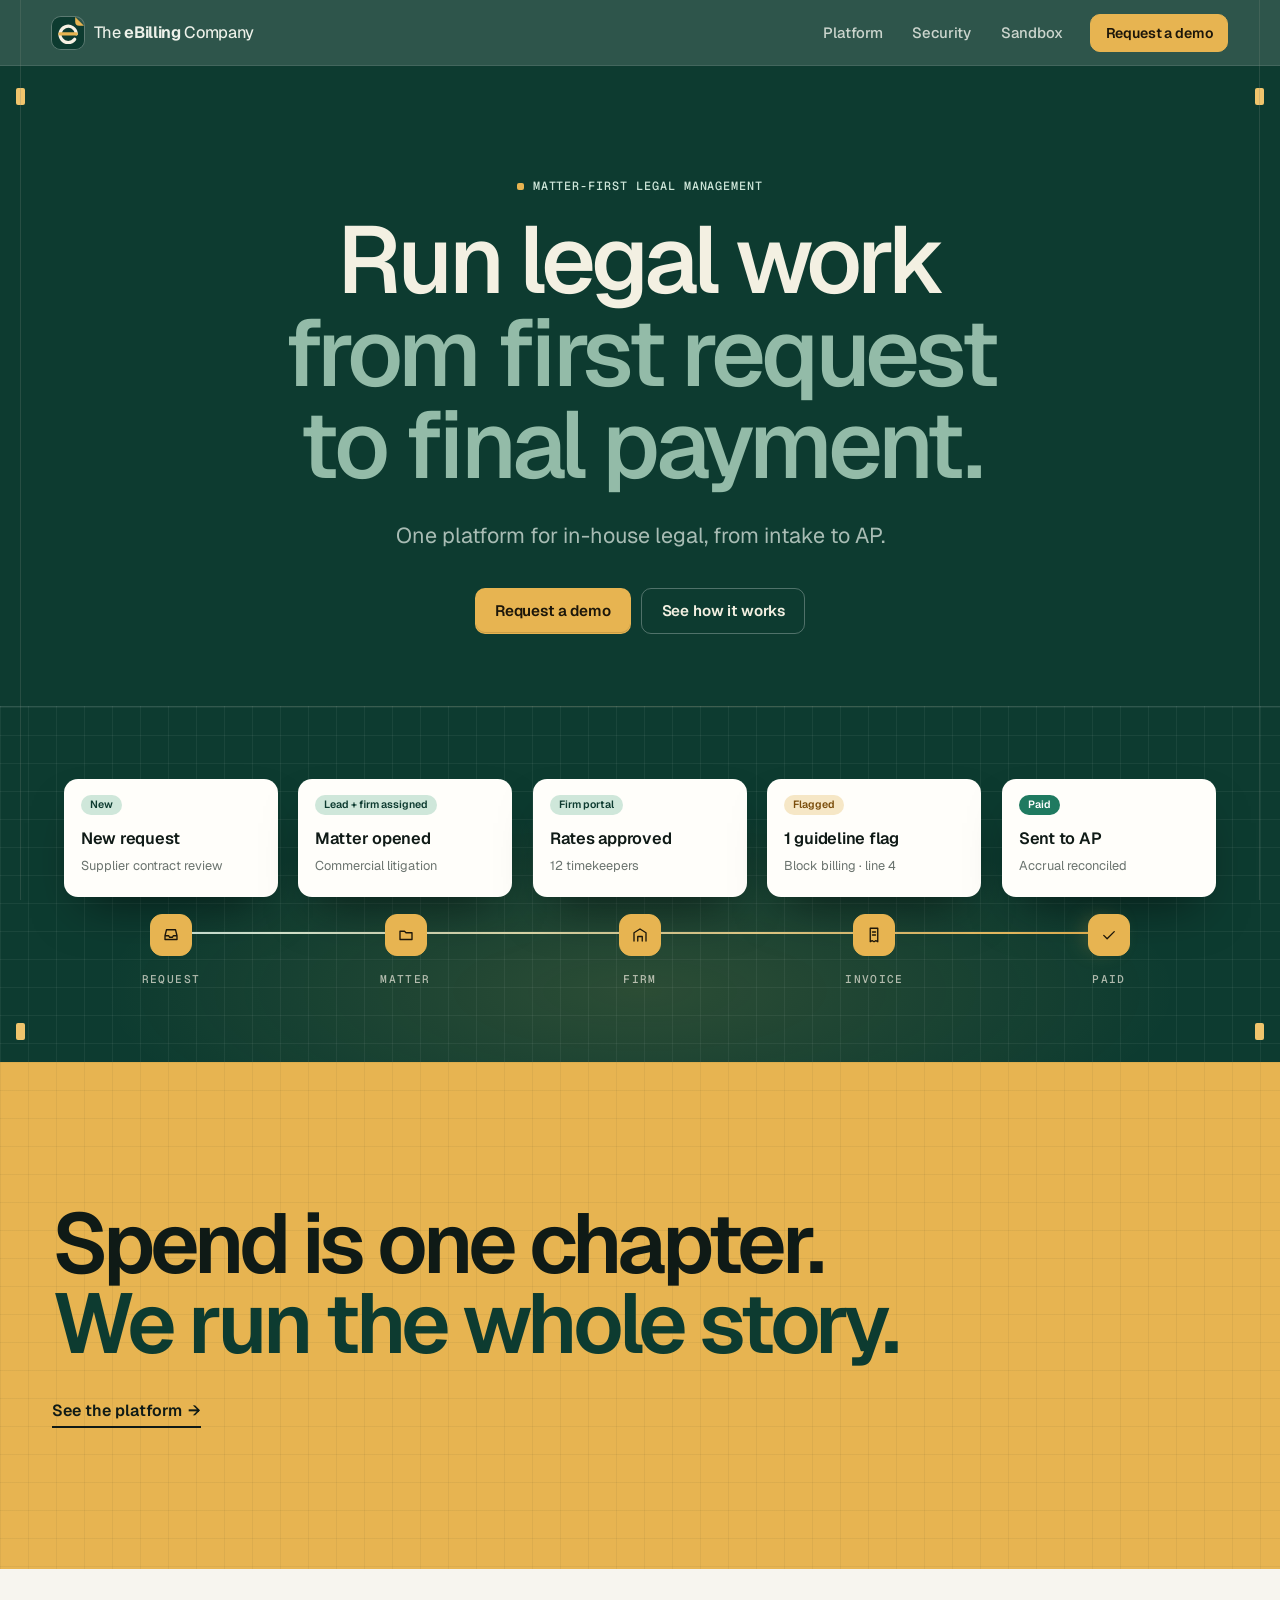
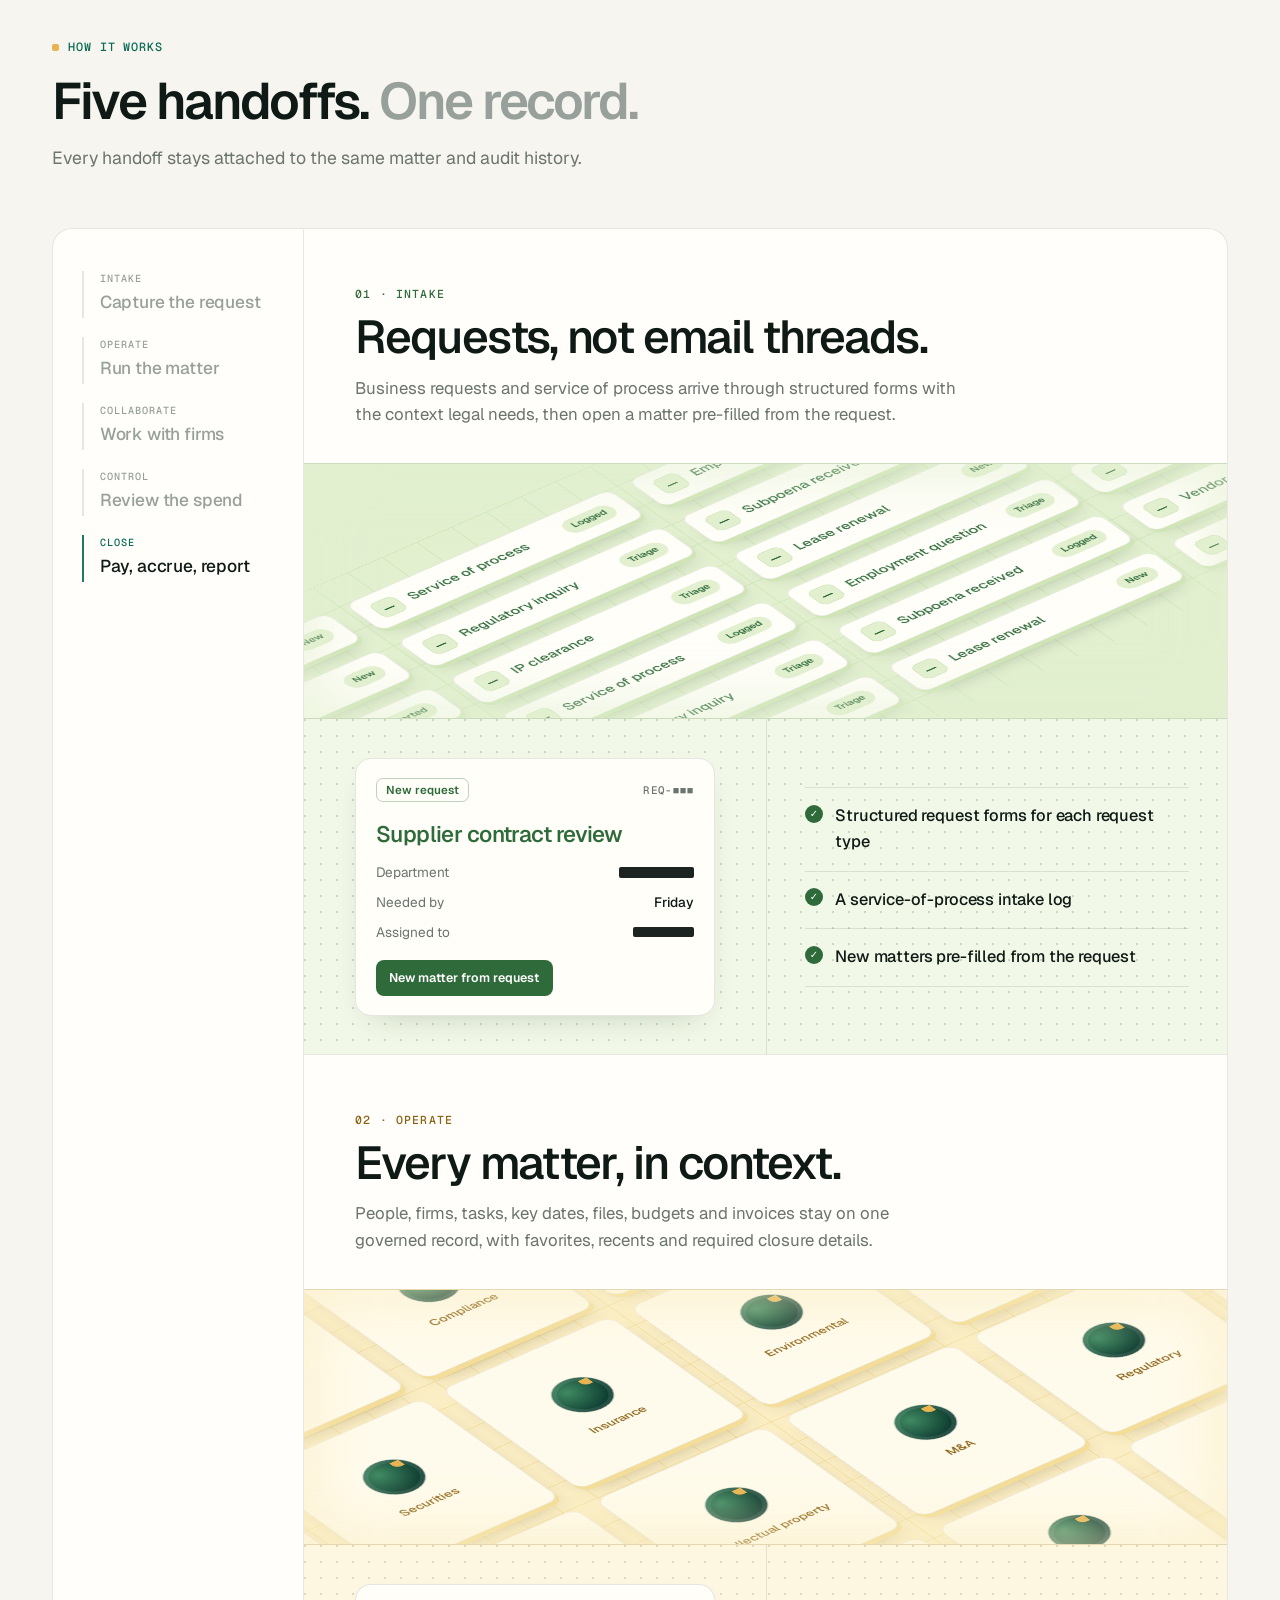
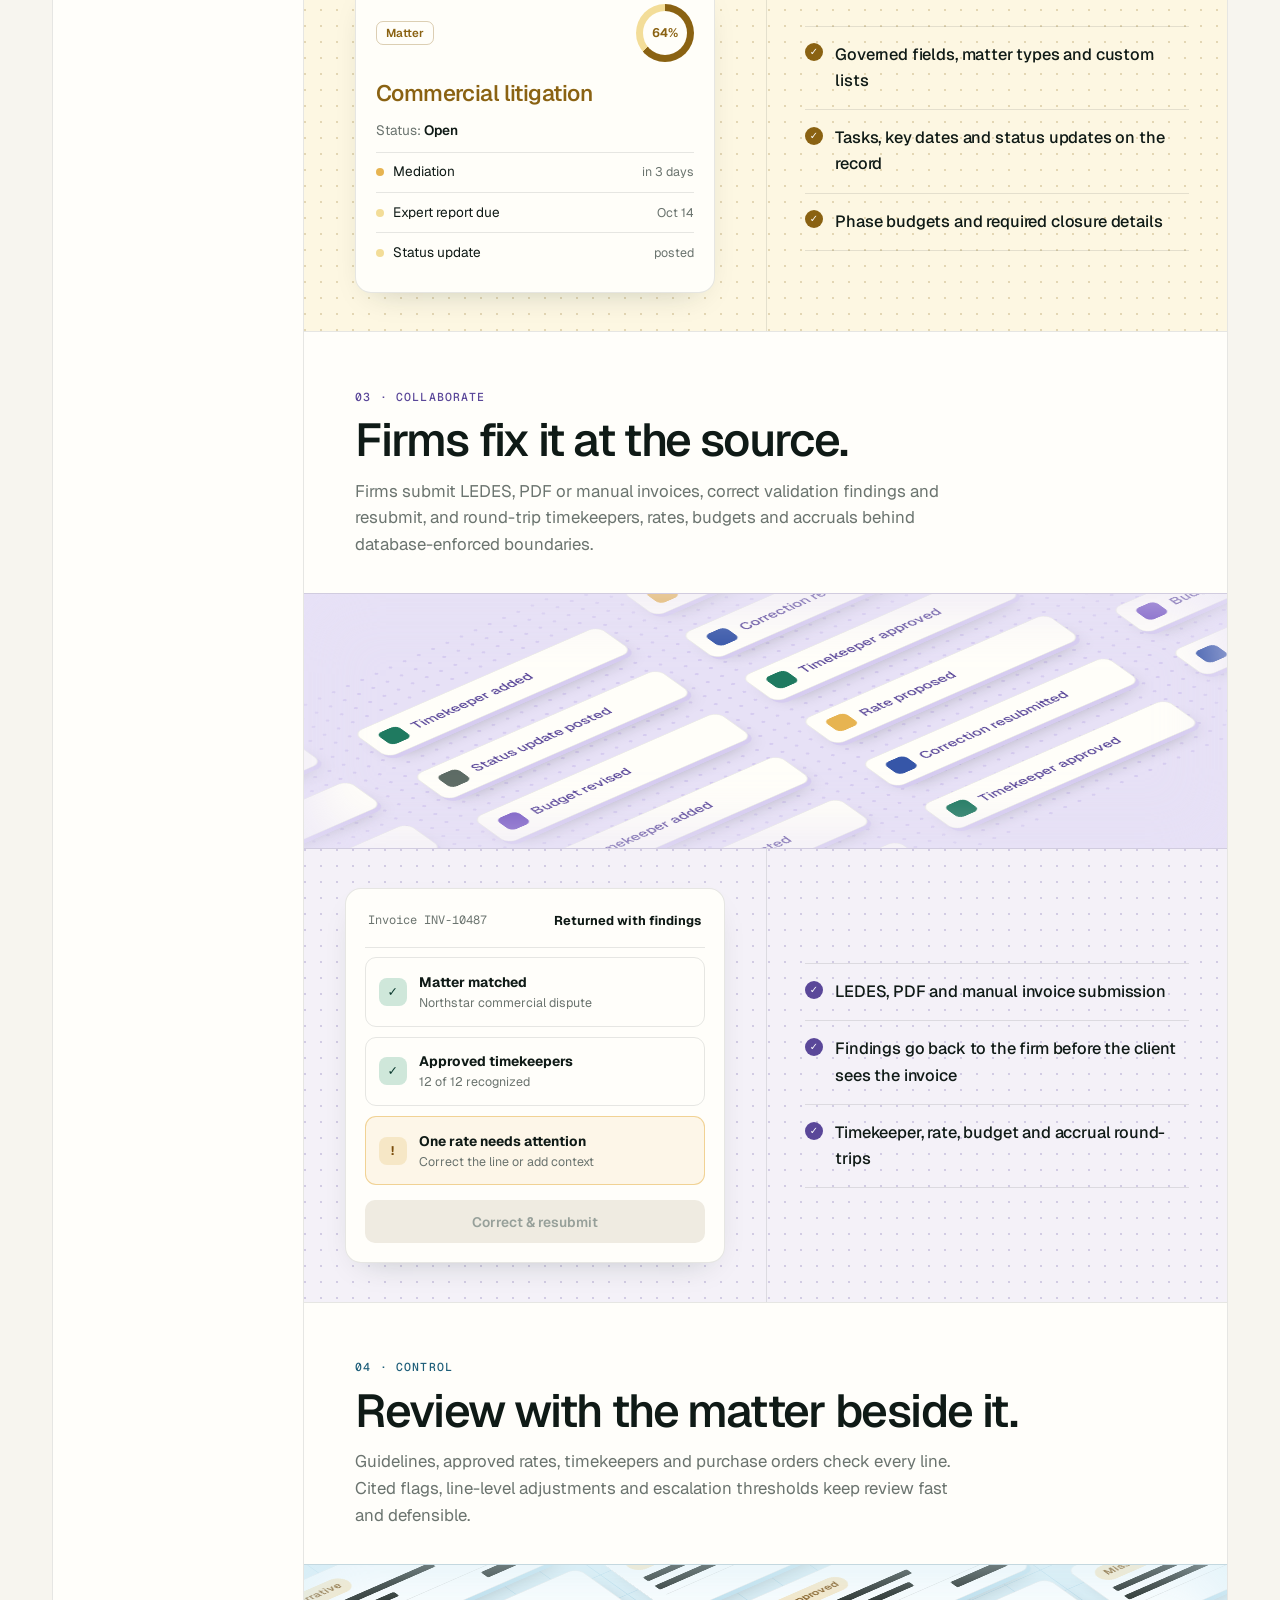
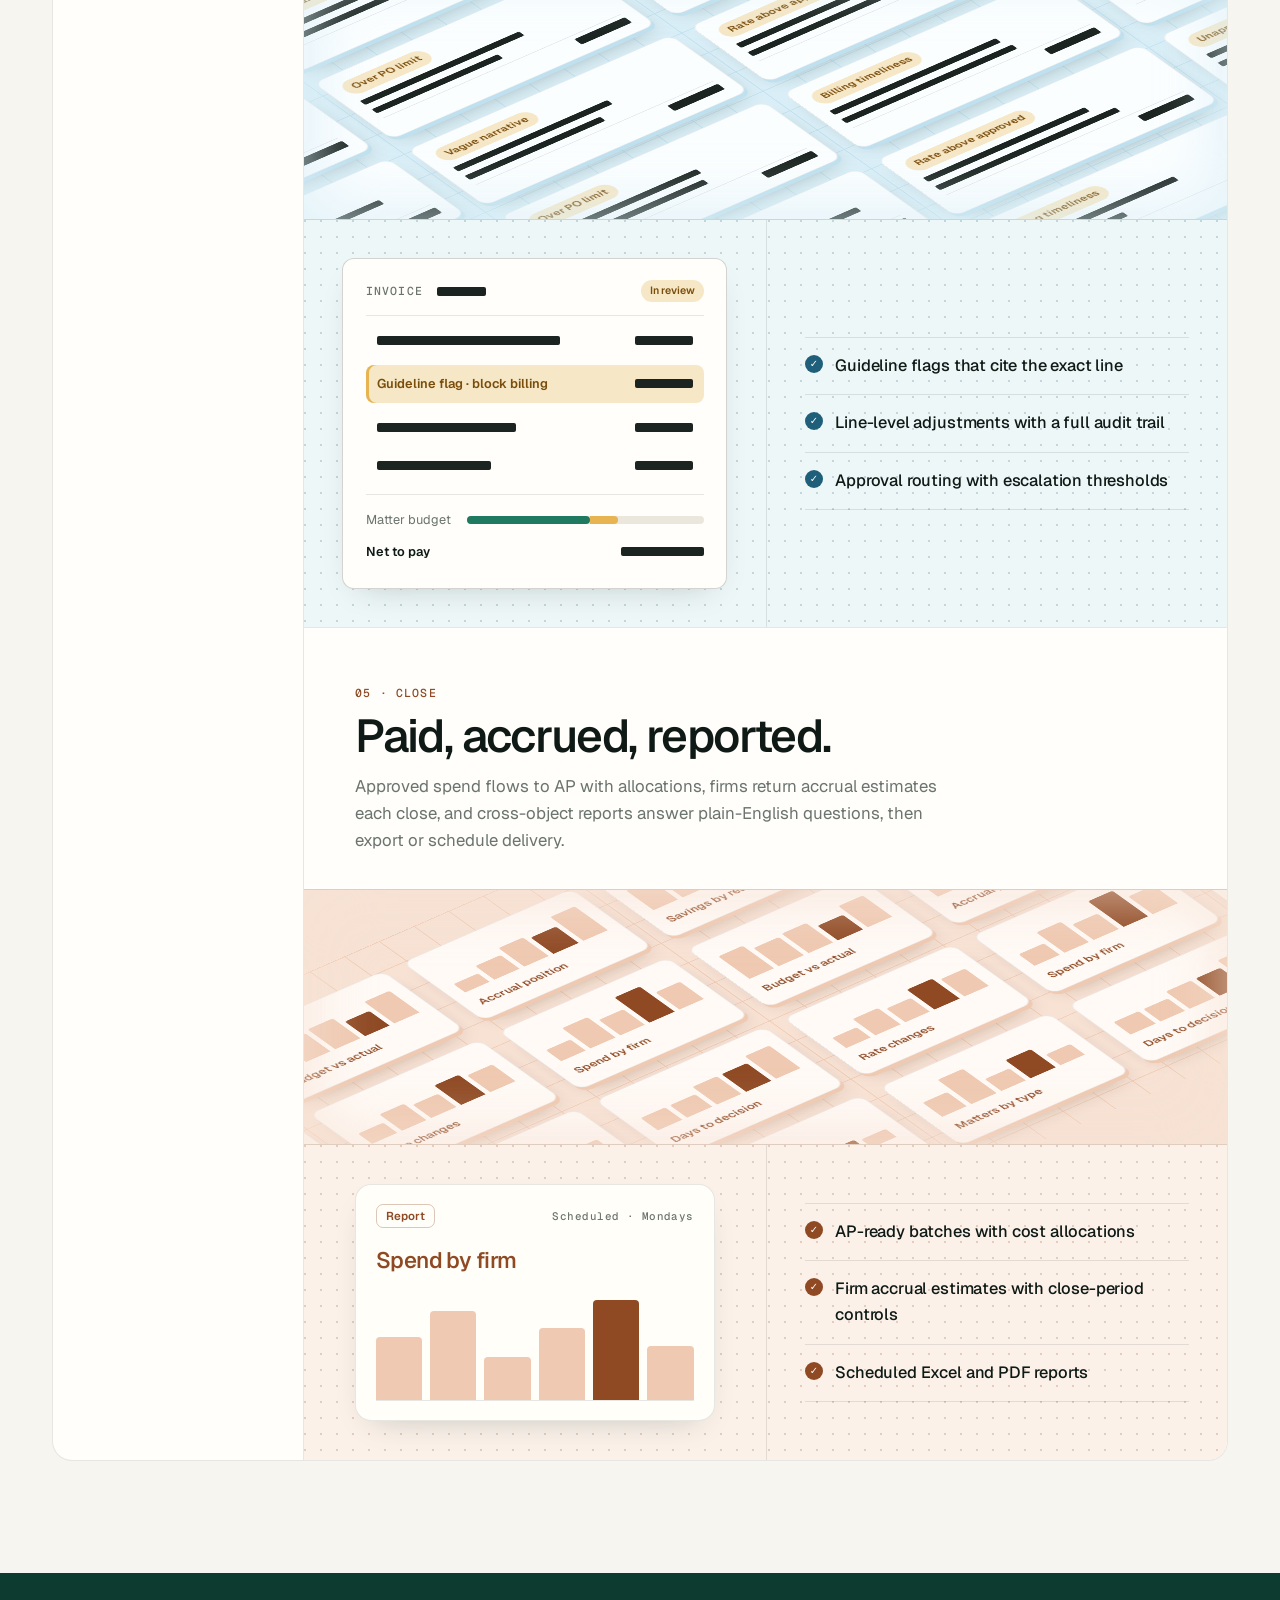
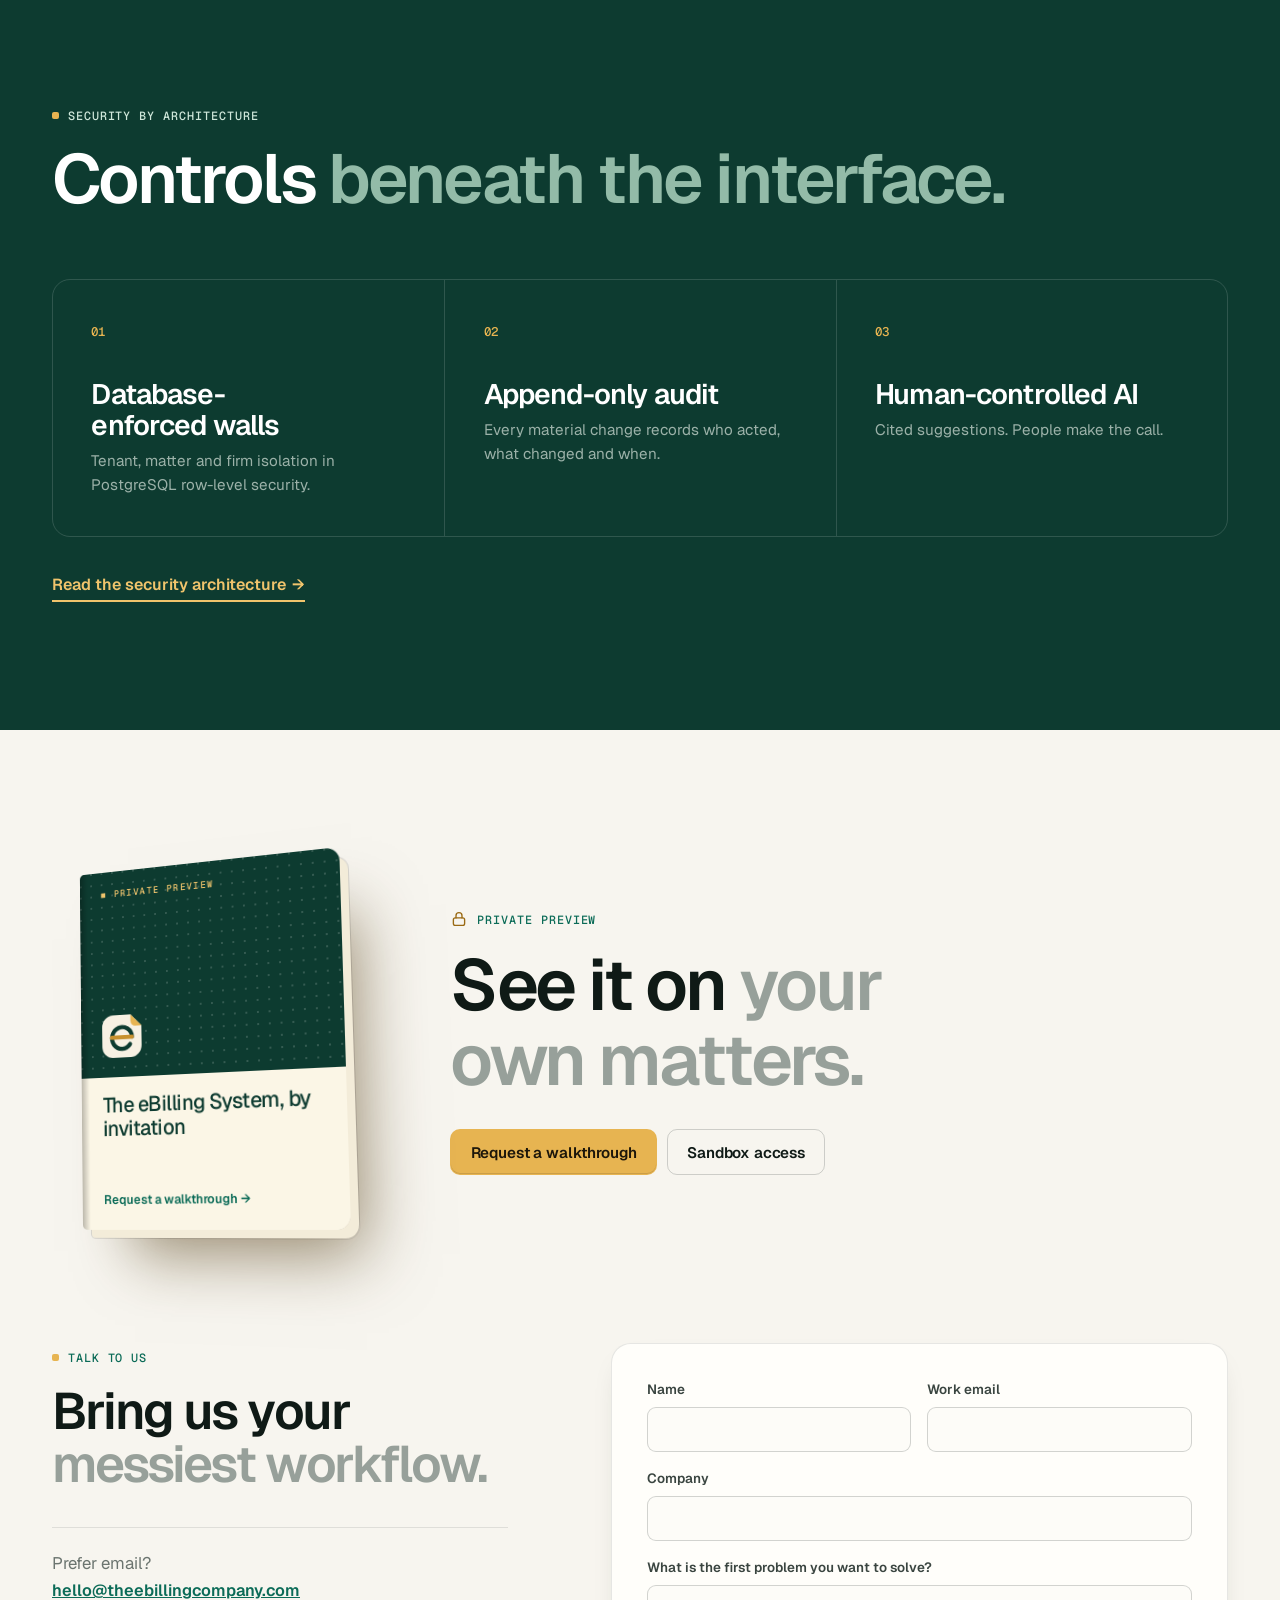
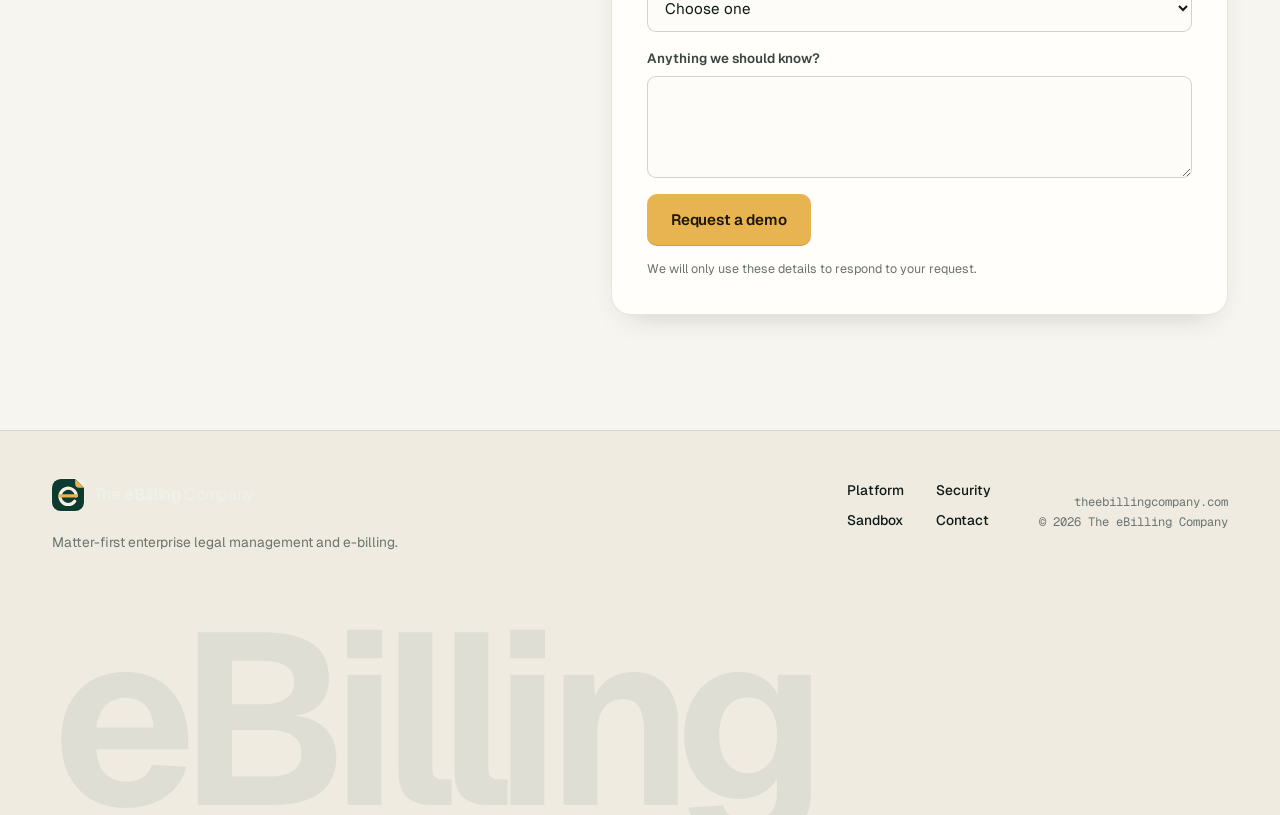
==== index.html @ ab0e0e56 "content: match the site to how the product actually works Audit against the codebase found a few ove" ====
<!doctype html>
<html lang="en">
<head>
  <meta charset="utf-8" />
  <meta name="viewport" content="width=device-width, initial-scale=1" />
  <title>The eBilling Company | Matter-first ELM &amp; Legal Spend Control</title>
  <meta name="description" content="Run legal work from business request through matter, outside counsel, invoice review, accrual, and payment in one matter-first enterprise legal management platform." />
  <link rel="canonical" href="https://theebillingcompany.com/" />
  <link rel="icon" href="/favicon.svg" type="image/svg+xml" />
  <link rel="apple-touch-icon" href="/apple-touch-icon.png" />
  <link rel="sitemap" type="application/xml" href="/sitemap.xml" />
  <meta name="robots" content="index, follow" />
  <meta name="theme-color" content="#0d3b30" />

  <meta property="og:type" content="website" />
  <meta property="og:site_name" content="The eBilling Company" />
  <meta property="og:title" content="Run legal work from first request to final payment" />
  <meta property="og:description" content="Matter-first enterprise legal management with e-billing, outside counsel collaboration, budgets, accruals, and reporting in one ELM system." />
  <meta property="og:url" content="https://theebillingcompany.com/" />
  <meta property="og:image" content="https://theebillingcompany.com/social-card.png" />
  <meta property="og:image:width" content="1200" />
  <meta property="og:image:height" content="630" />
  <meta property="og:image:alt" content="The eBilling Company: run legal work from first request to final payment" />
  <meta name="twitter:card" content="summary_large_image" />
  <meta name="twitter:title" content="The eBilling Company" />
  <meta name="twitter:description" content="Matter-first ELM and legal spend control for in-house teams." />
  <meta name="twitter:image" content="https://theebillingcompany.com/social-card.png" />

  <link rel="preconnect" href="https://fonts.googleapis.com" />
  <link rel="preconnect" href="https://fonts.gstatic.com" crossorigin />
  <link href="https://fonts.googleapis.com/css2?family=Geist:wght@400;450;500;600;650;700&amp;family=Geist+Mono:wght@500&amp;display=swap" rel="stylesheet" />
  <link rel="stylesheet" href="/styles.css" />
  <script>document.documentElement.classList.add('js')</script>

  <script type="application/ld+json">
  {
    "@context": "https://schema.org",
    "@graph": [
      {
        "@type": "Organization",
        "@id": "https://theebillingcompany.com/#org",
        "name": "The eBilling Company",
        "url": "https://theebillingcompany.com/",
        "sameAs": ["https://ebillingcompany.com/", "https://theebillingsystem.com/"],
        "description": "The eBilling Company builds matter-first enterprise legal management and e-billing software for in-house legal departments."
      },
      {
        "@type": "SoftwareApplication",
        "name": "The eBilling System",
        "applicationCategory": "BusinessApplication",
        "operatingSystem": "Web",
        "publisher": { "@id": "https://theebillingcompany.com/#org" },
        "description": "Matter-first enterprise legal management connecting intake, matters, outside counsel, legal invoices, budgets, accruals, payments, and reporting.",
        "offers": { "@type": "Offer", "availability": "https://schema.org/PreOrder", "url": "https://theebillingcompany.com/sandbox.html" }
      },
      {
        "@type": "WebSite",
        "url": "https://theebillingcompany.com/",
        "name": "The eBilling Company",
        "publisher": { "@id": "https://theebillingcompany.com/#org" }
      }
    ]
  }
  </script>
</head>
<body class="on-dark">
  <a class="skip-link" href="#main">Skip to content</a>

  <header class="site-head">
    <a class="brand" href="/" aria-label="The eBilling Company home">
      <span class="brand-mark" aria-hidden="true"><img src="/brand-mark.svg" width="32" height="32" alt=""></span>
      <span>The <strong>eBilling</strong> Company</span>
    </a>
    <nav class="site-nav" aria-label="Primary navigation">
      <a href="/platform.html">Platform</a>
      <a href="/security.html">Security</a>
      <a href="/sandbox.html">Sandbox</a>
      <a class="btn btn-small btn-outline" href="#contact">Request a demo</a>
    </nav>
  </header>

  <main id="main">
    <section class="hero hero-dark" data-hero>
      <span class="tab tab-tl" aria-hidden="true"></span><span class="tab tab-tr" aria-hidden="true"></span>
      <div class="hero-copy">
        <p class="eyebrow eyebrow-light">Matter-first legal management</p>
        <h1>Run legal work <span class="tone">from first request to final payment.</span></h1>
        <p class="lede">One platform for in-house legal, from intake to AP.</p>
        <div class="hero-cta">
          <a class="btn btn-primary" href="#contact">Request a demo</a>
          <a class="btn btn-ghost" href="#chapters">See how it works</a>
        </div>
      </div>
      <div class="story" aria-label="A matter's journey: request, matter, firm, invoice, paid">
        <span class="tab tab-bl" aria-hidden="true"></span><span class="tab tab-br" aria-hidden="true"></span>
        <ol class="story-track">
          <li class="story-rail" aria-hidden="true"><span class="story-fill"></span><span class="story-dot"></span></li>
          <li class="st st1">
            <div class="st-card"><span class="st-tag t-in">New</span><strong>New request</strong><small>Supplier contract review</small></div>
            <span class="st-node"><svg viewBox="0 0 24 24" width="18" height="18" fill="none" stroke="currentColor" stroke-width="1.8" stroke-linecap="round" stroke-linejoin="round"><path d="M4 13l2-8h12l2 8M4 13v5h16v-5M4 13h5l1 2h4l1-2h5"/></svg></span>
            <span class="st-label">Request</span>
          </li>
          <li class="st st2">
            <div class="st-card"><span class="st-tag t-mt">Lead + firm assigned</span><strong>Matter opened</strong><small>Commercial litigation</small></div>
            <span class="st-node"><svg viewBox="0 0 24 24" width="18" height="18" fill="none" stroke="currentColor" stroke-width="1.8" stroke-linecap="round" stroke-linejoin="round"><path d="M4 7h6l2 2h8v9H4z"/></svg></span>
            <span class="st-label">Matter</span>
          </li>
          <li class="st st3">
            <div class="st-card"><span class="st-tag t-fm">Firm portal</span><strong>Rates approved</strong><small>12 timekeepers</small></div>
            <span class="st-node"><svg viewBox="0 0 24 24" width="18" height="18" fill="none" stroke="currentColor" stroke-width="1.8" stroke-linecap="round" stroke-linejoin="round"><path d="M4 20V9l8-5 8 5v11M9 20v-6h6v6"/></svg></span>
            <span class="st-label">Firm</span>
          </li>
          <li class="st st4">
            <div class="st-card"><span class="st-tag t-iv">Flagged</span><strong>1 guideline flag</strong><small>Block billing · line 4</small></div>
            <span class="st-node"><svg viewBox="0 0 24 24" width="18" height="18" fill="none" stroke="currentColor" stroke-width="1.8" stroke-linecap="round" stroke-linejoin="round"><path d="M7 3h10v18l-2.5-1.5L12 21l-2.5-1.5L7 21zM10 8h4M10 12h4"/></svg></span>
            <span class="st-label">Invoice</span>
          </li>
          <li class="st st5">
            <div class="st-card"><span class="st-tag t-pd">Paid</span><strong>Sent to AP</strong><small>Accrual reconciled</small></div>
            <span class="st-node"><svg viewBox="0 0 24 24" width="18" height="18" fill="none" stroke="currentColor" stroke-width="1.8" stroke-linecap="round" stroke-linejoin="round"><path d="M5 12.5l4.5 4.5L19 7.5"/></svg></span>
            <span class="st-label">Paid</span>
          </li>
        </ol>
      </div>
    </section>

    <section class="claim">
      <p class="claim-line reveal">Spend is one chapter.</p>
      <p class="claim-line claim-2 reveal">We run the whole story.</p>
      <a class="claim-link reveal" href="/platform.html">See the platform <span aria-hidden="true">→</span></a>
    </section>

    <section id="chapters" class="chapters-section">
      <div class="chapters-intro reveal">
        <p class="eyebrow">How it works</p>
        <h2>Five handoffs. <span class="tone">One record.</span></h2>
        <p>Every handoff stays attached to the same matter and audit history.</p>
      </div>
      <div class="chapters">
        <nav class="chapter-nav" aria-label="How it works">
          <a href="#ch-intake" class="on"><small>Intake</small>Capture the request</a>
          <a href="#ch-matters"><small>Operate</small>Run the matter</a>
          <a href="#ch-firms"><small>Collaborate</small>Work with firms</a>
          <a href="#ch-spend"><small>Control</small>Review the spend</a>
          <a href="#ch-finance"><small>Close</small>Pay, accrue, report</a>
        </nav>
        <div class="chapter-list">

          <article id="ch-intake" class="chapter reveal" style="--c:#e2f0d0;--c2:#cfe5b6;--ci:#2f6b3a">
            <div class="chapter-copy">
              <p class="chapter-kicker">01 · Intake</p>
              <h3>Requests, not email threads.</h3>
              <p>Business requests and service of process arrive through structured forms with the context legal needs, then open a matter pre-filled from the request.</p>
            </div>
            <div class="iso" aria-hidden="true"><div class="iso-plane cols-4"><span class="chip"><i class="ic-doc"></i><b>Contract review</b><em>New</em></span><span class="chip"><i class="ic-doc"></i><b>Service of process</b><em>Logged</em></span><span class="chip"><i class="ic-doc"></i><b>Employment question</b><em>Triage</em></span><span class="chip"><i class="ic-doc"></i><b>Litigation hold</b><em>Assigned</em></span><span class="chip"><i class="ic-doc"></i><b>NDA request</b><em>New</em></span><span class="chip"><i class="ic-doc"></i><b>Regulatory inquiry</b><em>Triage</em></span><span class="chip"><i class="ic-doc"></i><b>Subpoena received</b><em>Logged</em></span><span class="chip"><i class="ic-doc"></i><b>Vendor dispute</b><em>New</em></span><span class="chip"><i class="ic-doc"></i><b>Board consent</b><em>Converted</em></span><span class="chip"><i class="ic-doc"></i><b>IP clearance</b><em>Triage</em></span><span class="chip"><i class="ic-doc"></i><b>Lease renewal</b><em>New</em></span><span class="chip"><i class="ic-doc"></i><b>Data request</b><em>Assigned</em></span><span class="chip"><i class="ic-doc"></i><b>Contract review</b><em>New</em></span><span class="chip"><i class="ic-doc"></i><b>Service of process</b><em>Logged</em></span><span class="chip"><i class="ic-doc"></i><b>Employment question</b><em>Triage</em></span><span class="chip"><i class="ic-doc"></i><b>Litigation hold</b><em>Assigned</em></span><span class="chip"><i class="ic-doc"></i><b>NDA request</b><em>New</em></span><span class="chip"><i class="ic-doc"></i><b>Regulatory inquiry</b><em>Triage</em></span><span class="chip"><i class="ic-doc"></i><b>Subpoena received</b><em>Logged</em></span><span class="chip"><i class="ic-doc"></i><b>Vendor dispute</b><em>New</em></span><span class="chip"><i class="ic-doc"></i><b>Board consent</b><em>Converted</em></span><span class="chip"><i class="ic-doc"></i><b>IP clearance</b><em>Triage</em></span><span class="chip"><i class="ic-doc"></i><b>Lease renewal</b><em>New</em></span><span class="chip"><i class="ic-doc"></i><b>Data request</b><em>Assigned</em></span></div></div>
            <div class="strip">
              <div class="strip-cell" aria-hidden="true">
                <div class="mini-card">
                  <div class="mc-top"><span class="pill">New request</span><span class="mono">REQ-■■■</span></div>
                  <strong>Supplier contract review</strong>
                  <dl><dt>Department</dt><dd><b class="x" style="width:5.5em"></b></dd><dt>Needed by</dt><dd>Friday</dd><dt>Assigned to</dt><dd><b class="x" style="width:4.5em"></b></dd></dl>
                  <span class="mc-btn">New matter from request</span>
                </div>
              </div>
              <div class="strip-cell facts-cell"><ul class="ch-facts"><li>Structured request forms for each request type</li><li>A service-of-process intake log</li><li>New matters pre-filled from the request</li></ul></div>
            </div>
          </article>

          <article id="ch-matters" class="chapter reveal" style="--c:#fbeec4;--c2:#f3dd98;--ci:#8a6212">
            <div class="chapter-copy">
              <p class="chapter-kicker">02 · Operate</p>
              <h3>Every matter, in context.</h3>
              <p>People, firms, tasks, key dates, files, budgets and invoices stay on one governed record, with favorites, recents and required closure details.</p>
            </div>
            <div class="iso" aria-hidden="true"><div class="iso-plane cols-6 tiles"><span class="tile"><b></b>Commercial litigation</span><span class="tile"><b></b>Employment</span><span class="tile"><b></b>Intellectual property</span><span class="tile"><b></b>M&amp;A</span><span class="tile"><b></b>Regulatory</span><span class="tile"><b></b>Real estate</span><span class="tile"><b></b>Privacy</span><span class="tile"><b></b>Contracts</span><span class="tile"><b></b>Compliance</span><span class="tile"><b></b>Tax</span><span class="tile"><b></b>Product liability</span><span class="tile"><b></b>Antitrust</span><span class="tile"><b></b>Investigations</span><span class="tile"><b></b>Securities</span><span class="tile"><b></b>Insurance</span><span class="tile"><b></b>Environmental</span><span class="tile"><b></b>Labor</span><span class="tile"><b></b>Licensing</span><span class="tile"><b></b>Commercial litigation</span><span class="tile"><b></b>Employment</span><span class="tile"><b></b>Intellectual property</span><span class="tile"><b></b>M&amp;A</span><span class="tile"><b></b>Regulatory</span><span class="tile"><b></b>Real estate</span><span class="tile"><b></b>Privacy</span><span class="tile"><b></b>Contracts</span><span class="tile"><b></b>Compliance</span><span class="tile"><b></b>Tax</span><span class="tile"><b></b>Product liability</span><span class="tile"><b></b>Antitrust</span><span class="tile"><b></b>Investigations</span><span class="tile"><b></b>Securities</span><span class="tile"><b></b>Insurance</span><span class="tile"><b></b>Environmental</span><span class="tile"><b></b>Labor</span><span class="tile"><b></b>Licensing</span></div></div>
            <div class="strip">
              <div class="strip-cell" aria-hidden="true">
                <div class="mini-card">
                  <div class="mc-top"><span class="pill">Matter</span><span class="ring" style="--p:64"><b>64%</b></span></div>
                  <strong>Commercial litigation</strong>
                  <p class="mc-sub">Status: <b>Open</b></p>
                  <ul class="mc-list"><li><i class="dot gold"></i>Mediation<span>in 3 days</span></li><li><i class="dot"></i>Expert report due<span>Oct 14</span></li><li><i class="dot"></i>Status update<span>posted</span></li></ul>
                </div>
              </div>
              <div class="strip-cell facts-cell"><ul class="ch-facts"><li>Governed fields, matter types and custom lists</li><li>Tasks, key dates and status updates on the record</li><li>Phase budgets and required closure details</li></ul></div>
            </div>
          </article>

          <article id="ch-firms" class="chapter reveal" style="--c:#e7e1f6;--c2:#d6ccf0;--ci:#5a4799">
            <div class="chapter-copy">
              <p class="chapter-kicker">03 · Collaborate</p>
              <h3>Firms fix it at the source.</h3>
              <p>Firms submit LEDES, PDF or manual invoices, correct validation findings and resubmit, and round-trip timekeepers, rates, budgets and accruals behind database-enforced boundaries.</p>
            </div>
            <div class="iso" aria-hidden="true"><div class="iso-plane cols-4 network"><span class="chip node n-in"><i></i><b>Invoice submitted</b></span><span class="chip node n-tk"><i></i><b>Timekeeper added</b></span><span class="chip node n-rt"><i></i><b>Rate proposed</b></span><span class="chip node n-bd"><i></i><b>Budget proposed</b></span><span class="chip node n-ac"><i></i><b>Accrual returned</b></span><span class="chip node n-up"><i></i><b>Status update posted</b></span><span class="chip node n-in"><i></i><b>Correction resubmitted</b></span><span class="chip node n-in"><i></i><b>LEDES file uploaded</b></span><span class="chip node n-rt"><i></i><b>Rate approved</b></span><span class="chip node n-bd"><i></i><b>Budget revised</b></span><span class="chip node n-tk"><i></i><b>Timekeeper approved</b></span><span class="chip node n-ac"><i></i><b>Accrual estimate</b></span><span class="chip node n-in"><i></i><b>Invoice submitted</b></span><span class="chip node n-tk"><i></i><b>Timekeeper added</b></span><span class="chip node n-rt"><i></i><b>Rate proposed</b></span><span class="chip node n-bd"><i></i><b>Budget proposed</b></span><span class="chip node n-ac"><i></i><b>Accrual returned</b></span><span class="chip node n-up"><i></i><b>Status update posted</b></span><span class="chip node n-in"><i></i><b>Correction resubmitted</b></span><span class="chip node n-in"><i></i><b>LEDES file uploaded</b></span><span class="chip node n-rt"><i></i><b>Rate approved</b></span><span class="chip node n-bd"><i></i><b>Budget revised</b></span><span class="chip node n-tk"><i></i><b>Timekeeper approved</b></span><span class="chip node n-ac"><i></i><b>Accrual estimate</b></span></div></div>
            <div class="strip">
              <div class="strip-cell" aria-hidden="true">
        <div class="firm-proof" aria-label="Illustration of a firm invoice submission check">
          <div class="firm-proof-head"><span>Invoice INV-10487</span><strong>Returned with findings</strong></div>
          <div class="proof-row good"><span>✓</span><p><b>Matter matched</b><small>Northstar commercial dispute</small></p></div>
          <div class="proof-row good"><span>✓</span><p><b>Approved timekeepers</b><small>12 of 12 recognized</small></p></div>
          <div class="proof-row alert"><span>!</span><p><b>One rate needs attention</b><small>Correct the line or add context</small></p></div>
          <button type="button" disabled>Correct &amp; resubmit</button>
        </div>
              </div>
              <div class="strip-cell facts-cell"><ul class="ch-facts"><li>LEDES, PDF and manual invoice submission</li><li>Findings go back to the firm before the client sees the invoice</li><li>Timekeeper, rate, budget and accrual round-trips</li></ul></div>
            </div>
          </article>

          <article id="ch-spend" class="chapter reveal" style="--c:#d9eef6;--c2:#bfe0ee;--ci:#1f5f7a">
            <div class="chapter-copy">
              <p class="chapter-kicker">04 · Control</p>
              <h3>Review with the matter beside it.</h3>
              <p>Guidelines, approved rates, timekeepers and purchase orders check every line. Cited flags, line-level adjustments and escalation thresholds keep review fast and defensible.</p>
            </div>
            <div class="iso" aria-hidden="true"><div class="iso-plane cols-4 invoices"><span class="icard"><em>Block billing</em><b class="x" style="width:62%"></b><b class="x" style="width:38%"></b><i><b class="x amt"></b></i></span><span class="icard"><em>Vague narrative</em><b class="x" style="width:69%"></b><b class="x" style="width:49%"></b><i><b class="x amt"></b></i></span><span class="icard"><em>Rate above approved</em><b class="x" style="width:76%"></b><b class="x" style="width:60%"></b><i><b class="x amt"></b></i></span><span class="icard"><em>Unapproved timekeeper</em><b class="x" style="width:83%"></b><b class="x" style="width:71%"></b><i><b class="x amt"></b></i></span><span class="icard"><em>Daily hours cap</em><b class="x" style="width:90%"></b><b class="x" style="width:42%"></b><i><b class="x amt"></b></i></span><span class="icard"><em>Over PO limit</em><b class="x" style="width:67%"></b><b class="x" style="width:53%"></b><i><b class="x amt"></b></i></span><span class="icard"><em>Billing timeliness</em><b class="x" style="width:74%"></b><b class="x" style="width:64%"></b><i><b class="x amt"></b></i></span><span class="icard"><em>Missing task code</em><b class="x" style="width:81%"></b><b class="x" style="width:75%"></b><i><b class="x amt"></b></i></span><span class="icard"><em>Block billing</em><b class="x" style="width:88%"></b><b class="x" style="width:46%"></b><i><b class="x amt"></b></i></span><span class="icard"><em>Vague narrative</em><b class="x" style="width:65%"></b><b class="x" style="width:57%"></b><i><b class="x amt"></b></i></span><span class="icard"><em>Rate above approved</em><b class="x" style="width:72%"></b><b class="x" style="width:68%"></b><i><b class="x amt"></b></i></span><span class="icard"><em>Unapproved timekeeper</em><b class="x" style="width:79%"></b><b class="x" style="width:39%"></b><i><b class="x amt"></b></i></span><span class="icard"><em>Daily hours cap</em><b class="x" style="width:86%"></b><b class="x" style="width:50%"></b><i><b class="x amt"></b></i></span><span class="icard"><em>Over PO limit</em><b class="x" style="width:63%"></b><b class="x" style="width:61%"></b><i><b class="x amt"></b></i></span><span class="icard"><em>Billing timeliness</em><b class="x" style="width:70%"></b><b class="x" style="width:72%"></b><i><b class="x amt"></b></i></span><span class="icard"><em>Missing task code</em><b class="x" style="width:77%"></b><b class="x" style="width:43%"></b><i><b class="x amt"></b></i></span><span class="icard"><em>Block billing</em><b class="x" style="width:84%"></b><b class="x" style="width:54%"></b><i><b class="x amt"></b></i></span><span class="icard"><em>Vague narrative</em><b class="x" style="width:91%"></b><b class="x" style="width:65%"></b><i><b class="x amt"></b></i></span><span class="icard"><em>Rate above approved</em><b class="x" style="width:68%"></b><b class="x" style="width:76%"></b><i><b class="x amt"></b></i></span><span class="icard"><em>Unapproved timekeeper</em><b class="x" style="width:75%"></b><b class="x" style="width:47%"></b><i><b class="x amt"></b></i></span><span class="icard"><em>Daily hours cap</em><b class="x" style="width:82%"></b><b class="x" style="width:58%"></b><i><b class="x amt"></b></i></span><span class="icard"><em>Over PO limit</em><b class="x" style="width:89%"></b><b class="x" style="width:69%"></b><i><b class="x amt"></b></i></span><span class="icard"><em>Billing timeliness</em><b class="x" style="width:66%"></b><b class="x" style="width:40%"></b><i><b class="x amt"></b></i></span><span class="icard"><em>Missing task code</em><b class="x" style="width:73%"></b><b class="x" style="width:51%"></b><i><b class="x amt"></b></i></span></div></div>
            <div class="strip">
              <div class="strip-cell" aria-hidden="true">
                <div class="card-shot redacted">
            <div class="rd-sheet">
              <div class="rd-head"><span>Invoice <b class="x" style="width:4.2em"></b></span><span class="rd-pill">In review</span></div>
              <div class="rd-line"><b class="x" style="width:58%"></b><b class="x amt"></b></div>
              <div class="rd-line flagged"><span class="rd-flag">Guideline flag · block billing</span><b class="x amt"></b></div>
              <div class="rd-line"><b class="x" style="width:44%"></b><b class="x amt"></b></div>
              <div class="rd-line"><b class="x" style="width:36%"></b><b class="x amt"></b></div>
              <div class="rd-budget"><span>Matter budget</span><div class="rd-meter"><i></i><em></em></div></div>
              <div class="rd-total"><span>Net to pay</span><b class="x" style="width:6.5em"></b></div>
            </div>
                </div>
              </div>
              <div class="strip-cell facts-cell"><ul class="ch-facts"><li>Guideline flags that cite the exact line</li><li>Line-level adjustments with a full audit trail</li><li>Approval routing with escalation thresholds</li></ul></div>
            </div>
          </article>

          <article id="ch-finance" class="chapter reveal" style="--c:#f7e2d4;--c2:#efc9b1;--ci:#8f4a24">
            <div class="chapter-copy">
              <p class="chapter-kicker">05 · Close</p>
              <h3>Paid, accrued, reported.</h3>
              <p>Approved spend flows to AP with allocations, firms return accrual estimates each close, and cross-object reports answer plain-English questions, then export or schedule delivery.</p>
            </div>
            <div class="iso" aria-hidden="true"><div class="iso-plane cols-6 reports"><span class="rtile"><span class="bars"><i style="height:40%"></i><i style="height:72%"></i><i style="height:55%"></i><i style="height:90%"></i><i style="height:62%"></i></span><b>Spend by firm</b></span><span class="rtile"><span class="bars"><i style="height:80%"></i><i style="height:64%"></i><i style="height:70%"></i><i style="height:52%"></i><i style="height:76%"></i></span><b>Budget vs actual</b></span><span class="rtile"><span class="bars"><i style="height:30%"></i><i style="height:48%"></i><i style="height:66%"></i><i style="height:58%"></i><i style="height:84%"></i></span><b>Accrual position</b></span><span class="rtile"><span class="bars"><i style="height:70%"></i><i style="height:44%"></i><i style="height:58%"></i><i style="height:36%"></i><i style="height:50%"></i></span><b>Savings by reason</b></span><span class="rtile"><span class="bars"><i style="height:60%"></i><i style="height:52%"></i><i style="height:40%"></i><i style="height:34%"></i><i style="height:28%"></i></span><b>Invoice cycle time</b></span><span class="rtile"><span class="bars"><i style="height:50%"></i><i style="height:86%"></i><i style="height:42%"></i><i style="height:64%"></i><i style="height:38%"></i></span><b>Matters by type</b></span><span class="rtile"><span class="bars"><i style="height:44%"></i><i style="height:44%"></i><i style="height:62%"></i><i style="height:62%"></i><i style="height:80%"></i></span><b>Days to decision</b></span><span class="rtile"><span class="bars"><i style="height:36%"></i><i style="height:58%"></i><i style="height:48%"></i><i style="height:70%"></i><i style="height:60%"></i></span><b>Rate changes</b></span><span class="rtile"><span class="bars"><i style="height:40%"></i><i style="height:72%"></i><i style="height:55%"></i><i style="height:90%"></i><i style="height:62%"></i></span><b>Spend by firm</b></span><span class="rtile"><span class="bars"><i style="height:80%"></i><i style="height:64%"></i><i style="height:70%"></i><i style="height:52%"></i><i style="height:76%"></i></span><b>Budget vs actual</b></span><span class="rtile"><span class="bars"><i style="height:30%"></i><i style="height:48%"></i><i style="height:66%"></i><i style="height:58%"></i><i style="height:84%"></i></span><b>Accrual position</b></span><span class="rtile"><span class="bars"><i style="height:70%"></i><i style="height:44%"></i><i style="height:58%"></i><i style="height:36%"></i><i style="height:50%"></i></span><b>Savings by reason</b></span><span class="rtile"><span class="bars"><i style="height:60%"></i><i style="height:52%"></i><i style="height:40%"></i><i style="height:34%"></i><i style="height:28%"></i></span><b>Invoice cycle time</b></span><span class="rtile"><span class="bars"><i style="height:50%"></i><i style="height:86%"></i><i style="height:42%"></i><i style="height:64%"></i><i style="height:38%"></i></span><b>Matters by type</b></span><span class="rtile"><span class="bars"><i style="height:44%"></i><i style="height:44%"></i><i style="height:62%"></i><i style="height:62%"></i><i style="height:80%"></i></span><b>Days to decision</b></span><span class="rtile"><span class="bars"><i style="height:36%"></i><i style="height:58%"></i><i style="height:48%"></i><i style="height:70%"></i><i style="height:60%"></i></span><b>Rate changes</b></span><span class="rtile"><span class="bars"><i style="height:40%"></i><i style="height:72%"></i><i style="height:55%"></i><i style="height:90%"></i><i style="height:62%"></i></span><b>Spend by firm</b></span><span class="rtile"><span class="bars"><i style="height:80%"></i><i style="height:64%"></i><i style="height:70%"></i><i style="height:52%"></i><i style="height:76%"></i></span><b>Budget vs actual</b></span><span class="rtile"><span class="bars"><i style="height:30%"></i><i style="height:48%"></i><i style="height:66%"></i><i style="height:58%"></i><i style="height:84%"></i></span><b>Accrual position</b></span><span class="rtile"><span class="bars"><i style="height:70%"></i><i style="height:44%"></i><i style="height:58%"></i><i style="height:36%"></i><i style="height:50%"></i></span><b>Savings by reason</b></span><span class="rtile"><span class="bars"><i style="height:60%"></i><i style="height:52%"></i><i style="height:40%"></i><i style="height:34%"></i><i style="height:28%"></i></span><b>Invoice cycle time</b></span><span class="rtile"><span class="bars"><i style="height:50%"></i><i style="height:86%"></i><i style="height:42%"></i><i style="height:64%"></i><i style="height:38%"></i></span><b>Matters by type</b></span><span class="rtile"><span class="bars"><i style="height:44%"></i><i style="height:44%"></i><i style="height:62%"></i><i style="height:62%"></i><i style="height:80%"></i></span><b>Days to decision</b></span><span class="rtile"><span class="bars"><i style="height:36%"></i><i style="height:58%"></i><i style="height:48%"></i><i style="height:70%"></i><i style="height:60%"></i></span><b>Rate changes</b></span></div></div>
            <div class="strip">
              <div class="strip-cell" aria-hidden="true">
                <div class="mini-card">
                  <div class="mc-top"><span class="pill">Report</span><span class="mono">Scheduled · Mondays</span></div>
                  <strong>Spend by firm</strong>
                  <div class="mc-chart"><i style="height:58%"></i><i style="height:82%"></i><i style="height:40%"></i><i style="height:66%"></i><i class="g" style="height:92%"></i><i style="height:50%"></i></div>
                </div>
              </div>
              <div class="strip-cell facts-cell"><ul class="ch-facts"><li>AP-ready batches with cost allocations</li><li>Firm accrual estimates with close-period controls</li><li>Scheduled Excel and PDF reports</li></ul></div>
            </div>
          </article>
        </div>
      </div>
    </section>

    <section class="sec-band">
      <div class="sec-head reveal">
        <p class="eyebrow eyebrow-light">Security by architecture</p>
        <h2>Controls <span class="tone">beneath the interface.</span></h2>
      </div>
      <div class="sec-grid">
        <article class="reveal"><span>01</span><h3>Database-enforced walls</h3><p>Tenant, matter and firm isolation in PostgreSQL row-level security.</p></article>
        <article class="reveal"><span>02</span><h3>Append-only audit</h3><p>Every material change records who acted, what changed and when.</p></article>
        <article class="reveal"><span>03</span><h3>Human-controlled AI</h3><p>Cited suggestions. People make the call.</p></article>
      </div>
      <a class="claim-link light reveal" href="/security.html">Read the security architecture <span aria-hidden="true">→</span></a>
    </section>

    <section class="invite">
      <a class="booklet reveal" href="#contact" aria-label="Request a private walkthrough">
        <span class="bk-cover"><span class="bk-kicker">■ Private preview</span><img src="/brand-mark-light.svg" width="44" height="44" alt="" /></span>
        <span class="bk-body"><span class="bk-title">The eBilling System, by invitation</span><span class="bk-link">Request a walkthrough →</span></span>
      </a>
      <div class="invite-copy reveal">
        <p class="eyebrow"><svg viewBox="0 0 24 24" width="18" height="18" fill="none" stroke="currentColor" stroke-width="1.8" stroke-linecap="round" stroke-linejoin="round"><rect x="4.5" y="10.5" width="15" height="10" rx="2.5"/><path d="M8 10.5V7.5a4 4 0 0 1 8 0v3"/></svg> Private preview</p>
        <h2>See it on <span class="tone">your own matters.</span></h2>
        <div class="hero-cta"><a class="btn btn-primary" href="#contact">Request a walkthrough</a><a class="btn btn-outline" href="/sandbox.html">Sandbox access</a></div>
      </div>
    </section>

    <section id="contact" class="section contact-section">
      <div class="contact-copy reveal">
        <p class="eyebrow">Talk to us</p>
        <h2>Bring us your <span class="tone">messiest workflow.</span></h2>
        <p class="contact-email">Prefer email?<br /><a href="mailto:hello@theebillingcompany.com">hello@theebillingcompany.com</a></p>
      </div>
      <form class="contact-form" action="https://formsubmit.co/hello@theebillingcompany.com" method="POST">
        <input type="hidden" name="_subject" value="Demo request from theebillingcompany.com" />
        <input type="hidden" name="_next" value="https://theebillingcompany.com/thanks.html" />
        <input type="text" name="_honey" class="hp" tabindex="-1" autocomplete="off" aria-hidden="true" />
        <div class="form-row">
          <label><span>Name</span><input type="text" name="name" required autocomplete="name" /></label>
          <label><span>Work email</span><input type="email" name="email" required autocomplete="email" /></label>
        </div>
        <label><span>Company</span><input type="text" name="company" autocomplete="organization" /></label>
        <label>
          <span>What is the first problem you want to solve?</span>
          <select name="priority">
            <option value="">Choose one</option>
            <option>Matter intake and management</option>
            <option>Invoice review and legal spend</option>
            <option>Outside counsel collaboration</option>
            <option>Budgets and accruals</option>
            <option>Reporting and visibility</option>
            <option>Replacing a legacy ELM</option>
            <option>Sandbox access and product evaluation</option>
          </select>
        </label>
        <label><span>Anything we should know?</span><textarea name="message" rows="4"></textarea></label>
        <button class="btn btn-primary btn-big" type="submit">Request a demo</button>
        <p class="form-note">We will only use these details to respond to your request.</p>
      </form>
    </section>
  </main>

  <footer class="site-foot">
    <div>
      <a class="brand" href="/">
        <span class="brand-mark" aria-hidden="true"><img src="/brand-mark.svg" width="32" height="32" alt=""></span>
        <span>The <strong>eBilling</strong> Company</span>
      </a>
      <p>Matter-first enterprise legal management and e-billing.</p>
    </div>
    <nav aria-label="Footer navigation"><a href="/platform.html">Platform</a><a href="/security.html">Security</a><a href="/sandbox.html">Sandbox</a><a href="mailto:hello@theebillingcompany.com">Contact</a></nav>
    <p class="foot-meta">theebillingcompany.com<br />© 2026 The eBilling Company</p>
    <div class="foot-word" aria-hidden="true">eBilling</div>
  </footer>
  <script>
    (() => {
      if (!('IntersectionObserver' in window)) { document.querySelectorAll('.reveal').forEach((el) => el.classList.add('in')); return; }
      const hero = document.querySelector('[data-hero]');
      if (hero) new IntersectionObserver(([e]) => document.body.classList.toggle('on-dark', e.isIntersecting),
        { rootMargin: '0px 0px -88% 0px' }).observe(hero);
      const links = [...document.querySelectorAll('.chapter-nav a')];
      const spy = new IntersectionObserver((entries) => entries.forEach((e) => {
        if (e.isIntersecting) links.forEach((a) => a.classList.toggle('on', a.hash === '#' + e.target.id));
      }), { rootMargin: '-45% 0px -50% 0px' });
      document.querySelectorAll('.chapter').forEach((c) => spy.observe(c));
      const rev = new IntersectionObserver((entries) => entries.forEach((e) => {
        if (e.isIntersecting) { e.target.classList.add('in'); rev.unobserve(e.target); }
      }), { rootMargin: '0px 0px -12% 0px' });
      document.querySelectorAll('.reveal').forEach((el) => rev.observe(el));
    })();
  </script>
</body>
</html>
---- styles.css ----
/* The eBilling Company — marketing site, 2026-09 refresh.
   One sans family (Geist) with two-tone headlines, a single gold accent on a
   deep legal green, hairline structure. The product itself stays behind a private-preview veil. */
:root {
  --paper: #f7f5ef;
  --paper-2: #efebe1;
  --card: #fffefa;
  --ink: #0f1a16;
  --ink-2: #3a4540;
  --muted: #6b746f;
  --soft: #97a09a;
  --line: rgba(15, 26, 22, 0.1);
  --line-strong: rgba(15, 26, 22, 0.18);
  --green: #0d3b30;
  --green-2: #135443;
  --green-3: #1f7a60;
  --green-ink: #0b6b57;
  --mint: #cfe7da;
  --gold: #e7b451;
  --gold-2: #f0c46c;
  --gold-soft: #f6e7c6;
  --gold-deep: #9a6a14;
  --alert: #b3612b;
  --radius: 16px;
  --radius-sm: 10px;
  --max: 76rem;
  --narrow: 48rem;
  --shadow: 0 30px 80px -30px rgba(13, 38, 30, 0.35), 0 10px 30px -12px rgba(13, 38, 30, 0.18);
  --shadow-soft: 0 12px 32px -18px rgba(13, 38, 30, 0.28);
  --font: 'Geist', ui-sans-serif, system-ui, -apple-system, 'Segoe UI', sans-serif;
  --mono: 'Geist Mono', ui-monospace, 'SFMono-Regular', Menlo, monospace;
}

* { box-sizing: border-box; }
html { scroll-behavior: smooth; scroll-padding-top: 5.5rem; }
body {
  margin: 0;
  background: var(--paper);
  color: var(--ink);
  font: 400 16px/1.6 var(--font);
  -webkit-font-smoothing: antialiased;
  text-rendering: optimizeLegibility;
}
img { max-width: 100%; display: block; }
a { color: inherit; }
p { text-wrap: pretty; }

h1, h2, h3 { font-family: var(--font); color: var(--ink); text-wrap: balance; }
h1 {
  margin: 0;
  font-size: clamp(2.7rem, 6.2vw, 5.4rem);
  font-weight: 600;
  line-height: 0.98;
  letter-spacing: -0.045em;
}
h2 {
  margin: 0;
  font-size: clamp(2rem, 4vw, 3.3rem);
  font-weight: 600;
  line-height: 1.04;
  letter-spacing: -0.038em;
}
h3 { font-weight: 600; line-height: 1.25; letter-spacing: -0.015em; }
/* Two-tone headline: the continuation reads in grey (Ramp-style). */
.tone { color: var(--soft); }

.skip-link { position: fixed; left: -9999px; top: 0.75rem; z-index: 100; padding: 0.6rem 0.9rem; background: var(--ink); color: white; border-radius: 8px; }
.skip-link:focus { left: 0.75rem; }

/* ---- header ------------------------------------------------------------ */
.site-head {
  position: sticky;
  top: 0;
  z-index: 50;
  max-width: none;
  margin: 0;
  padding: 0.85rem max(1.25rem, calc((100vw - var(--max)) / 2 + 1.25rem));
  display: flex;
  align-items: center;
  justify-content: space-between;
  gap: 1.5rem;
  background: color-mix(in srgb, var(--paper) 82%, transparent);
  backdrop-filter: saturate(1.4) blur(14px);
  -webkit-backdrop-filter: saturate(1.4) blur(14px);
  border-bottom: 1px solid var(--line);
}
.brand {
  display: inline-flex;
  align-items: center;
  gap: 0.6rem;
  color: var(--ink);
  font-size: 1.02rem;
  font-weight: 450;
  letter-spacing: -0.02em;
  text-decoration: none;
  white-space: nowrap;
}
.brand strong { font-weight: 650; }
.brand-mark { width: 32px; height: 32px; flex: 0 0 auto; }
.brand-mark img { width: 100%; height: 100%; }
.site-nav { display: flex; align-items: center; gap: 0.35rem; }
.site-nav > a:not(.btn) {
  padding: 0.45rem 0.75rem;
  color: var(--ink-2);
  font-size: 0.93rem;
  font-weight: 500;
  text-decoration: none;
  border-radius: 8px;
}
.site-nav > a:not(.btn):hover { color: var(--ink); background: rgba(15, 26, 22, 0.05); }
.site-nav > a[aria-current='page'] { color: var(--ink); background: rgba(15, 26, 22, 0.06); }
.site-nav .btn { margin-left: 0.6rem; }

/* ---- buttons ------------------------------------------------------------ */
.btn {
  min-height: 46px;
  padding: 0.7rem 1.2rem;
  display: inline-flex;
  align-items: center;
  justify-content: center;
  gap: 0.45rem;
  border: 1px solid transparent;
  border-radius: var(--radius-sm);
  font: 600 0.95rem/1 var(--font);
  letter-spacing: -0.01em;
  text-decoration: none;
  cursor: pointer;
  transition: background 150ms ease, border-color 150ms ease, color 150ms ease, box-shadow 150ms ease;
}
.btn-primary { color: #1c160a; background: var(--gold); box-shadow: inset 0 -1px 0 rgba(0, 0, 0, 0.12); }
.btn-primary:hover { background: var(--gold-2); }
.btn-outline { color: var(--ink); background: var(--card); border-color: var(--line-strong); }
.btn-outline:hover { border-color: var(--ink); }
.site-nav .btn-outline { color: white; background: var(--ink); border-color: var(--ink); }
.site-nav .btn-outline:hover { background: var(--green); border-color: var(--green); }
.btn-small { min-height: 38px; padding: 0.5rem 0.9rem; font-size: 0.88rem; }
.btn-big { min-height: 52px; padding-inline: 1.5rem; }
.text-link { display: inline-flex; gap: 0.35rem; color: var(--green-ink); font-weight: 600; text-decoration: none; }
.text-link:hover { text-decoration: underline; text-underline-offset: 0.22em; }

/* ---- shared text ------------------------------------------------------- */
.eyebrow {
  margin: 0 0 1.25rem;
  display: inline-flex;
  align-items: center;
  gap: 0.55rem;
  color: var(--green-ink);
  font: 500 0.74rem/1.3 var(--mono);
  letter-spacing: 0.08em;
  text-transform: uppercase;
}
.eyebrow::before { content: ''; width: 7px; height: 7px; flex: 0 0 auto; border-radius: 2px; background: var(--gold); }
.eyebrow-light { color: var(--mint); }
.lede { max-width: 38rem; margin: 1.4rem 0 0; color: var(--muted); font-size: clamp(1.05rem, 1.5vw, 1.22rem); line-height: 1.6; }

/* ---- hero -------------------------------------------------------------- */
.hero { max-width: var(--max); margin: 0 auto; padding: clamp(3.5rem, 8vw, 6.5rem) 1.25rem 0; }
.hero-copy { max-width: 58rem; }
.hero h1 { max-width: 15ch; }
.hero-cta { display: flex; flex-wrap: wrap; gap: 0.65rem; margin-top: 2rem; }
.proof-list {
  margin: 1.6rem 0 0;
  padding: 0;
  display: flex;
  flex-wrap: wrap;
  gap: 0.5rem 1.4rem;
  list-style: none;
  color: var(--muted);
  font-size: 0.9rem;
}
.proof-list li { display: inline-flex; align-items: center; gap: 0.45rem; }
.proof-list li::before { content: ''; width: 16px; height: 16px; border-radius: 50%; background: var(--mint) url("data:image/svg+xml,%3Csvg xmlns='http://www.w3.org/2000/svg' viewBox='0 0 16 16'%3E%3Cpath d='M4.5 8.2l2.2 2.2 4.8-4.8' fill='none' stroke='%230d3b30' stroke-width='1.8' stroke-linecap='round' stroke-linejoin='round'/%3E%3C/svg%3E") center/100% no-repeat; }

/* The product stage: a dotted field with a sealed, abstract preview of the app. */
.product-stage {
  position: relative;
  max-width: var(--max);
  margin: clamp(2.8rem, 6vw, 4.5rem) auto 0;
  padding: clamp(1rem, 4vw, 3.5rem) clamp(1rem, 4vw, 3.5rem) 0;
  background:
    radial-gradient(circle at 1px 1px, rgba(15, 26, 22, 0.16) 1px, transparent 1.3px) 0 0 / 18px 18px,
    linear-gradient(180deg, var(--paper-2), var(--paper));
  border: 1px solid var(--line);
  border-bottom: 0;
  border-radius: 22px 22px 0 0;
  overflow: hidden;
}
.window {
  position: relative;
  overflow: hidden;
  background: var(--card);
  border: 1px solid var(--line-strong);
  border-bottom: 0;
  border-radius: 14px 14px 0 0;
  box-shadow: var(--shadow);
}
.window-bar {
  height: 38px;
  padding: 0 14px;
  display: flex;
  align-items: center;
  gap: 7px;
  background: #f1eee6;
  border-bottom: 1px solid var(--line);
}
.window-bar i { width: 10px; height: 10px; border-radius: 50%; background: #d9d4c8; }
.window-bar span {
  margin: 0 auto;
  padding: 3px 14px;
  color: var(--muted);
  background: var(--card);
  border: 1px solid var(--line);
  border-radius: 6px;
  font: 500 0.72rem/1.4 var(--mono);
}
.float-card {
  position: absolute;
  z-index: 2;
  width: min(290px, 34%);
  padding: 0.9rem 1rem;
  background: var(--card);
  border: 1px solid var(--line);
  border-radius: 12px;
  box-shadow: var(--shadow);
  font-size: 0.8rem;
}
.float-card .fc-top { display: flex; align-items: center; justify-content: space-between; gap: 0.6rem; }
.float-card .fc-tag { padding: 2px 8px; color: var(--green); background: var(--mint); border-radius: 999px; font: 600 0.66rem/1.5 var(--font); }
.float-card .fc-tag.warn { color: #7a4d0b; background: var(--gold-soft); }
.float-card .fc-icon { width: 28px; height: 28px; display: grid; place-items: center; color: var(--green); background: var(--mint); border-radius: 8px; font-weight: 700; }
.float-card strong { display: block; margin-top: 0.7rem; font-size: 0.95rem; font-weight: 600; letter-spacing: -0.01em; }
.float-card p { margin: 0.2rem 0 0; color: var(--muted); font-size: 0.78rem; line-height: 1.45; }
.float-card .fc-meter { height: 6px; margin-top: 0.7rem; overflow: hidden; background: #ebe7dc; border-radius: 99px; }
.float-card .fc-meter span { display: block; width: 21%; height: 100%; background: var(--gold); border-radius: inherit; }
.float-left { left: clamp(-0.5rem, 1.5vw, 1.4rem); top: 46%; }
.float-right { right: clamp(-0.5rem, 1.5vw, 1.4rem); top: 64%; }

/* ---- capability band ------------------------------------------------------ */
.signal-band {
  max-width: none;
  margin: 0;
  padding: 0 max(1.25rem, calc((100vw - var(--max)) / 2 + 1.25rem));
  display: flex;
  align-items: stretch;
  overflow-x: auto;
  background: var(--card);
  border-block: 1px solid var(--line);
  scrollbar-width: none;
}
.signal-band a {
  flex: 1 0 auto;
  padding: 1.05rem 1.1rem;
  display: flex;
  align-items: center;
  justify-content: center;
  gap: 0.4rem;
  color: var(--ink-2);
  font-size: 0.88rem;
  font-weight: 500;
  text-decoration: none;
  white-space: nowrap;
  border-left: 1px solid var(--line);
}
.signal-band a:last-child { border-right: 1px solid var(--line); }
.signal-band a:hover { color: var(--ink); background: var(--paper); }
.signal-band strong { color: var(--green); font-weight: 650; }

/* ---- sections ------------------------------------------------------------ */
.section { max-width: var(--max); margin: 0 auto; padding: clamp(4.5rem, 9vw, 8rem) 1.25rem; }
.section-split { display: grid; grid-template-columns: minmax(0, 0.85fr) minmax(0, 1.15fr); gap: clamp(2.5rem, 7vw, 6rem); align-items: start; }
.section-intro > p:not(.eyebrow), .section-heading > p:not(.eyebrow) { max-width: 40rem; margin-top: 1.1rem; color: var(--muted); font-size: 1.05rem; }
.section-intro .text-link { margin-top: 1rem; }
.section-heading { max-width: 52rem; }
.sticky-intro { position: sticky; top: 6.5rem; }
.centered { margin-inline: auto; text-align: center; }
.centered p { margin-inline: auto; }
.centered .eyebrow { justify-content: center; }
.section-action { margin: 2.2rem 0 0; }

/* Comparison: two columns, crossed-out vs checked. */
.comparison { overflow: hidden; background: var(--card); border: 1px solid var(--line); border-radius: var(--radius); box-shadow: var(--shadow-soft); }
.comparison-head, .comparison-row { display: grid; grid-template-columns: 0.85fr 1.15fr; }
.comparison-head span, .comparison-head strong { padding: 1rem 1.3rem; font: 500 0.72rem/1.3 var(--mono); letter-spacing: 0.08em; text-transform: uppercase; }
.comparison-head span { color: var(--muted); background: var(--paper-2); }
.comparison-head strong { color: white; background: var(--green); }
.comparison-row { border-top: 1px solid var(--line); }
.comparison-row span, .comparison-row strong { padding: 1.15rem 1.3rem 1.15rem 3rem; position: relative; }
.comparison-row span { color: var(--muted); }
.comparison-row strong { color: var(--ink); font-weight: 600; border-left: 1px solid var(--line); background: #fbfaf4; }
.comparison-row span::before, .comparison-row strong::before { position: absolute; left: 1.2rem; top: 1.2rem; width: 18px; height: 18px; display: grid; place-items: center; border-radius: 50%; font-size: 0.62rem; font-weight: 700; }
.comparison-row span::before { content: '–'; color: var(--soft); background: var(--paper-2); }
.comparison-row strong::before { content: '✓'; color: var(--green); background: var(--mint); }

/* Workflow: deep green field with a fine grid and crop marks (Freda-style). */
.workflow-section, .firm-section {
  position: relative;
  max-width: none;
  padding-inline: max(1.25rem, calc((100vw - var(--max)) / 2 + 1.25rem));
  color: white;
  background:
    linear-gradient(rgba(255, 255, 255, 0.045) 1px, transparent 1px) 0 0 / 28px 28px,
    linear-gradient(90deg, rgba(255, 255, 255, 0.045) 1px, transparent 1px) 0 0 / 28px 28px,
    var(--green);
}
.workflow-section::before, .firm-section::before {
  content: '';
  position: absolute;
  inset: 22px;
  pointer-events: none;
  background:
    linear-gradient(var(--gold), var(--gold)) 0 0 / 10px 2px no-repeat,
    linear-gradient(var(--gold), var(--gold)) 0 0 / 2px 10px no-repeat,
    linear-gradient(var(--gold), var(--gold)) 100% 0 / 10px 2px no-repeat,
    linear-gradient(var(--gold), var(--gold)) 100% 0 / 2px 10px no-repeat,
    linear-gradient(var(--gold), var(--gold)) 0 100% / 10px 2px no-repeat,
    linear-gradient(var(--gold), var(--gold)) 0 100% / 2px 10px no-repeat,
    linear-gradient(var(--gold), var(--gold)) 100% 100% / 10px 2px no-repeat,
    linear-gradient(var(--gold), var(--gold)) 100% 100% / 2px 10px no-repeat;
  opacity: 0.8;
}
.workflow-section h2, .firm-section h2 { color: white; }
.workflow-section .eyebrow, .firm-section .eyebrow { color: var(--mint); }
.workflow-section .section-heading > p:not(.eyebrow) { color: rgba(255, 255, 255, 0.66); }
.workflow-section .tone, .firm-section .tone { color: rgba(207, 231, 218, 0.62); }
.workflow {
  position: relative;
  margin: 3.5rem 0 0;
  padding: 0;
  display: grid;
  grid-template-columns: repeat(5, 1fr);
  list-style: none;
  border: 1px solid rgba(255, 255, 255, 0.14);
  border-radius: var(--radius);
  background: rgba(255, 255, 255, 0.03);
}
.workflow li { min-width: 0; padding: 1.6rem 1.35rem 1.8rem; }
.workflow li + li { border-left: 1px solid rgba(255, 255, 255, 0.12); }
.step-number { color: var(--gold); font: 500 0.74rem/1 var(--mono); letter-spacing: 0.08em; }
.workflow h3 { margin: 1.4rem 0 0.5rem; color: white; font-size: 1.08rem; }
.workflow p { margin: 0; color: rgba(255, 255, 255, 0.64); font-size: 0.88rem; line-height: 1.55; }

/* Feature cards (bento). */
.bento-grid { margin-top: 2.8rem; display: grid; grid-template-columns: repeat(2, minmax(0, 1fr)); gap: 1rem; }
.bento {
  position: relative;
  min-height: 300px;
  padding: clamp(1.5rem, 3vw, 2.1rem);
  overflow: hidden;
  background: var(--paper-2);
  border: 1px solid var(--line);
  border-radius: 20px;
  display: flex;
  flex-direction: column;
}
.bento-wide { grid-column: 1 / -1; }
.bento h3 { max-width: 30rem; margin: 0.7rem 0 0.6rem; font-size: clamp(1.4rem, 2.3vw, 1.85rem); line-height: 1.12; letter-spacing: -0.03em; }
.bento p { max-width: 34rem; margin: 0; color: var(--muted); font-size: 0.95rem; }
.card-label { color: var(--green-ink); font: 500 0.72rem/1.3 var(--mono); letter-spacing: 0.08em; text-transform: uppercase; }
.matter-card { color: white; background: linear-gradient(140deg, var(--green-2), var(--green)); border-color: transparent; }
.matter-card h3 { color: white; }
.matter-card p { color: rgba(255, 255, 255, 0.7); }
.matter-card .card-label { color: var(--mint); }
.matter-tags { margin-top: auto; padding-top: 2rem; display: flex; flex-wrap: wrap; gap: 0.45rem; }
.matter-tags span { padding: 0.45rem 0.8rem; color: rgba(255, 255, 255, 0.86); background: rgba(255, 255, 255, 0.08); border: 1px solid rgba(255, 255, 255, 0.14); border-radius: 8px; font-size: 0.78rem; }
.matter-tags span:first-child { color: var(--green); background: var(--gold); border-color: var(--gold); font-weight: 600; }
/* An abstract, redacted product motif inside a card. */
.card-shot {
  margin: 1.6rem -2.1rem -2.1rem 0;
  margin-top: auto;
  padding-top: 1.6rem;
}
.card-shot img {
  width: 100%;
  border: 1px solid var(--line-strong);
  border-right: 0;
  border-bottom: 0;
  border-radius: 12px 0 0 0;
  box-shadow: var(--shadow-soft);
  height: auto;
}
.invoice-review-mini { margin-top: auto; overflow: hidden; background: var(--card); border: 1px solid var(--line); border-radius: 12px; font-size: 0.78rem; }
.invoice-mini-head, .invoice-mini-row { padding: 0.65rem 0.9rem; display: grid; grid-template-columns: minmax(0, 1fr) 0.45fr 0.7fr; align-items: center; gap: 0.6rem; }
.invoice-mini-head { color: var(--muted); background: #f5f2ea; font: 500 0.66rem/1.3 var(--mono); letter-spacing: 0.06em; text-transform: uppercase; }
.invoice-mini-row + .invoice-mini-row { border-top: 1px solid var(--line); }
.invoice-mini-row > span:nth-child(2) { color: var(--muted); text-align: right; font-family: var(--mono); }
.invoice-mini-row strong { justify-self: end; padding: 0.18rem 0.55rem; color: var(--green); background: var(--mint); border-radius: 999px; font-size: 0.7rem; }
.invoice-mini-row.flagged strong { color: #7a4d0b; background: var(--gold-soft); }
.portal-card { background: var(--card); }
.portal-status { margin-top: auto; padding: 0.3rem; display: grid; grid-template-columns: repeat(3, 1fr); background: var(--paper-2); border: 1px solid var(--line); border-radius: 12px; font-size: 0.8rem; text-align: center; }
.portal-status span, .portal-status strong { padding: 0.55rem; border-radius: 9px; color: var(--muted); }
.portal-status strong { color: white; background: var(--green); }
.ask-box { margin-top: auto; padding: 0.95rem 1.05rem; display: flex; align-items: center; justify-content: space-between; color: var(--ink-2); background: var(--card); border: 1px solid var(--line-strong); border-radius: 12px; font-size: 0.9rem; box-shadow: var(--shadow-soft); }
.ask-box span { width: 30px; height: 30px; display: grid; place-items: center; color: #1c160a; background: var(--gold); border-radius: 8px; font-weight: 700; }
.report-card, .deployment-card { background: var(--card); }
.deploy-options { margin-top: auto; display: flex; gap: 0.45rem; }
.deploy-options span { flex: 1; padding: 0.8rem 0.4rem; color: var(--green); background: var(--paper-2); border: 1px solid var(--line); border-radius: 10px; font-size: 0.82rem; font-weight: 600; text-align: center; }

/* Firm portal. */
.firm-section { padding-block: clamp(4.5rem, 9vw, 7.5rem); }
.firm-panel { max-width: var(--max); margin: 0 auto; display: grid; grid-template-columns: 1.05fr 0.95fr; align-items: center; gap: clamp(2.5rem, 7vw, 6rem); }
.firm-panel > div > p:not(.eyebrow) { max-width: 36rem; margin-top: 1.1rem; color: rgba(255, 255, 255, 0.7); }
.check-list { margin: 1.6rem 0 0; padding: 0; display: grid; gap: 0.6rem; list-style: none; }
.check-list li { position: relative; padding-left: 1.7rem; }
.check-list li::before { content: '✓'; position: absolute; left: 0; top: 0.12em; width: 18px; height: 18px; display: grid; place-items: center; color: var(--green); background: var(--mint); border-radius: 50%; font-size: 0.66rem; font-weight: 700; }
.light-list { color: rgba(255, 255, 255, 0.86); font-size: 0.95rem; }
.light-list li::before { color: var(--green); background: var(--gold); }
.firm-proof { padding: 1.2rem; color: var(--ink); background: var(--card); border-radius: 16px; box-shadow: 0 40px 80px -30px rgba(0, 0, 0, 0.55); }
.firm-proof-head { padding: 0.2rem 0.2rem 0.95rem; display: flex; justify-content: space-between; gap: 1rem; font-size: 0.8rem; border-bottom: 1px solid var(--line); }
.firm-proof-head span { color: var(--muted); font-family: var(--mono); font-size: 0.75rem; }
.proof-row { margin-top: 0.6rem; padding: 0.8rem; display: grid; grid-template-columns: 30px 1fr; align-items: center; gap: 0.65rem; border: 1px solid var(--line); border-radius: 11px; }
.proof-row > span { width: 28px; height: 28px; display: grid; place-items: center; border-radius: 8px; font-size: 0.78rem; font-weight: 700; }
.proof-row.good > span { color: var(--green); background: var(--mint); }
.proof-row.alert { background: #fdf6e8; border-color: rgba(231, 180, 81, 0.55); }
.proof-row.alert > span { color: #7a4d0b; background: var(--gold-soft); }
.proof-row p { margin: 0; display: flex; flex-direction: column; font-size: 0.86rem; }
.proof-row small { color: var(--muted); font-size: 0.78rem; }
.firm-proof button { width: 100%; margin-top: 0.9rem; padding: 0.8rem; color: var(--soft); background: var(--paper-2); border: 0; border-radius: 10px; font: 600 0.86rem var(--font); }

/* Security points. */
.security-preview { display: grid; grid-template-columns: 0.95fr 1.05fr; gap: clamp(2.5rem, 7vw, 6rem); align-items: start; }
.security-points { display: grid; border: 1px solid var(--line); border-radius: var(--radius); overflow: hidden; background: var(--card); }
.security-points article { padding: 1.5rem 1.6rem; display: grid; grid-template-columns: 44px 1fr; gap: 0 0.9rem; }
.security-points article + article { border-top: 1px solid var(--line); }
.security-points article > span { grid-row: 1 / 3; color: var(--green-ink); font: 500 0.78rem/1.6 var(--mono); }
.security-points h3 { margin: 0; font-size: 1.05rem; }
.security-points p { margin: 0.3rem 0 0; color: var(--muted); font-size: 0.92rem; }

/* Sandbox band. */
.sandbox-preview {
  max-width: none;
  padding-inline: max(1.25rem, calc((100vw - var(--max)) / 2 + 1.25rem));
  display: grid;
  grid-template-columns: 1fr 1fr;
  align-items: end;
  gap: clamp(2rem, 7vw, 6rem);
  background: var(--gold);
}
.sandbox-preview .eyebrow { color: #5a3d06; }
.sandbox-preview .eyebrow::before { background: var(--green); }
.sandbox-preview p:not(.eyebrow) { max-width: 34rem; margin-top: 0; color: rgba(15, 26, 22, 0.78); font-size: 1.05rem; }
.sandbox-preview .btn-outline { margin-top: 0.8rem; color: white; background: var(--ink); border-color: var(--ink); }
.sandbox-preview .btn-outline:hover { background: var(--green); border-color: var(--green); }

/* Contact. */
.contact-section { display: grid; grid-template-columns: 0.85fr 1.15fr; gap: clamp(2.5rem, 8vw, 7rem); align-items: start; }
.contact-copy > p:not(.eyebrow) { color: var(--muted); font-size: 1.05rem; }
.contact-email { margin-top: 2.2rem; padding-top: 1.4rem; border-top: 1px solid var(--line); font-size: 0.88rem; }
.contact-email a { color: var(--green-ink); font-size: 1.02rem; font-weight: 600; }
.contact-form { padding: clamp(1.5rem, 3vw, 2.2rem); display: flex; flex-direction: column; gap: 1rem; background: var(--card); border: 1px solid var(--line); border-radius: 20px; box-shadow: var(--shadow-soft); }
.form-row { display: grid; grid-template-columns: repeat(2, minmax(0, 1fr)); gap: 1rem; }
.contact-form label { display: flex; flex-direction: column; gap: 0.4rem; color: var(--ink-2); font-size: 0.84rem; font-weight: 600; }
.contact-form input, .contact-form select, .contact-form textarea {
  width: 100%;
  padding: 0.75rem 0.85rem;
  color: var(--ink);
  background: #fdfcf8;
  border: 1px solid var(--line-strong);
  border-radius: 9px;
  font: 400 0.95rem var(--font);
  transition: border-color 150ms ease, box-shadow 150ms ease;
}
.contact-form input:focus, .contact-form select:focus, .contact-form textarea:focus { border-color: var(--green-3); box-shadow: 0 0 0 3px rgba(31, 122, 96, 0.14); outline: none; }
.contact-form textarea { resize: vertical; }
.contact-form .btn { align-self: flex-start; border: 0; }
.form-note { margin: -0.2rem 0 0; color: var(--muted); font-size: 0.78rem; }
.hp { position: absolute; left: -9999px; width: 0; height: 0; padding: 0; border: 0; }

/* Footer. */
.site-foot {
  max-width: none;
  margin: 0;
  padding: 3rem max(1.25rem, calc((100vw - var(--max)) / 2 + 1.25rem)) 3.5rem;
  display: grid;
  grid-template-columns: 1fr auto auto;
  align-items: start;
  gap: 3rem;
  color: var(--muted);
  background: var(--paper-2);
  border-top: 1px solid var(--line);
  font-size: 0.86rem;
}
.site-foot p { margin: 0.9rem 0 0; }
.site-foot nav { display: grid; grid-template-columns: repeat(2, auto); gap: 0.5rem 2rem; }
.site-foot nav a { color: var(--ink); font-weight: 500; text-decoration: none; }
.site-foot nav a:hover { color: var(--green-ink); }
.foot-meta { text-align: right; font-family: var(--mono); font-size: 0.76rem; }

/* ---- interior pages ------------------------------------------------------ */
.page-hero { max-width: var(--max); margin: 0 auto; padding: clamp(3.5rem, 8vw, 6.5rem) 1.25rem clamp(3.5rem, 7vw, 5.5rem); }
.page-hero-grid { display: grid; grid-template-columns: minmax(0, 1.1fr) minmax(0, 0.9fr); gap: clamp(2.5rem, 7vw, 6rem); align-items: end; }
.page-hero h1 { max-width: 16ch; font-size: clamp(2.6rem, 5.6vw, 4.8rem); }
.page-hero .lede { max-width: 44rem; }
.breadcrumb { margin: 0 0 1.6rem; color: var(--muted); font: 500 0.76rem/1.3 var(--mono); letter-spacing: 0.04em; }
.breadcrumb a { color: var(--green-ink); text-decoration: none; }
.page-summary { padding: 1.6rem; background: var(--card); border: 1px solid var(--line); border-radius: var(--radius); box-shadow: var(--shadow-soft); }
.page-summary strong { display: block; margin-bottom: 0.6rem; font-size: 1.2rem; font-weight: 600; letter-spacing: -0.02em; }
.page-summary p { margin: 0; color: var(--muted); }
.page-summary ul { margin: 1.1rem 0 0; padding: 1.1rem 0 0; display: grid; gap: 0.55rem; list-style: none; border-top: 1px solid var(--line); }
.page-summary li { position: relative; padding-left: 1.6rem; font-size: 0.94rem; }
.page-summary li::before { content: '✓'; position: absolute; left: 0; top: 0.2em; width: 17px; height: 17px; display: grid; place-items: center; color: var(--green); background: var(--mint); border-radius: 50%; font-size: 0.62rem; font-weight: 700; }
.subpage-band { max-width: none; padding-inline: max(1.25rem, calc((100vw - var(--max)) / 2 + 1.25rem)); background: var(--paper-2); border-block: 1px solid var(--line); }
.feature-stack { margin-top: 1rem; display: grid; border-top: 1px solid var(--line-strong); }
.feature-row { padding: 2.6rem 0; display: grid; grid-template-columns: 70px minmax(14rem, 0.8fr) minmax(20rem, 1.2fr); gap: 2rem; border-bottom: 1px solid var(--line); }
.feature-index { color: var(--green-ink); font: 500 0.78rem/2 var(--mono); letter-spacing: 0.06em; }
.feature-row h2 { font-size: clamp(1.5rem, 2.8vw, 2.1rem); letter-spacing: -0.03em; }
.feature-copy > p { margin-top: 0; color: var(--muted); }
.feature-list { margin: 1.2rem 0 0; padding: 0; display: grid; grid-template-columns: repeat(2, minmax(0, 1fr)); gap: 0.6rem 1.5rem; list-style: none; }
.feature-list li { position: relative; padding-left: 1.1rem; font-size: 0.92rem; }
.feature-list li::before { content: ''; position: absolute; left: 0; top: 0.62em; width: 6px; height: 6px; background: var(--gold); border-radius: 2px; }
.audience-grid, .control-grid, .metric-grid, .fit-grid { margin-top: 2.4rem; display: grid; grid-template-columns: repeat(3, minmax(0, 1fr)); gap: 1rem; }
.audience-grid article, .control-grid article, .metric-grid article, .fit-grid article { padding: 1.6rem; background: var(--card); border: 1px solid var(--line); border-radius: var(--radius); }
.audience-grid h3, .control-grid h3, .metric-grid h3, .fit-grid h3 { margin: 0 0 0.5rem; font-size: 1.1rem; }
.audience-grid p, .control-grid p, .metric-grid p, .fit-grid p { margin: 0; color: var(--muted); font-size: 0.93rem; }

.security-hero {
  max-width: none;
  padding-inline: max(1.25rem, calc((100vw - var(--max)) / 2 + 1.25rem));
  color: white;
  background:
    linear-gradient(rgba(255, 255, 255, 0.045) 1px, transparent 1px) 0 0 / 28px 28px,
    linear-gradient(90deg, rgba(255, 255, 255, 0.045) 1px, transparent 1px) 0 0 / 28px 28px,
    var(--green);
}
.security-hero h1 { color: white; }
.security-hero .breadcrumb, .security-hero .lede { color: rgba(255, 255, 255, 0.7); }
.security-hero .breadcrumb a, .security-hero .eyebrow { color: var(--mint); }
.security-hero .page-summary { color: var(--ink); }
.control-grid { grid-template-columns: repeat(2, minmax(0, 1fr)); }
.control-grid article { min-height: 220px; padding: 1.8rem; }
.control-number { display: block; margin-bottom: 1.4rem; color: var(--green-ink); font: 500 0.74rem/1.3 var(--mono); letter-spacing: 0.06em; }
.architecture-flow { margin-top: 2.4rem; display: grid; grid-template-columns: repeat(4, 1fr); border: 1px solid var(--line-strong); border-radius: var(--radius); overflow: hidden; background: var(--card); }
.architecture-flow div { position: relative; padding: 1.6rem 1.4rem; }
.architecture-flow div + div { border-left: 1px solid var(--line); }
.architecture-flow div:not(:last-child)::after { content: '→'; position: absolute; right: -0.75rem; top: 50%; z-index: 2; width: 1.5rem; height: 1.5rem; display: grid; place-items: center; color: var(--green); background: var(--gold); border-radius: 50%; transform: translateY(-50%); font-size: 0.75rem; font-weight: 700; }
.architecture-flow strong { display: block; font-weight: 600; }
.architecture-flow span { display: block; margin-top: 0.35rem; color: var(--muted); font-size: 0.86rem; }
.assurance-panel, .honesty-note, .sandbox-note { padding: clamp(1.6rem, 4vw, 2.8rem); display: grid; grid-template-columns: 0.9fr 1.1fr; gap: 3rem; background: var(--gold-soft); border: 1px solid rgba(231, 180, 81, 0.55); border-radius: 20px; }
.assurance-panel h2, .honesty-note h2, .sandbox-note h2 { font-size: clamp(1.7rem, 3.2vw, 2.4rem); }
.assurance-panel p, .honesty-note p, .sandbox-note p { margin: 0; color: var(--ink-2); }

.access-steps { margin-top: 2.6rem; display: grid; counter-reset: access; border-top: 1px solid var(--line-strong); }
.access-step { padding: 1.7rem 0; display: grid; grid-template-columns: 80px 0.7fr 1.3fr; gap: 2rem; border-bottom: 1px solid var(--line); counter-increment: access; }
.access-step::before { content: '0' counter(access); color: var(--green-ink); font: 500 0.78rem/2.2 var(--mono); }
.access-step h3 { margin: 0; font-size: 1.35rem; letter-spacing: -0.02em; }
.access-step p { margin: 0; color: var(--muted); }
.metric-grid article strong { display: block; color: var(--green); font-size: 1.7rem; font-weight: 600; letter-spacing: -0.03em; }
.fit-grid { grid-template-columns: repeat(2, minmax(0, 1fr)); }

.simple-page { max-width: var(--narrow); min-height: 65vh; margin: 0 auto; padding: clamp(5rem, 12vw, 9rem) 1.25rem; text-align: center; }
.simple-page .eyebrow { justify-content: center; }
.simple-page h1 { font-size: clamp(2.4rem, 6vw, 4rem); }
.simple-page .lede { margin-inline: auto; }
.simple-page .btn { margin-top: 1.4rem; }

a:focus-visible, button:focus-visible, input:focus-visible, select:focus-visible, textarea:focus-visible {
  outline: 3px solid var(--gold-deep);
  outline-offset: 3px;
}

/* ---- responsive ---------------------------------------------------------- */
@media (max-width: 1000px) {
  .section-split, .security-preview, .contact-section, .firm-panel, .page-hero-grid { grid-template-columns: 1fr; }
  .sticky-intro { position: static; }
  .workflow { grid-template-columns: repeat(2, 1fr); }
  .workflow li + li { border-left: 0; }
  .workflow li { border-top: 1px solid rgba(255, 255, 255, 0.12); }
  .workflow li:nth-child(-n + 2) { border-top: 0; }
  .workflow li:nth-child(even) { border-left: 1px solid rgba(255, 255, 255, 0.12); }
  .float-card { display: none; }
  .firm-proof { max-width: 34rem; }
  .feature-row { grid-template-columns: 50px 0.8fr 1.2fr; }
  .architecture-flow { grid-template-columns: repeat(2, 1fr); }
  .architecture-flow div:nth-child(2)::after { display: none; }
  .architecture-flow div:nth-child(3) { border-left: 0; }
  .architecture-flow div:nth-child(n + 3) { border-top: 1px solid var(--line); }
}

@media (max-width: 720px) {
  .site-head { padding-block: 0.7rem; gap: 0.75rem; }
  .brand { font-size: 0.95rem; }
  .site-nav > a:not(.btn) { padding: 0.4rem 0.5rem; font-size: 0.86rem; }
  .site-nav .btn { display: none; }
  h1 { font-size: clamp(2.5rem, 12vw, 3.6rem); }
  .hero { padding-top: 2.8rem; }
  .hero-cta .btn { flex: 1 1 auto; }
  .product-stage { margin-top: 2.4rem; padding: 0.9rem 0.9rem 0; border-radius: 16px 16px 0 0; }
  .window-bar span { display: none; }
  .signal-band { display: grid; grid-template-columns: 1fr 1fr; padding: 0; overflow: visible; }
  .signal-band a { padding: 0.85rem 0.6rem; font-size: 0.84rem; border-left: 0; border-bottom: 1px solid var(--line); }
  .signal-band a:nth-child(even) { border-right: 1px solid var(--line); }
  .signal-band a:first-child { grid-column: 1 / -1; border-right: 0; }
  .signal-band a:last-child { grid-column: 1 / -1; border-bottom: 0; border-right: 0; }
  .comparison-head, .comparison-row { grid-template-columns: 1fr; }
  .comparison-head span { display: none; }
  .comparison-row span { padding-bottom: 0.3rem; font-size: 0.86rem; }
  .comparison-row strong { border-left: 0; }
  .workflow { grid-template-columns: 1fr; }
  .workflow li, .workflow li:nth-child(even) { border-left: 0; }
  .workflow li:nth-child(2) { border-top: 1px solid rgba(255, 255, 255, 0.12); }
  .workflow h3 { margin-top: 0.9rem; }
  .bento-grid { grid-template-columns: 1fr; }
  .bento-wide { grid-column: auto; }
  .bento { min-height: 0; }
  .sandbox-preview, .assurance-panel, .honesty-note, .sandbox-note { grid-template-columns: 1fr; gap: 1.2rem; }
  .form-row { grid-template-columns: 1fr; }
  .site-foot { grid-template-columns: 1fr; gap: 1.6rem; }
  .foot-meta { text-align: left; }
  .feature-row { grid-template-columns: 1fr; gap: 0.6rem; }
  .feature-list, .audience-grid, .control-grid, .metric-grid, .fit-grid { grid-template-columns: 1fr; }
  .architecture-flow { grid-template-columns: 1fr; }
  .architecture-flow div { border-left: 0 !important; border-top: 1px solid var(--line); }
  .architecture-flow div:first-child { border-top: 0; }
  .architecture-flow div::after { display: none !important; }
  .access-step { grid-template-columns: 42px 1fr; gap: 0.5rem; }
  .access-step p { grid-column: 2; }
  .workflow-section::before, .firm-section::before { inset: 12px; }
}

@media (prefers-reduced-motion: reduce) {
  html { scroll-behavior: auto; }
  .btn { transition: none; }
}
.sandbox-preview .tone { color: rgba(15, 26, 22, 0.52); }
.bento.spend-card { padding-right: 0; }
.bento.spend-card > :not(.card-shot) { padding-right: clamp(1.5rem, 3vw, 2.1rem); }
.card-shot { margin: auto 0 calc(-1 * clamp(1.5rem, 3vw, 2.1rem)) 0; padding-top: 1.6rem; }
.security-hero .tone { color: rgba(207, 231, 218, 0.6); }
.assurance-panel .tone, .honesty-note .tone, .sandbox-note .tone { color: rgba(15, 26, 22, 0.5); }

/* Feature grid: two full-width stories, then three compact cards. */
.bento-grid { grid-template-columns: repeat(6, minmax(0, 1fr)); }
.bento { grid-column: span 2; }
.bento-wide, .bento.spend-card { grid-column: 1 / -1; }
.bento.spend-card {
  display: grid;
  grid-template-columns: minmax(0, 0.8fr) minmax(0, 1.2fr);
  column-gap: clamp(1.5rem, 4vw, 3rem);
  align-items: start;
  padding-bottom: 0;
}
.bento.spend-card > :not(.card-shot) { grid-column: 1; padding-right: 0; }
.bento.spend-card .card-shot { grid-column: 2; grid-row: 1 / span 3; margin: 0 0 0 0; padding-top: 0.4rem; align-self: end; }
.bento.spend-card { padding-right: clamp(1.5rem, 3vw, 2.1rem); }
.bento.spend-card > p { padding-bottom: clamp(1.5rem, 3vw, 2.1rem); }
.portal-card, .report-card, .deployment-card { min-height: 330px; }
@media (max-width: 1000px) {
  .bento { grid-column: span 3; }
  .bento.deployment-card { grid-column: 1 / -1; }
}
@media (max-width: 720px) {
  .bento, .bento.deployment-card { grid-column: 1 / -1; }
  .bento.spend-card { grid-template-columns: 1fr; }
  .bento.spend-card .card-shot { grid-column: 1; grid-row: auto; }
}
.bento.spend-card { grid-template-rows: auto auto 1fr; }
.bento.spend-card > p { align-self: start; }
.sandbox-preview .tone { color: inherit; }
.contact-copy h2 { font-size: clamp(2rem, 3.4vw, 2.8rem); }
@media (max-width: 720px) {
  .site-head { flex-wrap: wrap; row-gap: 0.35rem; }
  .site-nav { width: 100%; margin-left: -0.5rem; overflow-x: auto; scrollbar-width: none; }
}

/* ---- sealed preview: an abstract app skeleton behind frosted glass -------- */
.sealed { isolation: isolate; }
.ghost {
  position: relative;
  display: grid;
  grid-template-columns: 52px 1fr;
  aspect-ratio: 16 / 8.4;
  min-height: 320px;
  overflow: hidden;
  background: var(--card);
}
.ghost i, .ghost b, .ghost em, .ghost span { display: block; border-radius: 6px; font-style: normal; }
.g-rail { display: flex; flex-direction: column; align-items: center; gap: 14px; padding: 16px 0; background: #f4f1e9; border-right: 1px solid var(--line); }
.g-rail b { width: 24px; height: 24px; margin-bottom: 8px; background: var(--green); border-radius: 7px; }
.g-rail i { width: 18px; height: 18px; background: #e4dfd3; border-radius: 5px; }
.g-rail i.on { background: var(--gold); }
.g-main { padding: clamp(18px, 3vw, 34px) clamp(18px, 3.4vw, 40px); display: flex; flex-direction: column; gap: clamp(14px, 2vw, 24px); }
.g-head { display: flex; align-items: center; gap: 10px; }
.g-head b { width: 34%; height: 22px; background: #2c3833; }
.g-head em { width: 70px; height: 26px; margin-left: 0; background: #ece8de; border-radius: 8px; }
.g-head em:first-of-type { margin-left: auto; }
.g-head em.gold { width: 104px; background: var(--gold); }
.g-meta { display: grid; grid-template-columns: repeat(5, 1fr); gap: 18px; }
.g-meta span { height: 30px; background: linear-gradient(#d9d4c8, #d9d4c8) 0 0 / 55% 9px no-repeat, linear-gradient(#ebe7dd, #ebe7dd) 0 18px / 85% 9px no-repeat; }
.g-cols { flex: 1; display: grid; grid-template-columns: 1.65fr 1fr; gap: clamp(14px, 2vw, 24px); }
.g-list { display: flex; flex-direction: column; gap: 10px; }
.g-tabs { display: flex; gap: 18px; padding-bottom: 10px; border-bottom: 1px solid var(--line); }
.g-tabs i { width: 64px; height: 10px; background: #e1dccf; }
.g-tabs i.on { background: var(--green-3); }
.g-row { display: flex; align-items: center; justify-content: space-between; padding: 14px 16px; border: 1px solid var(--line); border-radius: 10px; }
.g-row i { height: 10px; background: #dcd7cb; }
.g-row em { width: 46px; height: 22px; background: #efebe1; border-radius: 7px; }
.g-side { display: flex; flex-direction: column; gap: 12px; }
.g-card { display: flex; flex-direction: column; gap: 12px; padding: 16px; border: 1px solid var(--line); border-radius: 12px; }
.g-card i { height: 10px; width: 80%; background: #dcd7cb; }
.g-card i.short { width: 46%; background: #ebe7dd; }
.g-meter { height: 8px; background: #ebe7dc; border-radius: 99px; overflow: hidden; }
.g-meter span { width: 38%; height: 100%; background: var(--gold); border-radius: 0; }
/* A slow gold read-head sweeps the page, like a bill being checked. */
.g-scan {
  position: absolute;
  inset: 0 auto 0 0;
  width: 22%;
  background: linear-gradient(90deg, transparent, rgba(231, 180, 81, 0.28) 55%, rgba(231, 180, 81, 0.55) 60%, transparent 61%);
  animation: g-scan 7s cubic-bezier(0.6, 0, 0.4, 1) infinite;
}
@keyframes g-scan { 0% { transform: translateX(-110%); } 60%, 100% { transform: translateX(560%); } }
.veil {
  position: absolute;
  inset: 38px 0 0 0;
  z-index: 1;
  display: flex;
  flex-direction: column;
  align-items: center;
  justify-content: center;
  padding: 1.5rem;
  text-align: center;
  background: radial-gradient(ellipse 60% 70% at 50% 50%, rgba(255, 254, 250, 0.9), rgba(255, 254, 250, 0.45) 70%, rgba(255, 254, 250, 0.2));
  -webkit-backdrop-filter: blur(7px) saturate(1.1);
  backdrop-filter: blur(7px) saturate(1.1);
}
.veil-lock { width: 44px; height: 44px; display: grid; place-items: center; color: var(--gold); background: var(--green); border-radius: 12px; box-shadow: var(--shadow-soft); }
.veil strong { margin-top: 1rem; font: 500 0.74rem/1.4 var(--mono); letter-spacing: 0.14em; text-transform: uppercase; color: var(--green-ink); }
.veil p { max-width: 25rem; margin: 0.5rem 0 1.2rem; color: var(--ink-2); font-size: clamp(1.05rem, 1.6vw, 1.3rem); line-height: 1.4; letter-spacing: -0.01em; }
@media (max-width: 720px) {
  .ghost { grid-template-columns: 36px 1fr; min-height: 340px; }
  .g-meta { grid-template-columns: repeat(3, 1fr); }
  .g-meta span:nth-child(n+4) { display: none; }
  .g-cols { grid-template-columns: 1fr; }
  .g-side { display: none; }
  .g-head em:not(.gold) { display: none; }
  .veil { inset: 0; }
}

/* ---- redacted invoice: the bill, with the specifics blacked out ----------- */
.rd-sheet {
  display: flex;
  flex-direction: column;
  gap: 0.7rem;
  padding: 1.3rem 1.4rem 1.6rem;
  background: var(--card);
  border: 1px solid var(--line-strong);
  border-bottom: 0;
  border-radius: 12px 12px 0 0;
  box-shadow: var(--shadow-soft);
  font-size: 0.8rem;
}
.rd-sheet .x { display: inline-block; height: 0.8em; vertical-align: -0.05em; background: #1b2420; border-radius: 2px; }
.rd-head { display: flex; align-items: center; justify-content: space-between; padding-bottom: 0.8rem; border-bottom: 1px solid var(--line); color: var(--muted); font: 500 0.72rem/1 var(--mono); letter-spacing: 0.1em; text-transform: uppercase; }
.rd-head .x { margin-left: 0.4rem; }
.rd-pill { padding: 3px 9px; color: #7a4d0b; background: var(--gold-soft); border-radius: 999px; font: 600 0.66rem/1.5 var(--font); letter-spacing: 0; text-transform: none; }
.rd-line { display: flex; align-items: center; justify-content: space-between; gap: 1rem; padding: 0.55rem 0.7rem; border-radius: 8px; }
.rd-line .amt { width: 4.5em; }
.rd-line.flagged { background: var(--gold-soft); box-shadow: inset 3px 0 0 var(--gold); }
.rd-flag { color: #7a4d0b; font-weight: 600; }
.rd-budget { display: grid; grid-template-columns: auto 1fr; align-items: center; gap: 1rem; margin-top: 0.3rem; padding-top: 0.9rem; border-top: 1px solid var(--line); color: var(--muted); }
.rd-meter { position: relative; height: 8px; background: #ebe7dc; border-radius: 99px; }
.rd-meter i { position: absolute; inset: 0 auto 0 0; width: 52%; background: var(--green-3); border-radius: inherit; }
.rd-meter em { position: absolute; inset: 0 auto 0 52%; width: 12%; background: var(--gold); border-radius: 0 99px 99px 0; }
.rd-total { display: flex; align-items: center; justify-content: space-between; color: var(--ink); font-weight: 600; }
.rd-total .x { height: 1.1em; }
@media (prefers-reduced-motion: reduce) { .g-scan { animation: none; display: none; } }

/* =========================================================================
   Freda-style layer (2026-09): framed rails, a dark hero, isometric chapter
   panels in pastel tints, dotted strips with one crisp card, a booklet.
   ========================================================================= */

/* Page rails: two hairlines frame the whole site. */
body::before, body::after {
  content: '';
  position: fixed;
  top: 0;
  bottom: 0;
  z-index: 60;
  width: 1px;
  background: rgba(120, 136, 126, 0.26);
  pointer-events: none;
}
body::before { left: 20px; }
body::after { right: 20px; }
.tab { position: absolute; z-index: 3; width: 9px; height: 17px; background: var(--gold-2); border-radius: 2px; }
.tab-tl, .tab-bl { left: 16px; }
.tab-tr, .tab-br { right: 16px; }
.tab-tl, .tab-tr { top: 22px; }
.tab-bl, .tab-br { bottom: 22px; }

/* Header over the dark hero. */
.site-head { transition: background-color 0.3s ease, border-color 0.3s ease; }
.on-dark .site-head { background: rgba(13, 59, 48, 0.86); border-bottom-color: rgba(255, 255, 255, 0.1); }
.on-dark .brand { color: #eef2ea; }
.on-dark .brand-mark { border-radius: 9px; box-shadow: 0 0 0 1px rgba(255, 255, 255, 0.22); }
.on-dark .site-nav > a:not(.btn) { color: rgba(238, 242, 234, 0.82); }
.on-dark .site-nav > a:not(.btn):hover { color: white; background: rgba(255, 255, 255, 0.08); }
.on-dark .site-nav .btn-outline { color: #1c160a; background: var(--gold); border-color: var(--gold); }

/* Dark hero. */
.hero-dark {
  position: relative;
  max-width: none;
  margin: 0;
  padding: clamp(4rem, 9vw, 7rem) 1.25rem 0;
  overflow: hidden;
  text-align: center;
  background: var(--green);
}
.hero-dark .hero-copy { max-width: 62rem; margin: 0 auto; }
.hero-dark .eyebrow { display: flex; justify-content: center; color: var(--mint); }
.hero-dark h1 { max-width: 17ch; margin: 0 auto; color: #f3f0e2; font-weight: 500; }
.hero-dark h1 .tone { color: #93bba8; }
.hero-dark .lede { margin: 1.6rem auto 0; color: rgba(229, 238, 231, 0.72); }
.hero-dark .hero-cta { justify-content: center; margin-top: 2.2rem; }
.btn-ghost { color: #f3f0e2; background: transparent; border: 1px solid rgba(255, 255, 255, 0.28); }
.btn-ghost:hover { background: rgba(255, 255, 255, 0.08); border-color: rgba(255, 255, 255, 0.45); }
.hero-dark .product-stage {
  max-width: none;
  margin: clamp(3rem, 6vw, 4.8rem) -1.25rem 0;
  padding: clamp(2rem, 5vw, 4.5rem) max(1.25rem, calc((100vw - 58rem) / 2)) 0;
  background:
    linear-gradient(rgba(255, 255, 255, 0.055) 1px, transparent 1px) 0 0 / 28px 28px,
    linear-gradient(90deg, rgba(255, 255, 255, 0.055) 1px, transparent 1px) 0 0 / 28px 28px,
    radial-gradient(ellipse 50% 60% at 50% 70%, rgba(231, 180, 81, 0.16), transparent 70%);
  border: 0;
  border-top: 1px solid rgba(255, 255, 255, 0.14);
  border-radius: 0;
}
.hero-dark .window { border-color: rgba(255, 255, 255, 0.3); box-shadow: 0 50px 120px -30px rgba(0, 0, 0, 0.55); }
.hero-dark .float-left { left: max(2.5rem, calc(50% - 29rem - 120px)); top: 40%; }
.hero-dark .float-right { right: max(2.5rem, calc(50% - 29rem - 120px)); top: 60%; }
.ghost-card {
  position: absolute;
  z-index: 1;
  width: 196px;
  padding: 0.85rem 1rem 1rem;
  display: flex;
  flex-direction: column;
  gap: 0.45rem;
  text-align: left;
  color: rgba(243, 240, 226, 0.8);
  background: rgba(255, 255, 255, 0.08);
  border: 1px solid rgba(255, 255, 255, 0.16);
  border-radius: 12px;
  -webkit-backdrop-filter: blur(6px);
  backdrop-filter: blur(6px);
  animation: drift 9s ease-in-out infinite alternate;
}
.ghost-card .fc-tag { align-self: flex-start; padding: 2px 8px; color: var(--mint); background: rgba(207, 231, 218, 0.14); border-radius: 999px; font: 600 0.64rem/1.5 var(--font); }
.ghost-card strong { font-size: 0.88rem; font-weight: 550; }
.ghost-card i { height: 7px; width: 85%; background: rgba(255, 255, 255, 0.14); border-radius: 4px; }
.ghost-card i.s { width: 55%; }
.ghost-a { left: calc(50% - 29rem - 222px); top: 12%; }
.ghost-b { right: calc(50% - 29rem - 222px); top: 20%; animation-delay: -3s; }
.ghost-c { left: calc(50% - 29rem - 222px); top: 72%; animation-delay: -6s; }
@media (max-width: 1400px) { .ghost-card { display: none; } }
.hero-dark .float-card { text-align: left; animation: drift 11s ease-in-out infinite alternate; }
.hero-dark .float-right { animation-delay: -4s; }
@keyframes drift { from { transform: translateY(0); } to { transform: translateY(-14px); } }

/* Chapters: sticky nav + isometric panels. */
.chapters-section { max-width: var(--max); margin: 0 auto; padding: clamp(4.5rem, 9vw, 7.5rem) 1.25rem clamp(4.5rem, 9vw, 7rem); }
.chapters-intro { max-width: 52rem; }
.chapters { display: grid; grid-template-columns: 250px minmax(0, 1fr); margin-top: clamp(2.5rem, 5vw, 3.5rem); border: 1px solid var(--line); border-radius: 20px; overflow: clip; background: var(--card); }
.chapter-nav { position: sticky; top: 6.5rem; align-self: start; padding: 2.6rem 1.4rem 2rem 1.8rem; display: flex; flex-direction: column; gap: 1.15rem; }
.chapter-nav a { display: block; padding: 0.1rem 0 0.1rem 1rem; color: var(--soft); border-left: 2px solid var(--line); font-size: 1.08rem; font-weight: 500; letter-spacing: -0.01em; text-decoration: none; transition: color 0.25s, border-color 0.25s; }
.chapter-nav a small { display: block; margin-bottom: 0.15rem; font: 500 0.64rem/1.4 var(--mono); letter-spacing: 0.1em; text-transform: uppercase; }
.chapter-nav a:hover { color: var(--ink-2); }
.chapter-nav a.on { color: var(--ink); border-left-color: var(--green-3); }
.chapter-nav a.on small { color: var(--green-ink); }
.chapter-list { min-width: 0; border-left: 1px solid var(--line); }
.chapter { scroll-margin-top: 5rem; }
.chapter + .chapter { border-top: 1px solid var(--line); }
.chapter-copy { padding: clamp(2.2rem, 4.5vw, 3.6rem) clamp(1.5rem, 4vw, 3.4rem) clamp(1.8rem, 3.5vw, 2.6rem); }
.chapter-kicker { margin: 0; color: var(--ci); font: 500 0.72rem/1.3 var(--mono); letter-spacing: 0.1em; text-transform: uppercase; }
.chapter h3 { max-width: 22ch; margin: 0.7rem 0 0.8rem; font-size: clamp(1.7rem, 3vw, 2.5rem); font-weight: 550; line-height: 1.06; letter-spacing: -0.035em; }
.chapter-copy p:not(.chapter-kicker) { max-width: 38rem; margin: 0; color: var(--muted); }

.iso { position: relative; height: clamp(280px, 32vw, 420px); overflow: hidden; background: var(--c); border-block: 1px solid var(--line); }
.iso::after { content: ''; position: absolute; inset: 0; pointer-events: none; box-shadow: inset 0 0 60px 10px color-mix(in srgb, var(--c) 70%, transparent); }
.iso-plane {
  position: absolute;
  left: 50%;
  top: 50%;
  width: 1500px;
  padding: 44px;
  display: grid;
  gap: 24px;
  background:
    linear-gradient(var(--c2) 1px, transparent 1px) 0 0 / 44px 44px,
    linear-gradient(90deg, var(--c2) 1px, transparent 1px) 0 0 / 44px 44px;
  transform: translate(-50%, -50%) rotateX(56deg) rotateZ(-38deg);
}
@keyframes iso-drift {
  from { transform: translate(-50%, -50%) rotateX(56deg) rotateZ(-38deg) translate(0, 0); }
  to { transform: translate(-50%, -50%) rotateX(56deg) rotateZ(-38deg) translate(-70px, -110px); }
}
.cols-4 { grid-template-columns: repeat(4, 1fr); }
.cols-6 { grid-template-columns: repeat(6, 1fr); }
.chip {
  display: flex;
  align-items: center;
  gap: 12px;
  min-width: 0;
  padding: 14px 16px;
  color: var(--ci);
  background: #fffef9;
  border: 1px solid rgba(15, 26, 22, 0.08);
  border-radius: 12px;
  box-shadow: 0 6px 0 var(--c2), 0 16px 26px -14px rgba(15, 26, 22, 0.3);
  font-size: 17px;
  white-space: nowrap;
}
.chip b { overflow: hidden; font-weight: 500; text-overflow: ellipsis; }
.chip .ic-doc { flex: 0 0 auto; width: 30px; height: 30px; background: var(--c) linear-gradient(var(--ci), var(--ci)) 50% 58% / 12px 2px no-repeat; border: 1px solid var(--c2); border-radius: 8px; }
.chip em { margin-left: auto; padding: 3px 10px; font-size: 12px; font-style: normal; font-weight: 600; background: var(--c); border-radius: 99px; }
.tile {
  aspect-ratio: 1 / 1.05;
  padding: 14px;
  display: flex;
  flex-direction: column;
  align-items: center;
  justify-content: center;
  gap: 14px;
  color: var(--ci);
  background: #fffbec;
  border: 1px solid rgba(15, 26, 22, 0.07);
  border-radius: 14px;
  box-shadow: 0 7px 0 var(--c2), 0 18px 26px -14px rgba(60, 40, 0, 0.3);
  font-size: 15px;
  font-weight: 500;
  text-align: center;
}
.tile b { width: 62px; height: 62px; border-radius: 50%; background: radial-gradient(circle at 34% 30%, #3f8a62, var(--green) 72%); box-shadow: inset 0 0 0 5px rgba(255, 255, 255, 0.1), 0 0 0 1px rgba(13, 59, 48, 0.2); position: relative; }
.tile b::after { content: ''; position: absolute; top: 9px; right: 9px; width: 11px; height: 11px; background: var(--gold); border-radius: 0 0 0 7px; }
.network { gap: 40px 56px; background: radial-gradient(circle, var(--c2) 1.6px, transparent 1.8px) 0 0 / 18px 18px; }
.network .chip:nth-child(even) { transform: translateY(34px); }
.node i { flex: 0 0 auto; width: 26px; height: 26px; border-radius: 7px; background: var(--ci); }
.n-in i { background: #3656a8; }
.n-tk i { background: var(--green-3); }
.n-rt i { background: var(--gold); }
.n-bd i { background: #7a5cc4; }
.n-ac i { background: #2e8a8a; }
.n-up i { background: #5d6b64; }
.icard {
  padding: 16px;
  display: flex;
  flex-direction: column;
  gap: 10px;
  background: #fbfeff;
  border: 1px solid rgba(15, 26, 22, 0.07);
  border-radius: 12px;
  box-shadow: 0 6px 0 var(--c2), 0 16px 26px -14px rgba(15, 26, 22, 0.3);
}
.icard em { align-self: flex-start; padding: 3px 10px; color: #7a4d0b; background: var(--gold-soft); border-radius: 99px; font-size: 13px; font-style: normal; font-weight: 600; }
.icard .x, .rd-sheet .x { display: inline-block; height: 9px; background: #1b2420; border-radius: 2px; }
.icard i { display: flex; justify-content: flex-end; padding-top: 6px; border-top: 1px solid var(--line); }
.icard .amt { width: 64px; height: 12px; }
.rtile {
  padding: 16px;
  display: flex;
  flex-direction: column;
  gap: 12px;
  color: var(--ci);
  background: #fffaf6;
  border: 1px solid rgba(15, 26, 22, 0.07);
  border-radius: 12px;
  box-shadow: 0 6px 0 var(--c2), 0 16px 26px -14px rgba(60, 30, 0, 0.3);
  font-size: 14px;
}
.rtile b { font-weight: 550; }
.bars { height: 64px; display: flex; align-items: flex-end; gap: 6px; }
.bars i { flex: 1; background: var(--c2); border-radius: 3px 3px 0 0; }
.bars i:nth-child(4) { background: var(--ci); }

/* The dotted strip under each panel. */
.strip {
  display: grid;
  grid-template-columns: 1fr 1fr;
  background:
    radial-gradient(circle at 1px 1px, color-mix(in srgb, var(--ci) 22%, transparent) 1px, transparent 1.4px) 0 0 / 16px 16px,
    color-mix(in srgb, var(--c) 45%, var(--card));
}
.strip-cell { min-width: 0; min-height: 300px; padding: clamp(1.5rem, 3vw, 2.6rem); display: flex; align-items: center; justify-content: center; }
.strip-cell + .strip-cell { border-left: 1px solid var(--line); }
.mini-card { width: min(100%, 360px); padding: 1.2rem 1.25rem; color: var(--ink); background: #fffef9; border: 1px solid var(--line); border-radius: 16px; box-shadow: var(--shadow-soft); font-size: 0.85rem; }
.mc-top { display: flex; align-items: center; justify-content: space-between; gap: 1rem; }
.mini-card .pill { padding: 2px 9px; color: var(--ci); border: 1px solid color-mix(in srgb, var(--ci) 30%, transparent); border-radius: 7px; font-size: 0.72rem; font-weight: 600; }
.mini-card .mono { color: var(--muted); font: 500 0.68rem/1 var(--mono); letter-spacing: 0.04em; }
.mini-card strong { display: block; margin: 0.9rem 0 0.5rem; color: var(--ci); font-size: 1.4rem; font-weight: 550; letter-spacing: -0.025em; }
.mini-card dl { margin: 0.6rem 0 0; display: grid; grid-template-columns: auto 1fr; gap: 0.5rem 1rem; }
.mini-card dt { color: var(--muted); }
.mini-card dd { margin: 0; text-align: right; font-weight: 500; }
.mini-card .x { display: inline-block; height: 0.8em; background: #1b2420; border-radius: 2px; vertical-align: -0.05em; }
.mc-btn { display: inline-block; margin-top: 1rem; padding: 0.5rem 0.85rem; color: white; background: var(--ci); border-radius: 8px; font-size: 0.78rem; font-weight: 600; }
.mc-sub { margin: 0 0 0.6rem !important; color: var(--muted) !important; }
.mc-sub b { color: var(--ink); font-weight: 600; }
.ring { width: 58px; height: 58px; display: grid; place-items: center; border-radius: 50%; background: conic-gradient(var(--ci) calc(var(--p) * 1%), var(--c2) 0); }
.ring b { width: 44px; height: 44px; display: grid; place-items: center; color: var(--ci); background: #fffef9; border-radius: 50%; font-size: 0.78rem; font-weight: 650; }
.mc-list { margin: 0; padding: 0; list-style: none; }
.mc-list li { display: flex; align-items: center; gap: 0.55rem; padding: 0.55rem 0; border-top: 1px solid var(--line); }
.mc-list li span { margin-left: auto; color: var(--muted); font-size: 0.78rem; }
.mc-list .dot { width: 8px; height: 8px; border-radius: 50%; background: var(--c2); }
.mc-list .dot.gold { background: var(--gold); }
.mc-chart { height: 110px; margin-top: 0.8rem; display: flex; align-items: flex-end; gap: 8px; border-bottom: 1px solid var(--line); }
.mc-chart i { flex: 1; background: var(--c2); border-radius: 4px 4px 0 0; }
.mc-chart i.g { background: var(--ci); }
.bubbles { flex-direction: column; align-items: flex-end; justify-content: center; gap: 1.3rem; }
.bubble { width: min(100%, 300px); }
.bubble .who { margin-bottom: 0.35rem; display: flex; align-items: center; justify-content: flex-end; gap: 0.45rem; color: var(--ci); font-size: 0.74rem; }
.bubble .who b { font-weight: 600; }
.bubble .who i { width: 22px; height: 22px; display: grid; place-items: center; color: white; background: var(--ci); border-radius: 50%; font-size: 0.56rem; font-style: normal; font-weight: 700; }
.bubble p { margin: 0; padding: 0.75rem 0.95rem; color: var(--ink-2); background: #fffef9; border: 1px solid var(--line); border-radius: 12px; box-shadow: var(--shadow-soft); font-size: 0.85rem; }
.bubble.faded { opacity: 0.45; }
.strip .firm-proof { width: min(100%, 380px); box-shadow: var(--shadow-soft); border: 1px solid var(--line); }
.strip .card-shot { width: min(100%, 420px); margin: 0; padding: 0; }
.strip .rd-sheet { border-bottom: 1px solid var(--line-strong); border-radius: 12px; }
.strip .ask-box { width: min(100%, 340px); margin: 0; }

/* Sandbox band + booklet. */
.sandbox-preview {
  grid-template-columns: 1.2fr 1fr auto;
  align-items: center;
  background:
    linear-gradient(rgba(15, 26, 22, 0.05) 1px, transparent 1px) 0 0 / 28px 28px,
    linear-gradient(90deg, rgba(15, 26, 22, 0.05) 1px, transparent 1px) 0 0 / 28px 28px,
    var(--gold);
}
.booklet {
  position: relative;
  width: 250px;
  height: 330px;
  display: flex;
  flex-direction: column;
  overflow: hidden;
  text-decoration: none;
  border-radius: 5px 14px 14px 5px;
  transform: perspective(1200px) rotateY(-20deg) rotateX(5deg) rotateZ(-3deg);
  box-shadow: 9px 9px 0 -1px #f3ecd9, 9px 9px 0 0 rgba(0, 0, 0, 0.12), 34px 44px 60px -22px rgba(70, 45, 0, 0.55);
  transition: transform 0.5s cubic-bezier(0.2, 0.7, 0.2, 1);
}
.booklet:hover { transform: perspective(1200px) rotateY(-8deg) rotateX(2deg) rotateZ(-1deg) translateY(-4px); }
.booklet::before { content: ''; position: absolute; inset: 0 auto 0 0; z-index: 1; width: 9px; background: linear-gradient(90deg, rgba(0, 0, 0, 0.25), transparent); }
.bk-cover { height: 58%; padding: 1.2rem 1.2rem 1.2rem 1.5rem; display: flex; flex-direction: column; justify-content: space-between; background: radial-gradient(circle at 1px 1px, rgba(255, 255, 255, 0.16) 1px, transparent 1.4px) 0 0 / 12px 12px, var(--green); }
.bk-kicker { color: var(--gold-2); font: 500 0.62rem/1 var(--mono); letter-spacing: 0.14em; text-transform: uppercase; }
.bk-body { flex: 1; padding: 1.1rem 1.2rem 1.2rem 1.5rem; display: flex; flex-direction: column; justify-content: space-between; background: #fbf6e6; }
.bk-title { color: var(--green); font-size: 1.35rem; font-weight: 500; line-height: 1.1; letter-spacing: -0.025em; }
.bk-link { color: var(--green-ink); font-size: 0.8rem; font-weight: 600; }

.sandbox-preview h2 { font-size: clamp(2.2rem, 3.8vw, 3.3rem); }
.chapters-section { padding-top: clamp(2.5rem, 5vw, 4rem); }

/* Footer wordmark. */
.foot-word { grid-column: 1 / -1; margin: 1.5rem 0 -3.5rem; overflow: hidden; color: rgba(13, 59, 48, 0.07); font-size: clamp(4.5rem, 19vw, 17.5rem); font-weight: 650; line-height: 0.78; letter-spacing: -0.065em; white-space: nowrap; user-select: none; }

@media (max-width: 1000px) {
  .chapters { grid-template-columns: 1fr; }
  .chapter-nav { display: none; }
  .chapter-list { border-left: 0; }
  .ghost-card { display: none; }
  .sandbox-preview { grid-template-columns: 1fr 1fr; }
  .booklet { display: none; }
}
@media (max-width: 720px) {
  body::before, body::after, .tab { display: none; }
  .hero-dark h1 { font-size: clamp(2.4rem, 11vw, 3.4rem); }
  .strip { grid-template-columns: 1fr; }
  .strip-cell { min-height: 0; }
  .strip-cell + .strip-cell { border-left: 0; border-top: 1px solid var(--line); }
  .iso { height: 240px; }
  .chapters { border-radius: 16px; }
}
@media (prefers-reduced-motion: reduce) {
  .iso-plane, .ghost-card, .hero-dark .float-card { animation: none; }
}


/* =========================================================================
   Motion + bold (2026-09): the hero plays a matter's journey, a marquee,
   a gold full-bleed claim, scroll reveals. Text kept to headlines.
   ========================================================================= */
.hero-dark .lede { font-size: clamp(1.1rem, 1.8vw, 1.35rem); }
.hero-dark h1 { font-size: clamp(2.9rem, 7.4vw, 6.6rem); font-weight: 550; }

/* The story: request → matter → firm → invoice → paid, looping. */
.story {
  position: relative;
  margin: clamp(3rem, 6vw, 4.5rem) -1.25rem 0;
  padding: clamp(3rem, 6vw, 4.5rem) max(1.5rem, calc((100vw - 72rem) / 2)) clamp(3.5rem, 6vw, 5rem);
  background:
    linear-gradient(rgba(255, 255, 255, 0.055) 1px, transparent 1px) 0 0 / 28px 28px,
    linear-gradient(90deg, rgba(255, 255, 255, 0.055) 1px, transparent 1px) 0 0 / 28px 28px,
    radial-gradient(ellipse 60% 70% at 50% 80%, rgba(231, 180, 81, 0.14), transparent 70%);
  border-top: 1px solid rgba(255, 255, 255, 0.14);
}
.story-track { position: relative; margin: 0; padding: 0; display: grid; grid-template-columns: repeat(5, 1fr); gap: clamp(0.6rem, 1.6vw, 1.4rem); list-style: none; }
.story-rail { position: absolute; left: 10%; right: 10%; bottom: calc(1.9rem + 21px); height: 2px; background: rgba(255, 255, 255, 0.16); border-radius: 2px; }
.story-fill { position: absolute; inset: 0 auto 0 0; width: 0; background: linear-gradient(90deg, var(--mint), var(--gold)); border-radius: inherit; animation: st-fill 5.5s cubic-bezier(0.4, 0, 0.3, 1) 0.4s both; }
.story-dot { position: absolute; top: 50%; left: 0; width: 14px; height: 14px; margin: -7px 0 0 -7px; background: var(--gold); border-radius: 50%; box-shadow: 0 0 0 6px rgba(231, 180, 81, 0.25), 0 0 24px 6px rgba(231, 180, 81, 0.45); animation: st-dot 5.5s cubic-bezier(0.4, 0, 0.3, 1) 0.4s both; }
@keyframes st-fill { 0%, 4% { width: 0; } 72%, 100% { width: 100%; } }
@keyframes st-dot { 0%, 4% { left: 0; } 72%, 100% { left: 100%; } }
.st { display: flex; flex-direction: column; align-items: center; gap: 1.1rem; min-width: 0; }
.st-card {
  width: 100%;
  min-height: 118px;
  padding: 1rem 1.05rem;
  display: flex;
  flex-direction: column;
  gap: 0.25rem;
  text-align: left;
  color: var(--ink);
  background: var(--card);
  border-radius: 14px;
  box-shadow: 0 24px 50px -20px rgba(0, 0, 0, 0.55);
  opacity: 0;
  animation-duration: 5.5s;
  animation-delay: 0.4s;
  animation-timing-function: cubic-bezier(0.2, 0.8, 0.2, 1);
  animation-fill-mode: both;
}
.st-card strong { margin-top: 0.45rem; font-size: 1.02rem; font-weight: 600; letter-spacing: -0.015em; }
.st-card small { color: var(--muted); font-size: 0.8rem; }
.st-tag { align-self: flex-start; padding: 2px 9px; border-radius: 999px; font: 600 0.66rem/1.5 var(--font); color: var(--green); background: var(--mint); }
.t-iv { color: #7a4d0b; background: var(--gold-soft); }
.t-pd { color: white; background: var(--green-3); }
.st-node {
  position: relative;
  z-index: 1;
  width: 42px;
  height: 42px;
  display: grid;
  place-items: center;
  border: 1px solid rgba(255, 255, 255, 0.22);
  border-radius: 12px;
  animation-duration: 5.5s;
  animation-delay: 0.4s;
  animation-timing-function: ease;
  animation-fill-mode: both;
}
.st-label { color: rgba(243, 240, 226, 0.7); font: 500 0.7rem/1 var(--mono); letter-spacing: 0.12em; text-transform: uppercase; }
@keyframes st1 { 0%, 3% { opacity: 0; transform: translateY(18px) scale(0.94); } 10%, 100% { opacity: 1; transform: none; } }
@keyframes nd1 { 0%, 3% { color: rgba(243, 240, 226, 0.6); background: var(--green); border-color: rgba(255, 255, 255, 0.22); } 7%, 100% { color: #1c160a; background: var(--gold); border-color: var(--gold); } }
.st1 .st-card { animation-name: st1; }
.st1 .st-node { animation-name: nd1; }
@keyframes st2 { 0%, 20% { opacity: 0; transform: translateY(18px) scale(0.94); } 27%, 100% { opacity: 1; transform: none; } }
@keyframes nd2 { 0%, 20% { color: rgba(243, 240, 226, 0.6); background: var(--green); border-color: rgba(255, 255, 255, 0.22); } 24%, 100% { color: #1c160a; background: var(--gold); border-color: var(--gold); } }
.st2 .st-card { animation-name: st2; }
.st2 .st-node { animation-name: nd2; }
@keyframes st3 { 0%, 37% { opacity: 0; transform: translateY(18px) scale(0.94); } 44%, 100% { opacity: 1; transform: none; } }
@keyframes nd3 { 0%, 37% { color: rgba(243, 240, 226, 0.6); background: var(--green); border-color: rgba(255, 255, 255, 0.22); } 41%, 100% { color: #1c160a; background: var(--gold); border-color: var(--gold); } }
.st3 .st-card { animation-name: st3; }
.st3 .st-node { animation-name: nd3; }
@keyframes st4 { 0%, 54% { opacity: 0; transform: translateY(18px) scale(0.94); } 61%, 100% { opacity: 1; transform: none; } }
@keyframes nd4 { 0%, 54% { color: rgba(243, 240, 226, 0.6); background: var(--green); border-color: rgba(255, 255, 255, 0.22); } 58%, 100% { color: #1c160a; background: var(--gold); border-color: var(--gold); } }
.st4 .st-card { animation-name: st4; }
.st4 .st-node { animation-name: nd4; }
@keyframes st5 { 0%, 71% { opacity: 0; transform: translateY(18px) scale(0.94); } 78%, 100% { opacity: 1; transform: none; } }
@keyframes nd5 { 0%, 71% { color: rgba(243, 240, 226, 0.6); background: var(--green); border-color: rgba(255, 255, 255, 0.22); } 75%, 100% { color: #1c160a; background: var(--gold); border-color: var(--gold); } }
.st5 .st-card { animation-name: st5; }
.st5 .st-node { animation-name: nd5; }

/* Marquee. */
.marquee { overflow: hidden; padding: 1.3rem 0; background: var(--paper); border-bottom: 1px solid var(--line); }
.marquee-track { display: flex; align-items: center; gap: 2.2rem; width: max-content; animation: marquee 90s linear infinite; }
.marquee span { color: var(--ink); font-size: clamp(1.6rem, 3.2vw, 2.7rem); font-weight: 550; letter-spacing: -0.035em; white-space: nowrap; }
.marquee span:nth-of-type(even) { color: var(--soft); }
.marquee i { color: var(--gold); font-size: 1rem; font-style: normal; }
@keyframes marquee { to { transform: translateX(-50%); } }

/* Gold claim. */
.claim {
  position: relative;
  padding: clamp(5rem, 11vw, 9rem) max(1.5rem, calc((100vw - var(--max)) / 2 + 1.25rem));
  overflow: hidden;
  background:
    linear-gradient(rgba(15, 26, 22, 0.05) 1px, transparent 1px) 0 0 / 28px 28px,
    linear-gradient(90deg, rgba(15, 26, 22, 0.05) 1px, transparent 1px) 0 0 / 28px 28px,
    var(--gold);
}
.claim-line { margin: 0; color: var(--ink); font-size: clamp(3rem, 6.6vw, 7rem); font-weight: 600; line-height: 0.95; letter-spacing: -0.055em; }
.claim-2 { color: var(--green); transition-delay: 0.15s !important; }
.claim-link { display: inline-flex; gap: 0.4rem; margin-top: 2.2rem; color: var(--ink); font-weight: 600; text-decoration: none; border-bottom: 2px solid currentColor; padding-bottom: 2px; }
.claim-link:hover { color: var(--green); }
.claim-link.light { color: var(--gold-2); }
.claim-link.light:hover { color: white; }

/* Chapters: headline only. */
.chapter-copy { padding-bottom: clamp(1.6rem, 3vw, 2.2rem); }
.chapter h3 { font-size: clamp(2rem, 3.6vw, 3rem); }

/* Security band. */
.sec-band { padding: clamp(5rem, 10vw, 8rem) max(1.5rem, calc((100vw - var(--max)) / 2 + 1.25rem)); color: white; background: var(--green); position: relative; }
.sec-head h2 { color: white; font-size: clamp(2.4rem, 5.4vw, 4.6rem); }
.sec-band .tone { color: #93bba8; }
.sec-grid { margin-top: clamp(2.5rem, 5vw, 4rem); display: grid; grid-template-columns: repeat(3, 1fr); border: 1px solid rgba(255, 255, 255, 0.14); border-radius: 18px; overflow: hidden; }
.sec-grid article { padding: clamp(1.6rem, 3vw, 2.4rem); }
.sec-grid article + article { border-left: 1px solid rgba(255, 255, 255, 0.14); }
.sec-grid span { color: var(--gold); font: 500 0.78rem/1 var(--mono); }
.sec-grid h3 { margin: 2.2rem 0 0.5rem; color: white; font-size: clamp(1.35rem, 2.2vw, 1.8rem); letter-spacing: -0.03em; line-height: 1.1; }
.sec-grid p { margin: 0; color: rgba(229, 238, 231, 0.66); font-size: 0.95rem; }

/* Invite. */
.invite { max-width: var(--max); margin: 0 auto; padding: clamp(5rem, 10vw, 8rem) 1.25rem 0; display: grid; grid-template-columns: auto 1fr; align-items: center; gap: clamp(3rem, 8vw, 7rem); }
.invite .booklet { width: 280px; height: 370px; margin-left: 1rem; }
.invite h2 { font-size: clamp(2.6rem, 5.6vw, 4.8rem); }
.invite .eyebrow svg { color: var(--gold-deep); }
.invite .eyebrow::before { display: none; }
.invite .btn-outline { color: var(--ink); background: transparent; border: 1px solid var(--line-strong); }
.contact-copy h2 { font-size: clamp(2.2rem, 4vw, 3.4rem); }

/* Scroll reveals (only when JS is on). */
.js .reveal { opacity: 0; transform: translateY(14px); transition: opacity 0.6s ease, transform 0.6s ease; }
.js .reveal.in { opacity: 1; transform: none; }
.js .booklet.reveal.in { transform: perspective(1200px) rotateY(-20deg) rotateX(5deg) rotateZ(-3deg); }
.js .booklet.reveal.in:hover { transform: perspective(1200px) rotateY(-8deg) rotateX(2deg) rotateZ(-1deg) translateY(-4px); }
.js .sec-grid .reveal:nth-child(2) { transition-delay: 0.12s; }
.js .sec-grid .reveal:nth-child(3) { transition-delay: 0.24s; }

@media (max-width: 1000px) {
  .invite { grid-template-columns: 1fr; }
  .invite .booklet { display: flex; margin: 0 auto; }
}
@media (max-width: 800px) {
  .story-track { grid-template-columns: 1fr; gap: 0.9rem; max-width: 26rem; margin: 0 auto; }
  .story-rail, .st-label { display: none; }
  .st { flex-direction: row-reverse; gap: 0.9rem; }
  .st-card { min-height: 0; }
  .sec-grid { grid-template-columns: 1fr; }
  .sec-grid article + article { border-left: 0; border-top: 1px solid rgba(255, 255, 255, 0.14); }
  .sec-grid h3 { margin-top: 1rem; }
}
@media (prefers-reduced-motion: reduce) {
  .st-card { opacity: 1; animation: none; }
  .st-node { animation: none; color: #1c160a; background: var(--gold); }
  .story-fill { animation: none; width: 100%; }
  .story-dot, .marquee-track { animation: none; }
  .story-dot { left: 100%; }
  .js .reveal { opacity: 1; transform: none; transition: none; }
}

/* Chapters: a little less picture, a little more fact. */
.iso { height: clamp(200px, 20vw, 270px); }
.strip-cell { min-height: 0; }
.facts-cell { justify-content: flex-start; }
.ch-facts { margin: 0; padding: 0; display: grid; gap: 0; width: 100%; list-style: none; }
.ch-facts li { position: relative; padding: 0.95rem 0 0.95rem 1.9rem; color: var(--ink); border-bottom: 1px solid var(--line); font-size: 1.02rem; font-weight: 500; letter-spacing: -0.01em; }
.ch-facts li:first-child { border-top: 1px solid var(--line); }
.ch-facts li::before { content: '✓'; position: absolute; left: 0; top: 1.05rem; width: 18px; height: 18px; display: grid; place-items: center; color: white; background: var(--ci); border-radius: 50%; font-size: 0.62rem; font-weight: 700; }

.chapter-copy p:not(.chapter-kicker) { font-size: 1.05rem; }
.chapters-intro > p:not(.eyebrow) { max-width: 40rem; margin: 1rem 0 0; color: var(--muted); font-size: 1.1rem; }
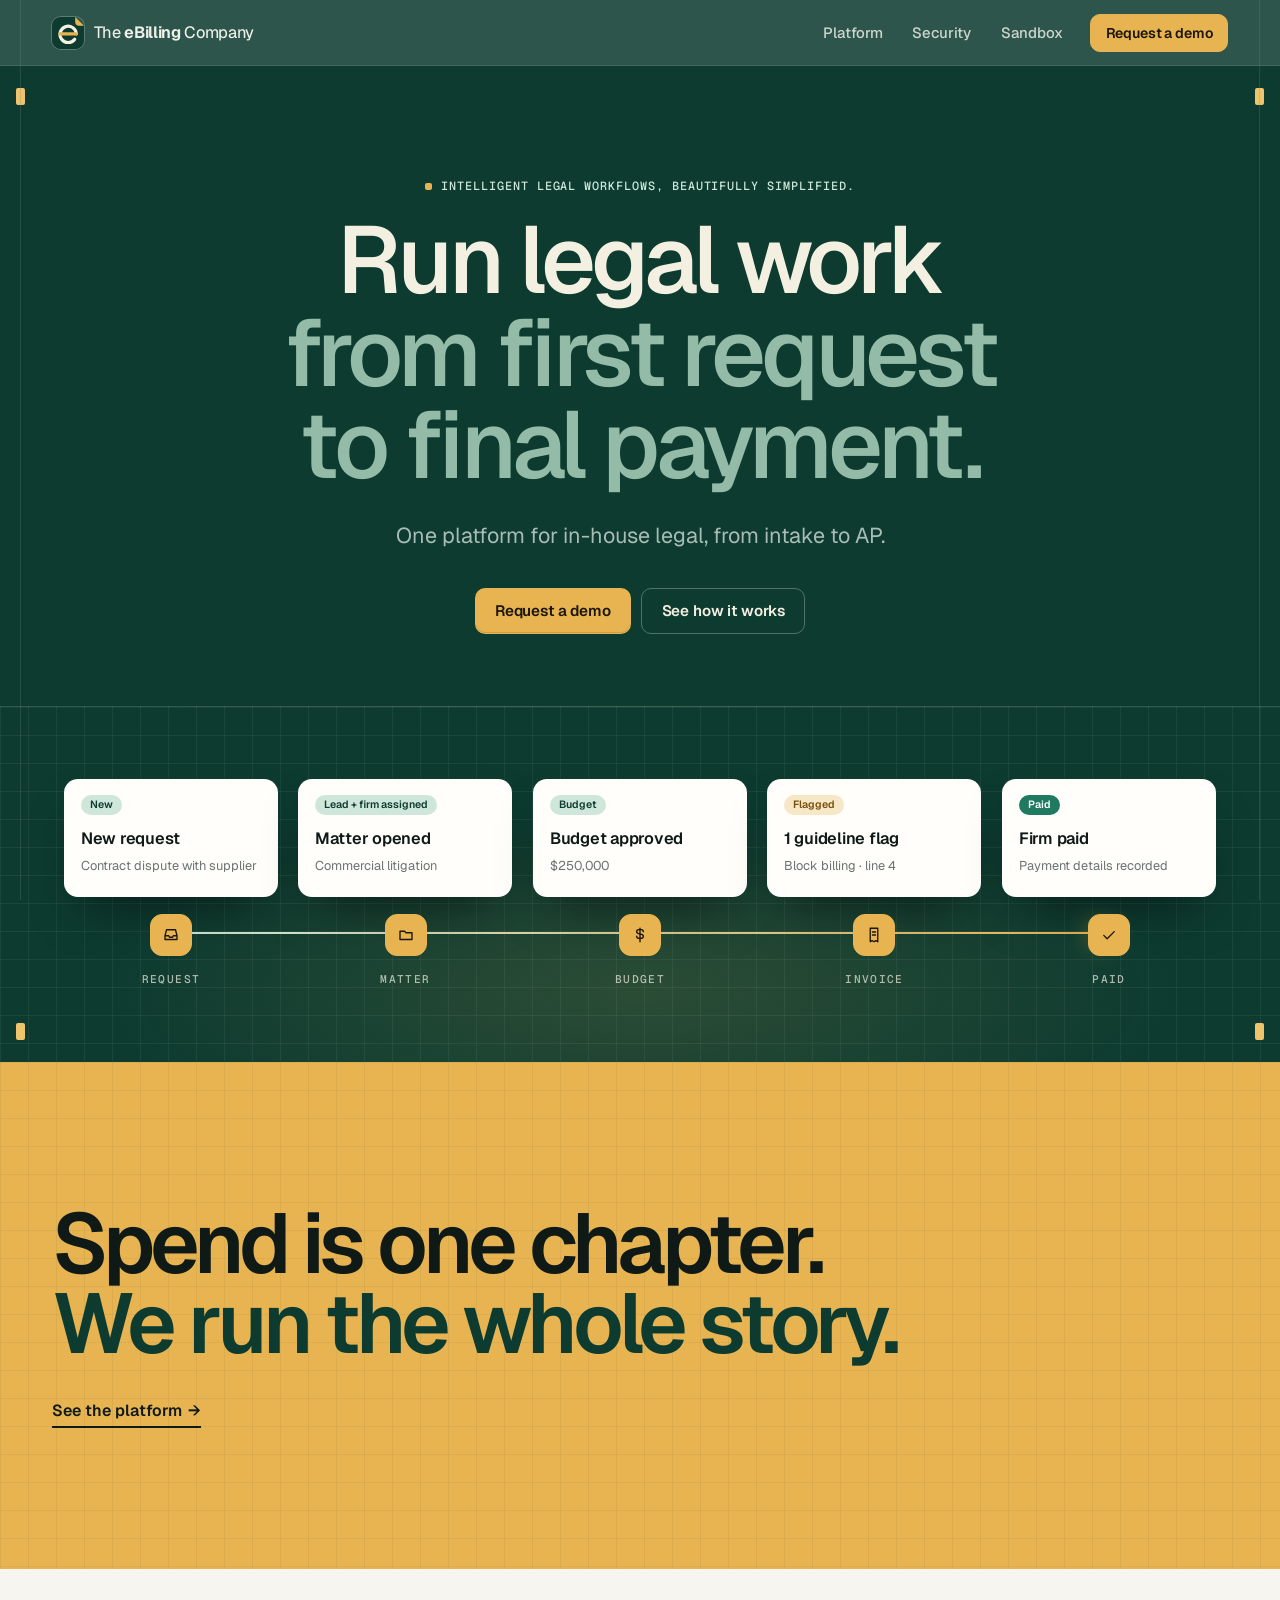
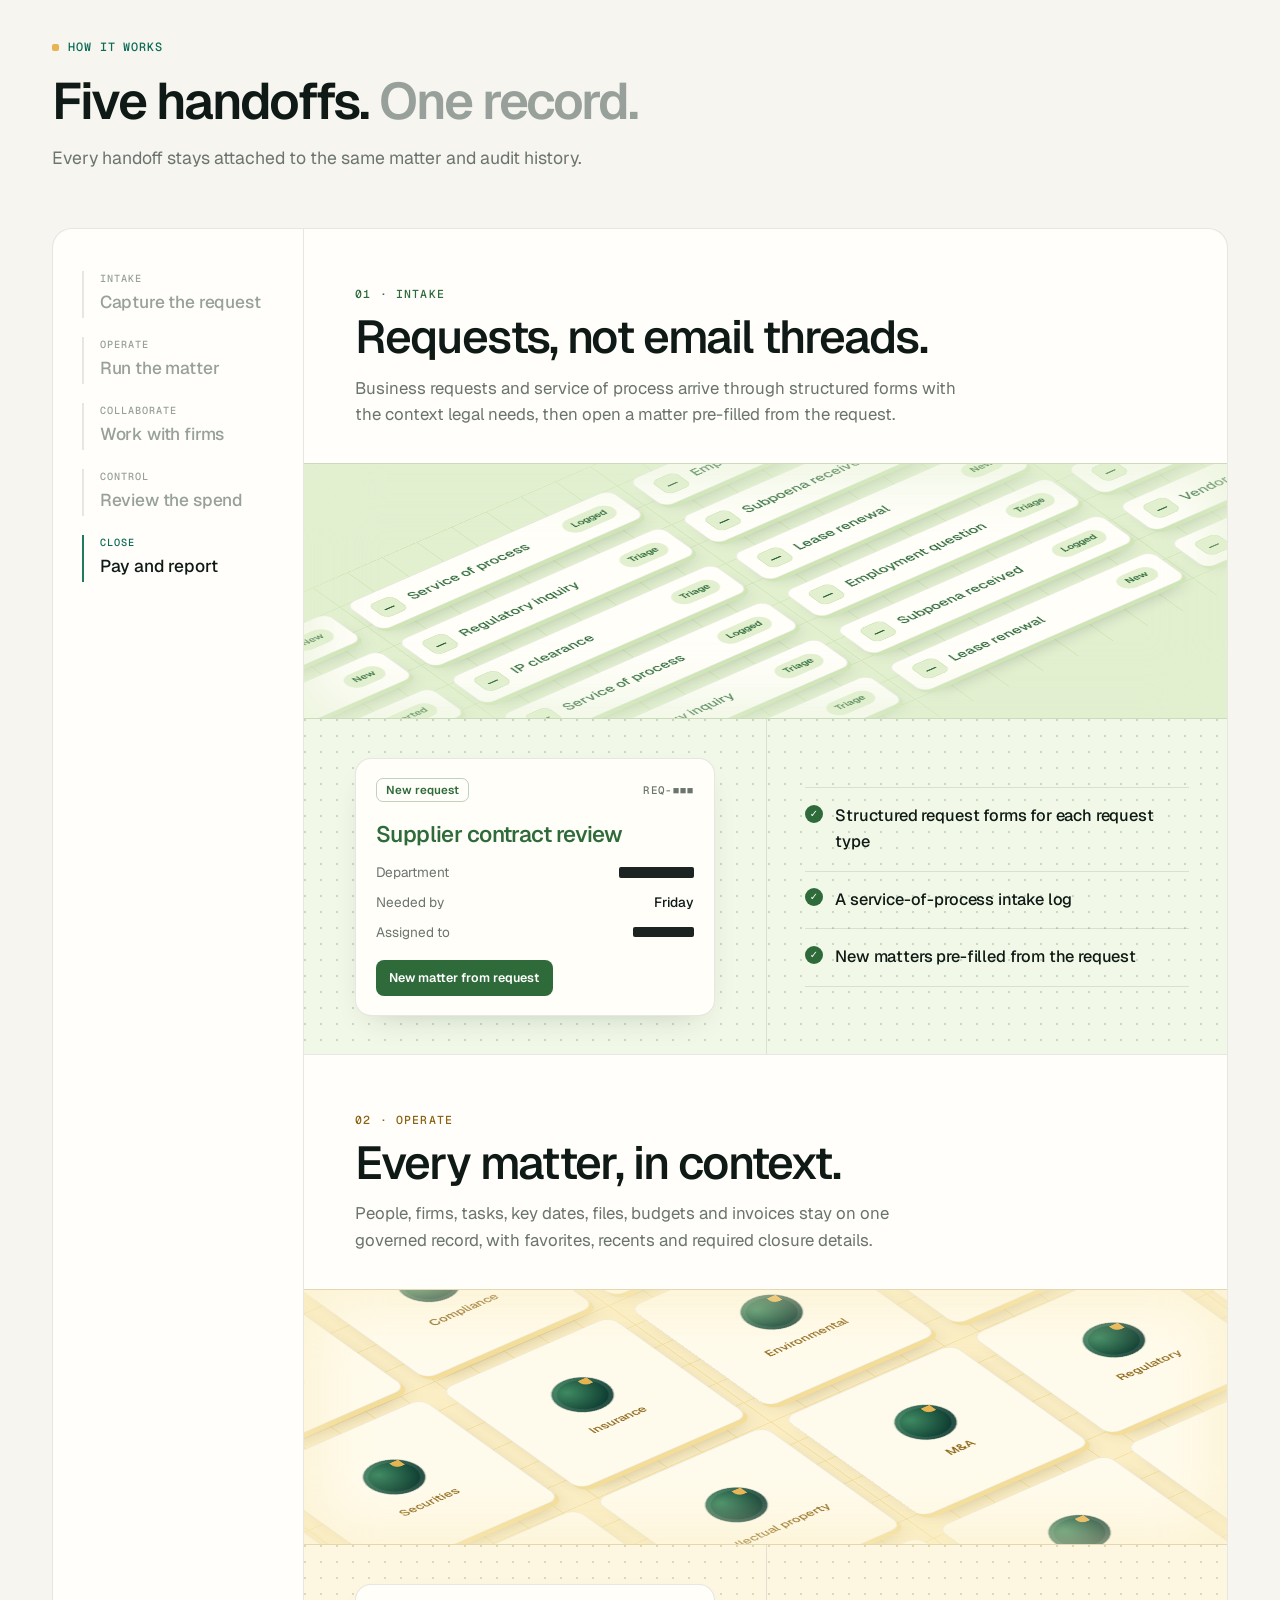
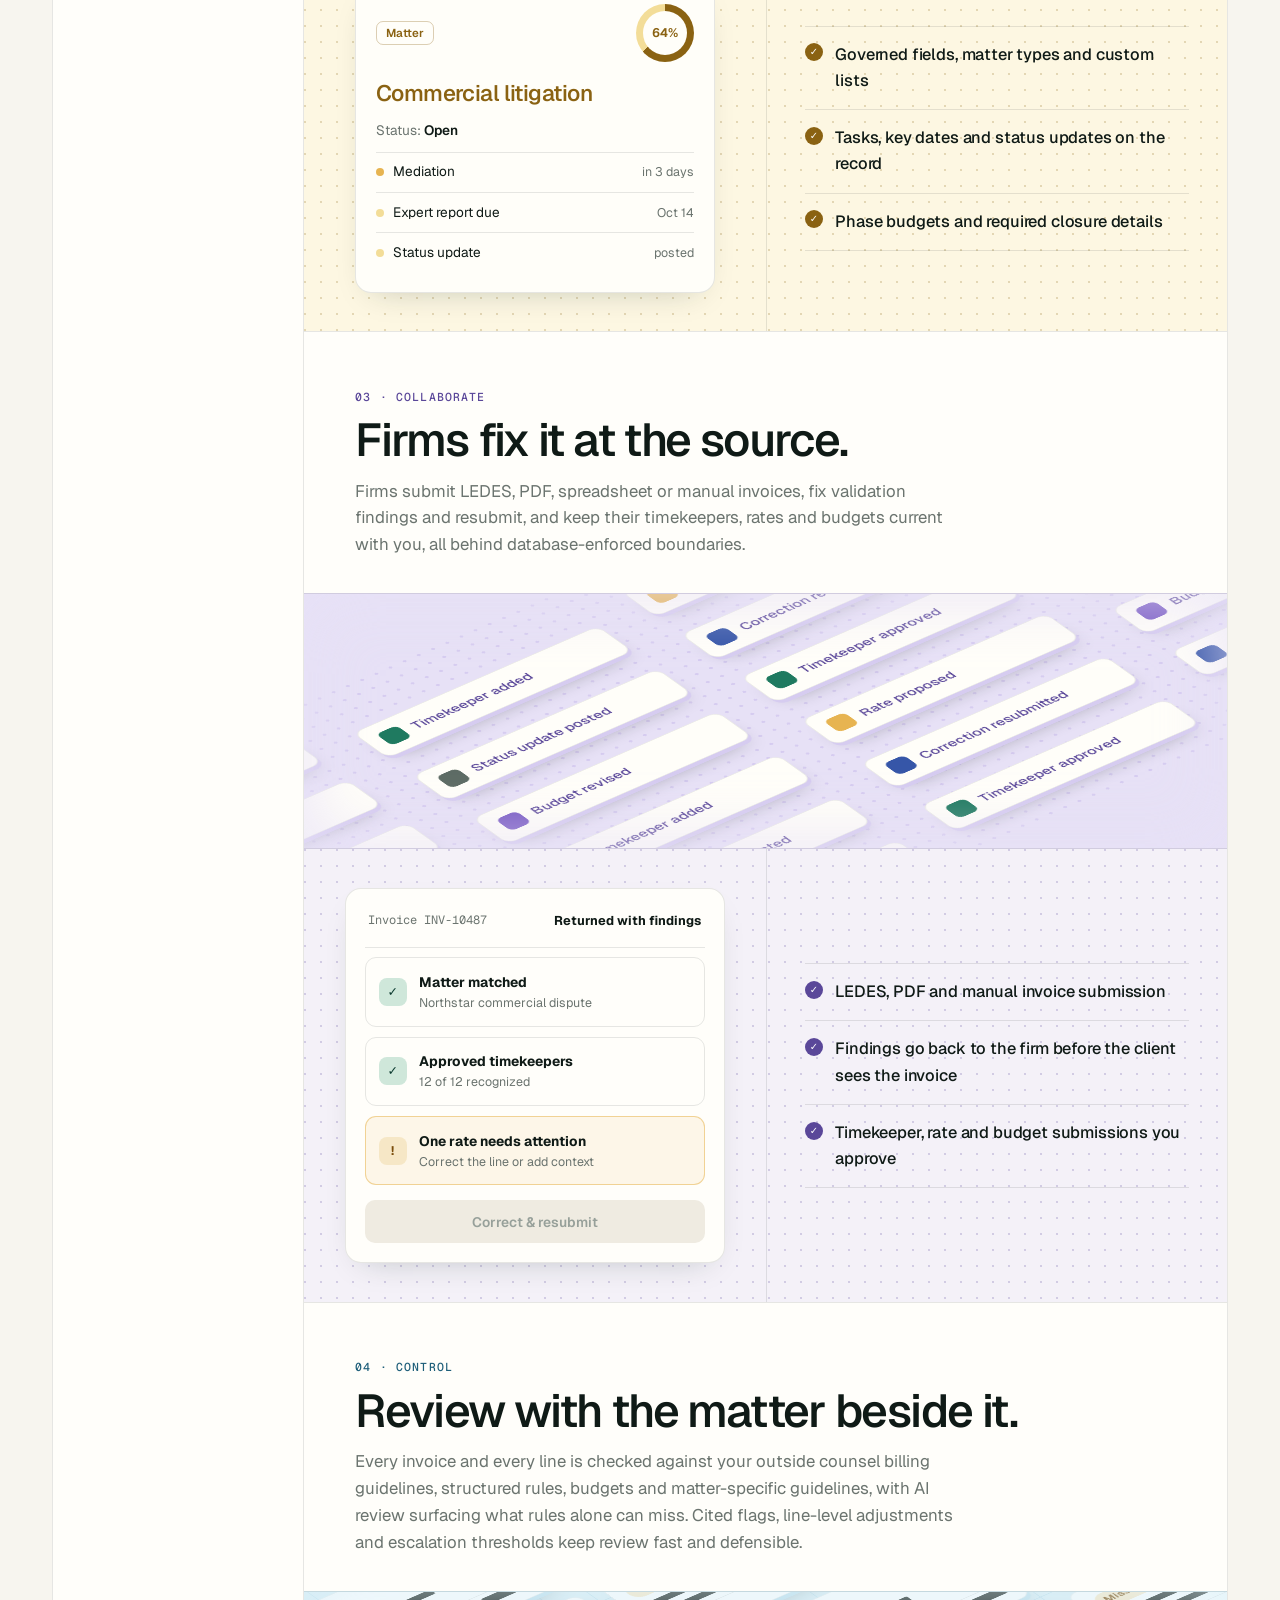
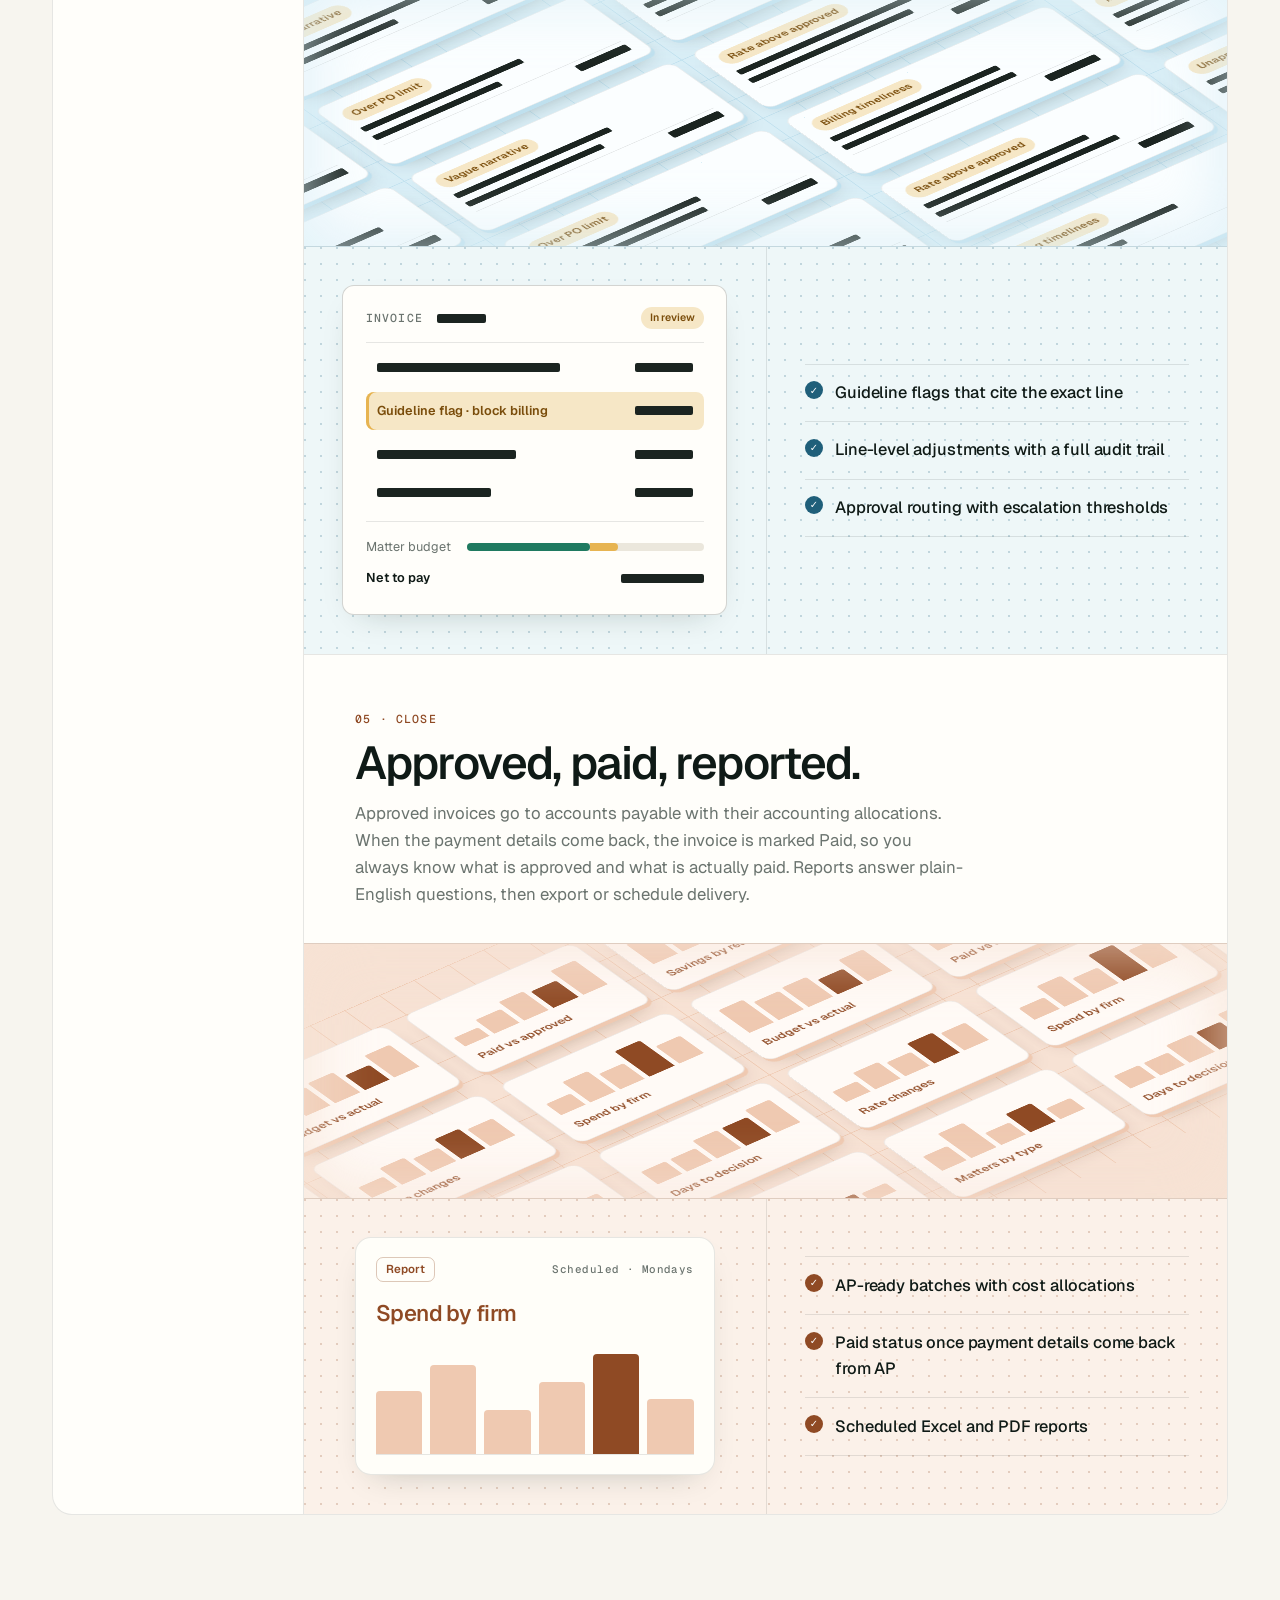
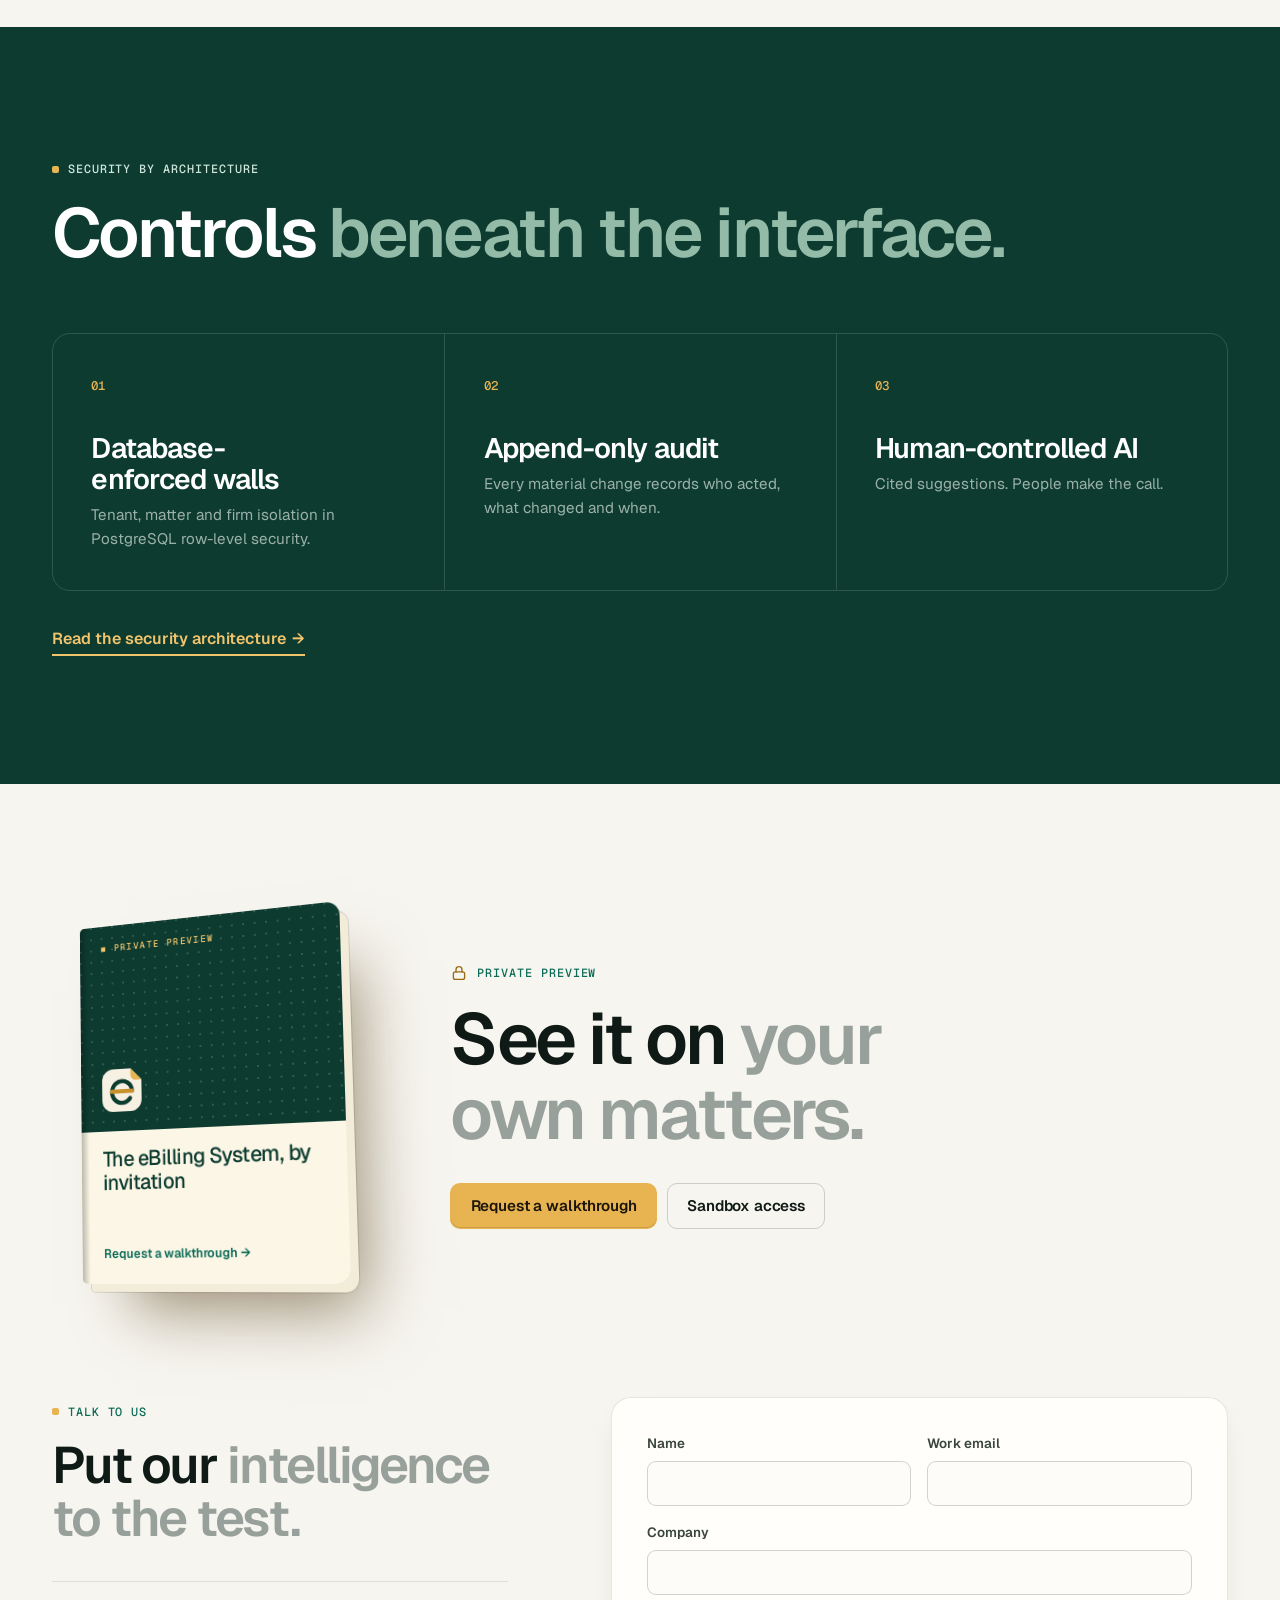
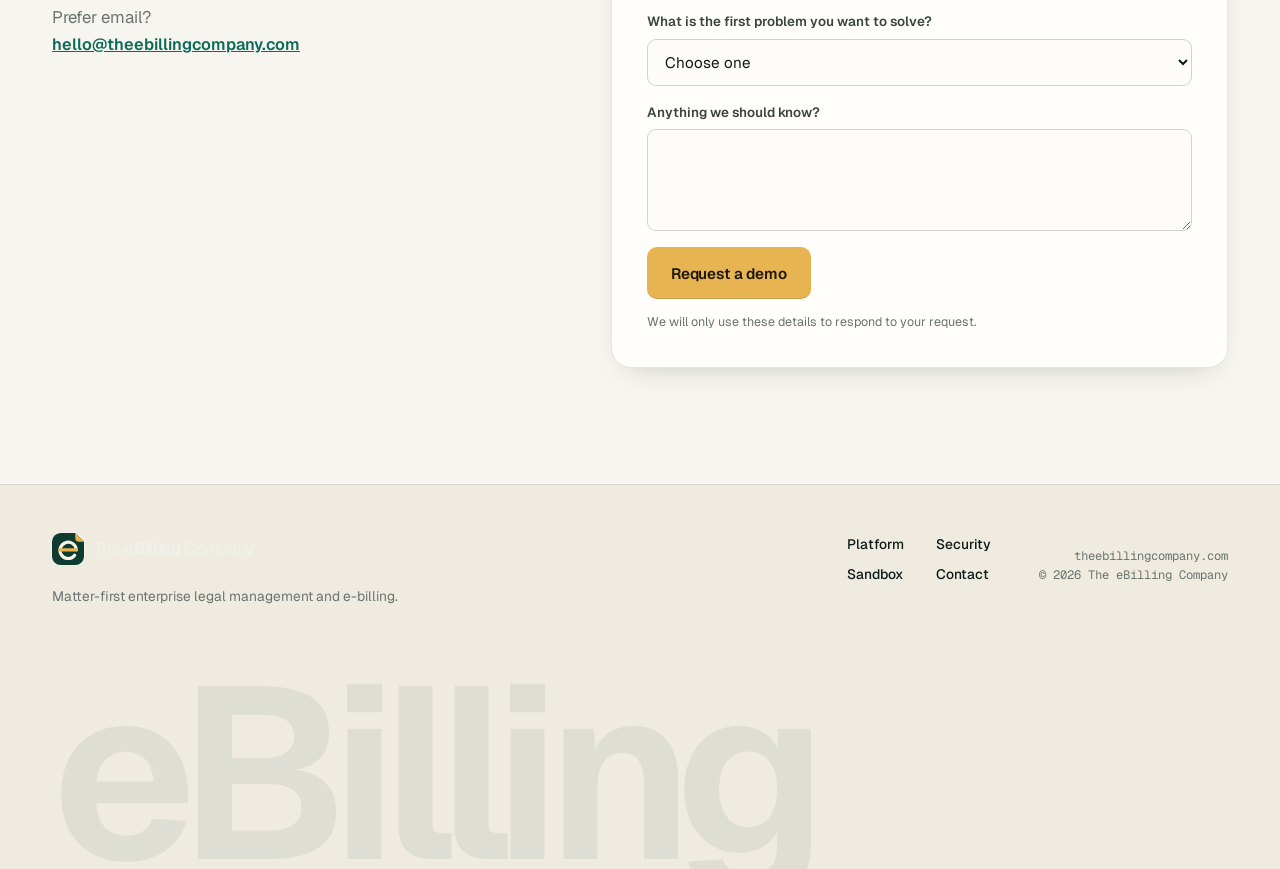
==== commit 93749ef6: "content: Weston 10/1 homepage copy — intelligent workflows, budget step, paid flow, no accruals Co-A" ====
--- a/index.html
+++ b/index.html
@@ -4,7 +4,7 @@
   <meta charset="utf-8" />
   <meta name="viewport" content="width=device-width, initial-scale=1" />
   <title>The eBilling Company | Matter-first ELM &amp; Legal Spend Control</title>
-  <meta name="description" content="Run legal work from business request through matter, outside counsel, invoice review, accrual, and payment in one matter-first enterprise legal management platform." />
+  <meta name="description" content="Run legal work from business request through matter, outside counsel, invoice review and payment in one intelligent enterprise legal management platform." />
   <link rel="canonical" href="https://theebillingcompany.com/" />
   <link rel="icon" href="/favicon.svg" type="image/svg+xml" />
   <link rel="apple-touch-icon" href="/apple-touch-icon.png" />
@@ -15,7 +15,7 @@
   <meta property="og:type" content="website" />
   <meta property="og:site_name" content="The eBilling Company" />
   <meta property="og:title" content="Run legal work from first request to final payment" />
-  <meta property="og:description" content="Matter-first enterprise legal management with e-billing, outside counsel collaboration, budgets, accruals, and reporting in one ELM system." />
+  <meta property="og:description" content="Intelligent enterprise legal management with e-billing, outside counsel collaboration, budgets and reporting in one ELM system." />
   <meta property="og:url" content="https://theebillingcompany.com/" />
   <meta property="og:image" content="https://theebillingcompany.com/social-card.png" />
   <meta property="og:image:width" content="1200" />
@@ -50,7 +50,7 @@
         "applicationCategory": "BusinessApplication",
         "operatingSystem": "Web",
         "publisher": { "@id": "https://theebillingcompany.com/#org" },
-        "description": "Matter-first enterprise legal management connecting intake, matters, outside counsel, legal invoices, budgets, accruals, payments, and reporting.",
+        "description": "Matter-first enterprise legal management connecting intake, matters, outside counsel, legal invoices, budgets, payments, and reporting.",
         "offers": { "@type": "Offer", "availability": "https://schema.org/PreOrder", "url": "https://theebillingcompany.com/sandbox.html" }
       },
       {
@@ -83,7 +83,7 @@
     <section class="hero hero-dark" data-hero>
       <span class="tab tab-tl" aria-hidden="true"></span><span class="tab tab-tr" aria-hidden="true"></span>
       <div class="hero-copy">
-        <p class="eyebrow eyebrow-light">Matter-first legal management</p>
+        <p class="eyebrow eyebrow-light">Intelligent legal workflows, beautifully simplified.</p>
         <h1>Run legal work <span class="tone">from first request to final payment.</span></h1>
         <p class="lede">One platform for in-house legal, from intake to AP.</p>
         <div class="hero-cta">
@@ -96,7 +96,7 @@
         <ol class="story-track">
           <li class="story-rail" aria-hidden="true"><span class="story-fill"></span><span class="story-dot"></span></li>
           <li class="st st1">
-            <div class="st-card"><span class="st-tag t-in">New</span><strong>New request</strong><small>Supplier contract review</small></div>
+            <div class="st-card"><span class="st-tag t-in">New</span><strong>New request</strong><small>Contract dispute with supplier</small></div>
             <span class="st-node"><svg viewBox="0 0 24 24" width="18" height="18" fill="none" stroke="currentColor" stroke-width="1.8" stroke-linecap="round" stroke-linejoin="round"><path d="M4 13l2-8h12l2 8M4 13v5h16v-5M4 13h5l1 2h4l1-2h5"/></svg></span>
             <span class="st-label">Request</span>
           </li>
@@ -106,9 +106,9 @@
             <span class="st-label">Matter</span>
           </li>
           <li class="st st3">
-            <div class="st-card"><span class="st-tag t-fm">Firm portal</span><strong>Rates approved</strong><small>12 timekeepers</small></div>
-            <span class="st-node"><svg viewBox="0 0 24 24" width="18" height="18" fill="none" stroke="currentColor" stroke-width="1.8" stroke-linecap="round" stroke-linejoin="round"><path d="M4 20V9l8-5 8 5v11M9 20v-6h6v6"/></svg></span>
-            <span class="st-label">Firm</span>
+            <div class="st-card"><span class="st-tag t-fm">Budget</span><strong>Budget approved</strong><small>$250,000</small></div>
+            <span class="st-node"><svg viewBox="0 0 24 24" width="18" height="18" fill="none" stroke="currentColor" stroke-width="1.8" stroke-linecap="round" stroke-linejoin="round"><path d="M12 3v18M16.5 7.5c0-1.7-2-3-4.5-3s-4.5 1.3-4.5 3 2 2.6 4.5 3 4.5 1.4 4.5 3.2-2 3-4.5 3-4.5-1.3-4.5-3"/></svg></span>
+            <span class="st-label">Budget</span>
           </li>
           <li class="st st4">
             <div class="st-card"><span class="st-tag t-iv">Flagged</span><strong>1 guideline flag</strong><small>Block billing · line 4</small></div>
@@ -116,7 +116,7 @@
             <span class="st-label">Invoice</span>
           </li>
           <li class="st st5">
-            <div class="st-card"><span class="st-tag t-pd">Paid</span><strong>Sent to AP</strong><small>Accrual reconciled</small></div>
+            <div class="st-card"><span class="st-tag t-pd">Paid</span><strong>Firm paid</strong><small>Payment details recorded</small></div>
             <span class="st-node"><svg viewBox="0 0 24 24" width="18" height="18" fill="none" stroke="currentColor" stroke-width="1.8" stroke-linecap="round" stroke-linejoin="round"><path d="M5 12.5l4.5 4.5L19 7.5"/></svg></span>
             <span class="st-label">Paid</span>
           </li>
@@ -142,7 +142,7 @@
           <a href="#ch-matters"><small>Operate</small>Run the matter</a>
           <a href="#ch-firms"><small>Collaborate</small>Work with firms</a>
           <a href="#ch-spend"><small>Control</small>Review the spend</a>
-          <a href="#ch-finance"><small>Close</small>Pay, accrue, report</a>
+          <a href="#ch-finance"><small>Close</small>Pay and report</a>
         </nav>
         <div class="chapter-list">
 
@@ -190,9 +190,9 @@
             <div class="chapter-copy">
               <p class="chapter-kicker">03 · Collaborate</p>
               <h3>Firms fix it at the source.</h3>
-              <p>Firms submit LEDES, PDF or manual invoices, correct validation findings and resubmit, and round-trip timekeepers, rates, budgets and accruals behind database-enforced boundaries.</p>
-            </div>
-            <div class="iso" aria-hidden="true"><div class="iso-plane cols-4 network"><span class="chip node n-in"><i></i><b>Invoice submitted</b></span><span class="chip node n-tk"><i></i><b>Timekeeper added</b></span><span class="chip node n-rt"><i></i><b>Rate proposed</b></span><span class="chip node n-bd"><i></i><b>Budget proposed</b></span><span class="chip node n-ac"><i></i><b>Accrual returned</b></span><span class="chip node n-up"><i></i><b>Status update posted</b></span><span class="chip node n-in"><i></i><b>Correction resubmitted</b></span><span class="chip node n-in"><i></i><b>LEDES file uploaded</b></span><span class="chip node n-rt"><i></i><b>Rate approved</b></span><span class="chip node n-bd"><i></i><b>Budget revised</b></span><span class="chip node n-tk"><i></i><b>Timekeeper approved</b></span><span class="chip node n-ac"><i></i><b>Accrual estimate</b></span><span class="chip node n-in"><i></i><b>Invoice submitted</b></span><span class="chip node n-tk"><i></i><b>Timekeeper added</b></span><span class="chip node n-rt"><i></i><b>Rate proposed</b></span><span class="chip node n-bd"><i></i><b>Budget proposed</b></span><span class="chip node n-ac"><i></i><b>Accrual returned</b></span><span class="chip node n-up"><i></i><b>Status update posted</b></span><span class="chip node n-in"><i></i><b>Correction resubmitted</b></span><span class="chip node n-in"><i></i><b>LEDES file uploaded</b></span><span class="chip node n-rt"><i></i><b>Rate approved</b></span><span class="chip node n-bd"><i></i><b>Budget revised</b></span><span class="chip node n-tk"><i></i><b>Timekeeper approved</b></span><span class="chip node n-ac"><i></i><b>Accrual estimate</b></span></div></div>
+              <p>Firms submit LEDES, PDF, spreadsheet or manual invoices, fix validation findings and resubmit, and keep their timekeepers, rates and budgets current with you, all behind database-enforced boundaries.</p>
+            </div>
+            <div class="iso" aria-hidden="true"><div class="iso-plane cols-4 network"><span class="chip node n-in"><i></i><b>Invoice submitted</b></span><span class="chip node n-tk"><i></i><b>Timekeeper added</b></span><span class="chip node n-rt"><i></i><b>Rate proposed</b></span><span class="chip node n-bd"><i></i><b>Budget proposed</b></span><span class="chip node n-ac"><i></i><b>Budget approved</b></span><span class="chip node n-up"><i></i><b>Status update posted</b></span><span class="chip node n-in"><i></i><b>Correction resubmitted</b></span><span class="chip node n-in"><i></i><b>LEDES file uploaded</b></span><span class="chip node n-rt"><i></i><b>Rate approved</b></span><span class="chip node n-bd"><i></i><b>Budget revised</b></span><span class="chip node n-tk"><i></i><b>Timekeeper approved</b></span><span class="chip node n-ac"><i></i><b>Rate submitted</b></span><span class="chip node n-in"><i></i><b>Invoice submitted</b></span><span class="chip node n-tk"><i></i><b>Timekeeper added</b></span><span class="chip node n-rt"><i></i><b>Rate proposed</b></span><span class="chip node n-bd"><i></i><b>Budget proposed</b></span><span class="chip node n-ac"><i></i><b>Budget approved</b></span><span class="chip node n-up"><i></i><b>Status update posted</b></span><span class="chip node n-in"><i></i><b>Correction resubmitted</b></span><span class="chip node n-in"><i></i><b>LEDES file uploaded</b></span><span class="chip node n-rt"><i></i><b>Rate approved</b></span><span class="chip node n-bd"><i></i><b>Budget revised</b></span><span class="chip node n-tk"><i></i><b>Timekeeper approved</b></span><span class="chip node n-ac"><i></i><b>Rate submitted</b></span></div></div>
             <div class="strip">
               <div class="strip-cell" aria-hidden="true">
         <div class="firm-proof" aria-label="Illustration of a firm invoice submission check">
@@ -203,7 +203,7 @@
           <button type="button" disabled>Correct &amp; resubmit</button>
         </div>
               </div>
-              <div class="strip-cell facts-cell"><ul class="ch-facts"><li>LEDES, PDF and manual invoice submission</li><li>Findings go back to the firm before the client sees the invoice</li><li>Timekeeper, rate, budget and accrual round-trips</li></ul></div>
+              <div class="strip-cell facts-cell"><ul class="ch-facts"><li>LEDES, PDF and manual invoice submission</li><li>Findings go back to the firm before the client sees the invoice</li><li>Timekeeper, rate and budget submissions you approve</li></ul></div>
             </div>
           </article>
 
@@ -211,7 +211,7 @@
             <div class="chapter-copy">
               <p class="chapter-kicker">04 · Control</p>
               <h3>Review with the matter beside it.</h3>
-              <p>Guidelines, approved rates, timekeepers and purchase orders check every line. Cited flags, line-level adjustments and escalation thresholds keep review fast and defensible.</p>
+              <p>Every invoice and every line is checked against your outside counsel billing guidelines, structured rules, budgets and matter-specific guidelines, with AI review surfacing what rules alone can miss. Cited flags, line-level adjustments and escalation thresholds keep review fast and defensible.</p>
             </div>
             <div class="iso" aria-hidden="true"><div class="iso-plane cols-4 invoices"><span class="icard"><em>Block billing</em><b class="x" style="width:62%"></b><b class="x" style="width:38%"></b><i><b class="x amt"></b></i></span><span class="icard"><em>Vague narrative</em><b class="x" style="width:69%"></b><b class="x" style="width:49%"></b><i><b class="x amt"></b></i></span><span class="icard"><em>Rate above approved</em><b class="x" style="width:76%"></b><b class="x" style="width:60%"></b><i><b class="x amt"></b></i></span><span class="icard"><em>Unapproved timekeeper</em><b class="x" style="width:83%"></b><b class="x" style="width:71%"></b><i><b class="x amt"></b></i></span><span class="icard"><em>Daily hours cap</em><b class="x" style="width:90%"></b><b class="x" style="width:42%"></b><i><b class="x amt"></b></i></span><span class="icard"><em>Over PO limit</em><b class="x" style="width:67%"></b><b class="x" style="width:53%"></b><i><b class="x amt"></b></i></span><span class="icard"><em>Billing timeliness</em><b class="x" style="width:74%"></b><b class="x" style="width:64%"></b><i><b class="x amt"></b></i></span><span class="icard"><em>Missing task code</em><b class="x" style="width:81%"></b><b class="x" style="width:75%"></b><i><b class="x amt"></b></i></span><span class="icard"><em>Block billing</em><b class="x" style="width:88%"></b><b class="x" style="width:46%"></b><i><b class="x amt"></b></i></span><span class="icard"><em>Vague narrative</em><b class="x" style="width:65%"></b><b class="x" style="width:57%"></b><i><b class="x amt"></b></i></span><span class="icard"><em>Rate above approved</em><b class="x" style="width:72%"></b><b class="x" style="width:68%"></b><i><b class="x amt"></b></i></span><span class="icard"><em>Unapproved timekeeper</em><b class="x" style="width:79%"></b><b class="x" style="width:39%"></b><i><b class="x amt"></b></i></span><span class="icard"><em>Daily hours cap</em><b class="x" style="width:86%"></b><b class="x" style="width:50%"></b><i><b class="x amt"></b></i></span><span class="icard"><em>Over PO limit</em><b class="x" style="width:63%"></b><b class="x" style="width:61%"></b><i><b class="x amt"></b></i></span><span class="icard"><em>Billing timeliness</em><b class="x" style="width:70%"></b><b class="x" style="width:72%"></b><i><b class="x amt"></b></i></span><span class="icard"><em>Missing task code</em><b class="x" style="width:77%"></b><b class="x" style="width:43%"></b><i><b class="x amt"></b></i></span><span class="icard"><em>Block billing</em><b class="x" style="width:84%"></b><b class="x" style="width:54%"></b><i><b class="x amt"></b></i></span><span class="icard"><em>Vague narrative</em><b class="x" style="width:91%"></b><b class="x" style="width:65%"></b><i><b class="x amt"></b></i></span><span class="icard"><em>Rate above approved</em><b class="x" style="width:68%"></b><b class="x" style="width:76%"></b><i><b class="x amt"></b></i></span><span class="icard"><em>Unapproved timekeeper</em><b class="x" style="width:75%"></b><b class="x" style="width:47%"></b><i><b class="x amt"></b></i></span><span class="icard"><em>Daily hours cap</em><b class="x" style="width:82%"></b><b class="x" style="width:58%"></b><i><b class="x amt"></b></i></span><span class="icard"><em>Over PO limit</em><b class="x" style="width:89%"></b><b class="x" style="width:69%"></b><i><b class="x amt"></b></i></span><span class="icard"><em>Billing timeliness</em><b class="x" style="width:66%"></b><b class="x" style="width:40%"></b><i><b class="x amt"></b></i></span><span class="icard"><em>Missing task code</em><b class="x" style="width:73%"></b><b class="x" style="width:51%"></b><i><b class="x amt"></b></i></span></div></div>
             <div class="strip">
@@ -235,10 +235,10 @@
           <article id="ch-finance" class="chapter reveal" style="--c:#f7e2d4;--c2:#efc9b1;--ci:#8f4a24">
             <div class="chapter-copy">
               <p class="chapter-kicker">05 · Close</p>
-              <h3>Paid, accrued, reported.</h3>
-              <p>Approved spend flows to AP with allocations, firms return accrual estimates each close, and cross-object reports answer plain-English questions, then export or schedule delivery.</p>
-            </div>
-            <div class="iso" aria-hidden="true"><div class="iso-plane cols-6 reports"><span class="rtile"><span class="bars"><i style="height:40%"></i><i style="height:72%"></i><i style="height:55%"></i><i style="height:90%"></i><i style="height:62%"></i></span><b>Spend by firm</b></span><span class="rtile"><span class="bars"><i style="height:80%"></i><i style="height:64%"></i><i style="height:70%"></i><i style="height:52%"></i><i style="height:76%"></i></span><b>Budget vs actual</b></span><span class="rtile"><span class="bars"><i style="height:30%"></i><i style="height:48%"></i><i style="height:66%"></i><i style="height:58%"></i><i style="height:84%"></i></span><b>Accrual position</b></span><span class="rtile"><span class="bars"><i style="height:70%"></i><i style="height:44%"></i><i style="height:58%"></i><i style="height:36%"></i><i style="height:50%"></i></span><b>Savings by reason</b></span><span class="rtile"><span class="bars"><i style="height:60%"></i><i style="height:52%"></i><i style="height:40%"></i><i style="height:34%"></i><i style="height:28%"></i></span><b>Invoice cycle time</b></span><span class="rtile"><span class="bars"><i style="height:50%"></i><i style="height:86%"></i><i style="height:42%"></i><i style="height:64%"></i><i style="height:38%"></i></span><b>Matters by type</b></span><span class="rtile"><span class="bars"><i style="height:44%"></i><i style="height:44%"></i><i style="height:62%"></i><i style="height:62%"></i><i style="height:80%"></i></span><b>Days to decision</b></span><span class="rtile"><span class="bars"><i style="height:36%"></i><i style="height:58%"></i><i style="height:48%"></i><i style="height:70%"></i><i style="height:60%"></i></span><b>Rate changes</b></span><span class="rtile"><span class="bars"><i style="height:40%"></i><i style="height:72%"></i><i style="height:55%"></i><i style="height:90%"></i><i style="height:62%"></i></span><b>Spend by firm</b></span><span class="rtile"><span class="bars"><i style="height:80%"></i><i style="height:64%"></i><i style="height:70%"></i><i style="height:52%"></i><i style="height:76%"></i></span><b>Budget vs actual</b></span><span class="rtile"><span class="bars"><i style="height:30%"></i><i style="height:48%"></i><i style="height:66%"></i><i style="height:58%"></i><i style="height:84%"></i></span><b>Accrual position</b></span><span class="rtile"><span class="bars"><i style="height:70%"></i><i style="height:44%"></i><i style="height:58%"></i><i style="height:36%"></i><i style="height:50%"></i></span><b>Savings by reason</b></span><span class="rtile"><span class="bars"><i style="height:60%"></i><i style="height:52%"></i><i style="height:40%"></i><i style="height:34%"></i><i style="height:28%"></i></span><b>Invoice cycle time</b></span><span class="rtile"><span class="bars"><i style="height:50%"></i><i style="height:86%"></i><i style="height:42%"></i><i style="height:64%"></i><i style="height:38%"></i></span><b>Matters by type</b></span><span class="rtile"><span class="bars"><i style="height:44%"></i><i style="height:44%"></i><i style="height:62%"></i><i style="height:62%"></i><i style="height:80%"></i></span><b>Days to decision</b></span><span class="rtile"><span class="bars"><i style="height:36%"></i><i style="height:58%"></i><i style="height:48%"></i><i style="height:70%"></i><i style="height:60%"></i></span><b>Rate changes</b></span><span class="rtile"><span class="bars"><i style="height:40%"></i><i style="height:72%"></i><i style="height:55%"></i><i style="height:90%"></i><i style="height:62%"></i></span><b>Spend by firm</b></span><span class="rtile"><span class="bars"><i style="height:80%"></i><i style="height:64%"></i><i style="height:70%"></i><i style="height:52%"></i><i style="height:76%"></i></span><b>Budget vs actual</b></span><span class="rtile"><span class="bars"><i style="height:30%"></i><i style="height:48%"></i><i style="height:66%"></i><i style="height:58%"></i><i style="height:84%"></i></span><b>Accrual position</b></span><span class="rtile"><span class="bars"><i style="height:70%"></i><i style="height:44%"></i><i style="height:58%"></i><i style="height:36%"></i><i style="height:50%"></i></span><b>Savings by reason</b></span><span class="rtile"><span class="bars"><i style="height:60%"></i><i style="height:52%"></i><i style="height:40%"></i><i style="height:34%"></i><i style="height:28%"></i></span><b>Invoice cycle time</b></span><span class="rtile"><span class="bars"><i style="height:50%"></i><i style="height:86%"></i><i style="height:42%"></i><i style="height:64%"></i><i style="height:38%"></i></span><b>Matters by type</b></span><span class="rtile"><span class="bars"><i style="height:44%"></i><i style="height:44%"></i><i style="height:62%"></i><i style="height:62%"></i><i style="height:80%"></i></span><b>Days to decision</b></span><span class="rtile"><span class="bars"><i style="height:36%"></i><i style="height:58%"></i><i style="height:48%"></i><i style="height:70%"></i><i style="height:60%"></i></span><b>Rate changes</b></span></div></div>
+              <h3>Approved, paid, reported.</h3>
+              <p>Approved invoices go to accounts payable with their accounting allocations. When the payment details come back, the invoice is marked Paid, so you always know what is approved and what is actually paid. Reports answer plain-English questions, then export or schedule delivery.</p>
+            </div>
+            <div class="iso" aria-hidden="true"><div class="iso-plane cols-6 reports"><span class="rtile"><span class="bars"><i style="height:40%"></i><i style="height:72%"></i><i style="height:55%"></i><i style="height:90%"></i><i style="height:62%"></i></span><b>Spend by firm</b></span><span class="rtile"><span class="bars"><i style="height:80%"></i><i style="height:64%"></i><i style="height:70%"></i><i style="height:52%"></i><i style="height:76%"></i></span><b>Budget vs actual</b></span><span class="rtile"><span class="bars"><i style="height:30%"></i><i style="height:48%"></i><i style="height:66%"></i><i style="height:58%"></i><i style="height:84%"></i></span><b>Paid vs approved</b></span><span class="rtile"><span class="bars"><i style="height:70%"></i><i style="height:44%"></i><i style="height:58%"></i><i style="height:36%"></i><i style="height:50%"></i></span><b>Savings by reason</b></span><span class="rtile"><span class="bars"><i style="height:60%"></i><i style="height:52%"></i><i style="height:40%"></i><i style="height:34%"></i><i style="height:28%"></i></span><b>Invoice cycle time</b></span><span class="rtile"><span class="bars"><i style="height:50%"></i><i style="height:86%"></i><i style="height:42%"></i><i style="height:64%"></i><i style="height:38%"></i></span><b>Matters by type</b></span><span class="rtile"><span class="bars"><i style="height:44%"></i><i style="height:44%"></i><i style="height:62%"></i><i style="height:62%"></i><i style="height:80%"></i></span><b>Days to decision</b></span><span class="rtile"><span class="bars"><i style="height:36%"></i><i style="height:58%"></i><i style="height:48%"></i><i style="height:70%"></i><i style="height:60%"></i></span><b>Rate changes</b></span><span class="rtile"><span class="bars"><i style="height:40%"></i><i style="height:72%"></i><i style="height:55%"></i><i style="height:90%"></i><i style="height:62%"></i></span><b>Spend by firm</b></span><span class="rtile"><span class="bars"><i style="height:80%"></i><i style="height:64%"></i><i style="height:70%"></i><i style="height:52%"></i><i style="height:76%"></i></span><b>Budget vs actual</b></span><span class="rtile"><span class="bars"><i style="height:30%"></i><i style="height:48%"></i><i style="height:66%"></i><i style="height:58%"></i><i style="height:84%"></i></span><b>Paid vs approved</b></span><span class="rtile"><span class="bars"><i style="height:70%"></i><i style="height:44%"></i><i style="height:58%"></i><i style="height:36%"></i><i style="height:50%"></i></span><b>Savings by reason</b></span><span class="rtile"><span class="bars"><i style="height:60%"></i><i style="height:52%"></i><i style="height:40%"></i><i style="height:34%"></i><i style="height:28%"></i></span><b>Invoice cycle time</b></span><span class="rtile"><span class="bars"><i style="height:50%"></i><i style="height:86%"></i><i style="height:42%"></i><i style="height:64%"></i><i style="height:38%"></i></span><b>Matters by type</b></span><span class="rtile"><span class="bars"><i style="height:44%"></i><i style="height:44%"></i><i style="height:62%"></i><i style="height:62%"></i><i style="height:80%"></i></span><b>Days to decision</b></span><span class="rtile"><span class="bars"><i style="height:36%"></i><i style="height:58%"></i><i style="height:48%"></i><i style="height:70%"></i><i style="height:60%"></i></span><b>Rate changes</b></span><span class="rtile"><span class="bars"><i style="height:40%"></i><i style="height:72%"></i><i style="height:55%"></i><i style="height:90%"></i><i style="height:62%"></i></span><b>Spend by firm</b></span><span class="rtile"><span class="bars"><i style="height:80%"></i><i style="height:64%"></i><i style="height:70%"></i><i style="height:52%"></i><i style="height:76%"></i></span><b>Budget vs actual</b></span><span class="rtile"><span class="bars"><i style="height:30%"></i><i style="height:48%"></i><i style="height:66%"></i><i style="height:58%"></i><i style="height:84%"></i></span><b>Paid vs approved</b></span><span class="rtile"><span class="bars"><i style="height:70%"></i><i style="height:44%"></i><i style="height:58%"></i><i style="height:36%"></i><i style="height:50%"></i></span><b>Savings by reason</b></span><span class="rtile"><span class="bars"><i style="height:60%"></i><i style="height:52%"></i><i style="height:40%"></i><i style="height:34%"></i><i style="height:28%"></i></span><b>Invoice cycle time</b></span><span class="rtile"><span class="bars"><i style="height:50%"></i><i style="height:86%"></i><i style="height:42%"></i><i style="height:64%"></i><i style="height:38%"></i></span><b>Matters by type</b></span><span class="rtile"><span class="bars"><i style="height:44%"></i><i style="height:44%"></i><i style="height:62%"></i><i style="height:62%"></i><i style="height:80%"></i></span><b>Days to decision</b></span><span class="rtile"><span class="bars"><i style="height:36%"></i><i style="height:58%"></i><i style="height:48%"></i><i style="height:70%"></i><i style="height:60%"></i></span><b>Rate changes</b></span></div></div>
             <div class="strip">
               <div class="strip-cell" aria-hidden="true">
                 <div class="mini-card">
@@ -247,7 +247,7 @@
                   <div class="mc-chart"><i style="height:58%"></i><i style="height:82%"></i><i style="height:40%"></i><i style="height:66%"></i><i class="g" style="height:92%"></i><i style="height:50%"></i></div>
                 </div>
               </div>
-              <div class="strip-cell facts-cell"><ul class="ch-facts"><li>AP-ready batches with cost allocations</li><li>Firm accrual estimates with close-period controls</li><li>Scheduled Excel and PDF reports</li></ul></div>
+              <div class="strip-cell facts-cell"><ul class="ch-facts"><li>AP-ready batches with cost allocations</li><li>Paid status once payment details come back from AP</li><li>Scheduled Excel and PDF reports</li></ul></div>
             </div>
           </article>
         </div>
@@ -282,7 +282,7 @@
     <section id="contact" class="section contact-section">
       <div class="contact-copy reveal">
         <p class="eyebrow">Talk to us</p>
-        <h2>Bring us your <span class="tone">messiest workflow.</span></h2>
+        <h2>Put our <span class="tone">intelligence to the test.</span></h2>
         <p class="contact-email">Prefer email?<br /><a href="mailto:hello@theebillingcompany.com">hello@theebillingcompany.com</a></p>
       </div>
       <form class="contact-form" action="https://formsubmit.co/hello@theebillingcompany.com" method="POST">
@@ -301,7 +301,7 @@
             <option>Matter intake and management</option>
             <option>Invoice review and legal spend</option>
             <option>Outside counsel collaboration</option>
-            <option>Budgets and accruals</option>
+            <option>Budgets and spend</option>
             <option>Reporting and visibility</option>
             <option>Replacing a legacy ELM</option>
             <option>Sandbox access and product evaluation</option>
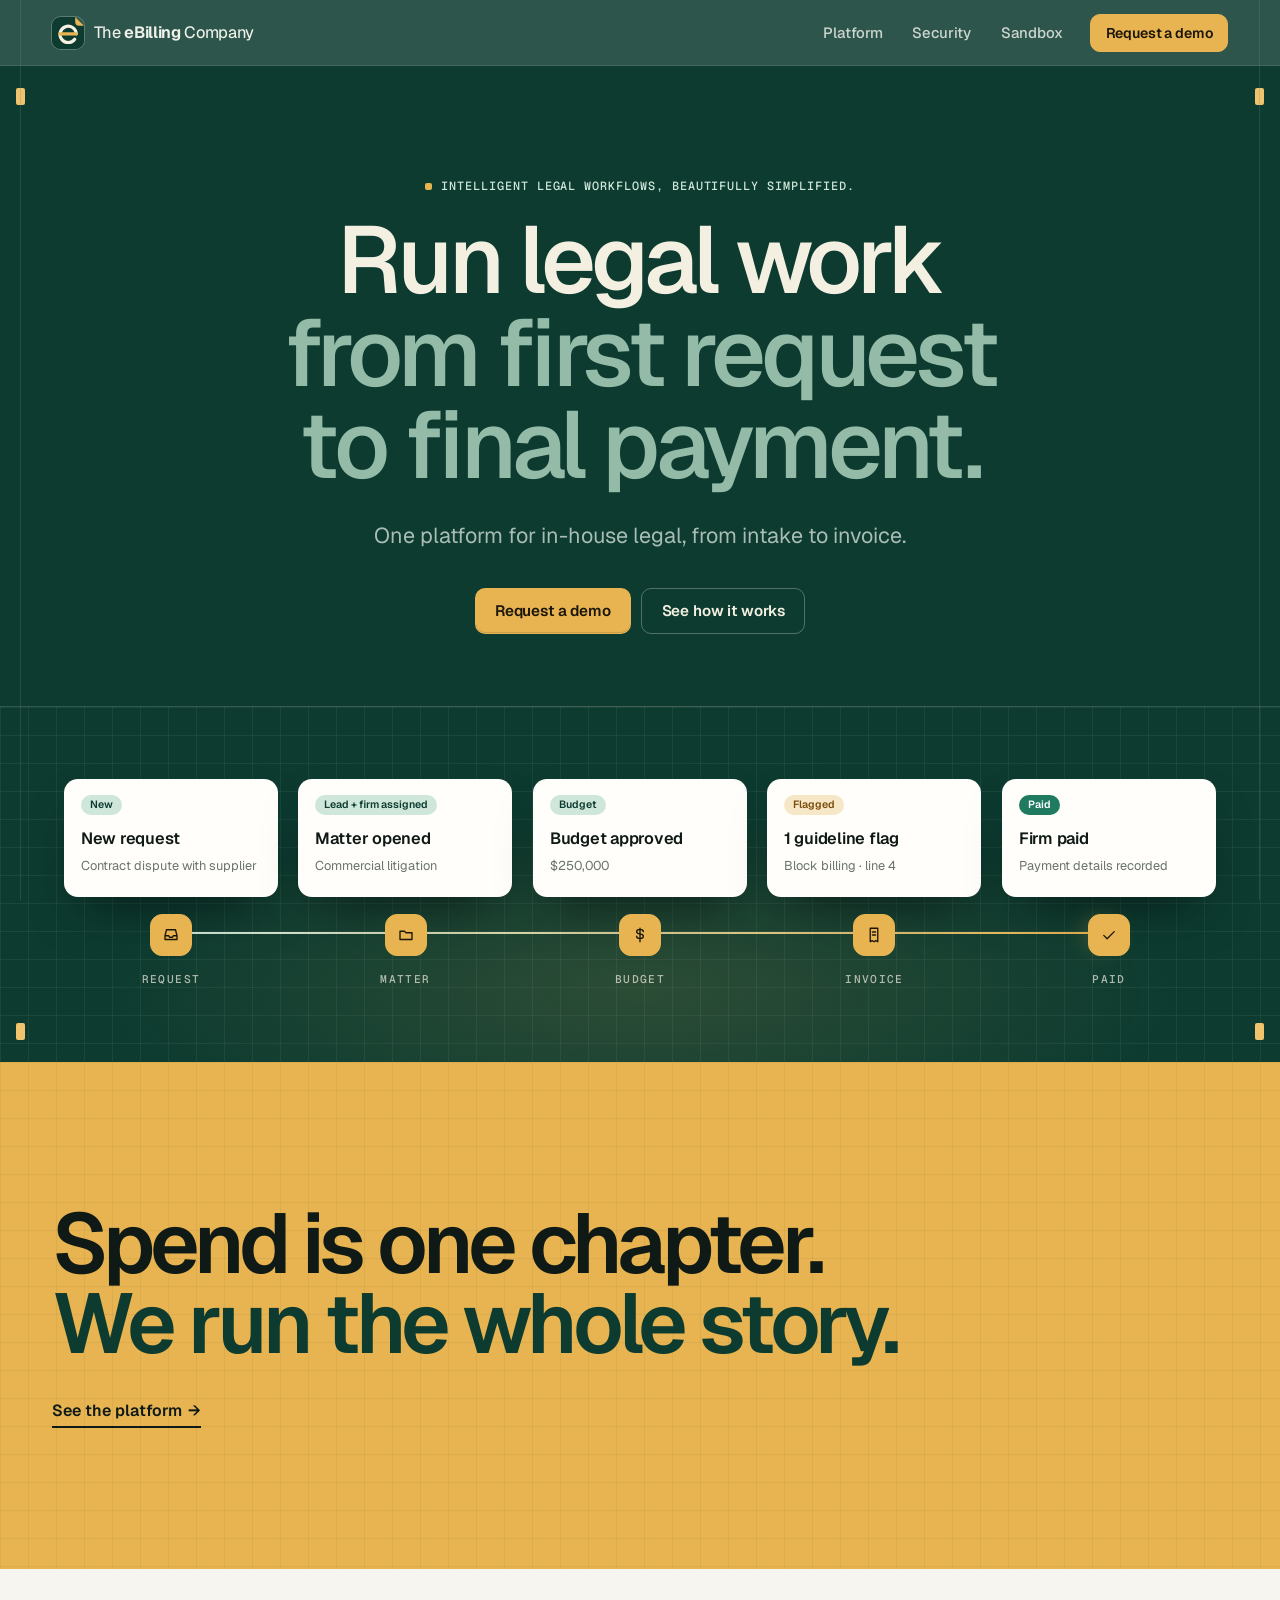
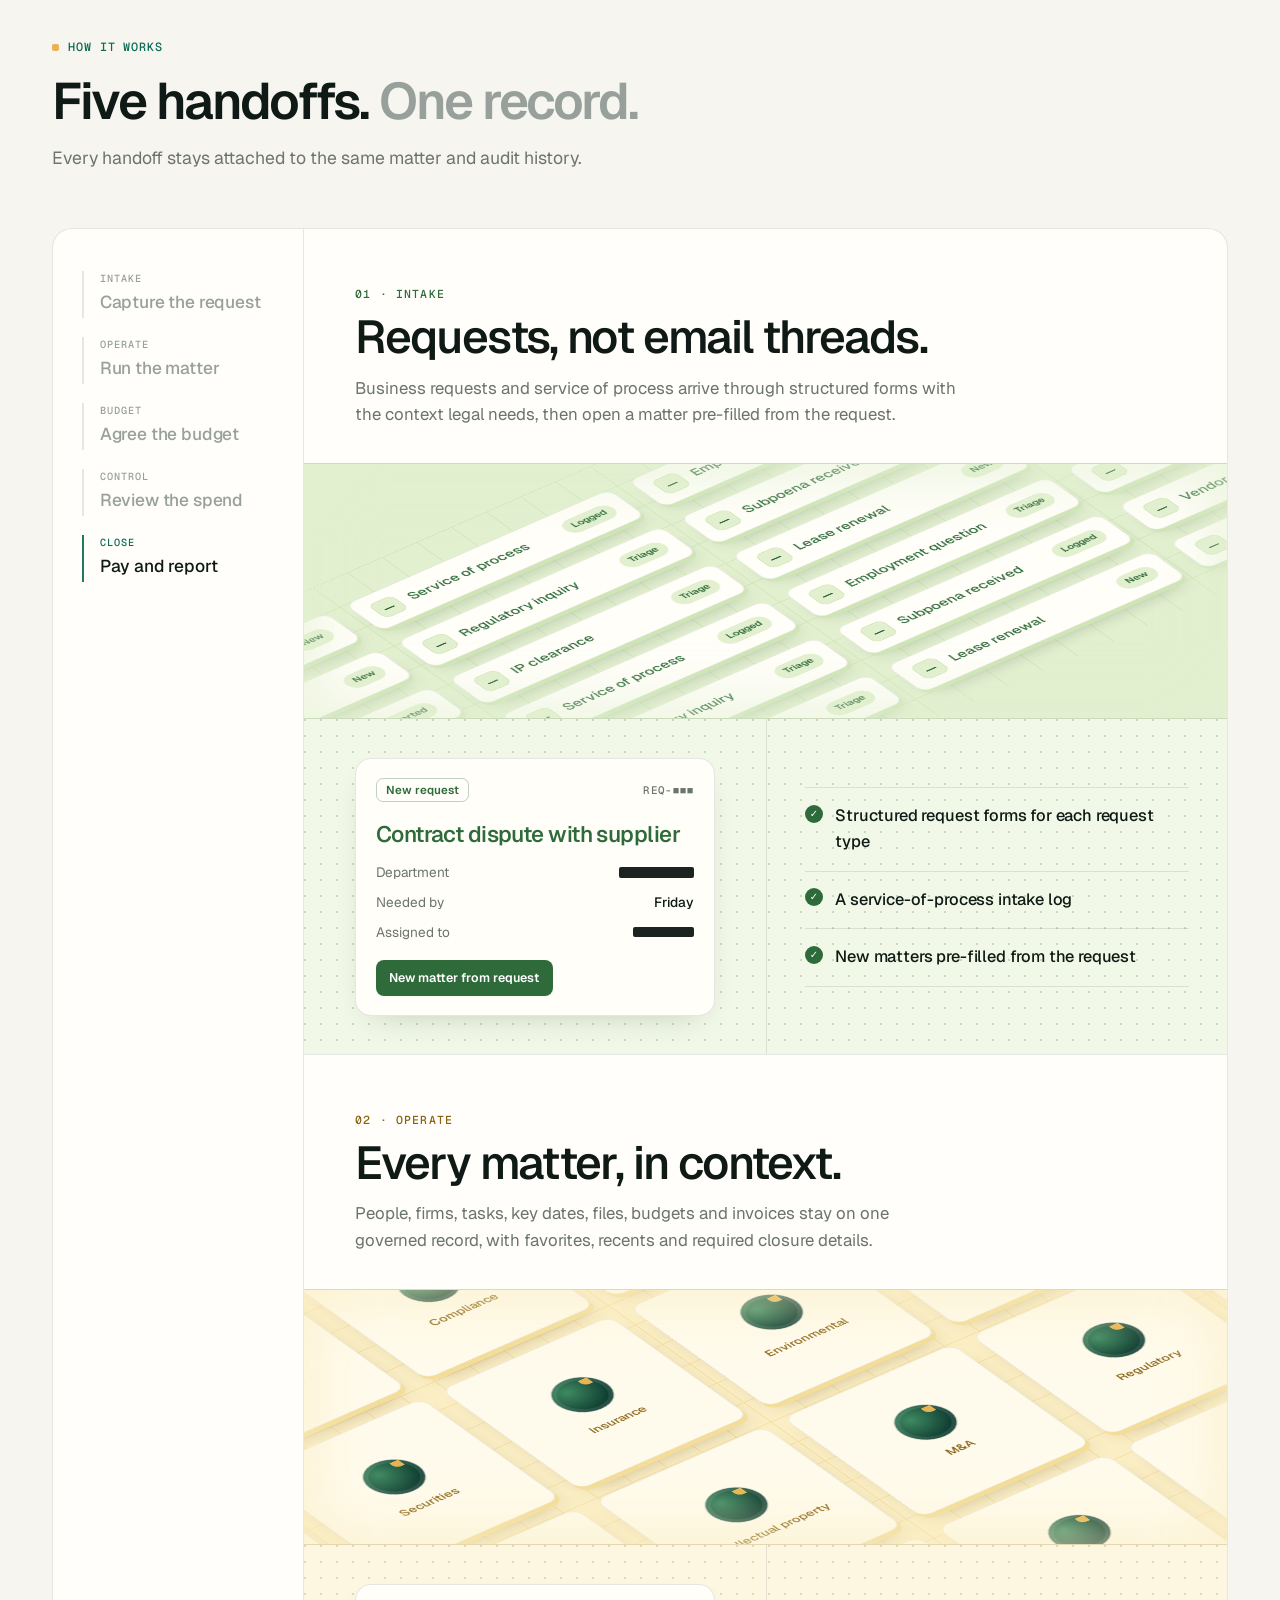
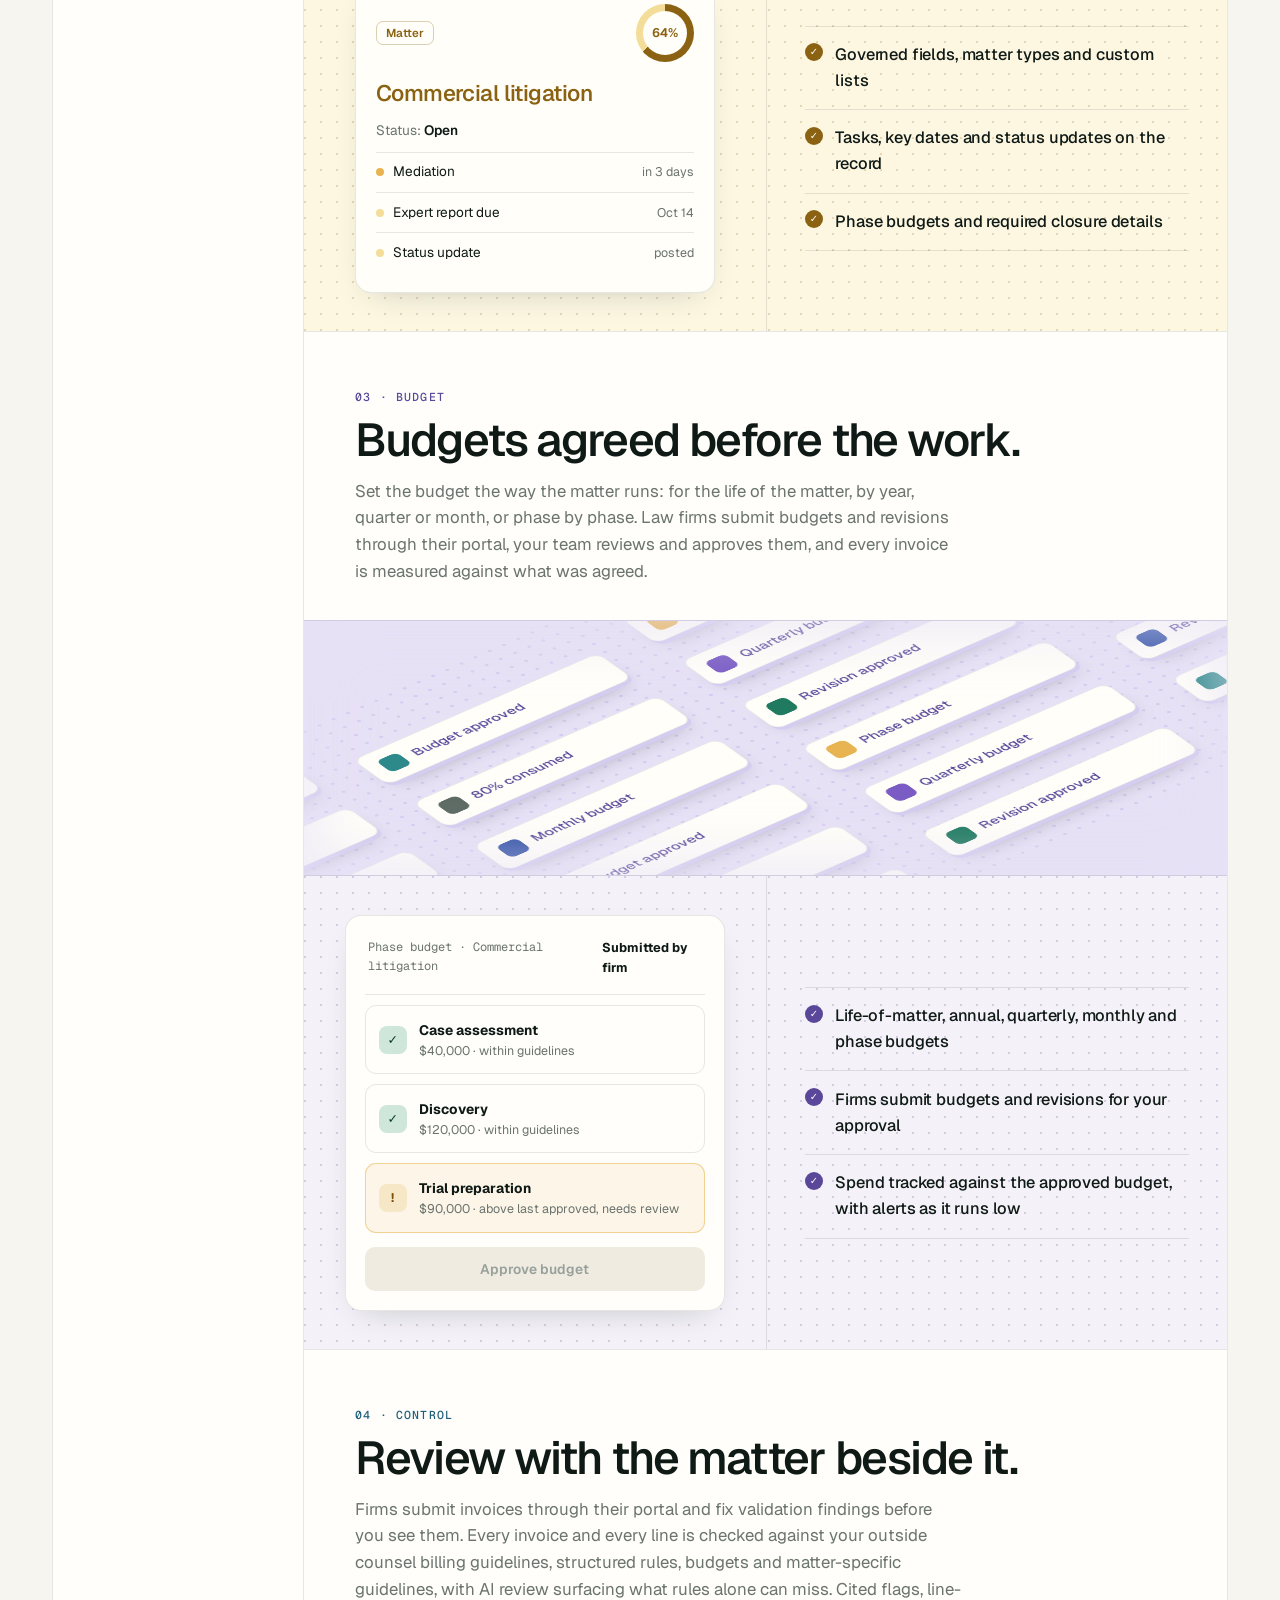
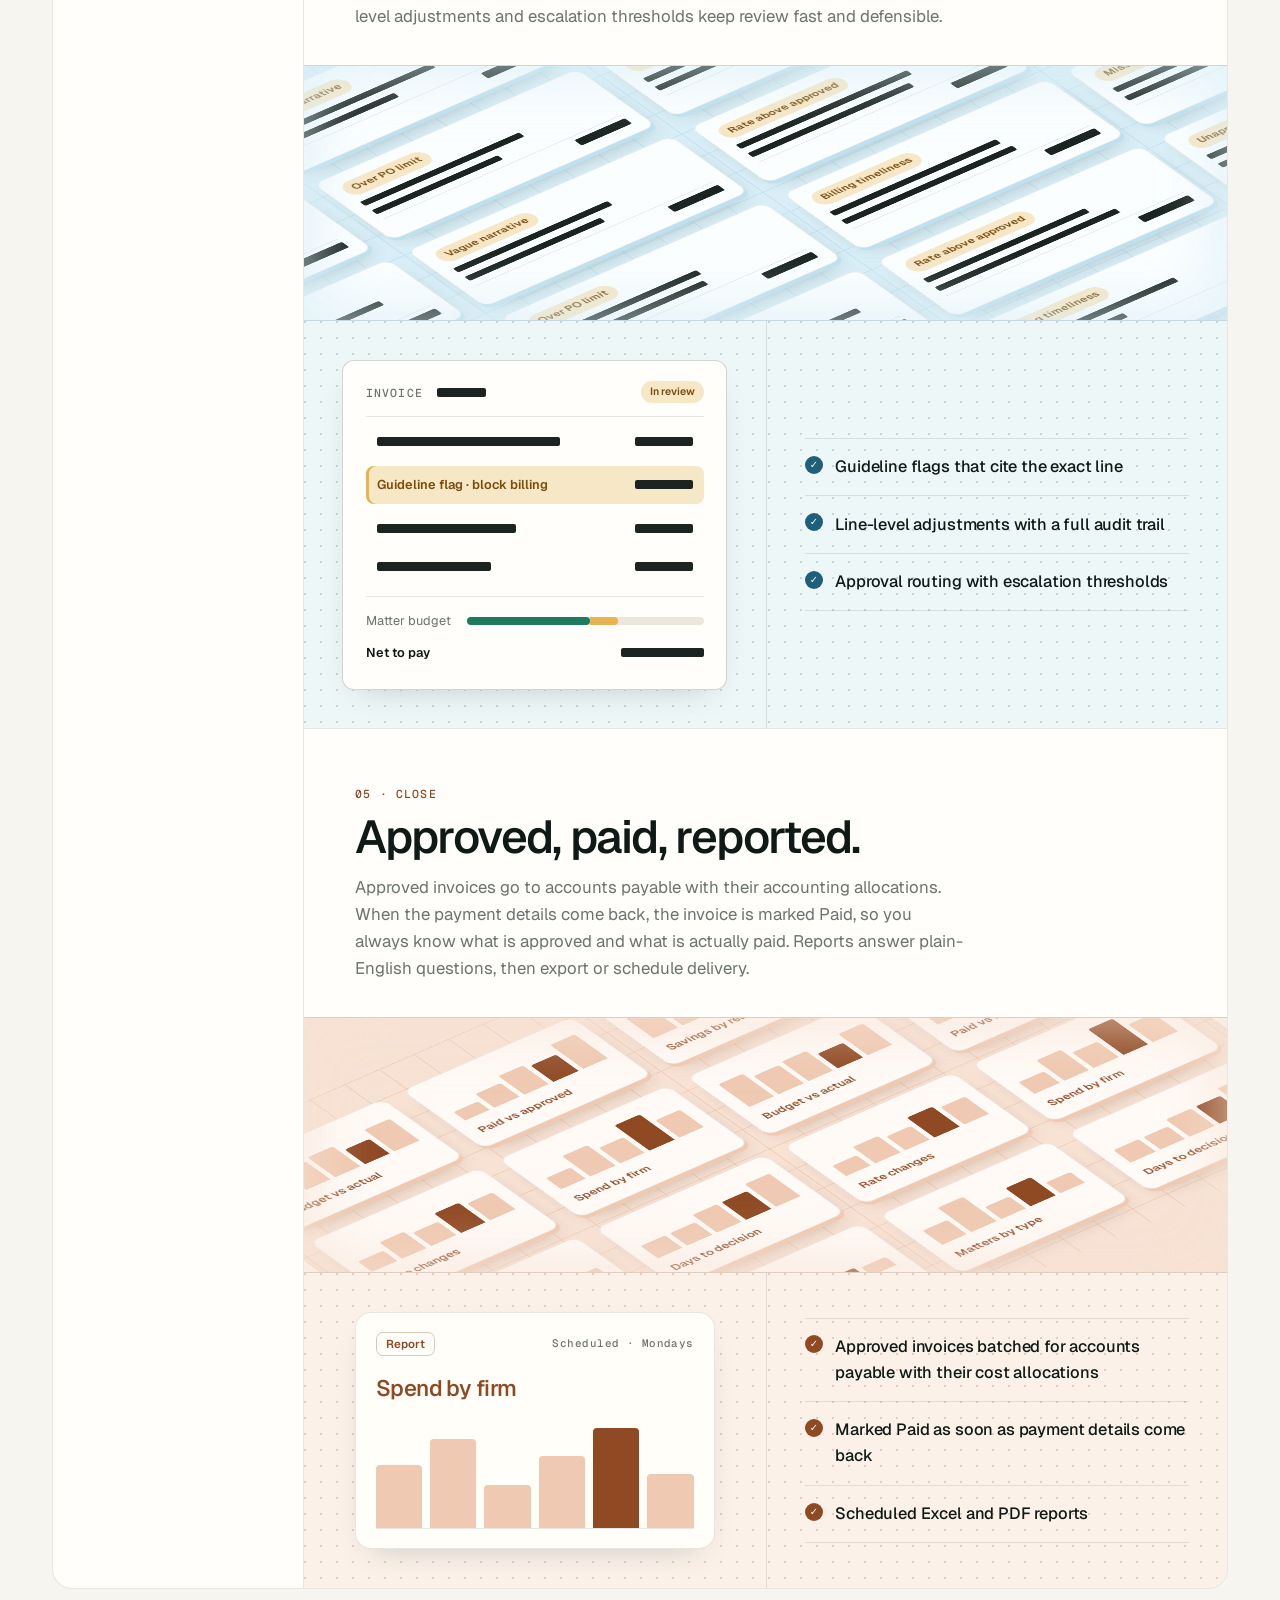
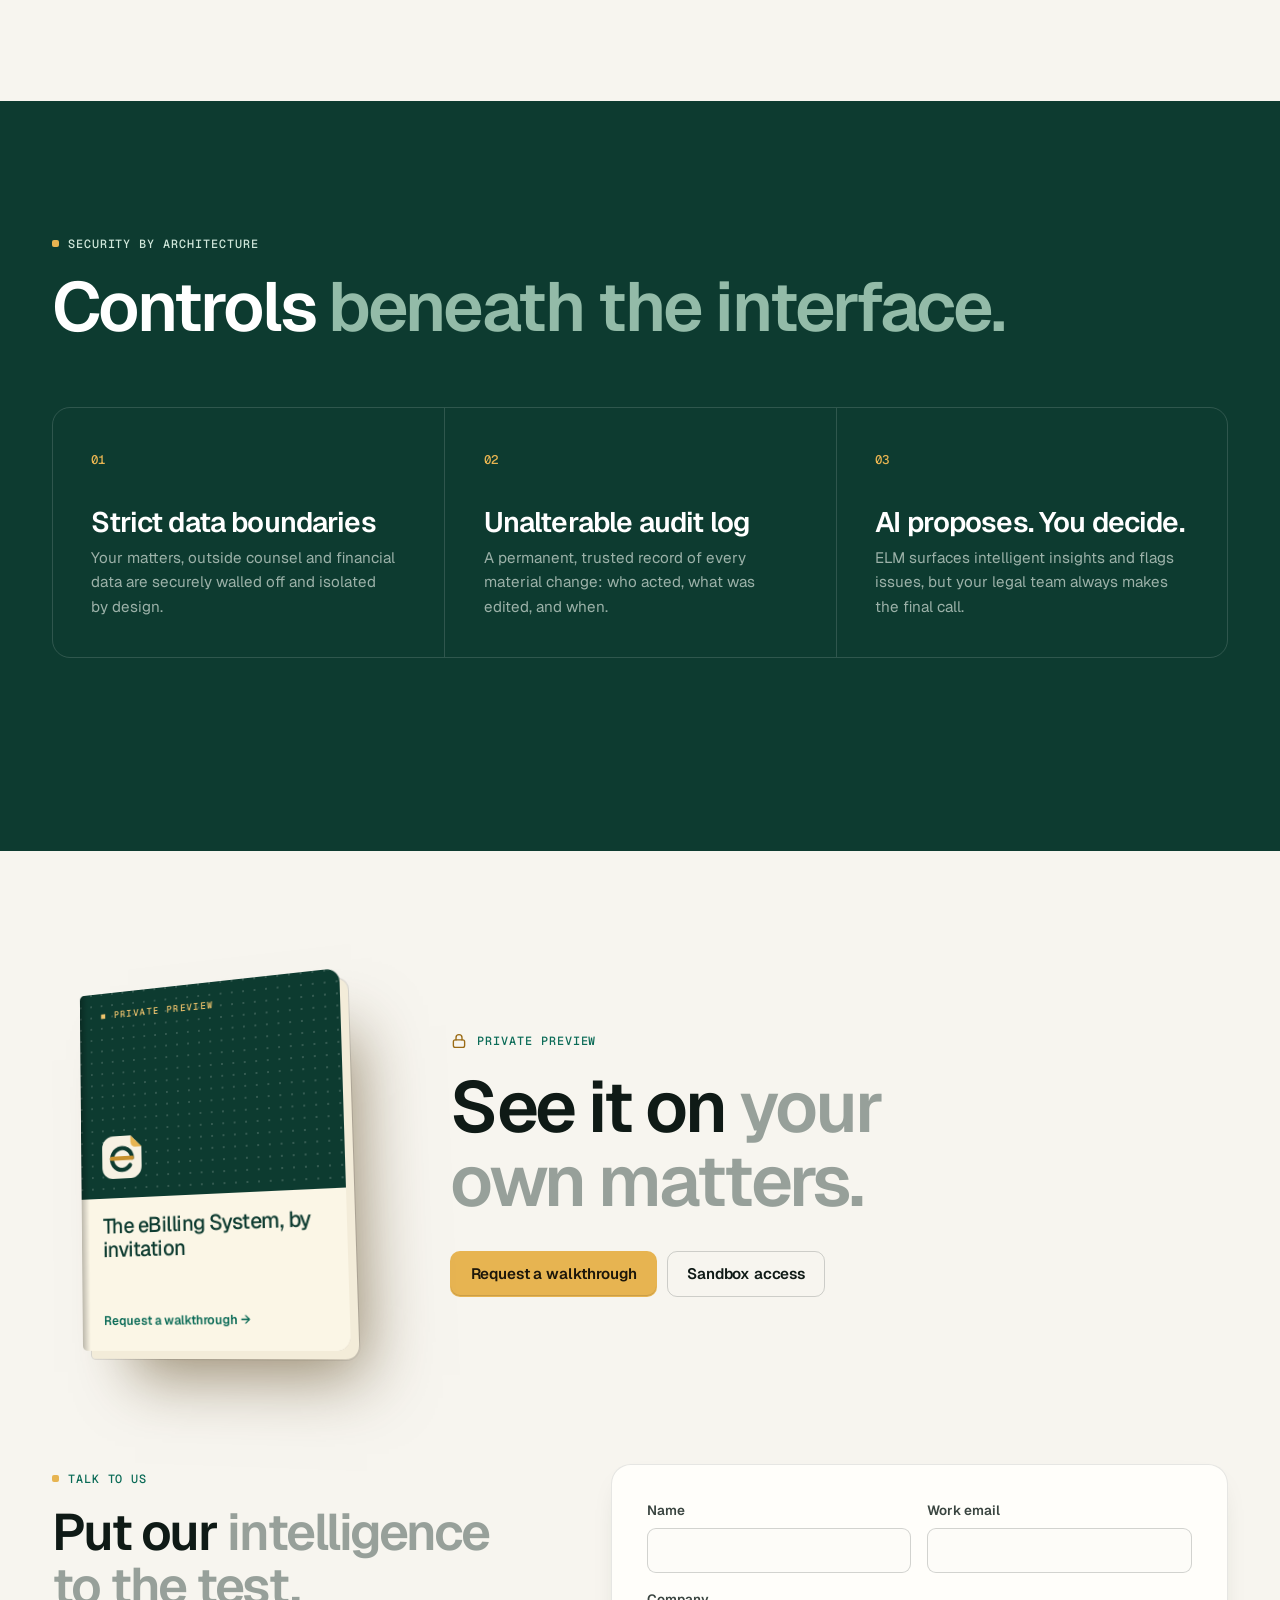
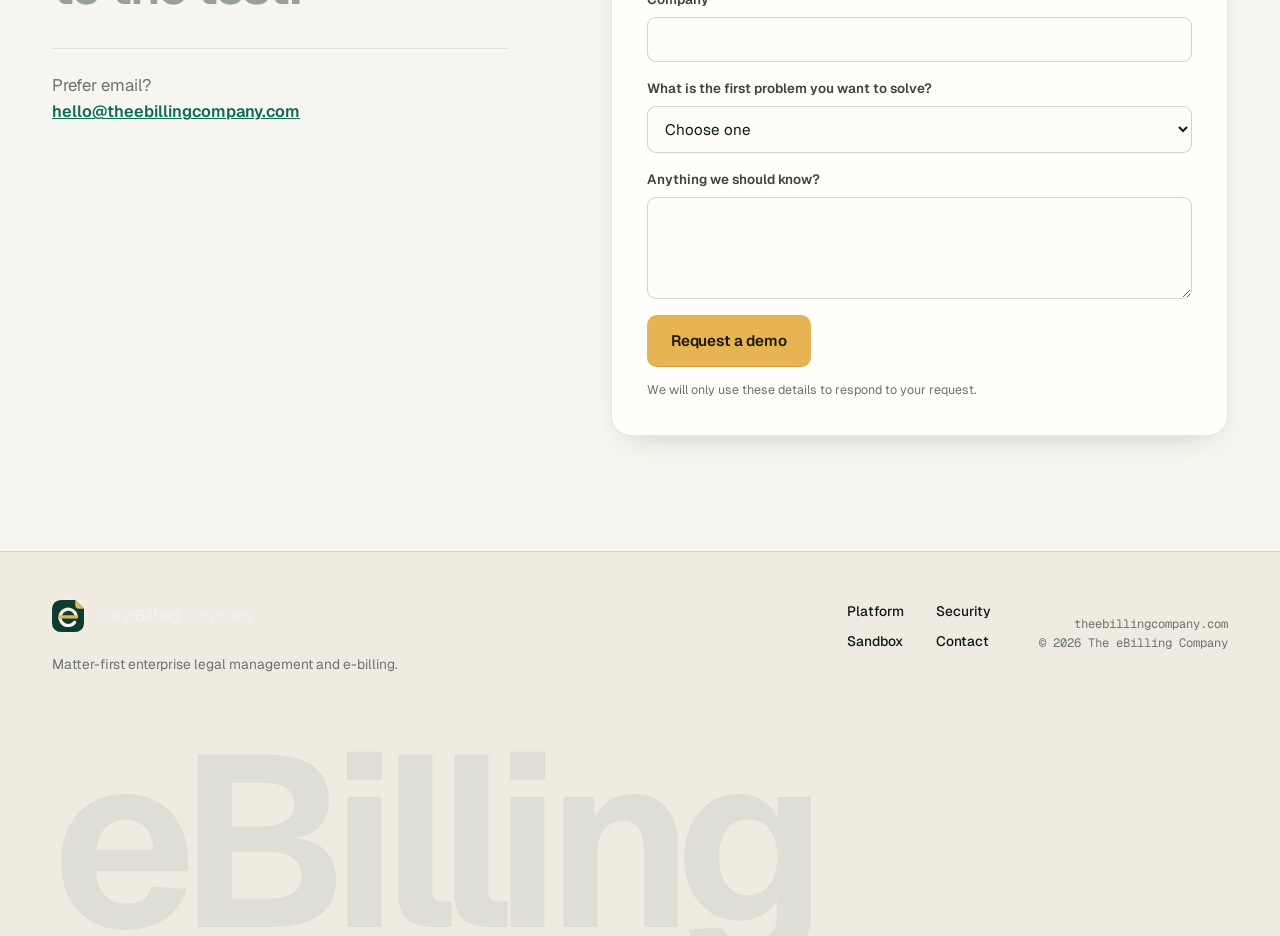
==== commit d084a2a4: "content: Weston 10/4 homepage — intake to invoice, budgets chapter, accounts payable bullets, plain-" ====
--- a/index.html
+++ b/index.html
@@ -85,7 +85,7 @@
       <div class="hero-copy">
         <p class="eyebrow eyebrow-light">Intelligent legal workflows, beautifully simplified.</p>
         <h1>Run legal work <span class="tone">from first request to final payment.</span></h1>
-        <p class="lede">One platform for in-house legal, from intake to AP.</p>
+        <p class="lede">One platform for in-house legal, from intake to invoice.</p>
         <div class="hero-cta">
           <a class="btn btn-primary" href="#contact">Request a demo</a>
           <a class="btn btn-ghost" href="#chapters">See how it works</a>
@@ -140,7 +140,7 @@
         <nav class="chapter-nav" aria-label="How it works">
           <a href="#ch-intake" class="on"><small>Intake</small>Capture the request</a>
           <a href="#ch-matters"><small>Operate</small>Run the matter</a>
-          <a href="#ch-firms"><small>Collaborate</small>Work with firms</a>
+          <a href="#ch-budgets"><small>Budget</small>Agree the budget</a>
           <a href="#ch-spend"><small>Control</small>Review the spend</a>
           <a href="#ch-finance"><small>Close</small>Pay and report</a>
         </nav>
@@ -157,7 +157,7 @@
               <div class="strip-cell" aria-hidden="true">
                 <div class="mini-card">
                   <div class="mc-top"><span class="pill">New request</span><span class="mono">REQ-■■■</span></div>
-                  <strong>Supplier contract review</strong>
+                  <strong>Contract dispute with supplier</strong>
                   <dl><dt>Department</dt><dd><b class="x" style="width:5.5em"></b></dd><dt>Needed by</dt><dd>Friday</dd><dt>Assigned to</dt><dd><b class="x" style="width:4.5em"></b></dd></dl>
                   <span class="mc-btn">New matter from request</span>
                 </div>
@@ -186,24 +186,24 @@
             </div>
           </article>
 
-          <article id="ch-firms" class="chapter reveal" style="--c:#e7e1f6;--c2:#d6ccf0;--ci:#5a4799">
-            <div class="chapter-copy">
-              <p class="chapter-kicker">03 · Collaborate</p>
-              <h3>Firms fix it at the source.</h3>
-              <p>Firms submit LEDES, PDF, spreadsheet or manual invoices, fix validation findings and resubmit, and keep their timekeepers, rates and budgets current with you, all behind database-enforced boundaries.</p>
-            </div>
-            <div class="iso" aria-hidden="true"><div class="iso-plane cols-4 network"><span class="chip node n-in"><i></i><b>Invoice submitted</b></span><span class="chip node n-tk"><i></i><b>Timekeeper added</b></span><span class="chip node n-rt"><i></i><b>Rate proposed</b></span><span class="chip node n-bd"><i></i><b>Budget proposed</b></span><span class="chip node n-ac"><i></i><b>Budget approved</b></span><span class="chip node n-up"><i></i><b>Status update posted</b></span><span class="chip node n-in"><i></i><b>Correction resubmitted</b></span><span class="chip node n-in"><i></i><b>LEDES file uploaded</b></span><span class="chip node n-rt"><i></i><b>Rate approved</b></span><span class="chip node n-bd"><i></i><b>Budget revised</b></span><span class="chip node n-tk"><i></i><b>Timekeeper approved</b></span><span class="chip node n-ac"><i></i><b>Rate submitted</b></span><span class="chip node n-in"><i></i><b>Invoice submitted</b></span><span class="chip node n-tk"><i></i><b>Timekeeper added</b></span><span class="chip node n-rt"><i></i><b>Rate proposed</b></span><span class="chip node n-bd"><i></i><b>Budget proposed</b></span><span class="chip node n-ac"><i></i><b>Budget approved</b></span><span class="chip node n-up"><i></i><b>Status update posted</b></span><span class="chip node n-in"><i></i><b>Correction resubmitted</b></span><span class="chip node n-in"><i></i><b>LEDES file uploaded</b></span><span class="chip node n-rt"><i></i><b>Rate approved</b></span><span class="chip node n-bd"><i></i><b>Budget revised</b></span><span class="chip node n-tk"><i></i><b>Timekeeper approved</b></span><span class="chip node n-ac"><i></i><b>Rate submitted</b></span></div></div>
-            <div class="strip">
-              <div class="strip-cell" aria-hidden="true">
-        <div class="firm-proof" aria-label="Illustration of a firm invoice submission check">
-          <div class="firm-proof-head"><span>Invoice INV-10487</span><strong>Returned with findings</strong></div>
-          <div class="proof-row good"><span>✓</span><p><b>Matter matched</b><small>Northstar commercial dispute</small></p></div>
-          <div class="proof-row good"><span>✓</span><p><b>Approved timekeepers</b><small>12 of 12 recognized</small></p></div>
-          <div class="proof-row alert"><span>!</span><p><b>One rate needs attention</b><small>Correct the line or add context</small></p></div>
-          <button type="button" disabled>Correct &amp; resubmit</button>
+          <article id="ch-budgets" class="chapter reveal" style="--c:#e7e1f6;--c2:#d6ccf0;--ci:#5a4799">
+            <div class="chapter-copy">
+              <p class="chapter-kicker">03 · Budget</p>
+              <h3>Budgets agreed before the work.</h3>
+              <p>Set the budget the way the matter runs: for the life of the matter, by year, quarter or month, or phase by phase. Law firms submit budgets and revisions through their portal, your team reviews and approves them, and every invoice is measured against what was agreed.</p>
+            </div>
+            <div class="iso" aria-hidden="true"><div class="iso-plane cols-4 network"><span class="chip node n-bd"><i></i><b>Budget proposed</b></span><span class="chip node n-ac"><i></i><b>Budget approved</b></span><span class="chip node n-rt"><i></i><b>Phase budget</b></span><span class="chip node n-in"><i></i><b>Revision submitted</b></span><span class="chip node n-tk"><i></i><b>Annual budget</b></span><span class="chip node n-up"><i></i><b>80% consumed</b></span><span class="chip node n-bd"><i></i><b>Quarterly budget</b></span><span class="chip node n-ac"><i></i><b>Life-of-matter budget</b></span><span class="chip node n-rt"><i></i><b>Budget revised</b></span><span class="chip node n-in"><i></i><b>Monthly budget</b></span><span class="chip node n-tk"><i></i><b>Revision approved</b></span><span class="chip node n-up"><i></i><b>Allocation split</b></span><span class="chip node n-bd"><i></i><b>Budget proposed</b></span><span class="chip node n-ac"><i></i><b>Budget approved</b></span><span class="chip node n-rt"><i></i><b>Phase budget</b></span><span class="chip node n-in"><i></i><b>Revision submitted</b></span><span class="chip node n-tk"><i></i><b>Annual budget</b></span><span class="chip node n-up"><i></i><b>80% consumed</b></span><span class="chip node n-bd"><i></i><b>Quarterly budget</b></span><span class="chip node n-ac"><i></i><b>Life-of-matter budget</b></span><span class="chip node n-rt"><i></i><b>Budget revised</b></span><span class="chip node n-in"><i></i><b>Monthly budget</b></span><span class="chip node n-tk"><i></i><b>Revision approved</b></span><span class="chip node n-up"><i></i><b>Allocation split</b></span></div></div>
+            <div class="strip">
+              <div class="strip-cell" aria-hidden="true">
+        <div class="firm-proof" aria-label="Illustration of a law firm budget submitted for approval">
+          <div class="firm-proof-head"><span>Phase budget · Commercial litigation</span><strong>Submitted by firm</strong></div>
+          <div class="proof-row good"><span>✓</span><p><b>Case assessment</b><small>$40,000 · within guidelines</small></p></div>
+          <div class="proof-row good"><span>✓</span><p><b>Discovery</b><small>$120,000 · within guidelines</small></p></div>
+          <div class="proof-row alert"><span>!</span><p><b>Trial preparation</b><small>$90,000 · above last approved, needs review</small></p></div>
+          <button type="button" disabled>Approve budget</button>
         </div>
               </div>
-              <div class="strip-cell facts-cell"><ul class="ch-facts"><li>LEDES, PDF and manual invoice submission</li><li>Findings go back to the firm before the client sees the invoice</li><li>Timekeeper, rate and budget submissions you approve</li></ul></div>
+              <div class="strip-cell facts-cell"><ul class="ch-facts"><li>Life-of-matter, annual, quarterly, monthly and phase budgets</li><li>Firms submit budgets and revisions for your approval</li><li>Spend tracked against the approved budget, with alerts as it runs low</li></ul></div>
             </div>
           </article>
 
@@ -211,7 +211,7 @@
             <div class="chapter-copy">
               <p class="chapter-kicker">04 · Control</p>
               <h3>Review with the matter beside it.</h3>
-              <p>Every invoice and every line is checked against your outside counsel billing guidelines, structured rules, budgets and matter-specific guidelines, with AI review surfacing what rules alone can miss. Cited flags, line-level adjustments and escalation thresholds keep review fast and defensible.</p>
+              <p>Firms submit invoices through their portal and fix validation findings before you see them. Every invoice and every line is checked against your outside counsel billing guidelines, structured rules, budgets and matter-specific guidelines, with AI review surfacing what rules alone can miss. Cited flags, line-level adjustments and escalation thresholds keep review fast and defensible.</p>
             </div>
             <div class="iso" aria-hidden="true"><div class="iso-plane cols-4 invoices"><span class="icard"><em>Block billing</em><b class="x" style="width:62%"></b><b class="x" style="width:38%"></b><i><b class="x amt"></b></i></span><span class="icard"><em>Vague narrative</em><b class="x" style="width:69%"></b><b class="x" style="width:49%"></b><i><b class="x amt"></b></i></span><span class="icard"><em>Rate above approved</em><b class="x" style="width:76%"></b><b class="x" style="width:60%"></b><i><b class="x amt"></b></i></span><span class="icard"><em>Unapproved timekeeper</em><b class="x" style="width:83%"></b><b class="x" style="width:71%"></b><i><b class="x amt"></b></i></span><span class="icard"><em>Daily hours cap</em><b class="x" style="width:90%"></b><b class="x" style="width:42%"></b><i><b class="x amt"></b></i></span><span class="icard"><em>Over PO limit</em><b class="x" style="width:67%"></b><b class="x" style="width:53%"></b><i><b class="x amt"></b></i></span><span class="icard"><em>Billing timeliness</em><b class="x" style="width:74%"></b><b class="x" style="width:64%"></b><i><b class="x amt"></b></i></span><span class="icard"><em>Missing task code</em><b class="x" style="width:81%"></b><b class="x" style="width:75%"></b><i><b class="x amt"></b></i></span><span class="icard"><em>Block billing</em><b class="x" style="width:88%"></b><b class="x" style="width:46%"></b><i><b class="x amt"></b></i></span><span class="icard"><em>Vague narrative</em><b class="x" style="width:65%"></b><b class="x" style="width:57%"></b><i><b class="x amt"></b></i></span><span class="icard"><em>Rate above approved</em><b class="x" style="width:72%"></b><b class="x" style="width:68%"></b><i><b class="x amt"></b></i></span><span class="icard"><em>Unapproved timekeeper</em><b class="x" style="width:79%"></b><b class="x" style="width:39%"></b><i><b class="x amt"></b></i></span><span class="icard"><em>Daily hours cap</em><b class="x" style="width:86%"></b><b class="x" style="width:50%"></b><i><b class="x amt"></b></i></span><span class="icard"><em>Over PO limit</em><b class="x" style="width:63%"></b><b class="x" style="width:61%"></b><i><b class="x amt"></b></i></span><span class="icard"><em>Billing timeliness</em><b class="x" style="width:70%"></b><b class="x" style="width:72%"></b><i><b class="x amt"></b></i></span><span class="icard"><em>Missing task code</em><b class="x" style="width:77%"></b><b class="x" style="width:43%"></b><i><b class="x amt"></b></i></span><span class="icard"><em>Block billing</em><b class="x" style="width:84%"></b><b class="x" style="width:54%"></b><i><b class="x amt"></b></i></span><span class="icard"><em>Vague narrative</em><b class="x" style="width:91%"></b><b class="x" style="width:65%"></b><i><b class="x amt"></b></i></span><span class="icard"><em>Rate above approved</em><b class="x" style="width:68%"></b><b class="x" style="width:76%"></b><i><b class="x amt"></b></i></span><span class="icard"><em>Unapproved timekeeper</em><b class="x" style="width:75%"></b><b class="x" style="width:47%"></b><i><b class="x amt"></b></i></span><span class="icard"><em>Daily hours cap</em><b class="x" style="width:82%"></b><b class="x" style="width:58%"></b><i><b class="x amt"></b></i></span><span class="icard"><em>Over PO limit</em><b class="x" style="width:89%"></b><b class="x" style="width:69%"></b><i><b class="x amt"></b></i></span><span class="icard"><em>Billing timeliness</em><b class="x" style="width:66%"></b><b class="x" style="width:40%"></b><i><b class="x amt"></b></i></span><span class="icard"><em>Missing task code</em><b class="x" style="width:73%"></b><b class="x" style="width:51%"></b><i><b class="x amt"></b></i></span></div></div>
             <div class="strip">
@@ -247,7 +247,7 @@
                   <div class="mc-chart"><i style="height:58%"></i><i style="height:82%"></i><i style="height:40%"></i><i style="height:66%"></i><i class="g" style="height:92%"></i><i style="height:50%"></i></div>
                 </div>
               </div>
-              <div class="strip-cell facts-cell"><ul class="ch-facts"><li>AP-ready batches with cost allocations</li><li>Paid status once payment details come back from AP</li><li>Scheduled Excel and PDF reports</li></ul></div>
+              <div class="strip-cell facts-cell"><ul class="ch-facts"><li>Approved invoices batched for accounts payable with their cost allocations</li><li>Marked Paid as soon as payment details come back</li><li>Scheduled Excel and PDF reports</li></ul></div>
             </div>
           </article>
         </div>
@@ -260,9 +260,9 @@
         <h2>Controls <span class="tone">beneath the interface.</span></h2>
       </div>
       <div class="sec-grid">
-        <article class="reveal"><span>01</span><h3>Database-enforced walls</h3><p>Tenant, matter and firm isolation in PostgreSQL row-level security.</p></article>
-        <article class="reveal"><span>02</span><h3>Append-only audit</h3><p>Every material change records who acted, what changed and when.</p></article>
-        <article class="reveal"><span>03</span><h3>Human-controlled AI</h3><p>Cited suggestions. People make the call.</p></article>
+        <article class="reveal"><span>01</span><h3>Strict data boundaries</h3><p>Your matters, outside counsel and financial data are securely walled off and isolated by design.</p></article>
+        <article class="reveal"><span>02</span><h3>Unalterable audit log</h3><p>A permanent, trusted record of every material change: who acted, what was edited, and when.</p></article>
+        <article class="reveal"><span>03</span><h3>AI proposes. You decide.</h3><p>ELM surfaces intelligent insights and flags issues, but your legal team always makes the final call.</p></article>
       </div>
       <a class="claim-link light reveal" href="/security.html">Read the security architecture <span aria-hidden="true">→</span></a>
     </section>
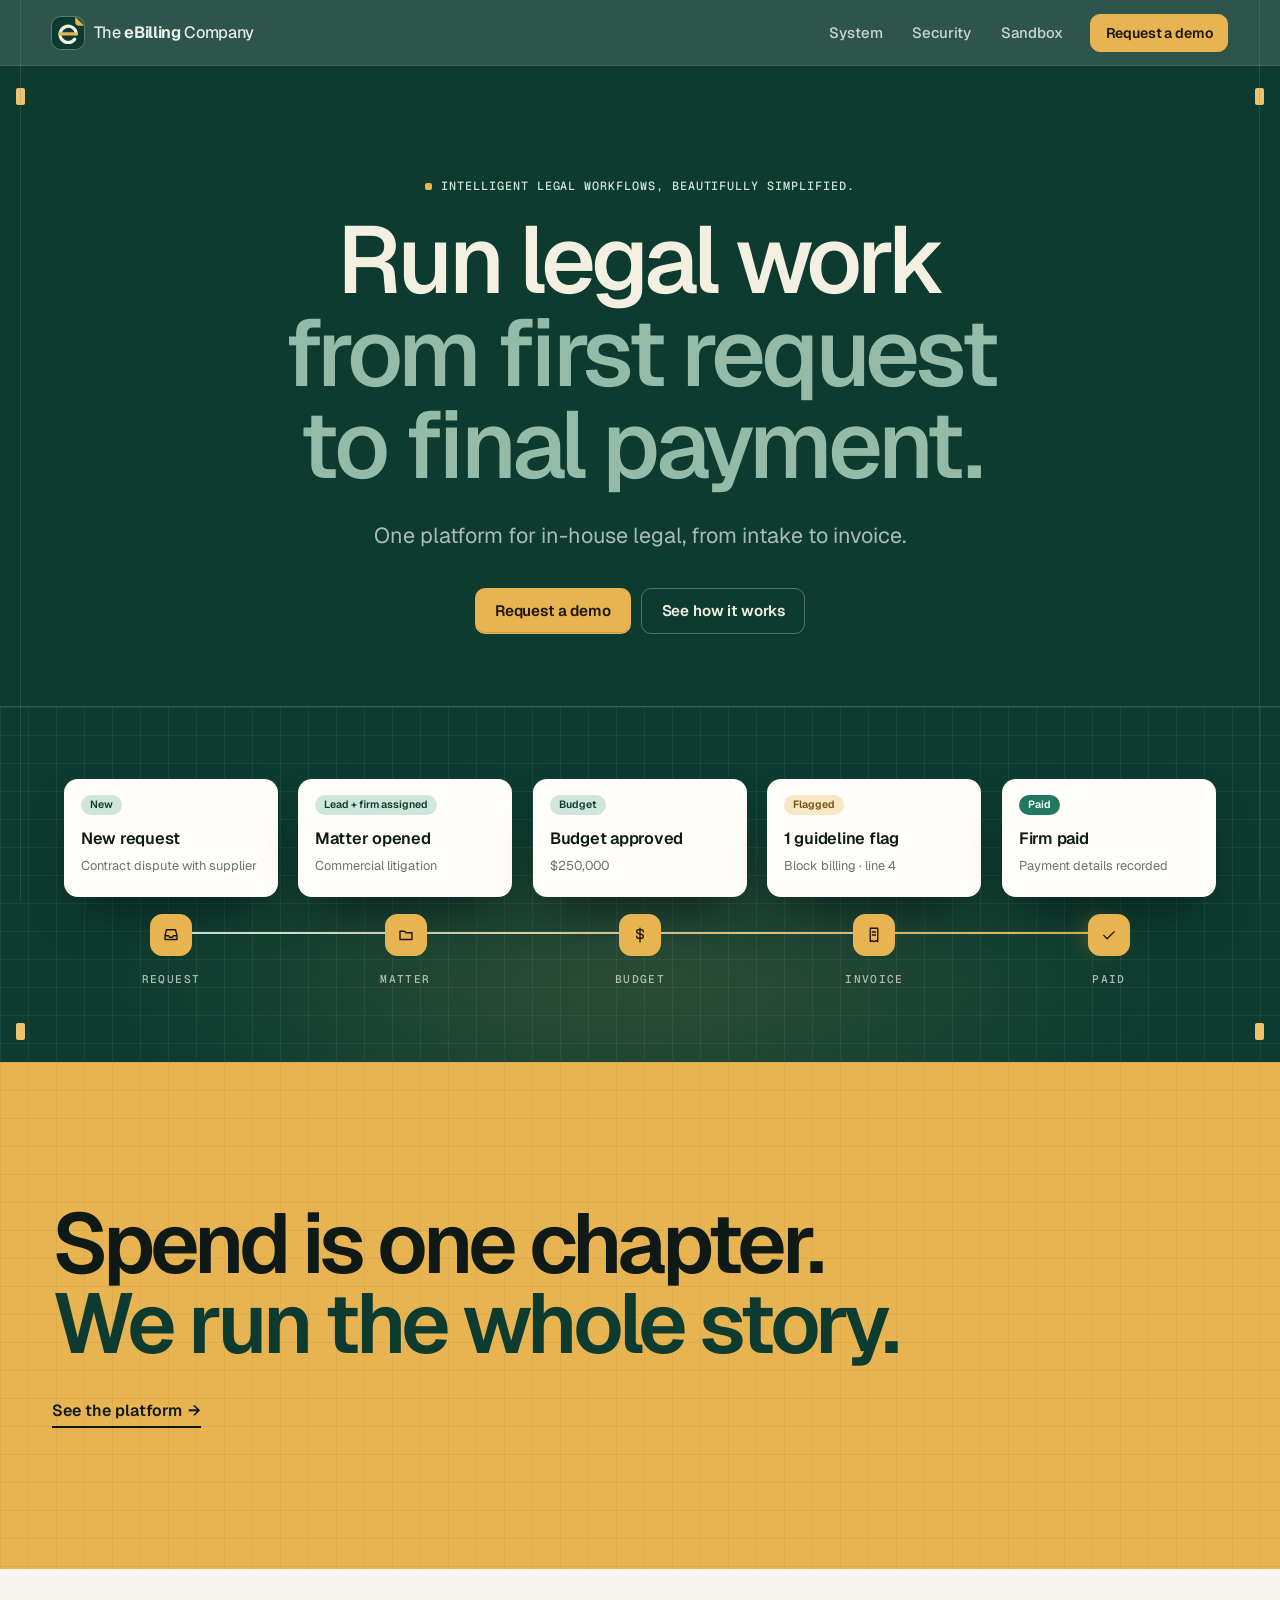
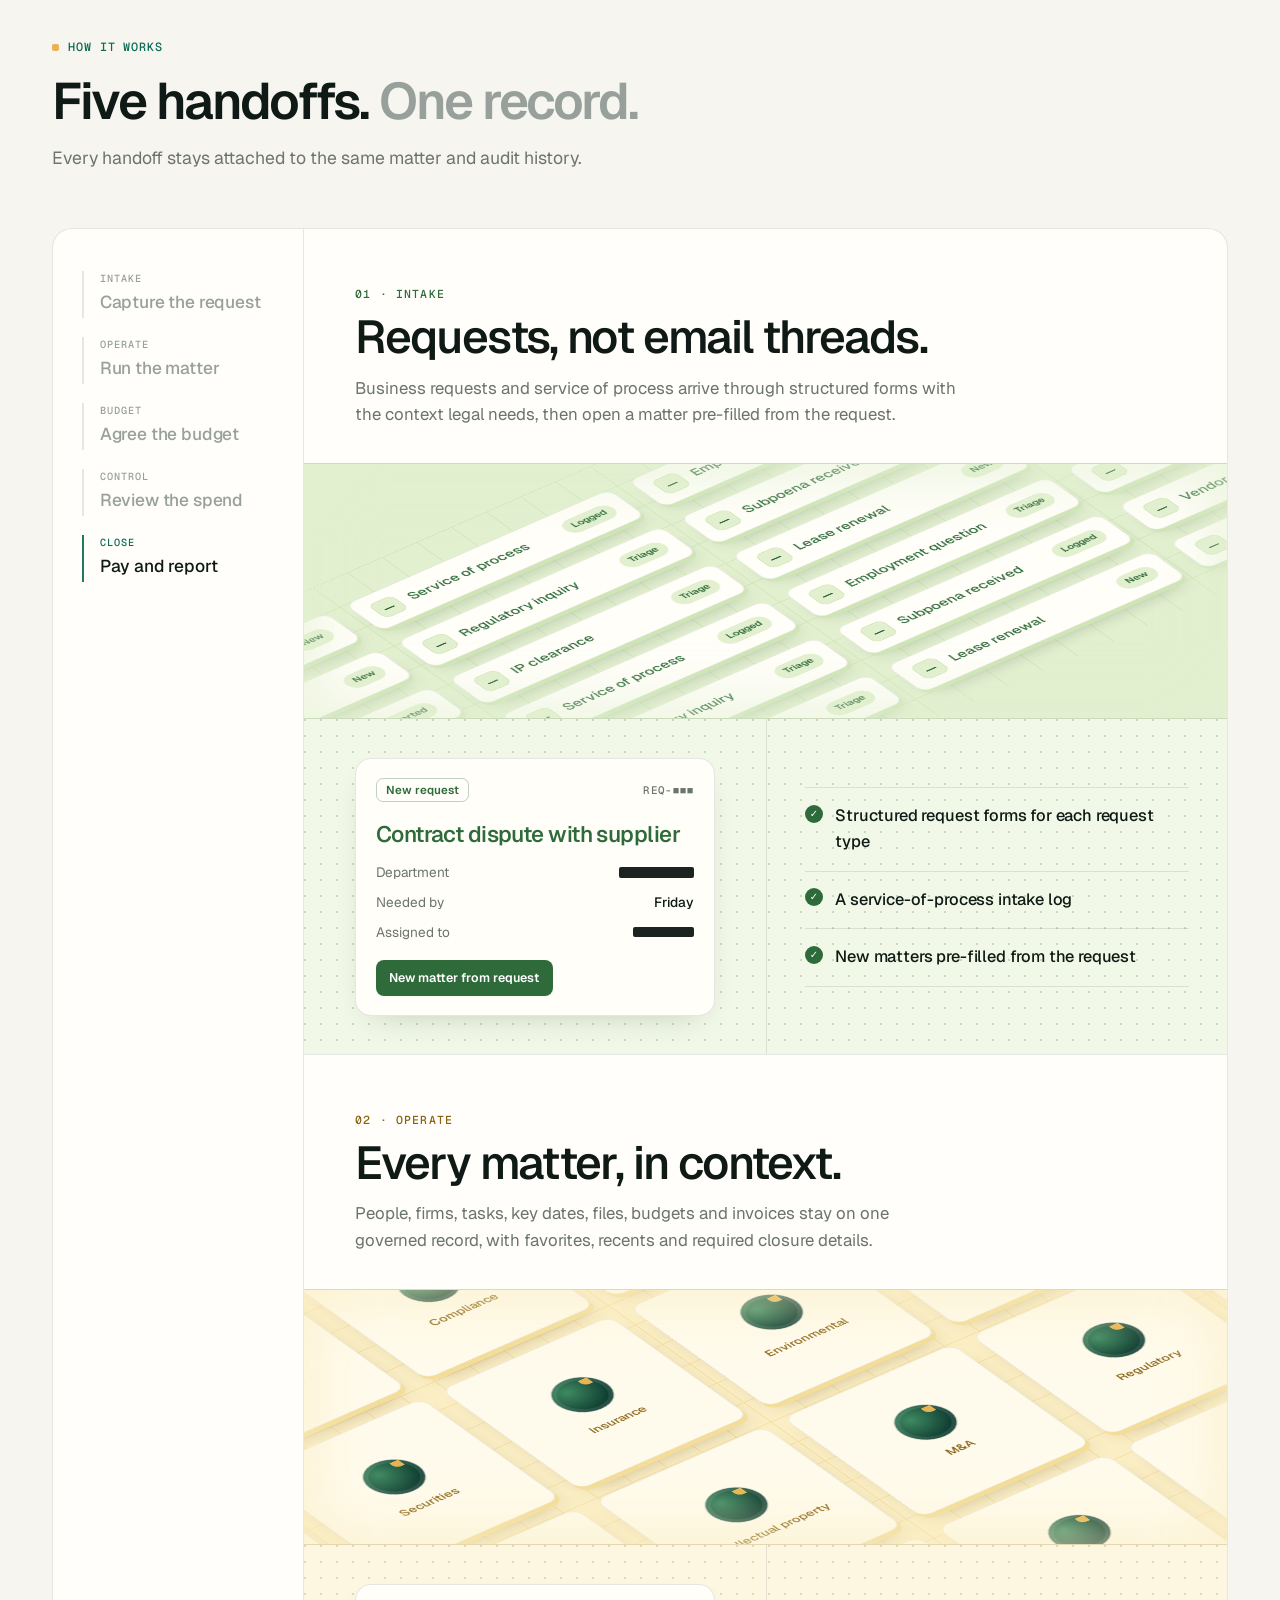
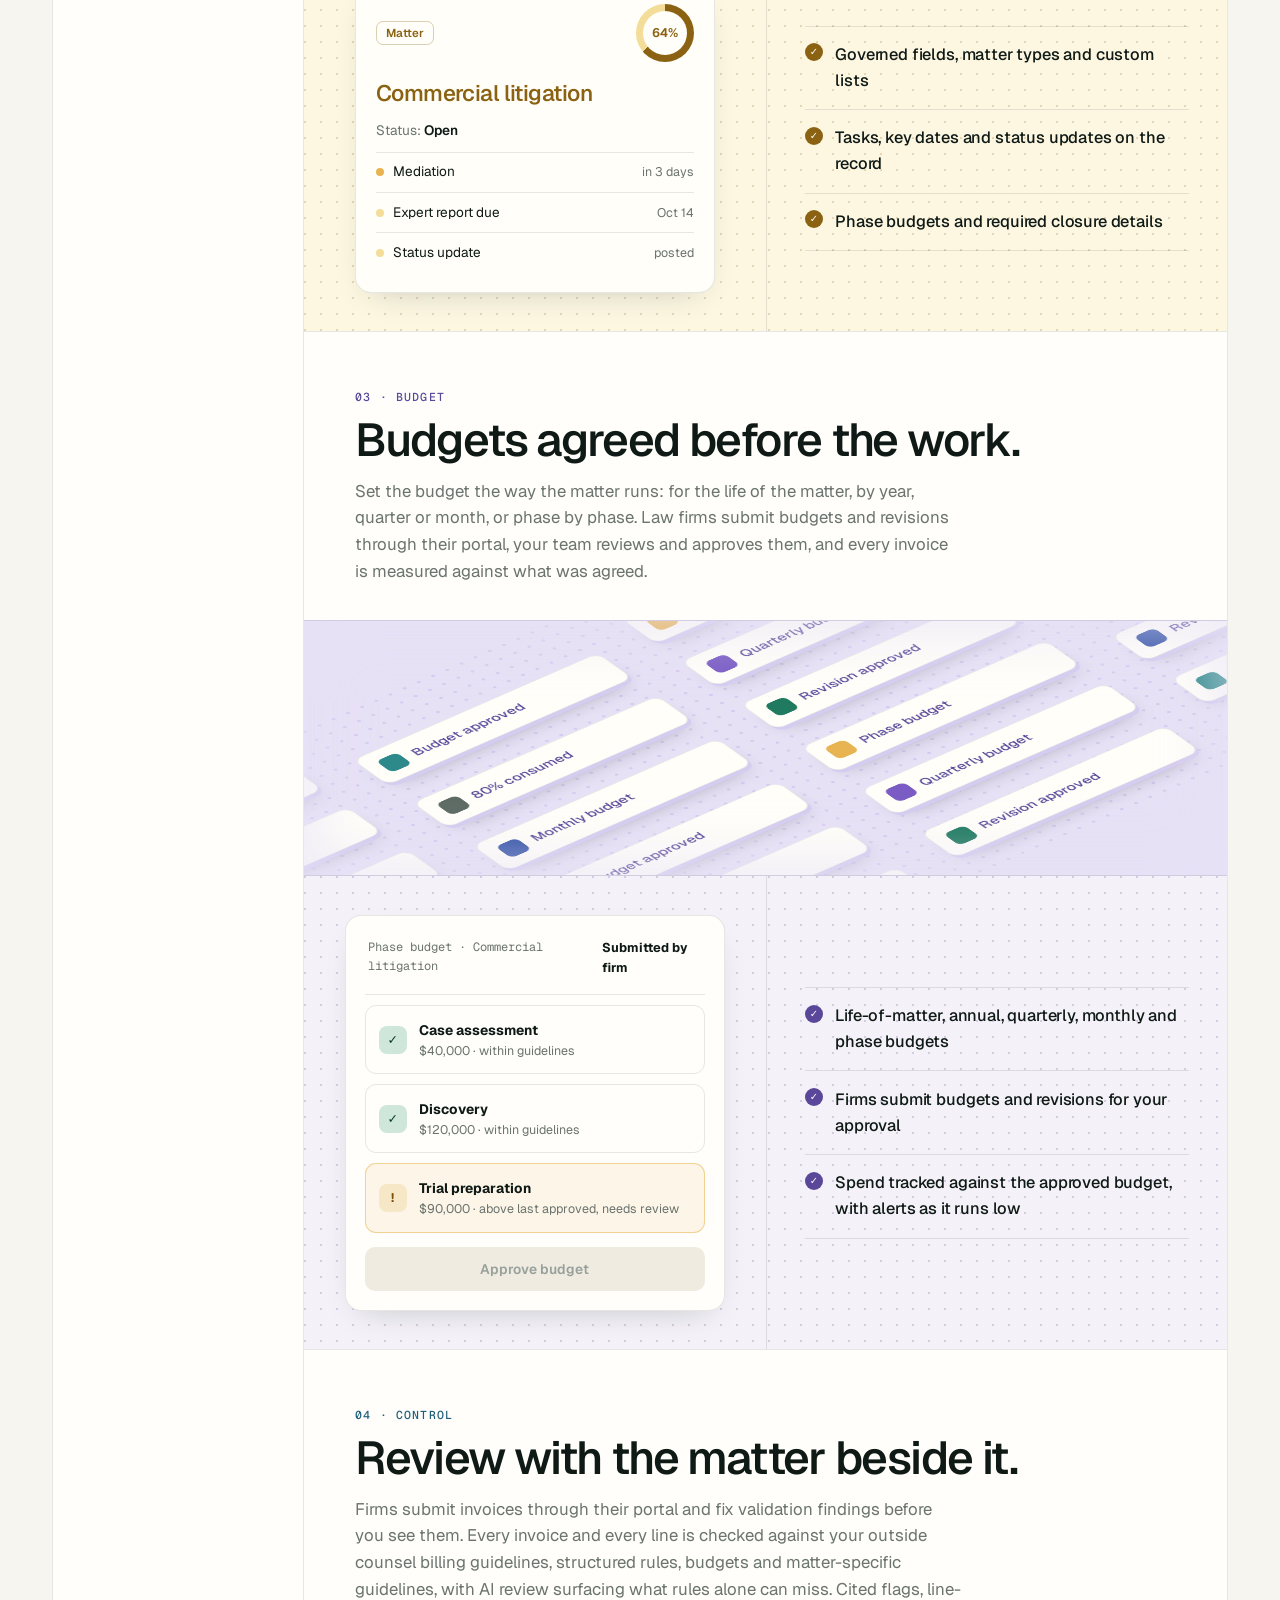
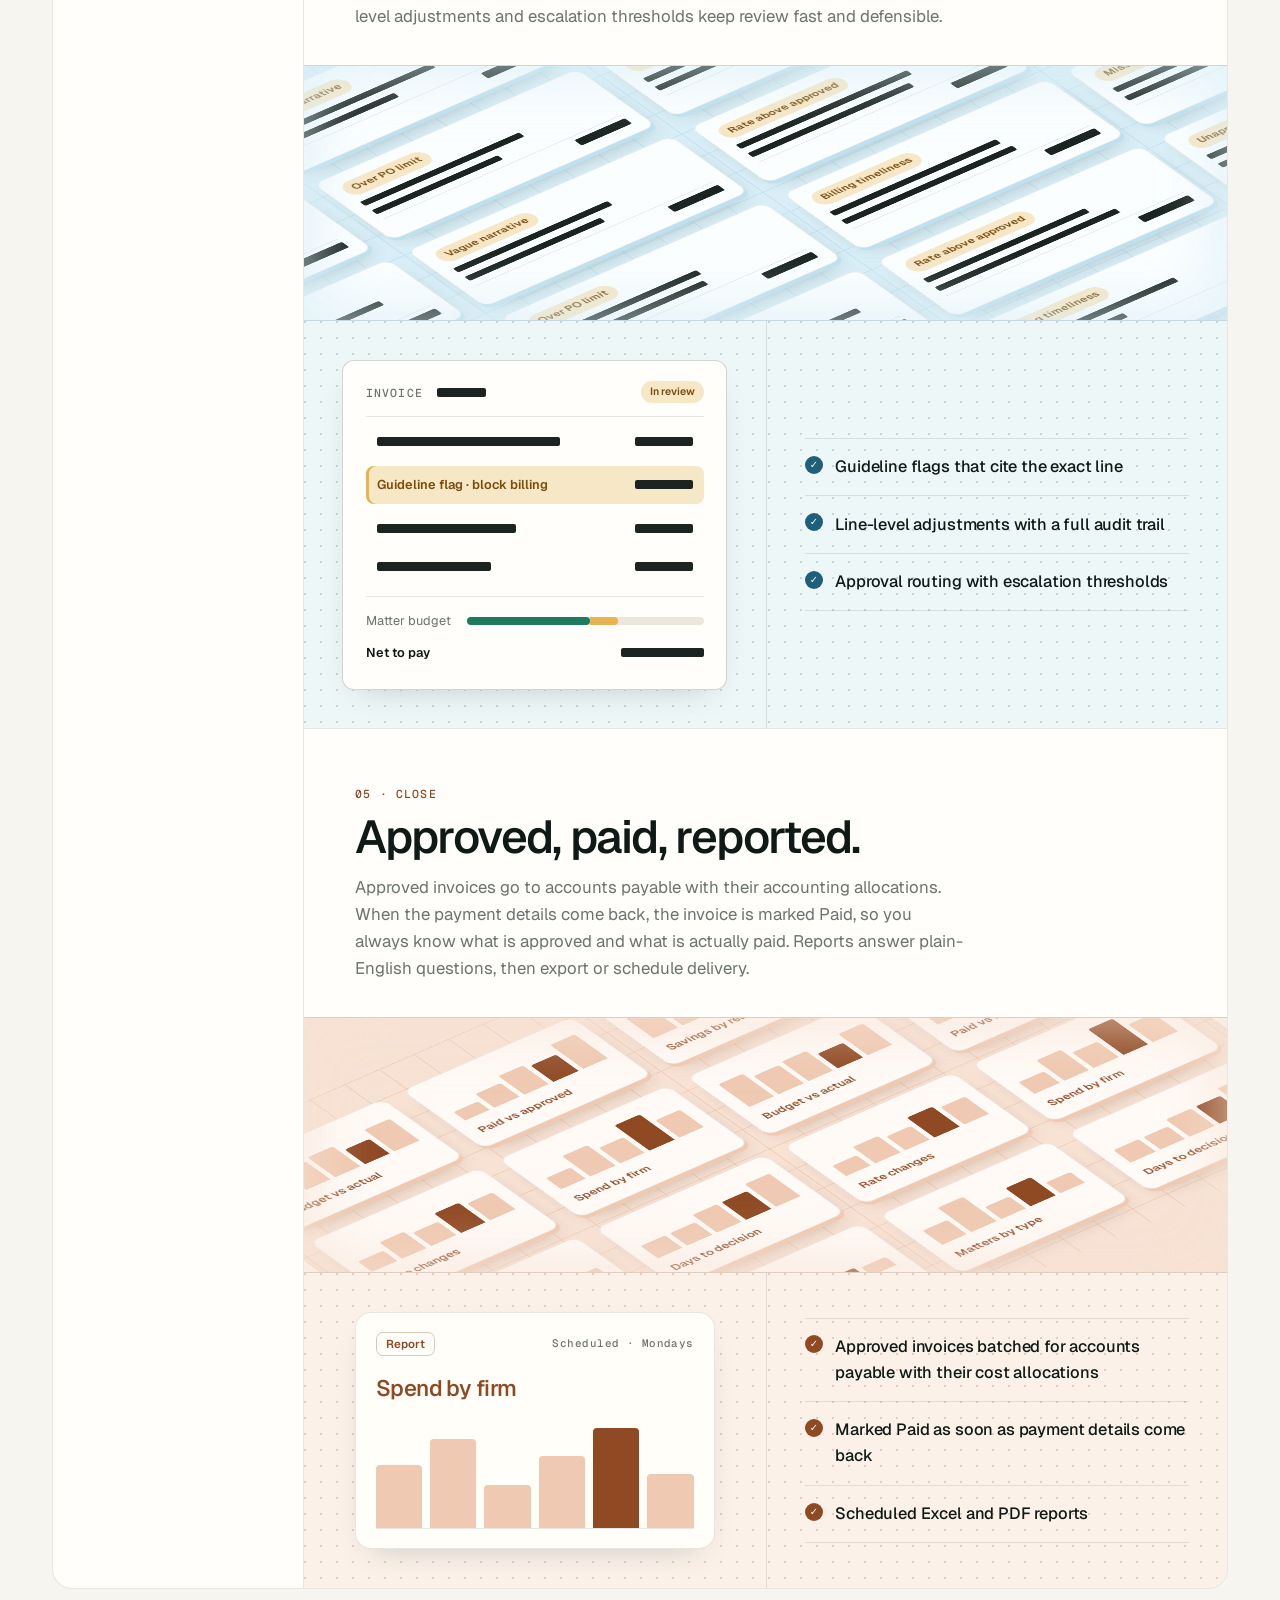
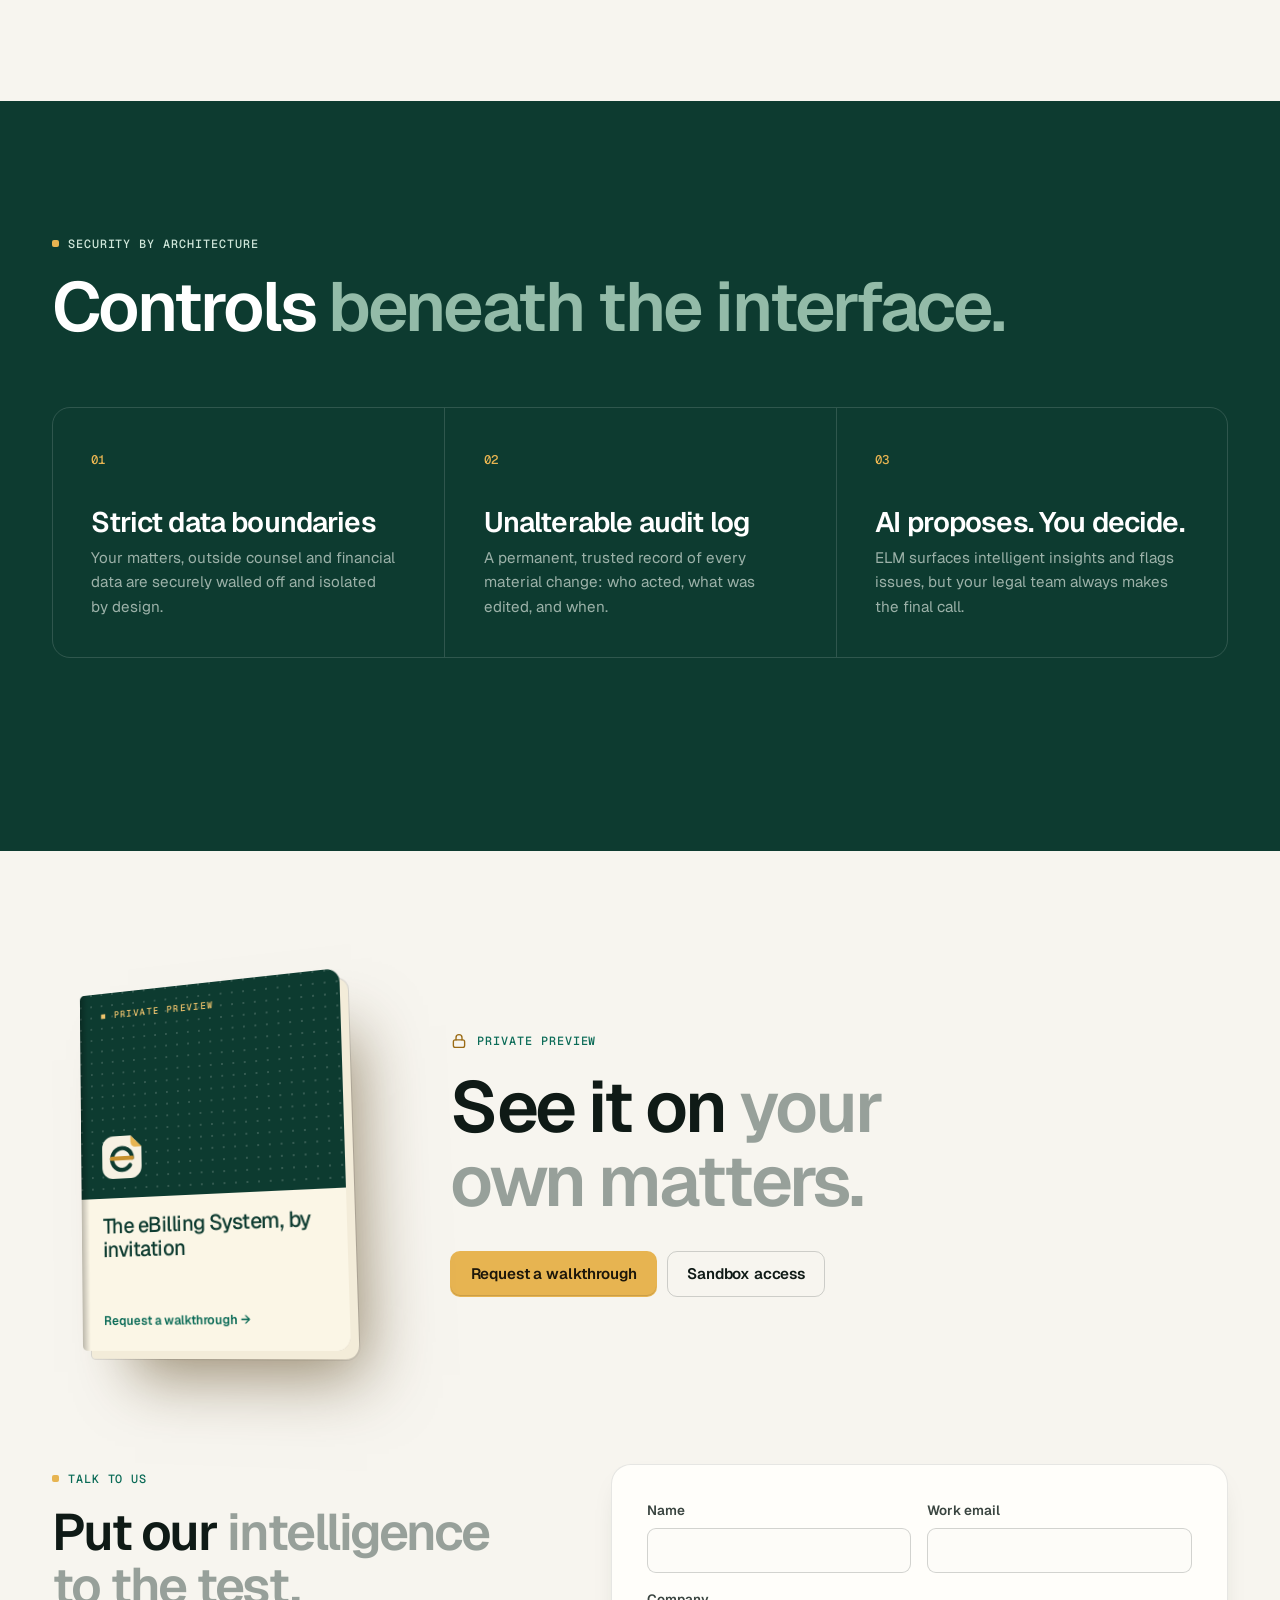
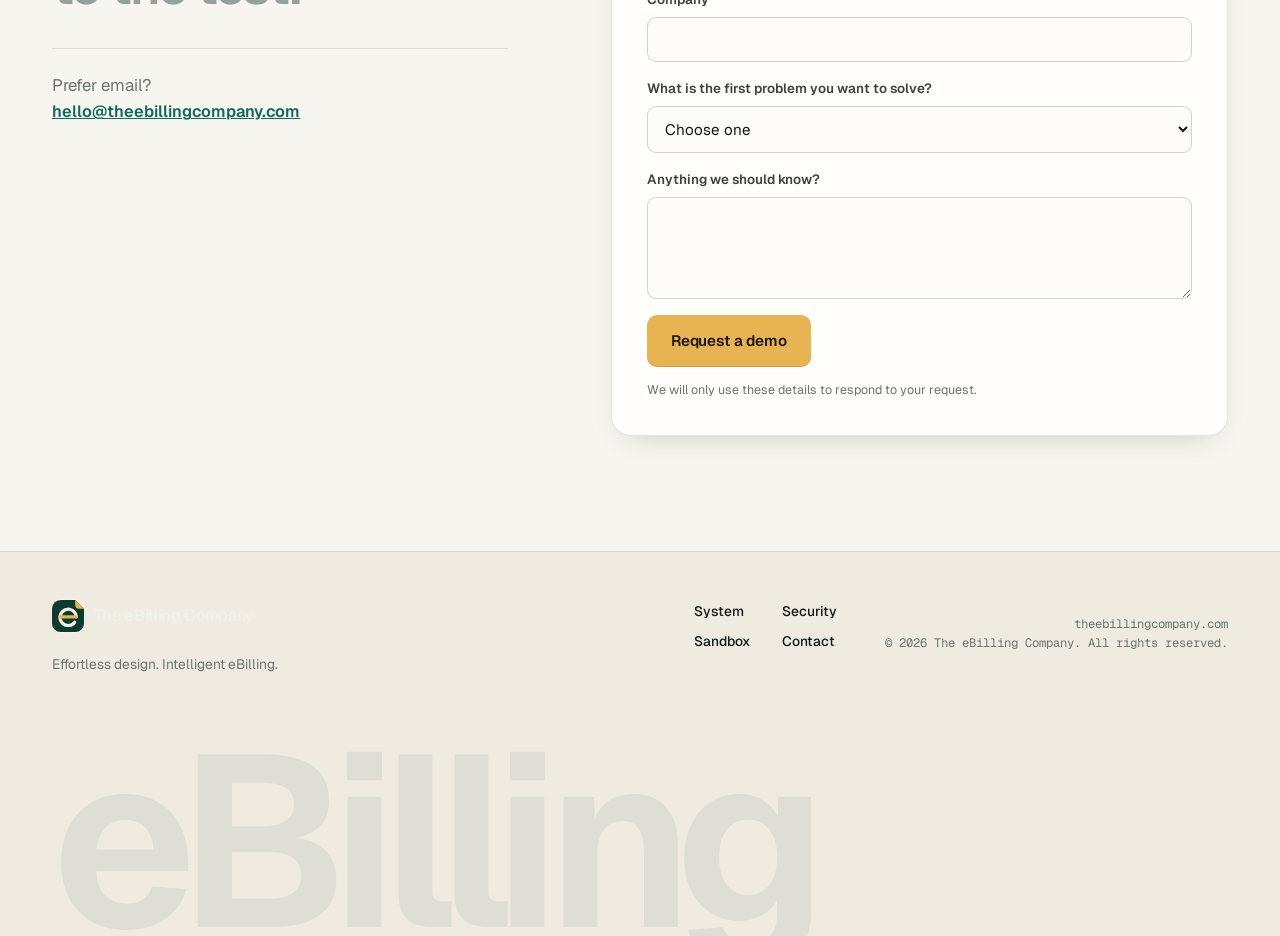
==== commit 9b3db18e: "content: Weston 10/4 platform page rewrite; nav Platform -> System; footer tagline and rights line C" ====
--- a/index.html
+++ b/index.html
@@ -72,7 +72,7 @@
       <span>The <strong>eBilling</strong> Company</span>
     </a>
     <nav class="site-nav" aria-label="Primary navigation">
-      <a href="/platform.html">Platform</a>
+      <a href="/platform.html">System</a>
       <a href="/security.html">Security</a>
       <a href="/sandbox.html">Sandbox</a>
       <a class="btn btn-small btn-outline" href="#contact">Request a demo</a>
@@ -320,10 +320,10 @@
         <span class="brand-mark" aria-hidden="true"><img src="/brand-mark.svg" width="32" height="32" alt=""></span>
         <span>The <strong>eBilling</strong> Company</span>
       </a>
-      <p>Matter-first enterprise legal management and e-billing.</p>
+      <p>Effortless design. Intelligent eBilling.</p>
     </div>
-    <nav aria-label="Footer navigation"><a href="/platform.html">Platform</a><a href="/security.html">Security</a><a href="/sandbox.html">Sandbox</a><a href="mailto:hello@theebillingcompany.com">Contact</a></nav>
-    <p class="foot-meta">theebillingcompany.com<br />© 2026 The eBilling Company</p>
+    <nav aria-label="Footer navigation"><a href="/platform.html">System</a><a href="/security.html">Security</a><a href="/sandbox.html">Sandbox</a><a href="mailto:hello@theebillingcompany.com">Contact</a></nav>
+    <p class="foot-meta">theebillingcompany.com<br />© 2026 The eBilling Company. All rights reserved.</p>
     <div class="foot-word" aria-hidden="true">eBilling</div>
   </footer>
   <script>
--- a/styles.css
+++ b/styles.css
@@ -489,6 +489,8 @@
 .page-hero { max-width: var(--max); margin: 0 auto; padding: clamp(3.5rem, 8vw, 6.5rem) 1.25rem clamp(3.5rem, 7vw, 5.5rem); }
 .page-hero-grid { display: grid; grid-template-columns: minmax(0, 1.1fr) minmax(0, 0.9fr); gap: clamp(2.5rem, 7vw, 6rem); align-items: end; }
 .page-hero h1 { max-width: 16ch; font-size: clamp(2.6rem, 5.6vw, 4.8rem); }
+/* Longer two-sentence heroes (Sandbox) run smaller and wider so they stay ~4 lines. */
+.page-hero h1.h1-long { max-width: 20ch; font-size: clamp(2.3rem, 4.2vw, 3.6rem); }
 .page-hero .lede { max-width: 44rem; }
 .breadcrumb { margin: 0 0 1.6rem; color: var(--muted); font: 500 0.76rem/1.3 var(--mono); letter-spacing: 0.04em; }
 .breadcrumb a { color: var(--green-ink); text-decoration: none; }
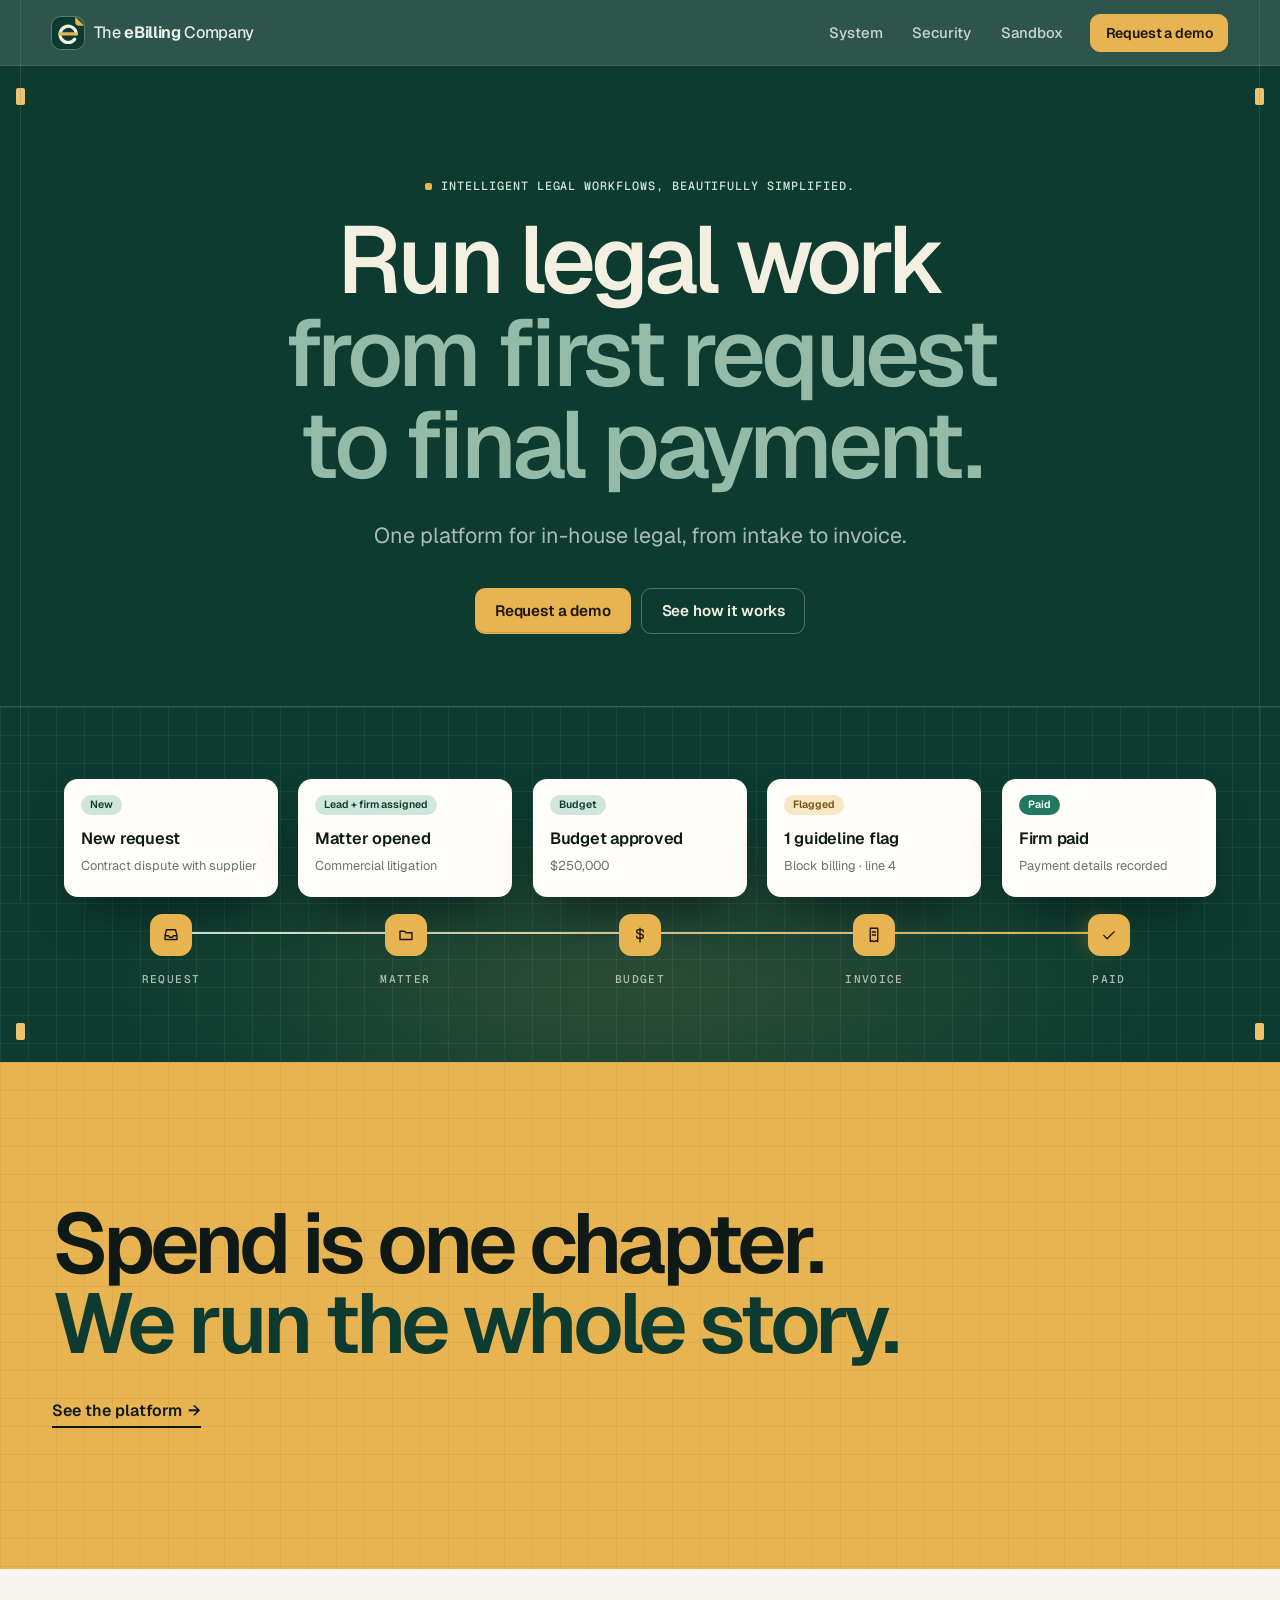
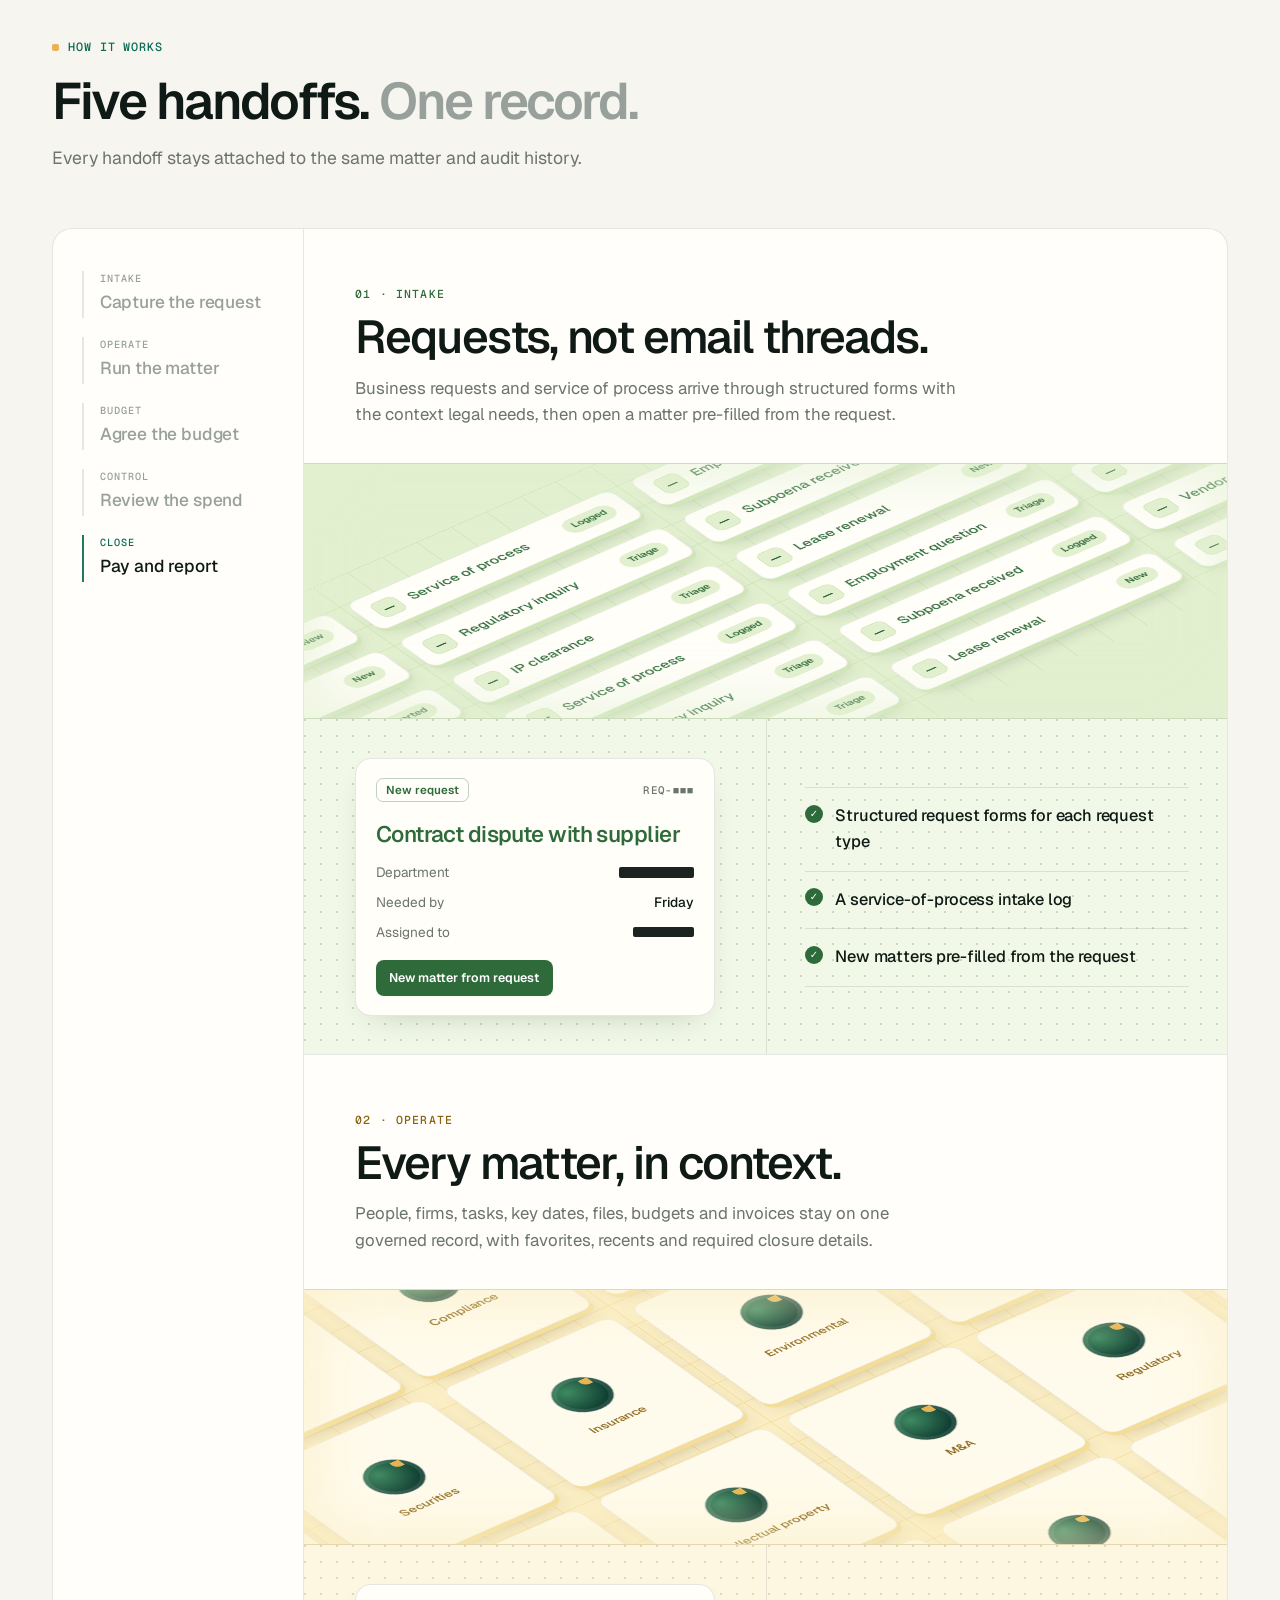
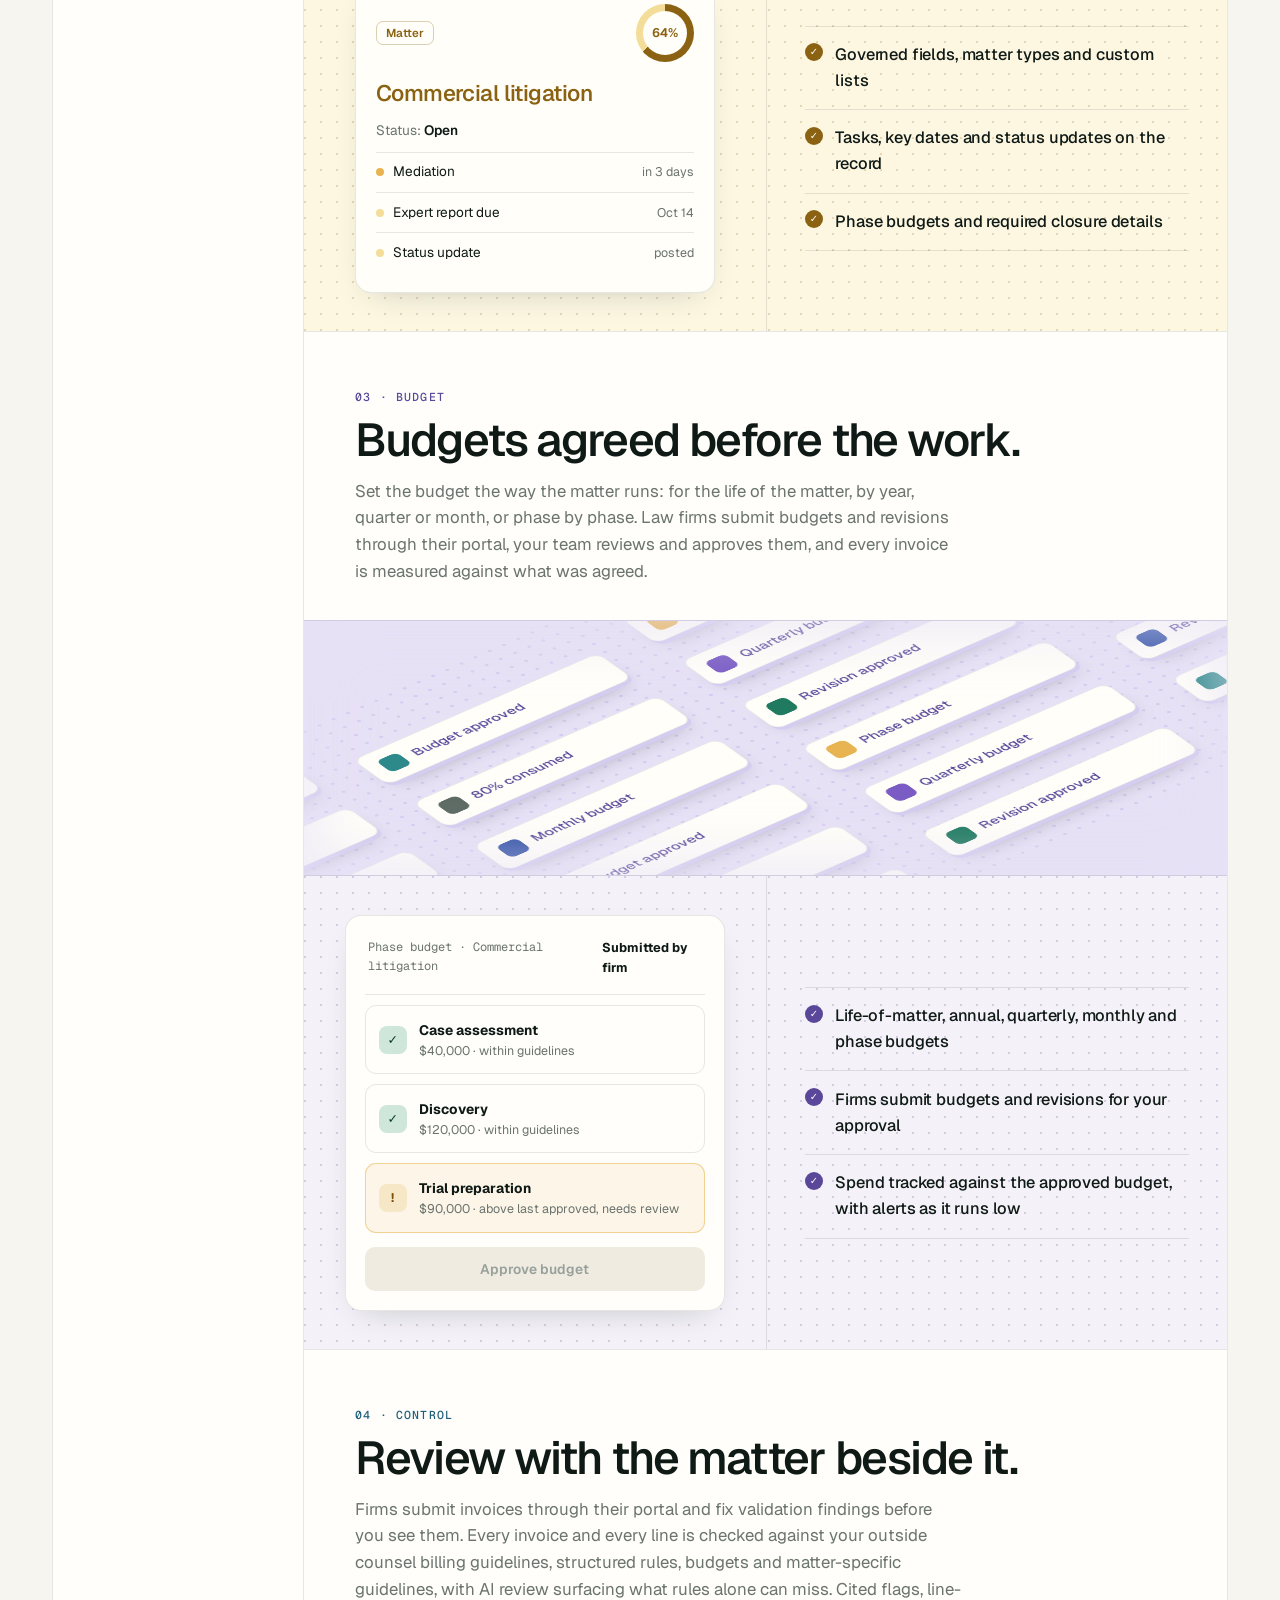
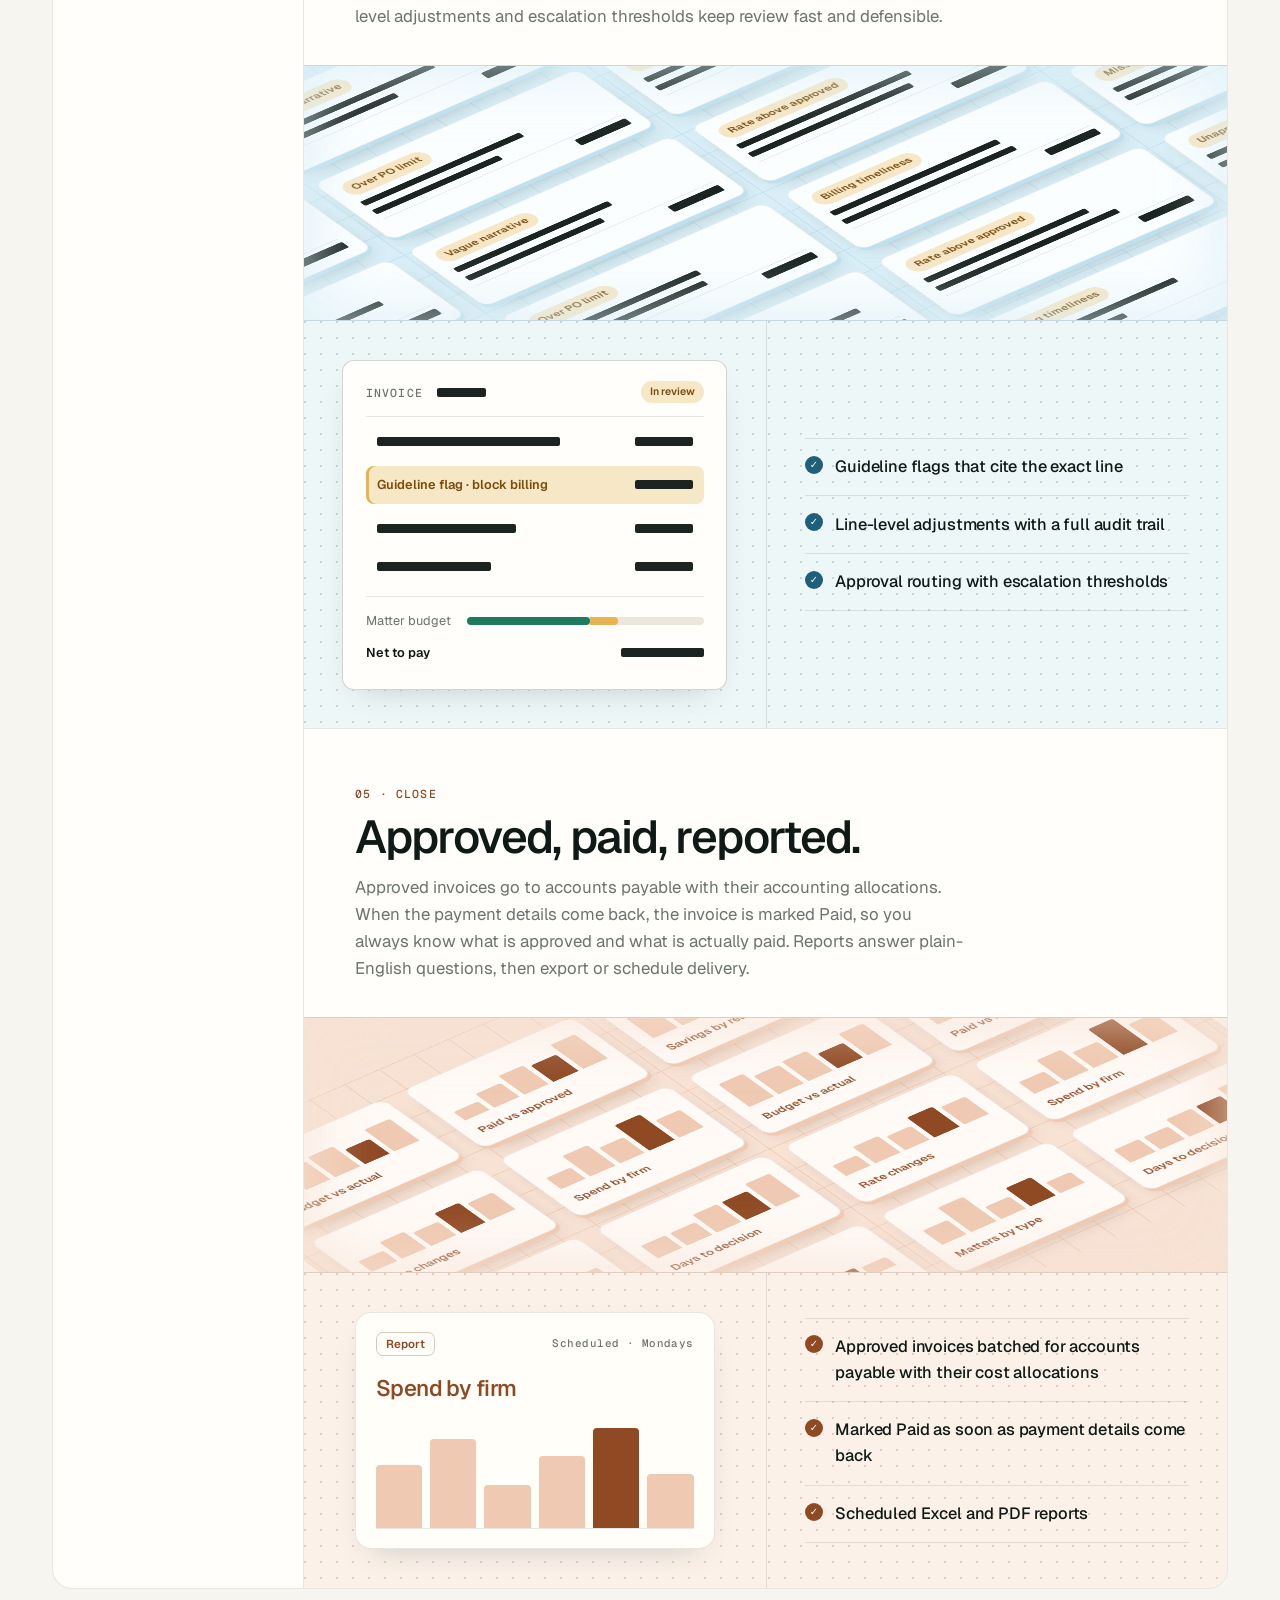
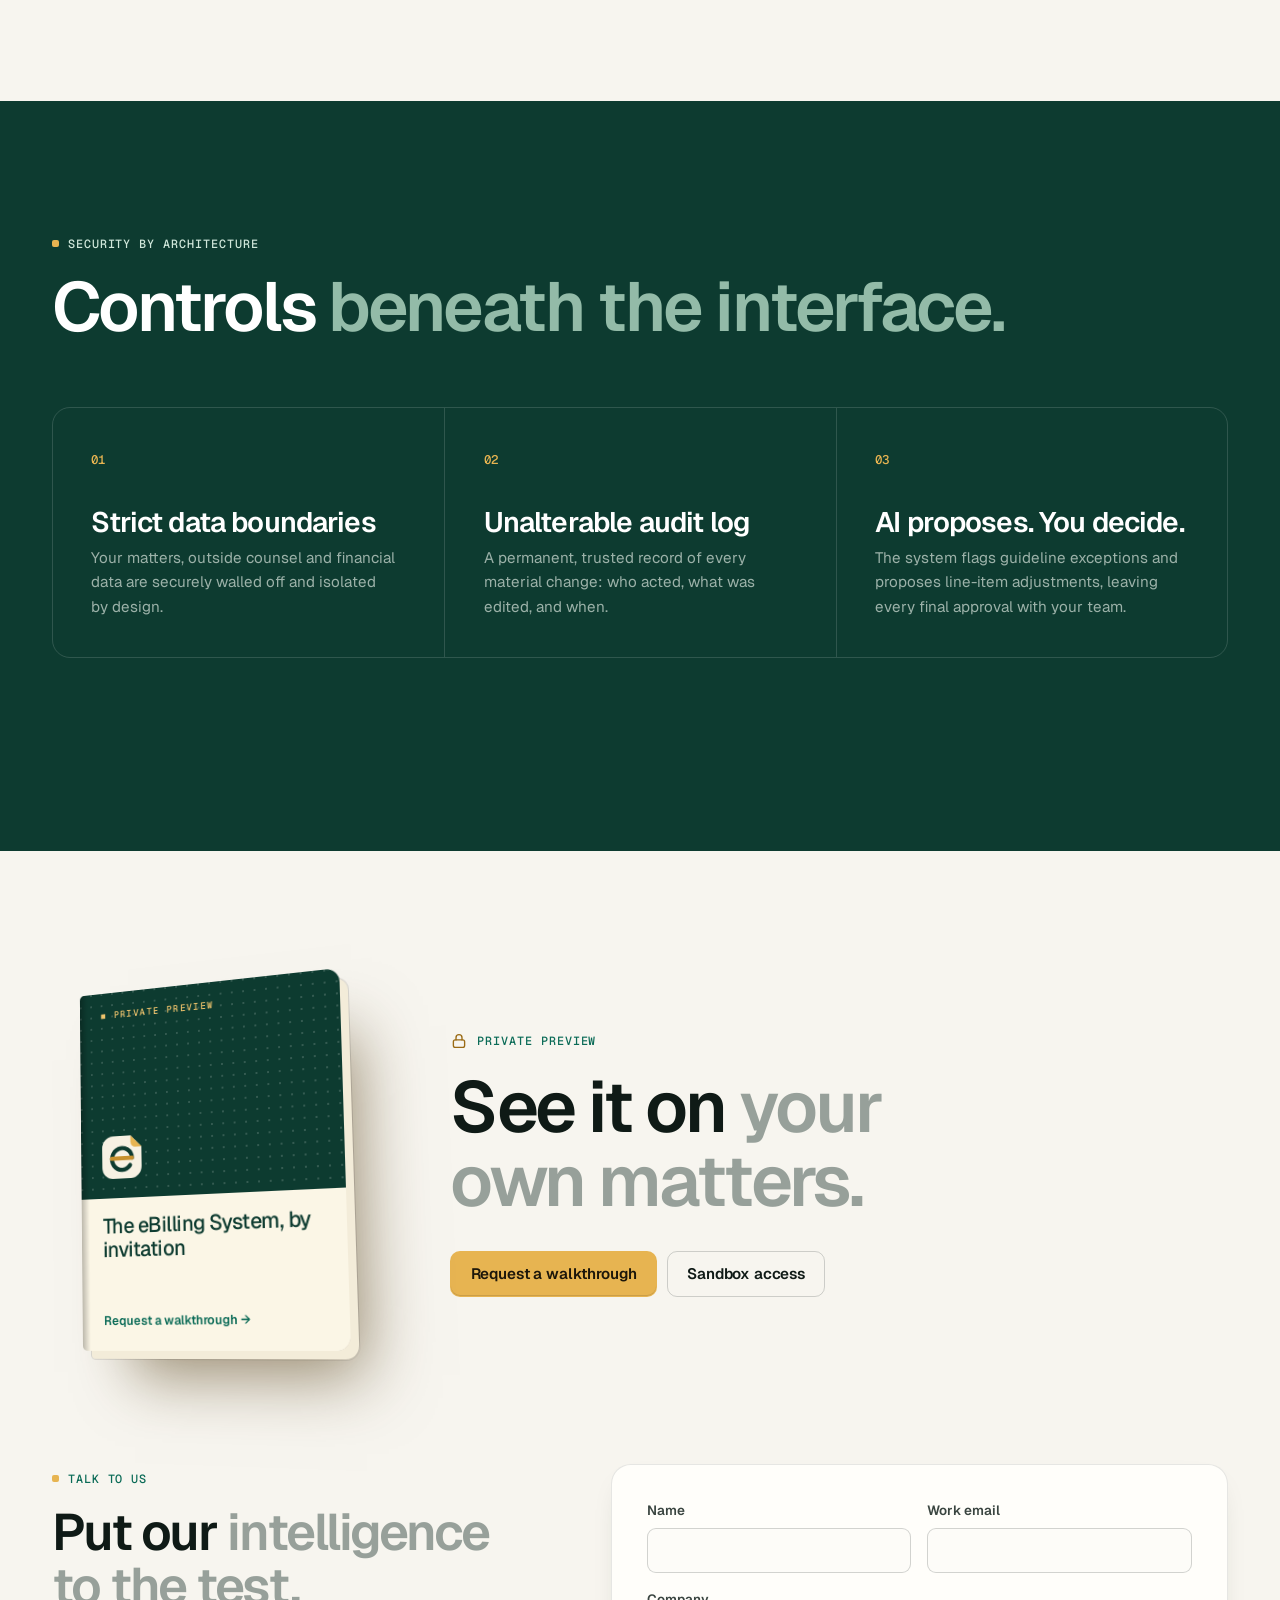
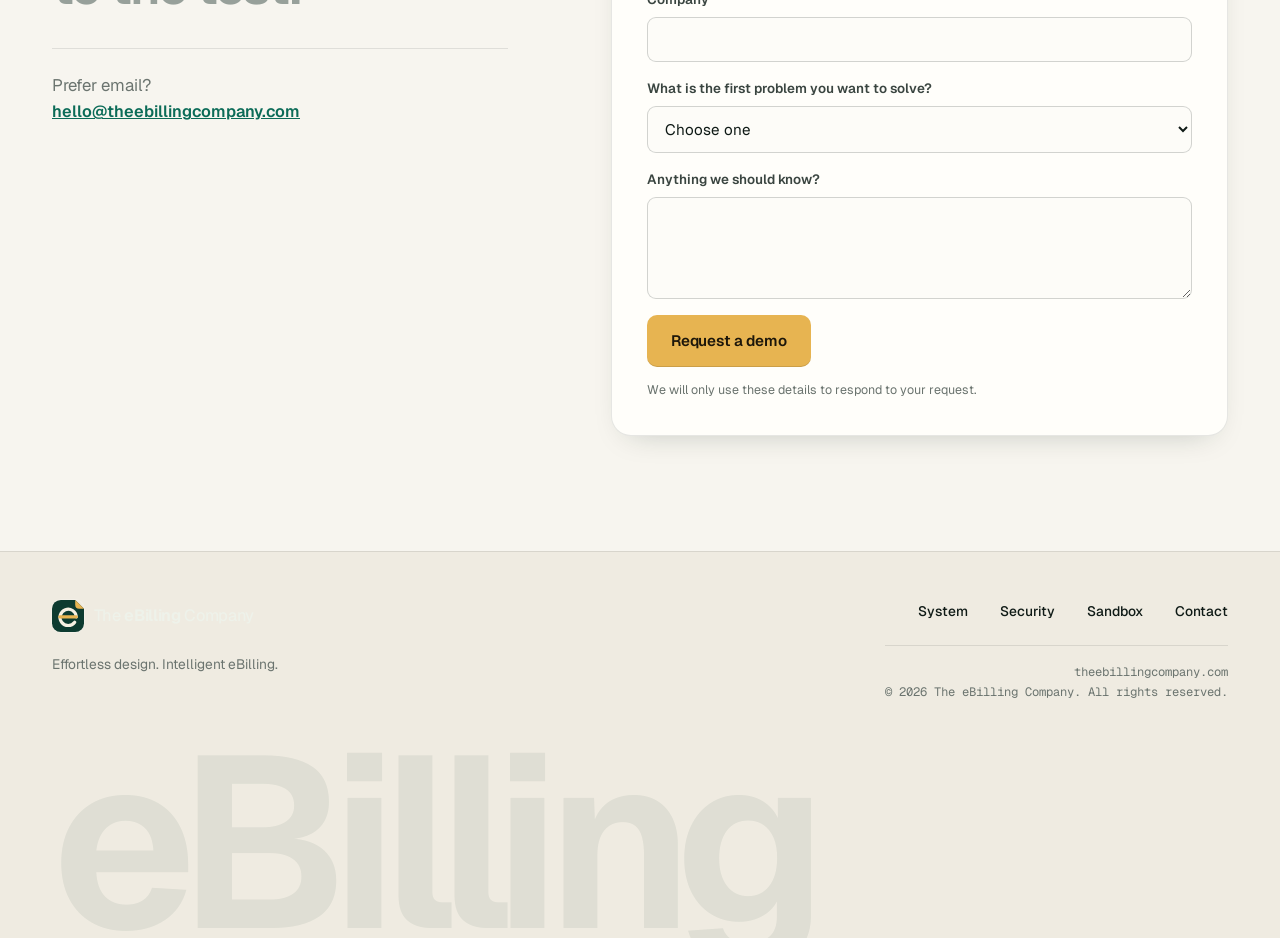
==== commit ae8bcc21: "content: Weston 10/4 final comments — top-aligned gold band on System/Security/Sandbox, links-right " ====
--- a/index.html
+++ b/index.html
@@ -262,7 +262,7 @@
       <div class="sec-grid">
         <article class="reveal"><span>01</span><h3>Strict data boundaries</h3><p>Your matters, outside counsel and financial data are securely walled off and isolated by design.</p></article>
         <article class="reveal"><span>02</span><h3>Unalterable audit log</h3><p>A permanent, trusted record of every material change: who acted, what was edited, and when.</p></article>
-        <article class="reveal"><span>03</span><h3>AI proposes. You decide.</h3><p>ELM surfaces intelligent insights and flags issues, but your legal team always makes the final call.</p></article>
+        <article class="reveal"><span>03</span><h3>AI proposes. You decide.</h3><p>The system flags guideline exceptions and proposes line-item adjustments, leaving every final approval with your team.</p></article>
       </div>
       <a class="claim-link light reveal" href="/security.html">Read the security architecture <span aria-hidden="true">→</span></a>
     </section>
--- a/styles.css
+++ b/styles.css
@@ -471,19 +471,20 @@
   margin: 0;
   padding: 3rem max(1.25rem, calc((100vw - var(--max)) / 2 + 1.25rem)) 3.5rem;
   display: grid;
-  grid-template-columns: 1fr auto auto;
+  grid-template-columns: 1fr auto;
   align-items: start;
-  gap: 3rem;
+  gap: 1.4rem 3rem;
   color: var(--muted);
   background: var(--paper-2);
   border-top: 1px solid var(--line);
   font-size: 0.86rem;
 }
 .site-foot p { margin: 0.9rem 0 0; }
-.site-foot nav { display: grid; grid-template-columns: repeat(2, auto); gap: 0.5rem 2rem; }
+.site-foot > div:first-child { grid-row: span 2; }
+.site-foot nav { display: flex; flex-wrap: wrap; justify-content: flex-end; gap: 0.5rem 2rem; }
 .site-foot nav a { color: var(--ink); font-weight: 500; text-decoration: none; }
 .site-foot nav a:hover { color: var(--green-ink); }
-.foot-meta { text-align: right; font-family: var(--mono); font-size: 0.76rem; }
+.site-foot .foot-meta { margin: 0; padding-top: 1.1rem; text-align: right; border-top: 1px solid var(--line); font-family: var(--mono); font-size: 0.76rem; }
 
 /* ---- interior pages ------------------------------------------------------ */
 .page-hero { max-width: var(--max); margin: 0 auto; padding: clamp(3.5rem, 8vw, 6.5rem) 1.25rem clamp(3.5rem, 7vw, 5.5rem); }
@@ -606,7 +607,9 @@
   .sandbox-preview, .assurance-panel, .honesty-note, .sandbox-note { grid-template-columns: 1fr; gap: 1.2rem; }
   .form-row { grid-template-columns: 1fr; }
   .site-foot { grid-template-columns: 1fr; gap: 1.6rem; }
-  .foot-meta { text-align: left; }
+  .site-foot > div:first-child { grid-row: auto; }
+  .site-foot nav { justify-content: flex-start; }
+  .site-foot .foot-meta { text-align: left; }
   .feature-row { grid-template-columns: 1fr; gap: 0.6rem; }
   .feature-list, .audience-grid, .control-grid, .metric-grid, .fit-grid { grid-template-columns: 1fr; }
   .architecture-flow { grid-template-columns: 1fr; }
@@ -1020,10 +1023,12 @@
 .strip .rd-sheet { border-bottom: 1px solid var(--line-strong); border-radius: 12px; }
 .strip .ask-box { width: min(100%, 340px); margin: 0; }
 
-/* Sandbox band + booklet. */
+/* Sandbox band + booklet. The eyebrow takes its own row so the headline and
+   the copy beside it share one top edge on every page. */
 .sandbox-preview {
-  grid-template-columns: 1.2fr 1fr auto;
-  align-items: center;
+  grid-template-columns: minmax(0, 1.15fr) minmax(0, 1fr);
+  align-items: start;
+  row-gap: 0;
   background:
     linear-gradient(rgba(15, 26, 22, 0.05) 1px, transparent 1px) 0 0 / 28px 28px,
     linear-gradient(90deg, rgba(15, 26, 22, 0.05) 1px, transparent 1px) 0 0 / 28px 28px,
@@ -1051,6 +1056,8 @@
 .bk-link { color: var(--green-ink); font-size: 0.8rem; font-weight: 600; }
 
 .sandbox-preview h2 { font-size: clamp(2.2rem, 3.8vw, 3.3rem); }
+.sandbox-preview > .eyebrow { grid-column: 1 / -1; margin-bottom: 1.4rem; }
+.sandbox-preview p:not(.eyebrow) { padding-top: 0.2rem; }
 .chapters-section { padding-top: clamp(2.5rem, 5vw, 4rem); }
 
 /* Footer wordmark. */
@@ -1061,8 +1068,11 @@
   .chapter-nav { display: none; }
   .chapter-list { border-left: 0; }
   .ghost-card { display: none; }
-  .sandbox-preview { grid-template-columns: 1fr 1fr; }
   .booklet { display: none; }
+}
+@media (max-width: 720px) {
+  .sandbox-preview { grid-template-columns: 1fr; row-gap: 1.2rem; }
+  .sandbox-preview > .eyebrow { margin-bottom: 0; }
 }
 @media (max-width: 720px) {
   body::before, body::after, .tab { display: none; }
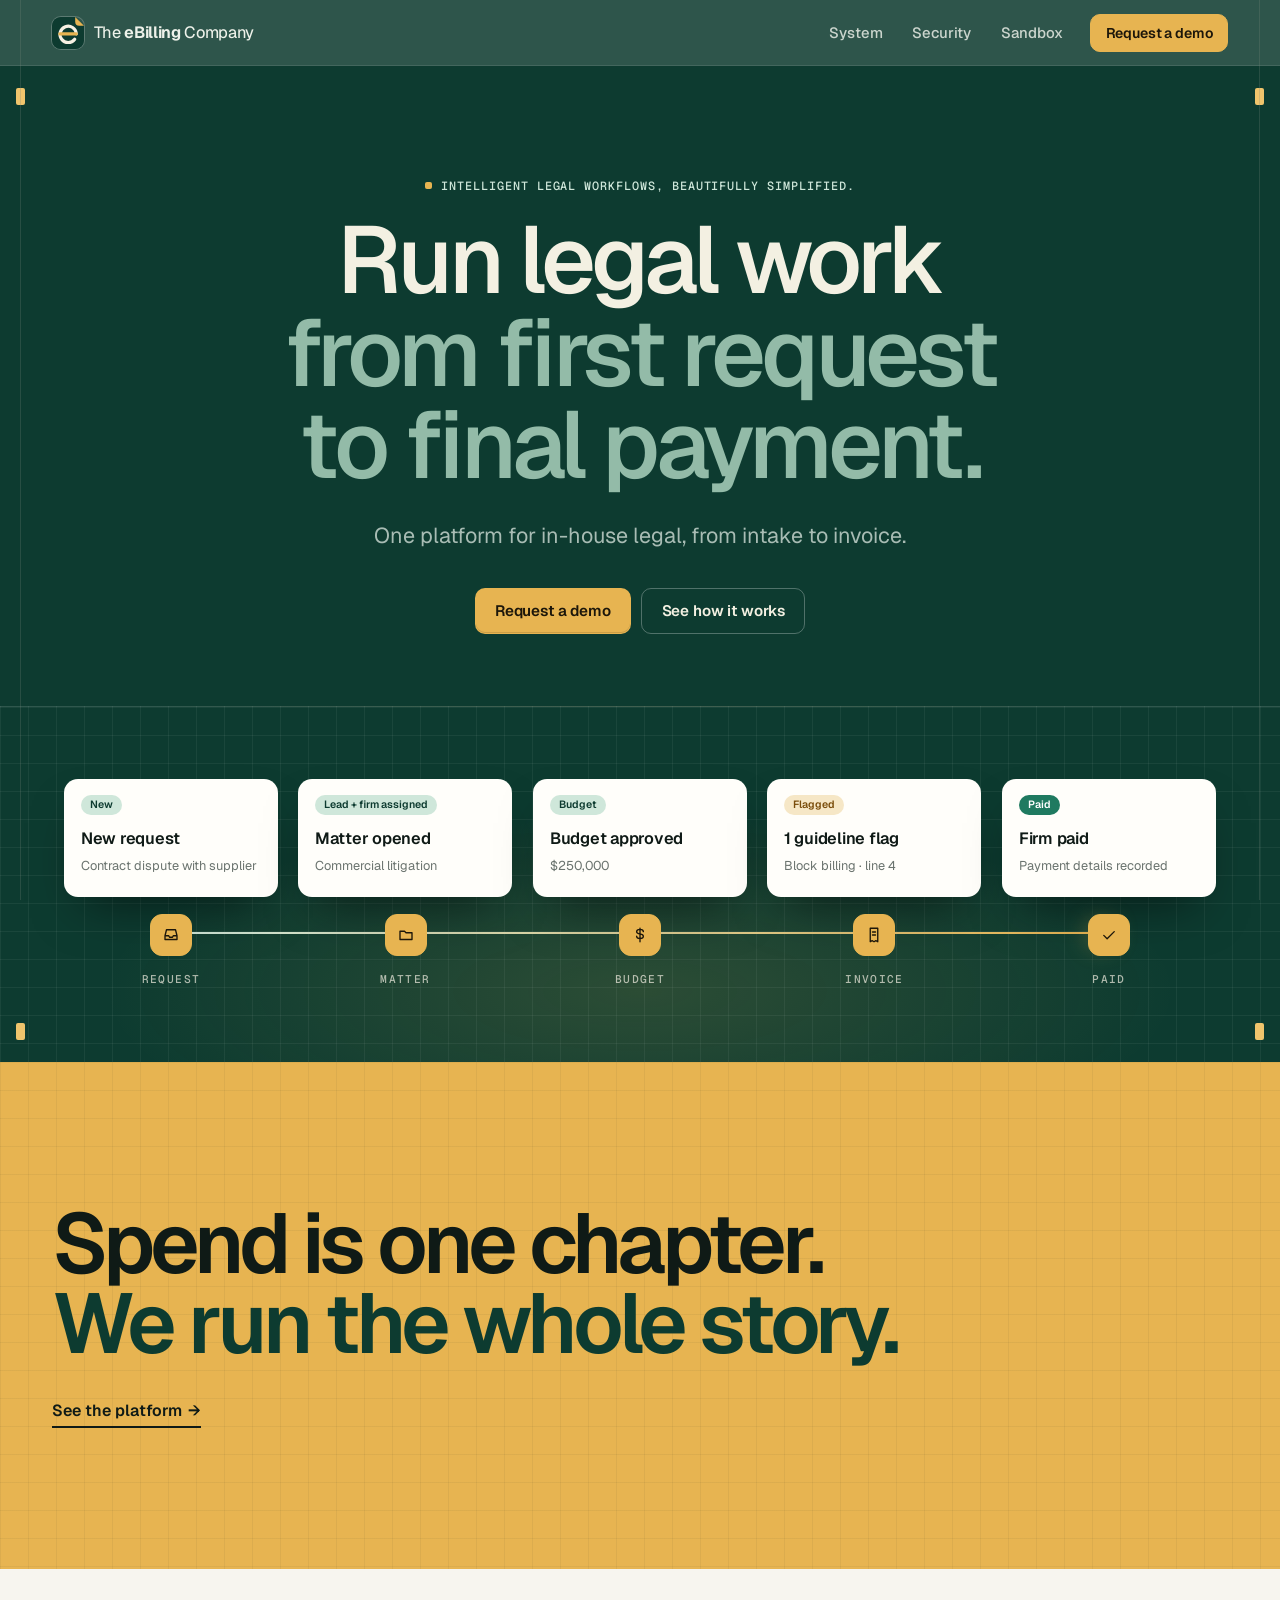
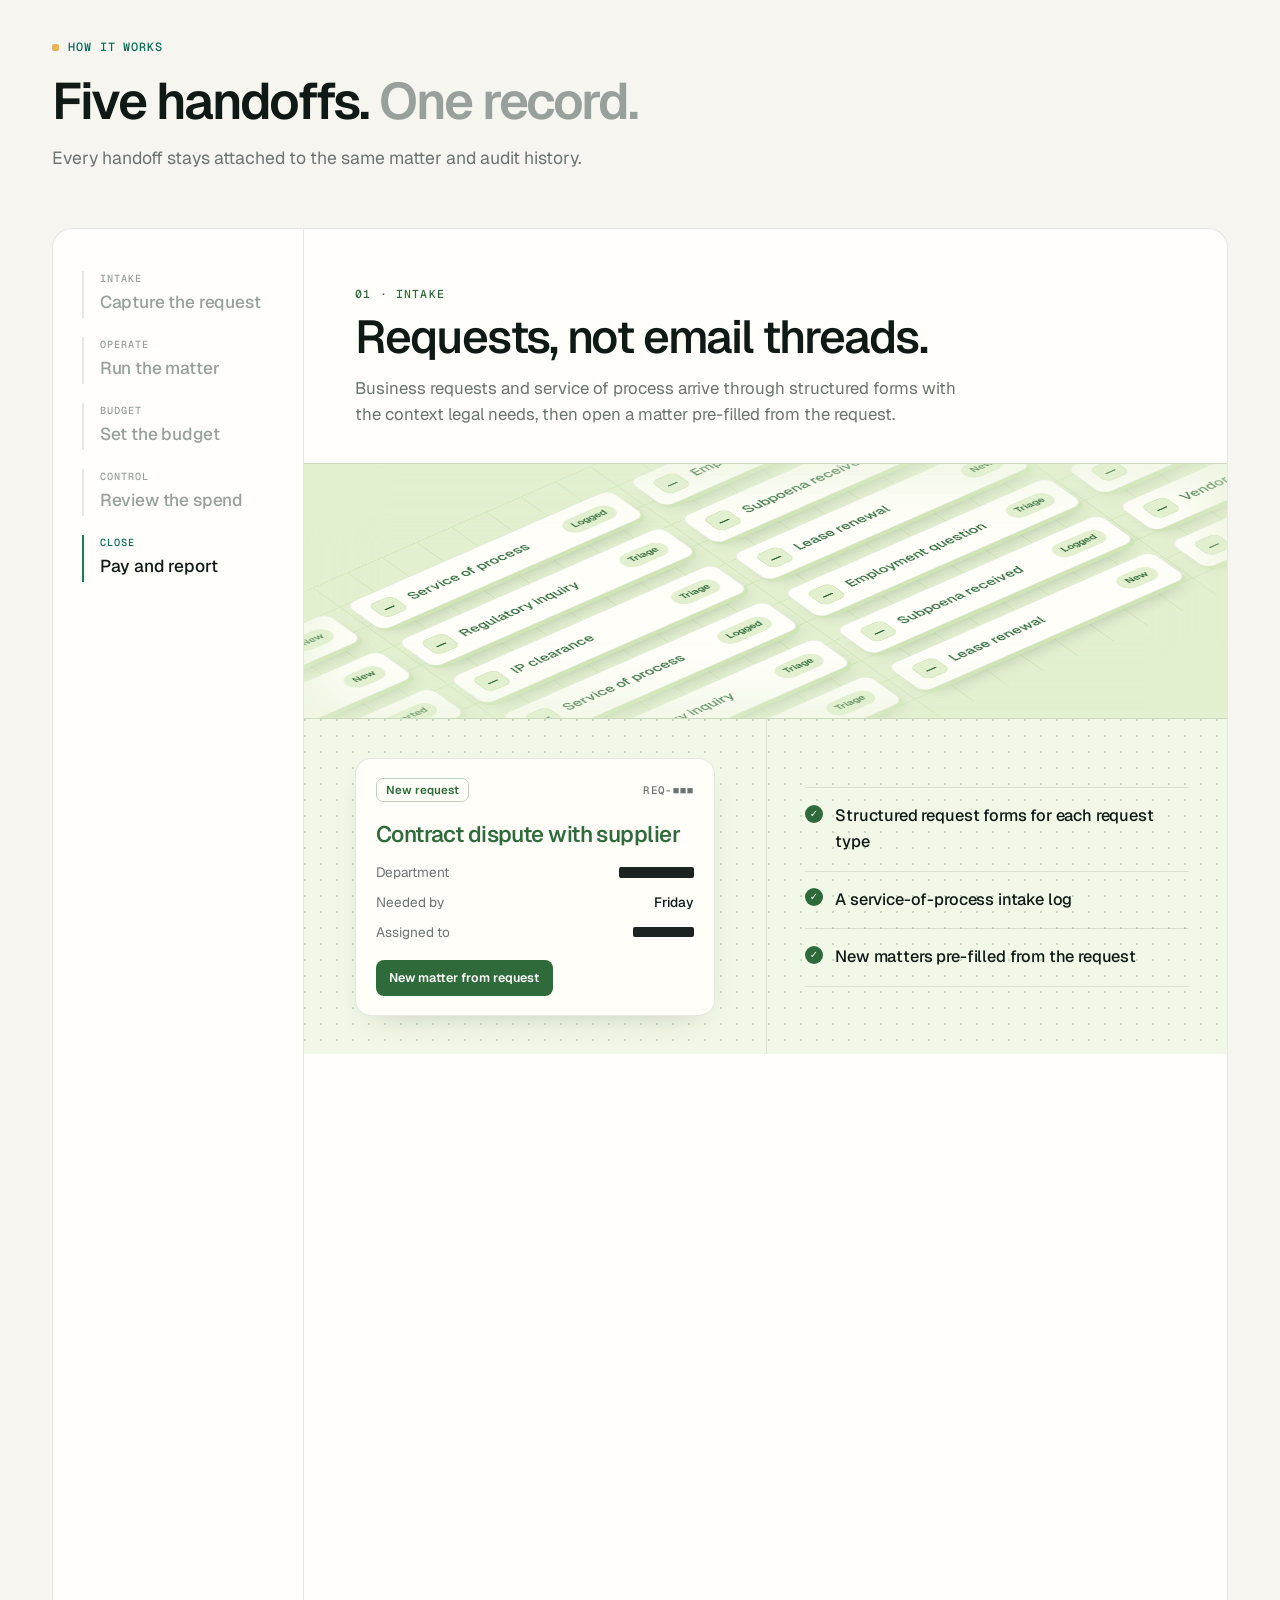
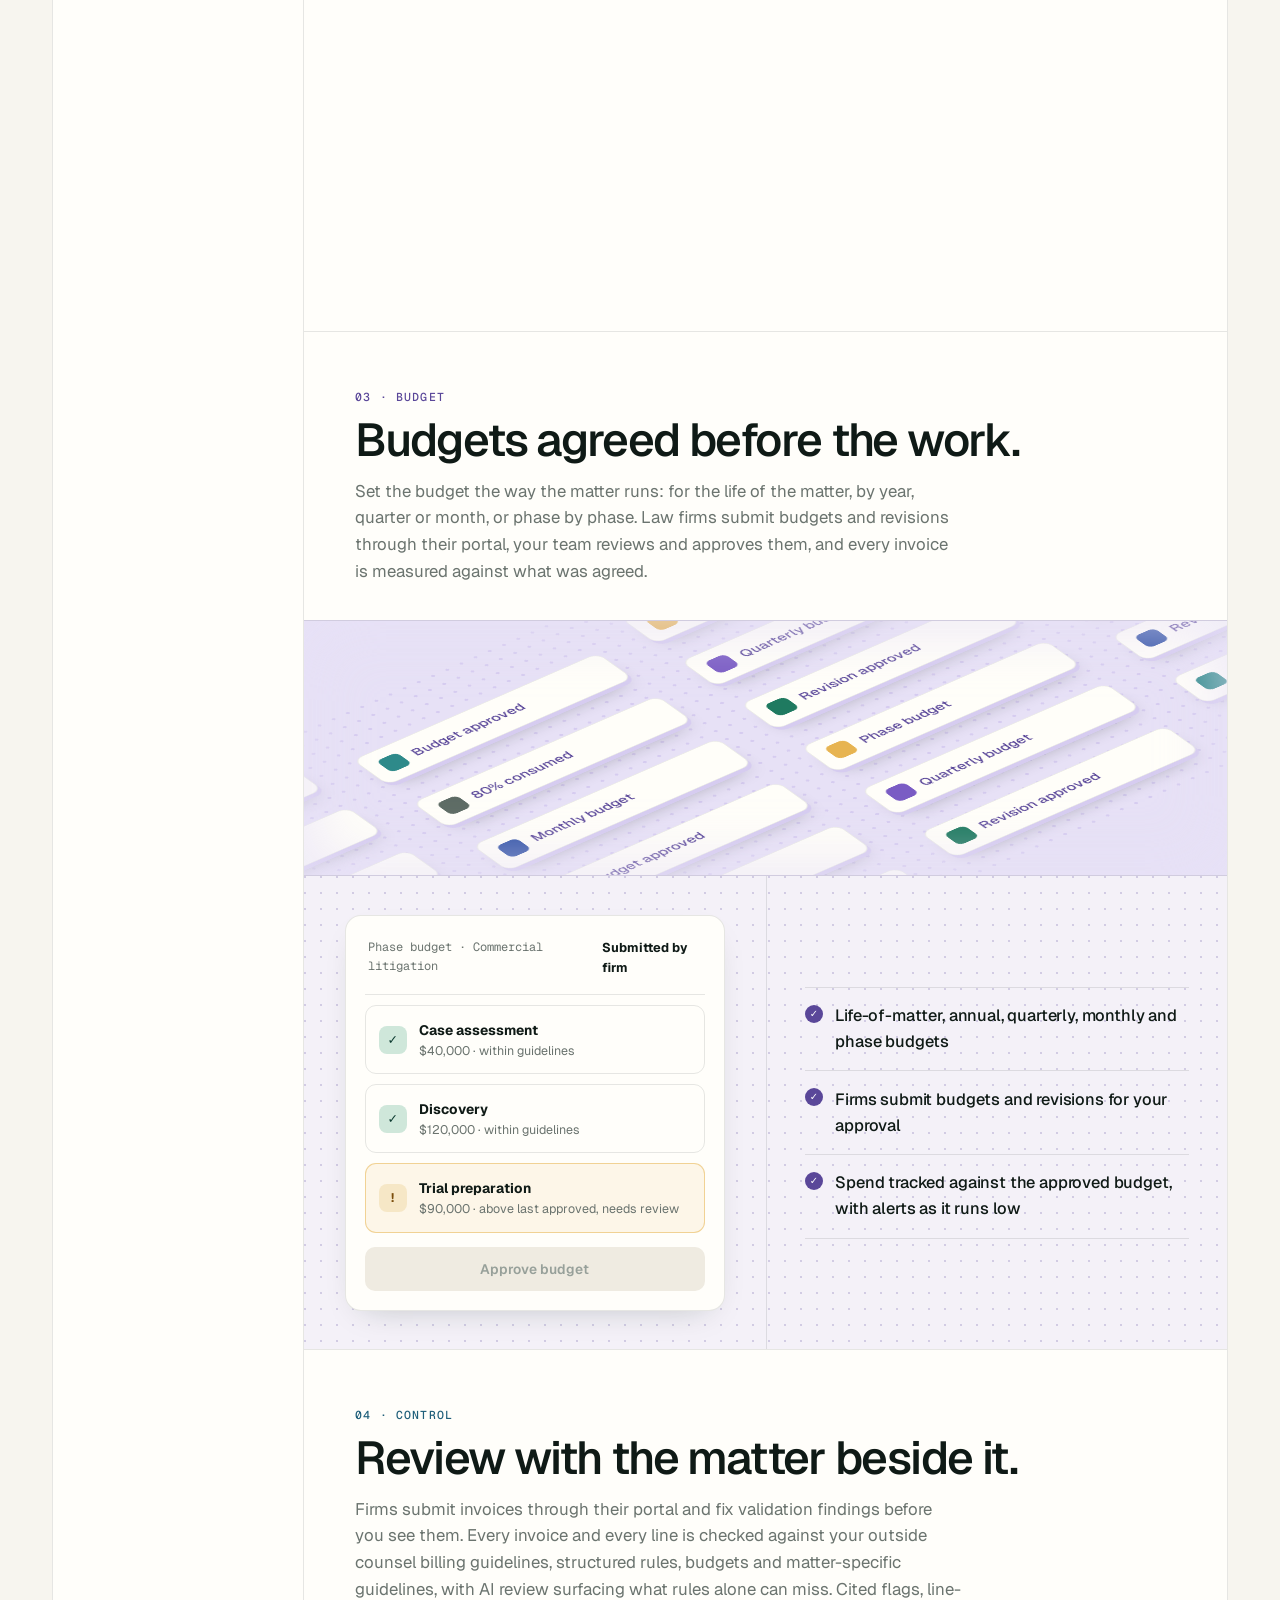
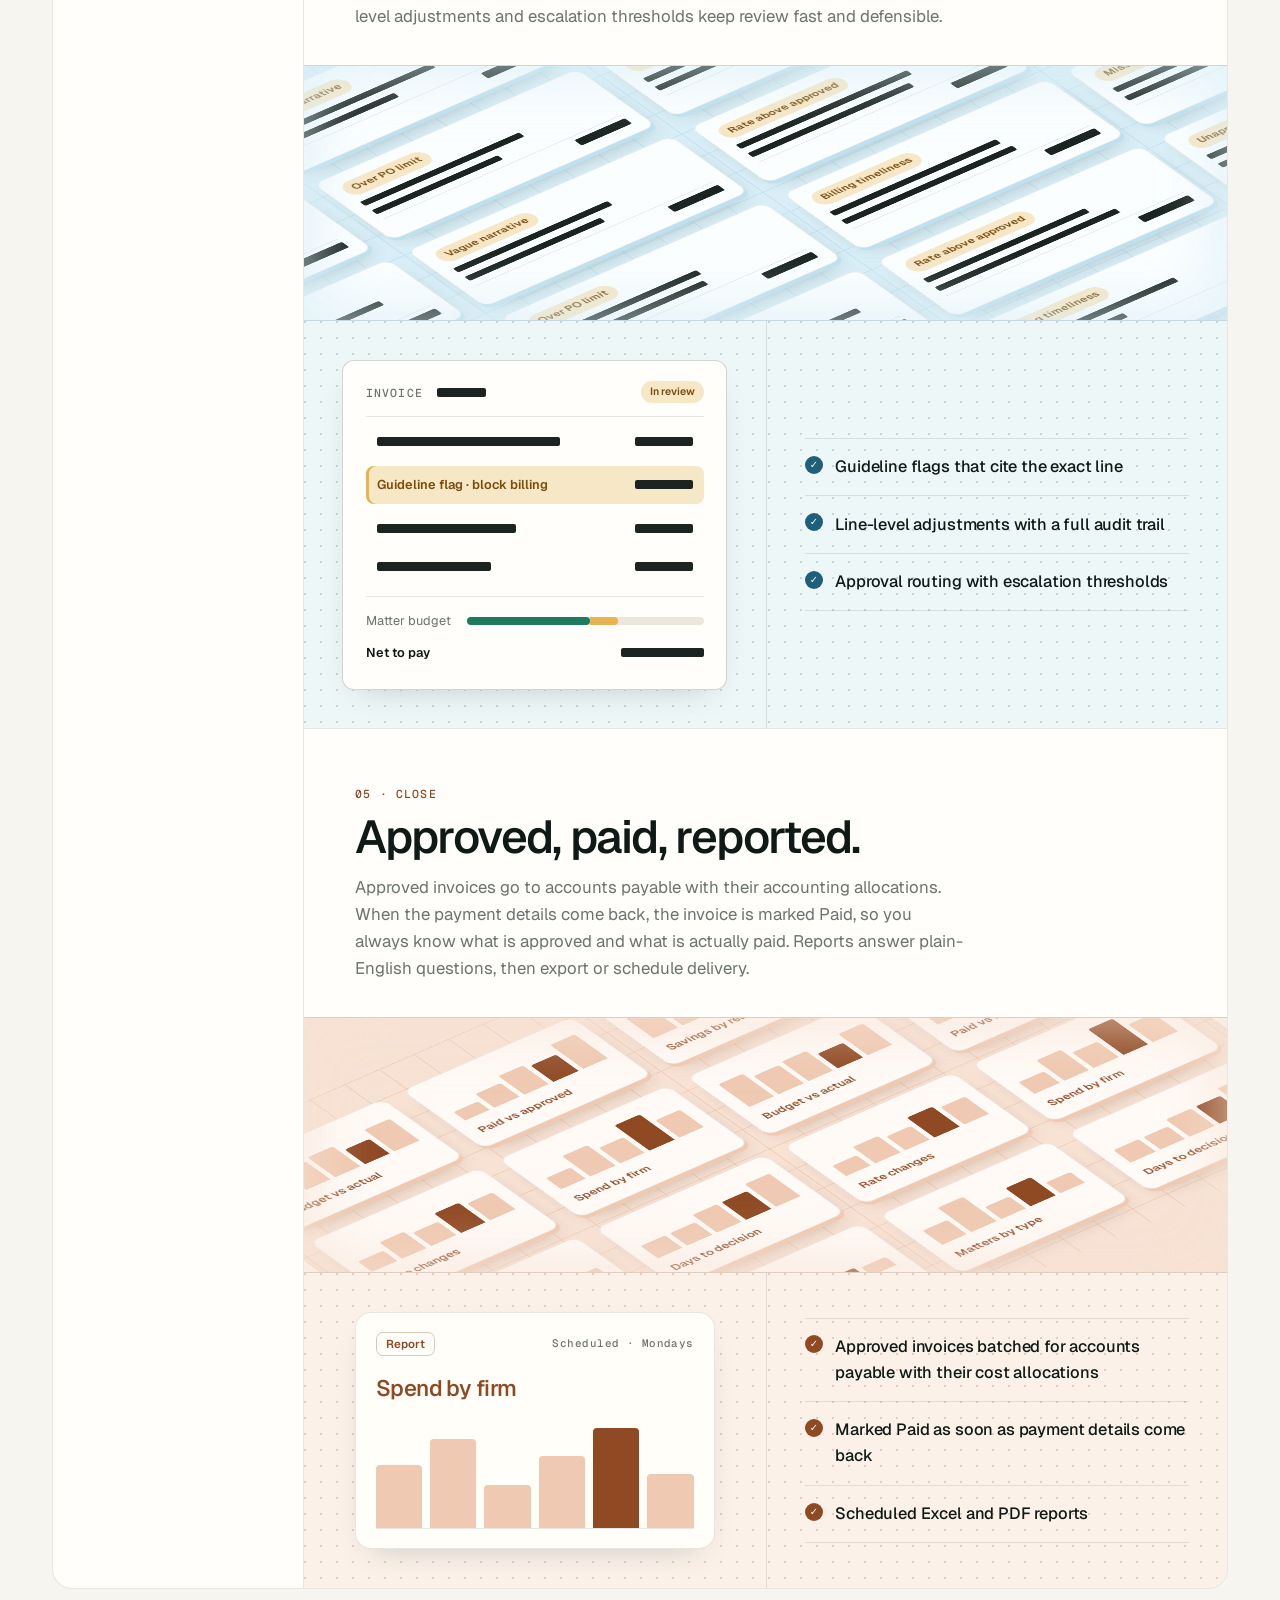
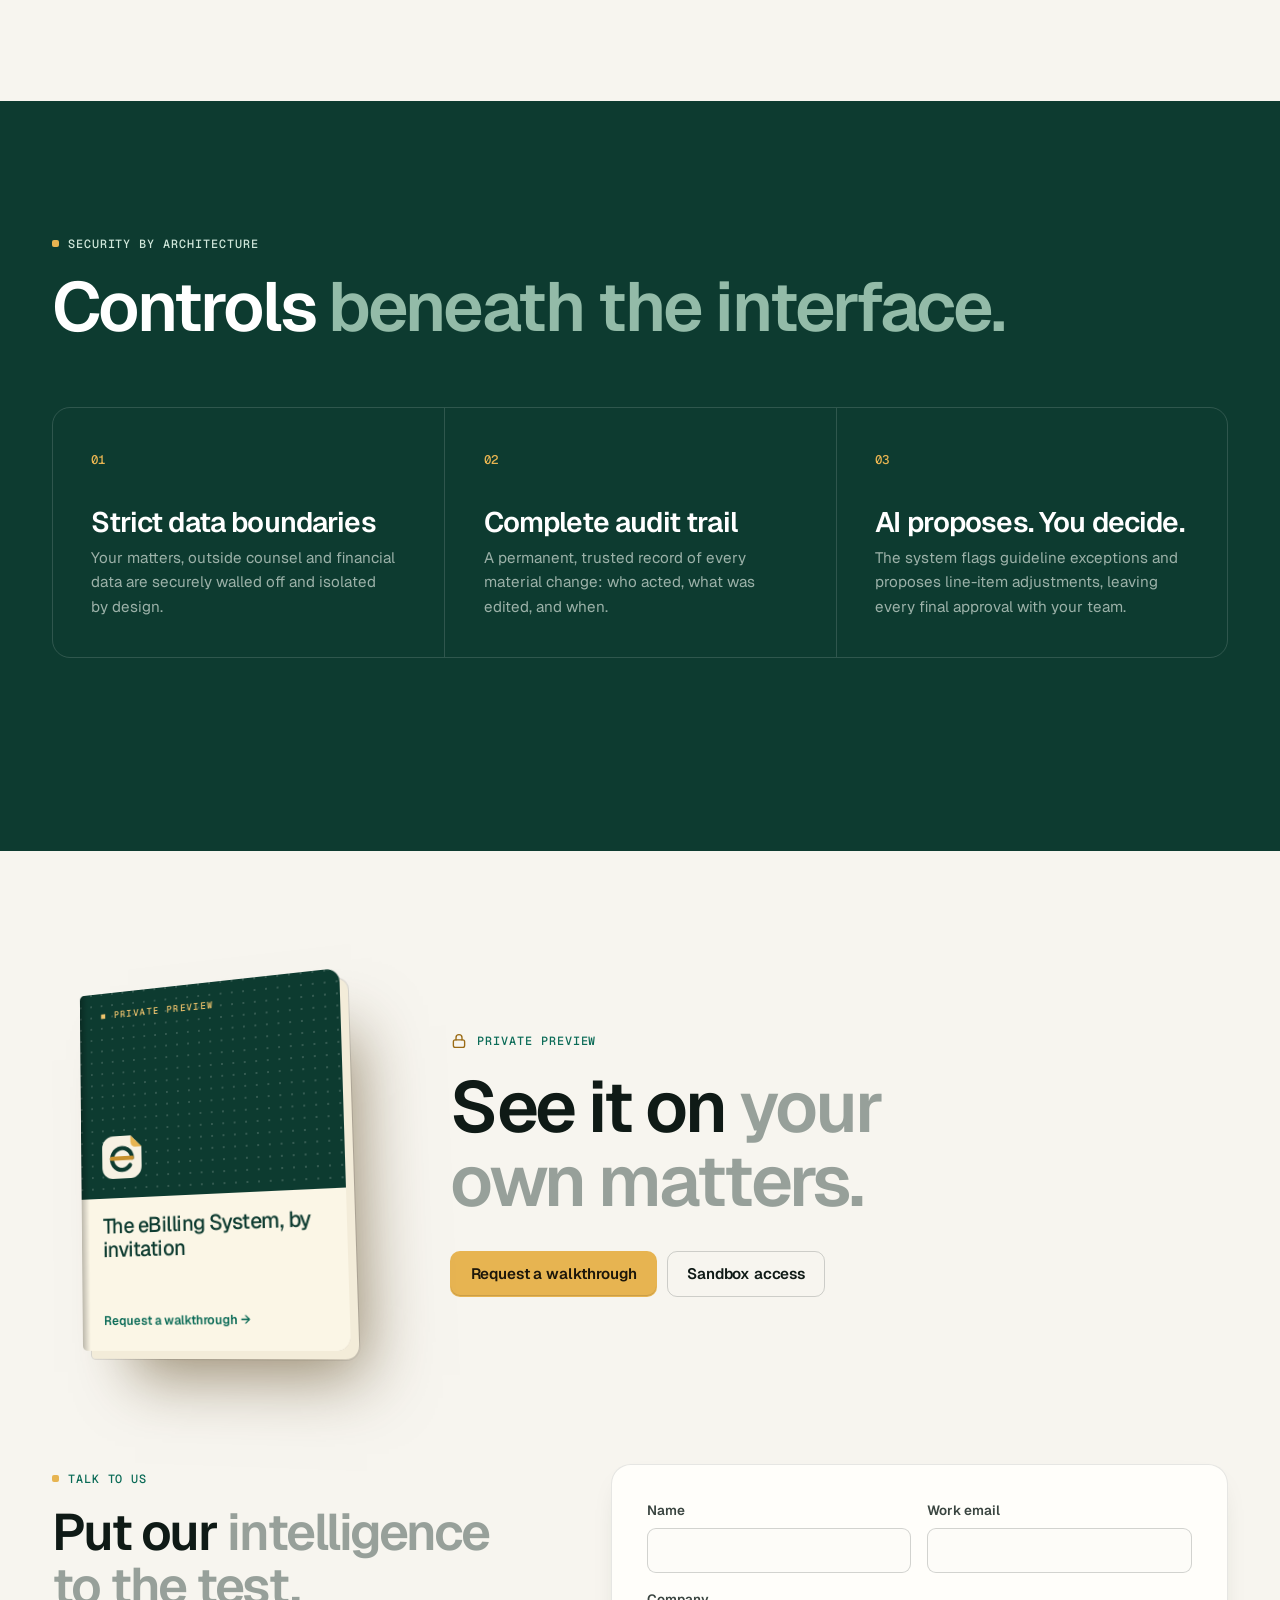
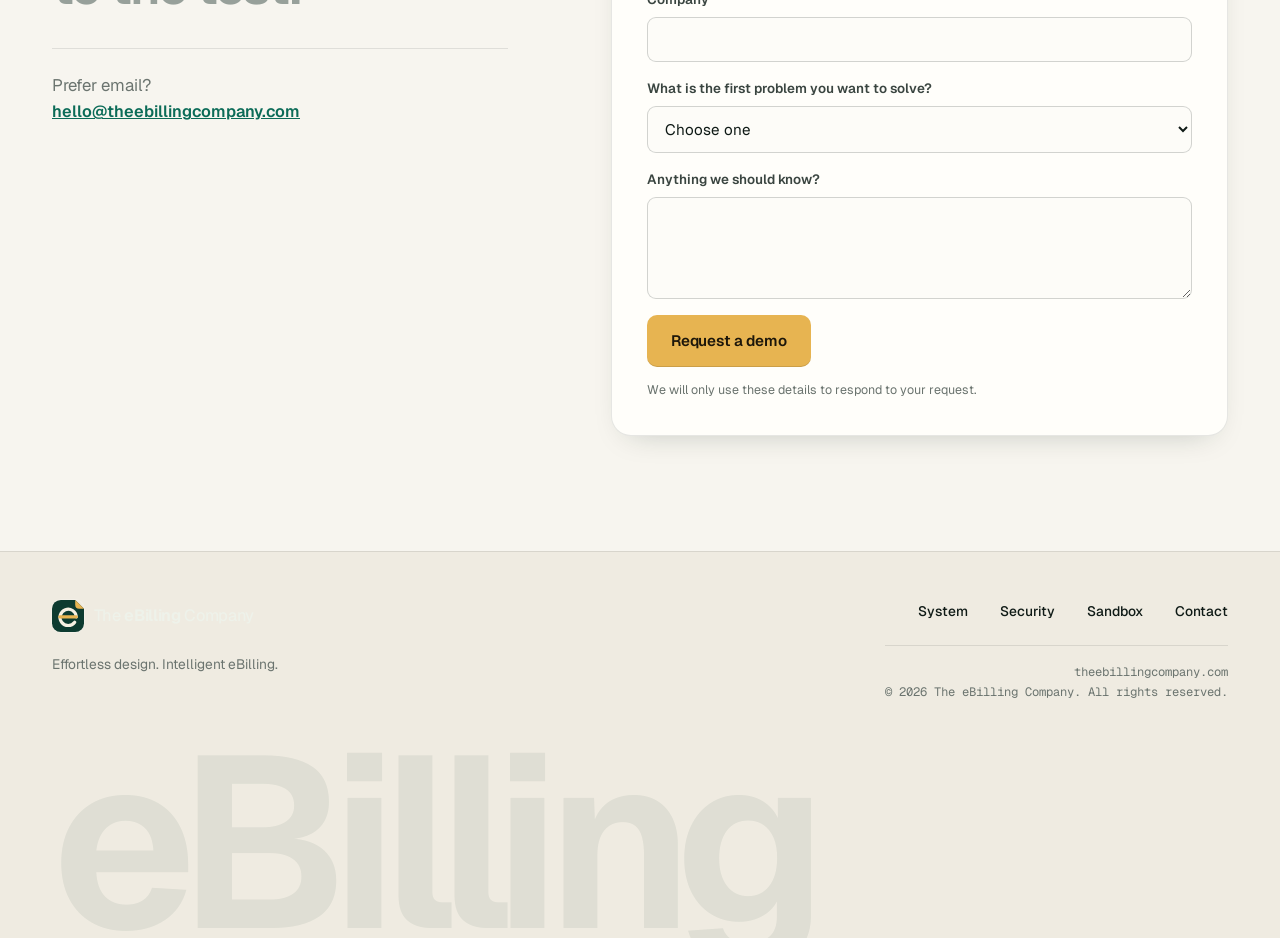
==== commit d9241f5e: "content: Weston 10/12 website Part 2 — phone header on one row, inline hero dot, copy - Phone header" ====
--- a/index.html
+++ b/index.html
@@ -69,7 +69,7 @@
   <header class="site-head">
     <a class="brand" href="/" aria-label="The eBilling Company home">
       <span class="brand-mark" aria-hidden="true"><img src="/brand-mark.svg" width="32" height="32" alt=""></span>
-      <span>The <strong>eBilling</strong> Company</span>
+      <span class="brand-name">The <strong>eBilling</strong> <span>Company</span></span>
     </a>
     <nav class="site-nav" aria-label="Primary navigation">
       <a href="/platform.html">System</a>
@@ -140,7 +140,7 @@
         <nav class="chapter-nav" aria-label="How it works">
           <a href="#ch-intake" class="on"><small>Intake</small>Capture the request</a>
           <a href="#ch-matters"><small>Operate</small>Run the matter</a>
-          <a href="#ch-budgets"><small>Budget</small>Agree the budget</a>
+          <a href="#ch-budgets"><small>Budget</small>Set the budget</a>
           <a href="#ch-spend"><small>Control</small>Review the spend</a>
           <a href="#ch-finance"><small>Close</small>Pay and report</a>
         </nav>
@@ -261,7 +261,7 @@
       </div>
       <div class="sec-grid">
         <article class="reveal"><span>01</span><h3>Strict data boundaries</h3><p>Your matters, outside counsel and financial data are securely walled off and isolated by design.</p></article>
-        <article class="reveal"><span>02</span><h3>Unalterable audit log</h3><p>A permanent, trusted record of every material change: who acted, what was edited, and when.</p></article>
+        <article class="reveal"><span>02</span><h3>Complete audit trail</h3><p>A permanent, trusted record of every material change: who acted, what was edited, and when.</p></article>
         <article class="reveal"><span>03</span><h3>AI proposes. You decide.</h3><p>The system flags guideline exceptions and proposes line-item adjustments, leaving every final approval with your team.</p></article>
       </div>
       <a class="claim-link light reveal" href="/security.html">Read the security architecture <span aria-hidden="true">→</span></a>
@@ -318,7 +318,7 @@
     <div>
       <a class="brand" href="/">
         <span class="brand-mark" aria-hidden="true"><img src="/brand-mark.svg" width="32" height="32" alt=""></span>
-        <span>The <strong>eBilling</strong> Company</span>
+        <span class="brand-name">The <strong>eBilling</strong> <span>Company</span></span>
       </a>
       <p>Effortless design. Intelligent eBilling.</p>
     </div>
--- a/styles.css
+++ b/styles.css
@@ -661,9 +661,19 @@
 .bento.spend-card > p { align-self: start; }
 .sandbox-preview .tone { color: inherit; }
 .contact-copy h2 { font-size: clamp(2rem, 3.4vw, 2.8rem); }
+/* Phone header: one row. "Company" drops to a second line so System, Security
+   and Sandbox fit beside the brand instead of wrapping below it. */
 @media (max-width: 720px) {
-  .site-head { flex-wrap: wrap; row-gap: 0.35rem; }
-  .site-nav { width: 100%; margin-left: -0.5rem; overflow-x: auto; scrollbar-width: none; }
+  .site-head { flex-wrap: nowrap; gap: 0.5rem; }
+  .site-head .brand { gap: 0.5rem; line-height: 1.08; }
+  .site-head .brand-name > span { display: block; }
+  .site-nav { gap: 0; margin-right: -0.4rem; }
+  .site-nav > a:not(.btn) { padding: 0.4rem 0.4rem; font-size: 0.84rem; }
+}
+@media (max-width: 359px) {
+  .site-head { padding-inline: 0.9rem; }
+  .site-head .brand { font-size: 0.88rem; }
+  .site-nav > a:not(.btn) { padding-inline: 0.25rem; font-size: 0.78rem; }
 }
 
 /* ---- sealed preview: an abstract app skeleton behind frosted glass -------- */
@@ -813,7 +823,9 @@
   background: var(--green);
 }
 .hero-dark .hero-copy { max-width: 62rem; margin: 0 auto; }
-.hero-dark .eyebrow { display: flex; justify-content: center; color: var(--mint); }
+.hero-dark .eyebrow { display: block; color: var(--mint); text-wrap: balance; }
+/* Inline dot: when the eyebrow wraps on a phone it stays beside the first word. */
+.hero-dark .eyebrow::before { display: inline-block; margin-right: 0.55rem; vertical-align: 0.12em; }
 .hero-dark h1 { max-width: 17ch; margin: 0 auto; color: #f3f0e2; font-weight: 500; }
 .hero-dark h1 .tone { color: #93bba8; }
 .hero-dark .lede { margin: 1.6rem auto 0; color: rgba(229, 238, 231, 0.72); }
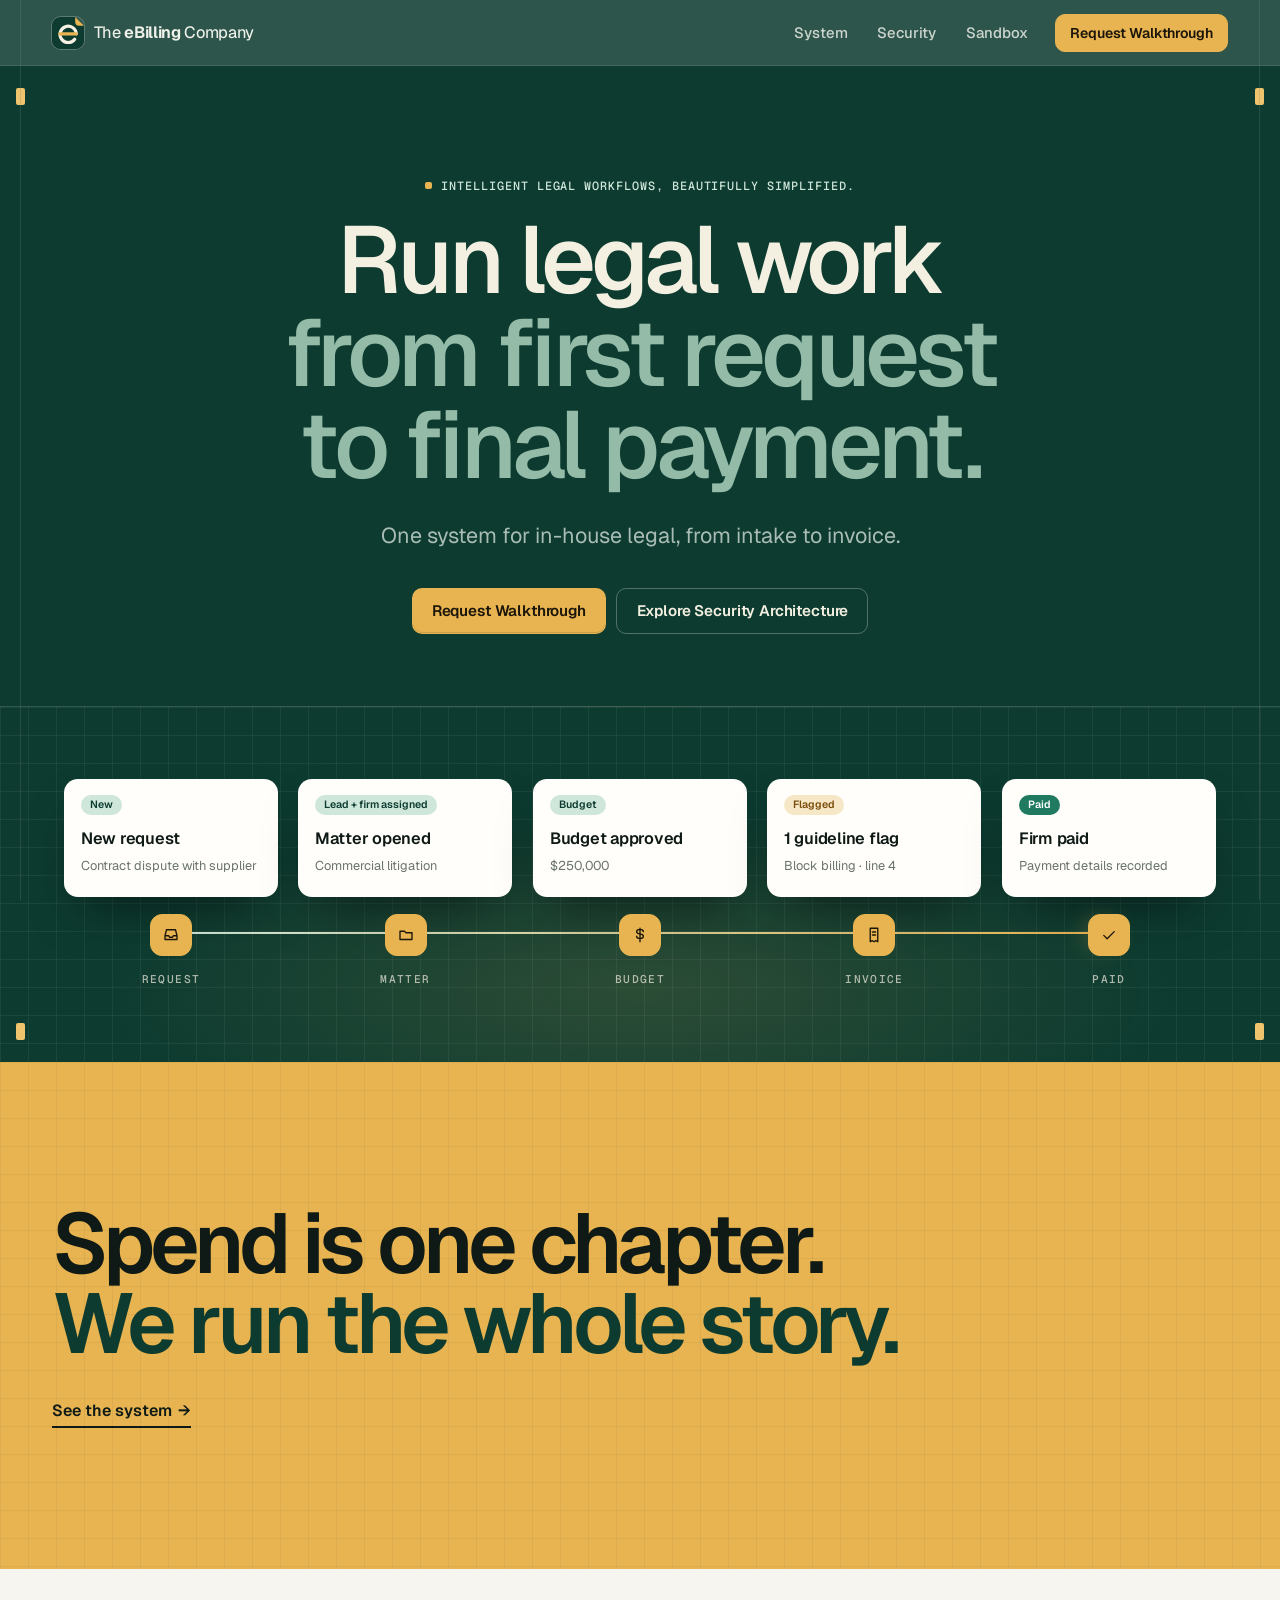
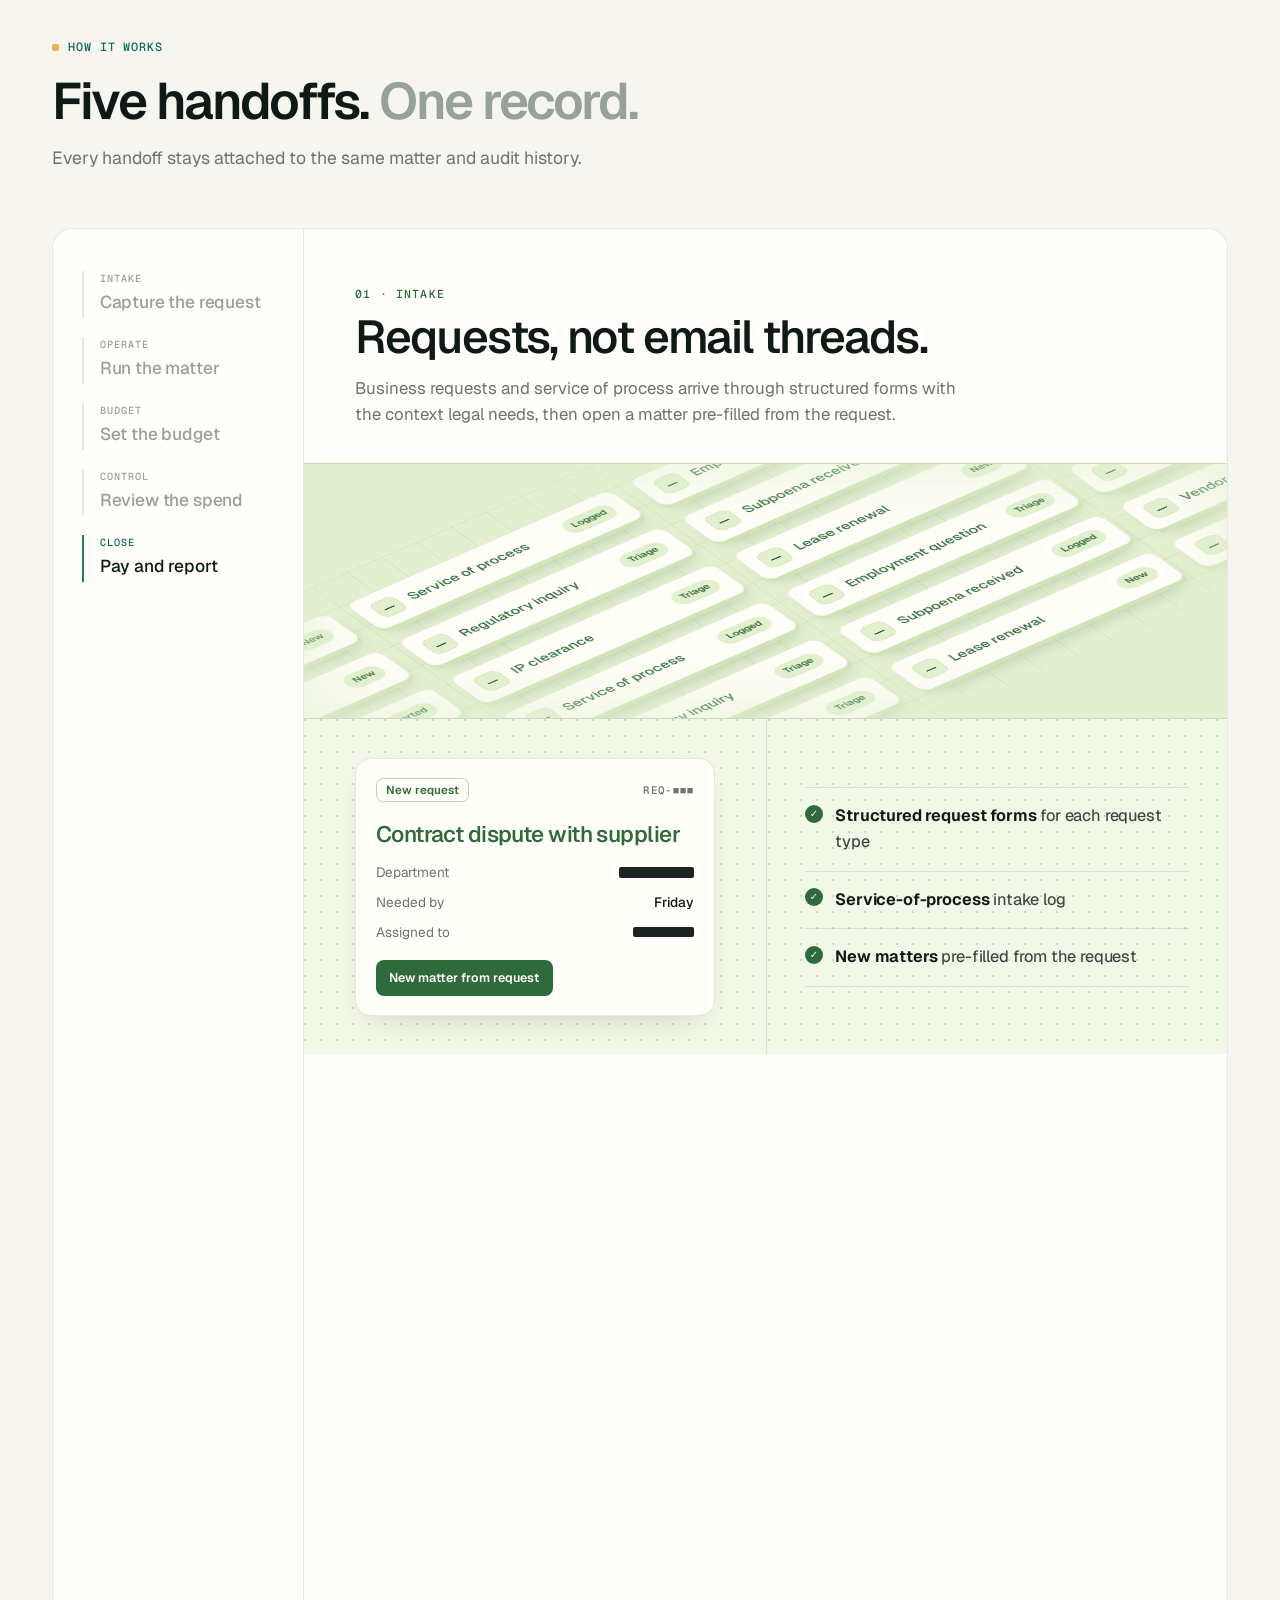
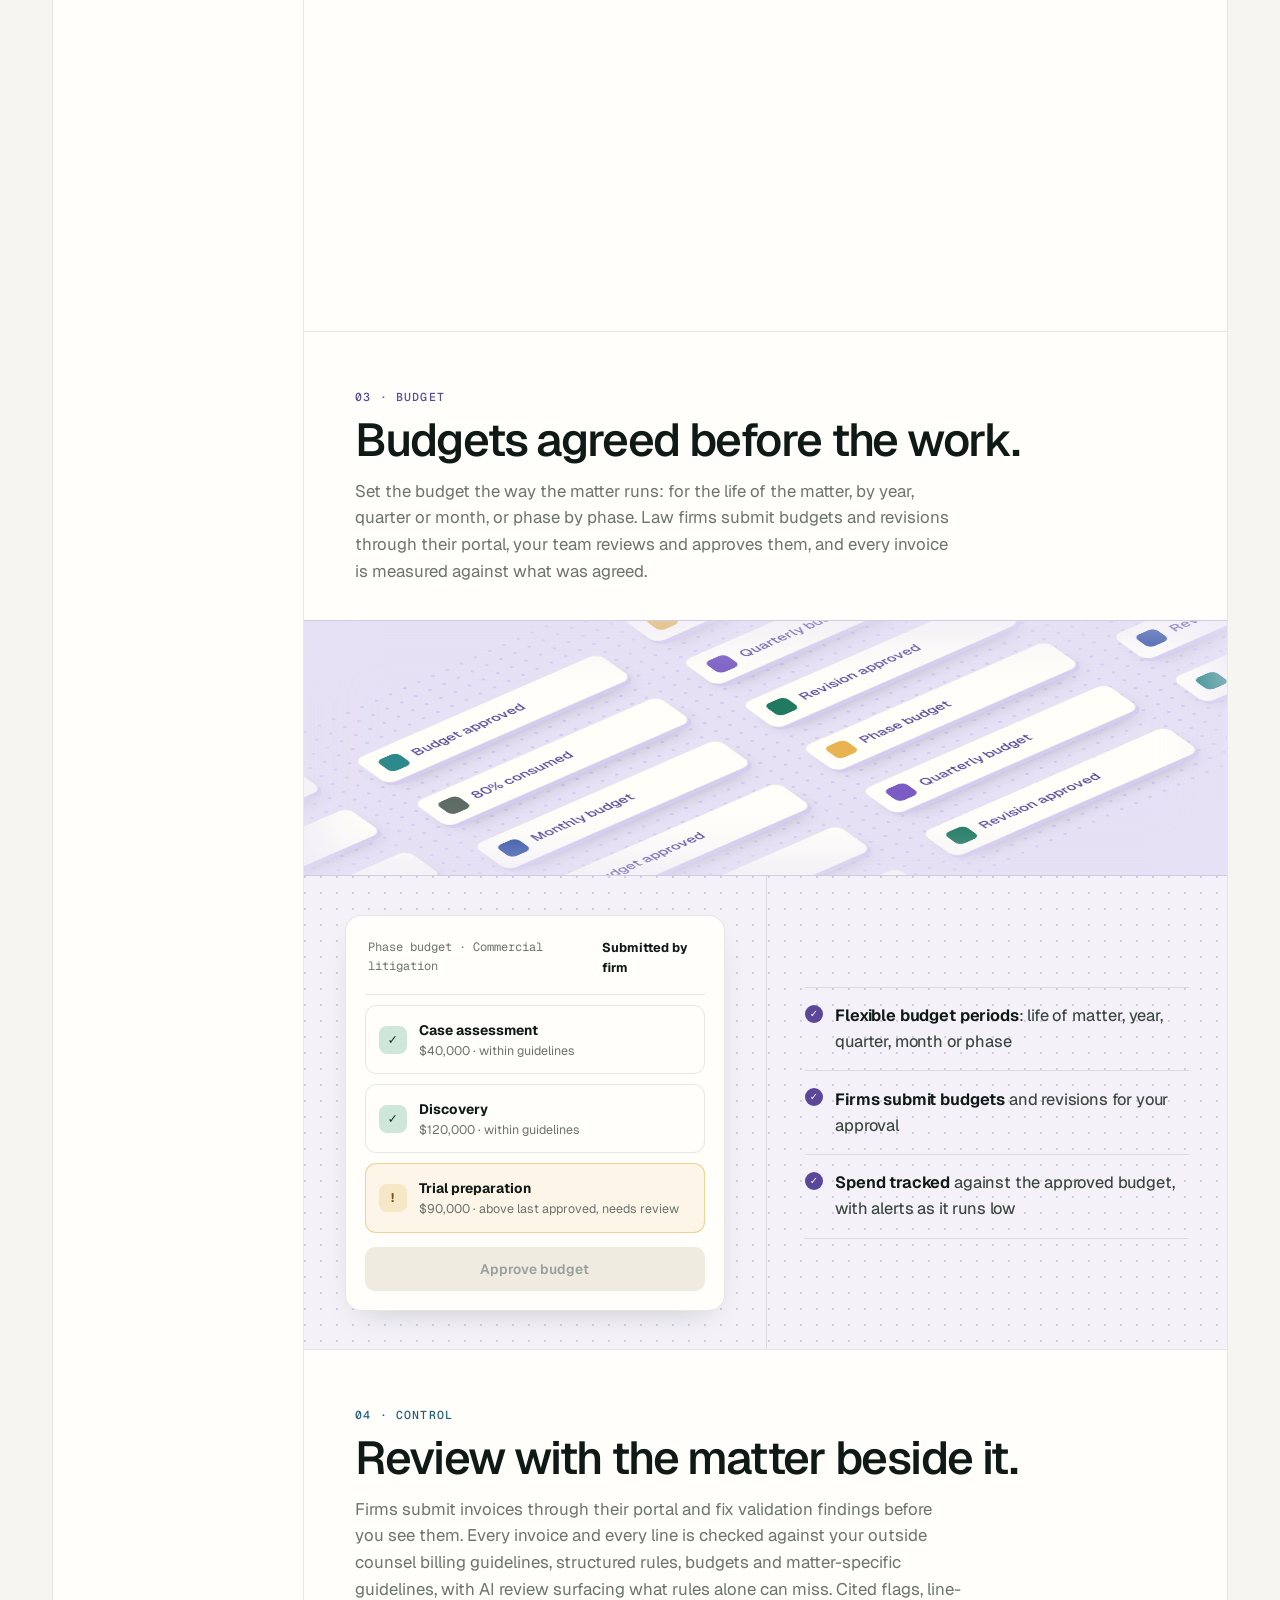
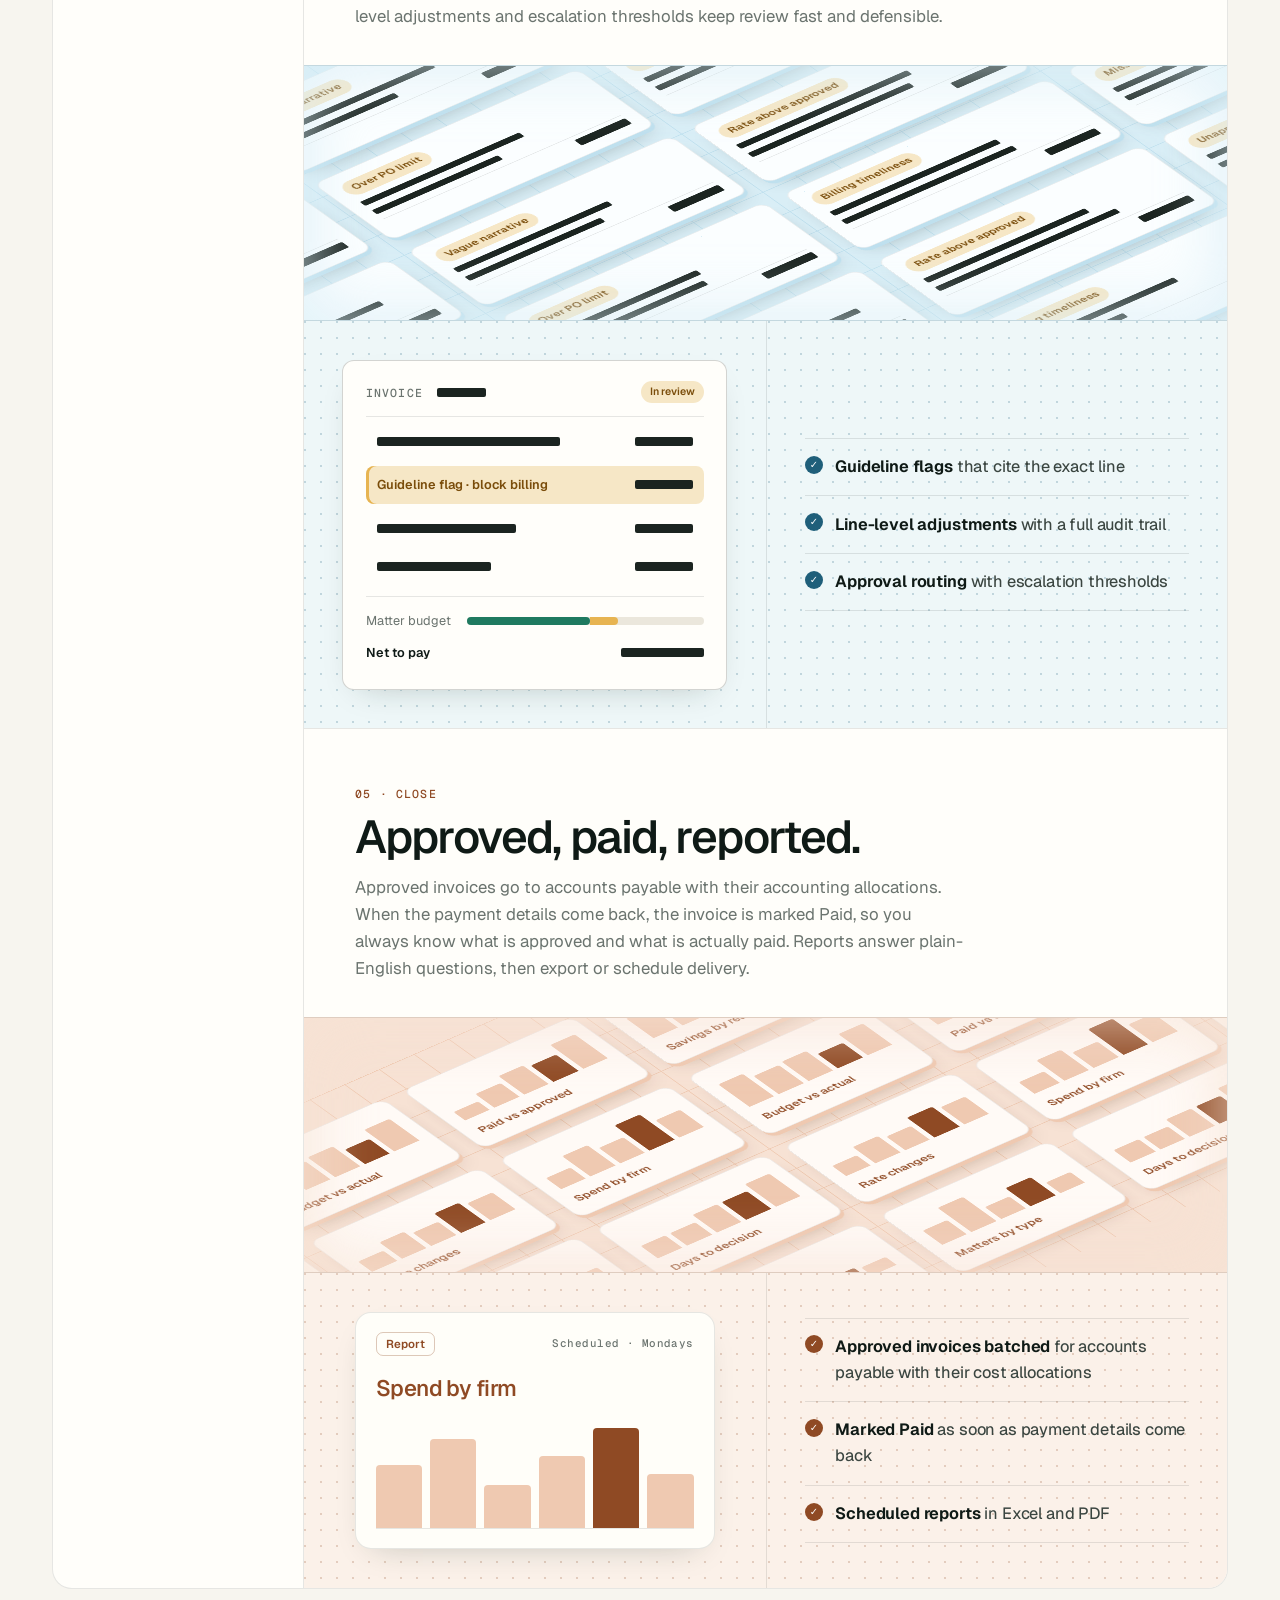
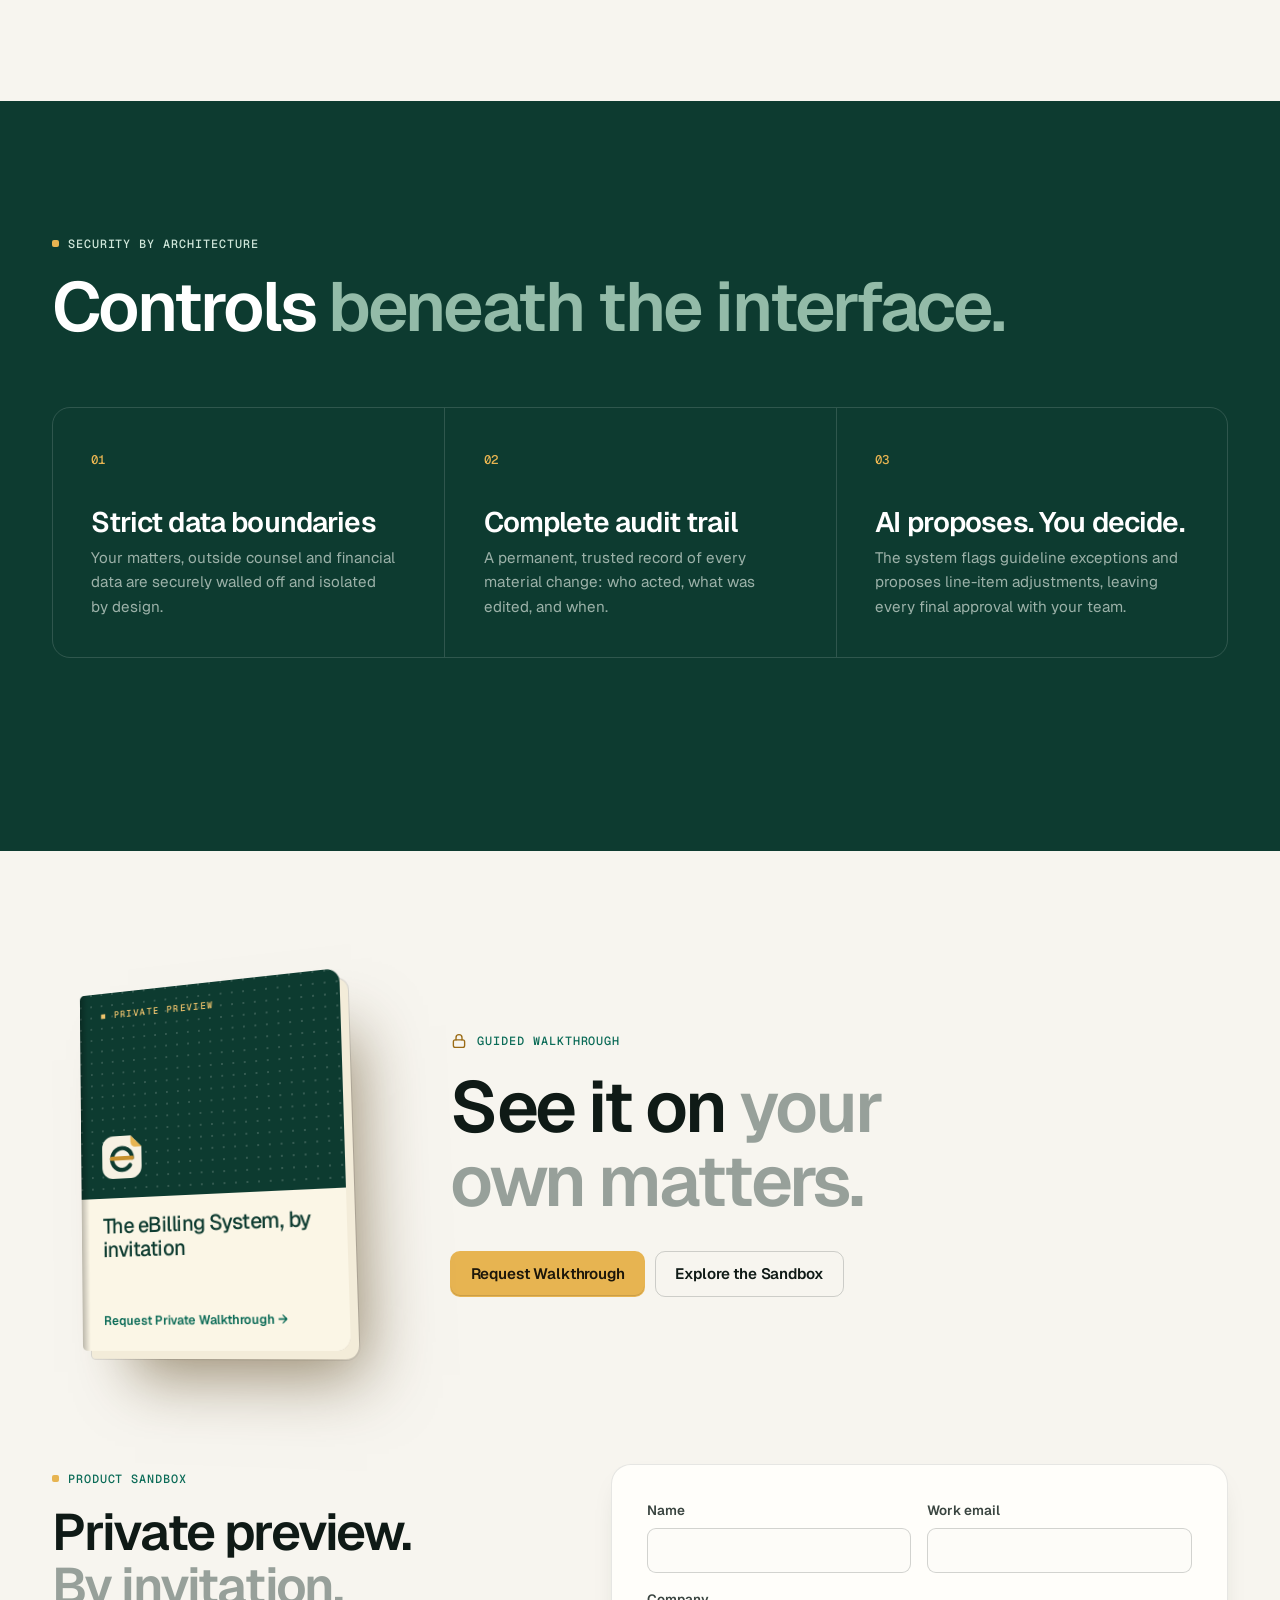
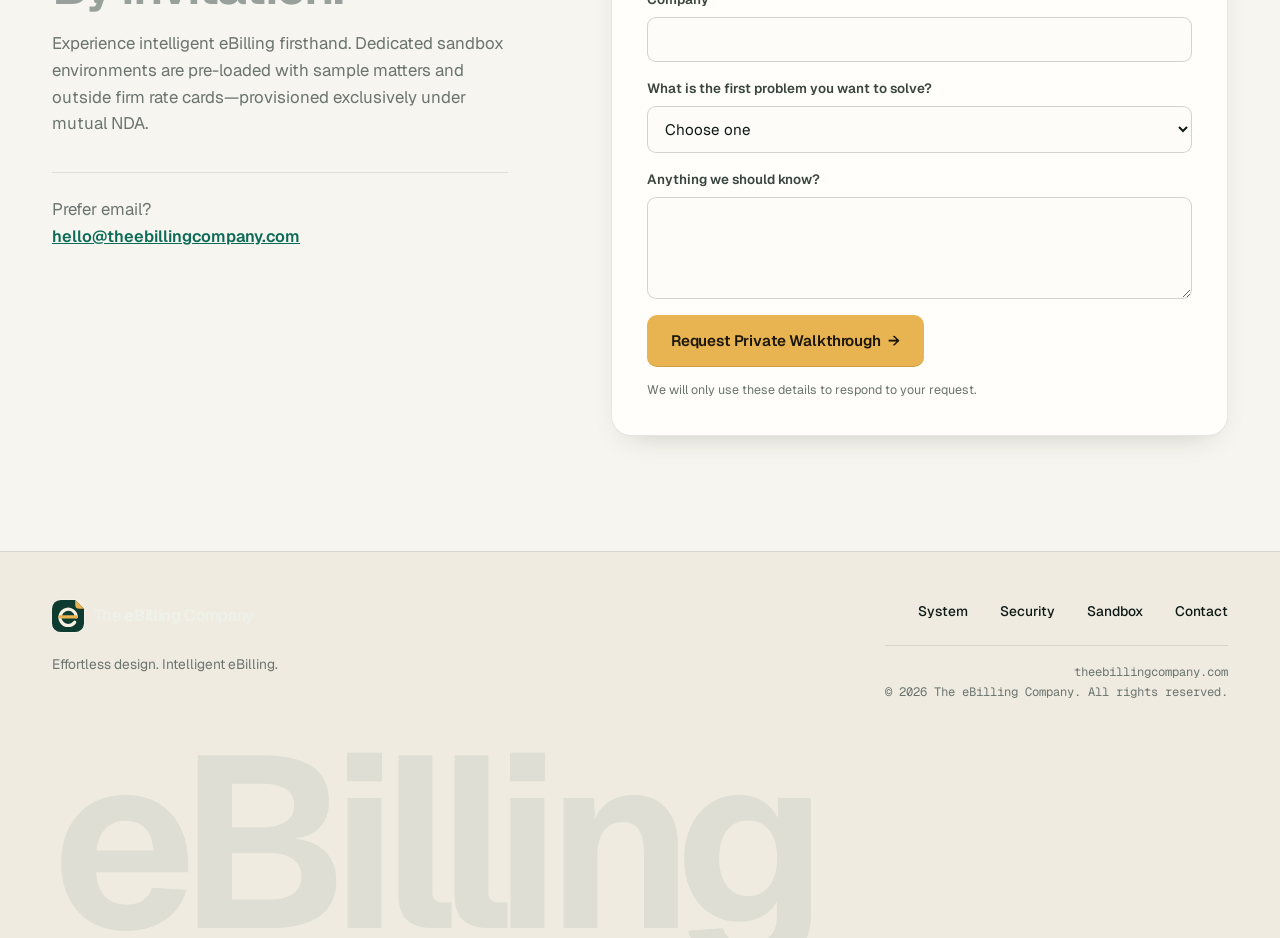
==== commit 48e3c2d7: "content: Weston 10/14 website Part 6 — eBilling positioning, clean URLs, walkthrough CTAs, private-p" ====
--- a/index.html
+++ b/index.html
@@ -3,10 +3,11 @@
 <head>
   <meta charset="utf-8" />
   <meta name="viewport" content="width=device-width, initial-scale=1" />
-  <title>The eBilling Company | Matter-first ELM &amp; Legal Spend Control</title>
-  <meta name="description" content="Run legal work from business request through matter, outside counsel, invoice review and payment in one intelligent enterprise legal management platform." />
+  <title>The eBilling Company | Intelligent eBilling &amp; Matter Spend Management</title>
+  <meta name="description" content="Run legal work from business request through matter, outside counsel, invoice review and payment in one intelligent eBilling and matter spend management system." />
   <link rel="canonical" href="https://theebillingcompany.com/" />
   <link rel="icon" href="/favicon.svg" type="image/svg+xml" />
+  <link rel="icon" href="/favicon-32.png" type="image/png" sizes="32x32" />
   <link rel="apple-touch-icon" href="/apple-touch-icon.png" />
   <link rel="sitemap" type="application/xml" href="/sitemap.xml" />
   <meta name="robots" content="index, follow" />
@@ -14,16 +15,16 @@
 
   <meta property="og:type" content="website" />
   <meta property="og:site_name" content="The eBilling Company" />
-  <meta property="og:title" content="Run legal work from first request to final payment" />
-  <meta property="og:description" content="Intelligent enterprise legal management with e-billing, outside counsel collaboration, budgets and reporting in one ELM system." />
+  <meta property="og:title" content="The eBilling Company | Intelligent eBilling &amp; Matter Spend Management" />
+  <meta property="og:description" content="Run legal work from first request to final payment: intake, matters, outside counsel, invoice review, budgets and reporting in one system." />
   <meta property="og:url" content="https://theebillingcompany.com/" />
   <meta property="og:image" content="https://theebillingcompany.com/social-card.png" />
   <meta property="og:image:width" content="1200" />
   <meta property="og:image:height" content="630" />
-  <meta property="og:image:alt" content="The eBilling Company: run legal work from first request to final payment" />
+  <meta property="og:image:alt" content="The eBilling Company. Effortless design. Intelligent eBilling." />
   <meta name="twitter:card" content="summary_large_image" />
-  <meta name="twitter:title" content="The eBilling Company" />
-  <meta name="twitter:description" content="Matter-first ELM and legal spend control for in-house teams." />
+  <meta name="twitter:title" content="The eBilling Company | Intelligent eBilling &amp; Matter Spend Management" />
+  <meta name="twitter:description" content="Intelligent eBilling and matter spend management for in-house legal teams." />
   <meta name="twitter:image" content="https://theebillingcompany.com/social-card.png" />
 
   <link rel="preconnect" href="https://fonts.googleapis.com" />
@@ -42,7 +43,7 @@
         "name": "The eBilling Company",
         "url": "https://theebillingcompany.com/",
         "sameAs": ["https://ebillingcompany.com/", "https://theebillingsystem.com/"],
-        "description": "The eBilling Company builds matter-first enterprise legal management and e-billing software for in-house legal departments."
+        "description": "The eBilling Company builds intelligent eBilling and matter spend management software for in-house legal departments."
       },
       {
         "@type": "SoftwareApplication",
@@ -50,8 +51,8 @@
         "applicationCategory": "BusinessApplication",
         "operatingSystem": "Web",
         "publisher": { "@id": "https://theebillingcompany.com/#org" },
-        "description": "Matter-first enterprise legal management connecting intake, matters, outside counsel, legal invoices, budgets, payments, and reporting.",
-        "offers": { "@type": "Offer", "availability": "https://schema.org/PreOrder", "url": "https://theebillingcompany.com/sandbox.html" }
+        "description": "Intelligent eBilling and matter spend management connecting intake, matters, outside counsel, legal invoices, budgets, payments, and reporting.",
+        "offers": { "@type": "Offer", "availability": "https://schema.org/PreOrder", "url": "https://theebillingcompany.com/sandbox" }
       },
       {
         "@type": "WebSite",
@@ -72,10 +73,10 @@
       <span class="brand-name">The <strong>eBilling</strong> <span>Company</span></span>
     </a>
     <nav class="site-nav" aria-label="Primary navigation">
-      <a href="/platform.html">System</a>
-      <a href="/security.html">Security</a>
-      <a href="/sandbox.html">Sandbox</a>
-      <a class="btn btn-small btn-outline" href="#contact">Request a demo</a>
+      <a href="/system">System</a>
+      <a href="/security">Security</a>
+      <a href="/sandbox">Sandbox</a>
+      <a class="btn btn-small btn-outline" href="#contact">Request Walkthrough</a>
     </nav>
   </header>
 
@@ -85,10 +86,10 @@
       <div class="hero-copy">
         <p class="eyebrow eyebrow-light">Intelligent legal workflows, beautifully simplified.</p>
         <h1>Run legal work <span class="tone">from first request to final payment.</span></h1>
-        <p class="lede">One platform for in-house legal, from intake to invoice.</p>
+        <p class="lede">One system for in-house legal, from intake to invoice.</p>
         <div class="hero-cta">
-          <a class="btn btn-primary" href="#contact">Request a demo</a>
-          <a class="btn btn-ghost" href="#chapters">See how it works</a>
+          <a class="btn btn-primary" href="#contact">Request Walkthrough</a>
+          <a class="btn btn-ghost" href="/security">Explore Security Architecture</a>
         </div>
       </div>
       <div class="story" aria-label="A matter's journey: request, matter, firm, invoice, paid">
@@ -127,7 +128,7 @@
     <section class="claim">
       <p class="claim-line reveal">Spend is one chapter.</p>
       <p class="claim-line claim-2 reveal">We run the whole story.</p>
-      <a class="claim-link reveal" href="/platform.html">See the platform <span aria-hidden="true">→</span></a>
+      <a class="claim-link reveal" href="/system">See the system <span aria-hidden="true">→</span></a>
     </section>
 
     <section id="chapters" class="chapters-section">
@@ -162,7 +163,7 @@
                   <span class="mc-btn">New matter from request</span>
                 </div>
               </div>
-              <div class="strip-cell facts-cell"><ul class="ch-facts"><li>Structured request forms for each request type</li><li>A service-of-process intake log</li><li>New matters pre-filled from the request</li></ul></div>
+              <div class="strip-cell facts-cell"><ul class="ch-facts"><li><strong>Structured request forms</strong> for each request type</li><li><strong>Service-of-process</strong> intake log</li><li><strong>New matters</strong> pre-filled from the request</li></ul></div>
             </div>
           </article>
 
@@ -182,7 +183,7 @@
                   <ul class="mc-list"><li><i class="dot gold"></i>Mediation<span>in 3 days</span></li><li><i class="dot"></i>Expert report due<span>Oct 14</span></li><li><i class="dot"></i>Status update<span>posted</span></li></ul>
                 </div>
               </div>
-              <div class="strip-cell facts-cell"><ul class="ch-facts"><li>Governed fields, matter types and custom lists</li><li>Tasks, key dates and status updates on the record</li><li>Phase budgets and required closure details</li></ul></div>
+              <div class="strip-cell facts-cell"><ul class="ch-facts"><li><strong>Governed fields</strong>, matter types and custom lists</li><li><strong>Tasks, key dates</strong> and status updates on the record</li><li><strong>Phase budgets</strong> and required closure details</li></ul></div>
             </div>
           </article>
 
@@ -203,7 +204,7 @@
           <button type="button" disabled>Approve budget</button>
         </div>
               </div>
-              <div class="strip-cell facts-cell"><ul class="ch-facts"><li>Life-of-matter, annual, quarterly, monthly and phase budgets</li><li>Firms submit budgets and revisions for your approval</li><li>Spend tracked against the approved budget, with alerts as it runs low</li></ul></div>
+              <div class="strip-cell facts-cell"><ul class="ch-facts"><li><strong>Flexible budget periods</strong>: life of matter, year, quarter, month or phase</li><li><strong>Firms submit budgets</strong> and revisions for your approval</li><li><strong>Spend tracked</strong> against the approved budget, with alerts as it runs low</li></ul></div>
             </div>
           </article>
 
@@ -228,7 +229,7 @@
             </div>
                 </div>
               </div>
-              <div class="strip-cell facts-cell"><ul class="ch-facts"><li>Guideline flags that cite the exact line</li><li>Line-level adjustments with a full audit trail</li><li>Approval routing with escalation thresholds</li></ul></div>
+              <div class="strip-cell facts-cell"><ul class="ch-facts"><li><strong>Guideline flags</strong> that cite the exact line</li><li><strong>Line-level adjustments</strong> with a full audit trail</li><li><strong>Approval routing</strong> with escalation thresholds</li></ul></div>
             </div>
           </article>
 
@@ -247,7 +248,7 @@
                   <div class="mc-chart"><i style="height:58%"></i><i style="height:82%"></i><i style="height:40%"></i><i style="height:66%"></i><i class="g" style="height:92%"></i><i style="height:50%"></i></div>
                 </div>
               </div>
-              <div class="strip-cell facts-cell"><ul class="ch-facts"><li>Approved invoices batched for accounts payable with their cost allocations</li><li>Marked Paid as soon as payment details come back</li><li>Scheduled Excel and PDF reports</li></ul></div>
+              <div class="strip-cell facts-cell"><ul class="ch-facts"><li><strong>Approved invoices batched</strong> for accounts payable with their cost allocations</li><li><strong>Marked Paid</strong> as soon as payment details come back</li><li><strong>Scheduled reports</strong> in Excel and PDF</li></ul></div>
             </div>
           </article>
         </div>
@@ -264,30 +265,31 @@
         <article class="reveal"><span>02</span><h3>Complete audit trail</h3><p>A permanent, trusted record of every material change: who acted, what was edited, and when.</p></article>
         <article class="reveal"><span>03</span><h3>AI proposes. You decide.</h3><p>The system flags guideline exceptions and proposes line-item adjustments, leaving every final approval with your team.</p></article>
       </div>
-      <a class="claim-link light reveal" href="/security.html">Read the security architecture <span aria-hidden="true">→</span></a>
+      <a class="claim-link light reveal" href="/security">Read the security architecture <span aria-hidden="true">→</span></a>
     </section>
 
     <section class="invite">
       <a class="booklet reveal" href="#contact" aria-label="Request a private walkthrough">
         <span class="bk-cover"><span class="bk-kicker">■ Private preview</span><img src="/brand-mark-light.svg" width="44" height="44" alt="" /></span>
-        <span class="bk-body"><span class="bk-title">The eBilling System, by invitation</span><span class="bk-link">Request a walkthrough →</span></span>
+        <span class="bk-body"><span class="bk-title">The eBilling System, by invitation</span><span class="bk-link">Request Private Walkthrough →</span></span>
       </a>
       <div class="invite-copy reveal">
-        <p class="eyebrow"><svg viewBox="0 0 24 24" width="18" height="18" fill="none" stroke="currentColor" stroke-width="1.8" stroke-linecap="round" stroke-linejoin="round"><rect x="4.5" y="10.5" width="15" height="10" rx="2.5"/><path d="M8 10.5V7.5a4 4 0 0 1 8 0v3"/></svg> Private preview</p>
+        <p class="eyebrow"><svg viewBox="0 0 24 24" width="18" height="18" fill="none" stroke="currentColor" stroke-width="1.8" stroke-linecap="round" stroke-linejoin="round"><rect x="4.5" y="10.5" width="15" height="10" rx="2.5"/><path d="M8 10.5V7.5a4 4 0 0 1 8 0v3"/></svg> Guided walkthrough</p>
         <h2>See it on <span class="tone">your own matters.</span></h2>
-        <div class="hero-cta"><a class="btn btn-primary" href="#contact">Request a walkthrough</a><a class="btn btn-outline" href="/sandbox.html">Sandbox access</a></div>
+        <div class="hero-cta"><a class="btn btn-primary" href="#contact">Request Walkthrough</a><a class="btn btn-outline" href="/sandbox">Explore the Sandbox</a></div>
       </div>
     </section>
 
     <section id="contact" class="section contact-section">
       <div class="contact-copy reveal">
-        <p class="eyebrow">Talk to us</p>
-        <h2>Put our <span class="tone">intelligence to the test.</span></h2>
+        <p class="eyebrow">Product sandbox</p>
+        <h2>Private preview. <span class="tone">By invitation.</span></h2>
+        <p>Experience intelligent eBilling firsthand. Dedicated sandbox environments are pre-loaded with sample matters and outside firm rate cards—provisioned exclusively under mutual NDA.</p>
         <p class="contact-email">Prefer email?<br /><a href="mailto:hello@theebillingcompany.com">hello@theebillingcompany.com</a></p>
       </div>
       <form class="contact-form" action="https://formsubmit.co/hello@theebillingcompany.com" method="POST">
-        <input type="hidden" name="_subject" value="Demo request from theebillingcompany.com" />
-        <input type="hidden" name="_next" value="https://theebillingcompany.com/thanks.html" />
+        <input type="hidden" name="_subject" value="Walkthrough request from theebillingcompany.com" />
+        <input type="hidden" name="_next" value="https://theebillingcompany.com/thanks" />
         <input type="text" name="_honey" class="hp" tabindex="-1" autocomplete="off" aria-hidden="true" />
         <div class="form-row">
           <label><span>Name</span><input type="text" name="name" required autocomplete="name" /></label>
@@ -303,12 +305,12 @@
             <option>Outside counsel collaboration</option>
             <option>Budgets and spend</option>
             <option>Reporting and visibility</option>
-            <option>Replacing a legacy ELM</option>
+            <option>Replacing a legacy eBilling system</option>
             <option>Sandbox access and product evaluation</option>
           </select>
         </label>
         <label><span>Anything we should know?</span><textarea name="message" rows="4"></textarea></label>
-        <button class="btn btn-primary btn-big" type="submit">Request a demo</button>
+        <button class="btn btn-primary btn-big" type="submit">Request Private Walkthrough <span aria-hidden="true">→</span></button>
         <p class="form-note">We will only use these details to respond to your request.</p>
       </form>
     </section>
@@ -322,7 +324,7 @@
       </a>
       <p>Effortless design. Intelligent eBilling.</p>
     </div>
-    <nav aria-label="Footer navigation"><a href="/platform.html">System</a><a href="/security.html">Security</a><a href="/sandbox.html">Sandbox</a><a href="mailto:hello@theebillingcompany.com">Contact</a></nav>
+    <nav aria-label="Footer navigation"><a href="/system">System</a><a href="/security">Security</a><a href="/sandbox">Sandbox</a><a href="mailto:hello@theebillingcompany.com">Contact</a></nav>
     <p class="foot-meta">theebillingcompany.com<br />© 2026 The eBilling Company. All rights reserved.</p>
     <div class="foot-word" aria-hidden="true">eBilling</div>
   </footer>
--- a/styles.css
+++ b/styles.css
@@ -1274,3 +1274,7 @@
 
 .chapter-copy p:not(.chapter-kicker) { font-size: 1.05rem; }
 .chapters-intro > p:not(.eyebrow) { max-width: 40rem; margin: 1rem 0 0; color: var(--muted); font-size: 1.1rem; }
+
+/* Chapter facts: the lead words carry the line so the list scans fast. */
+.ch-facts li { color: var(--ink-2); font-weight: 450; }
+.ch-facts li strong { color: var(--ink); font-weight: 650; }
